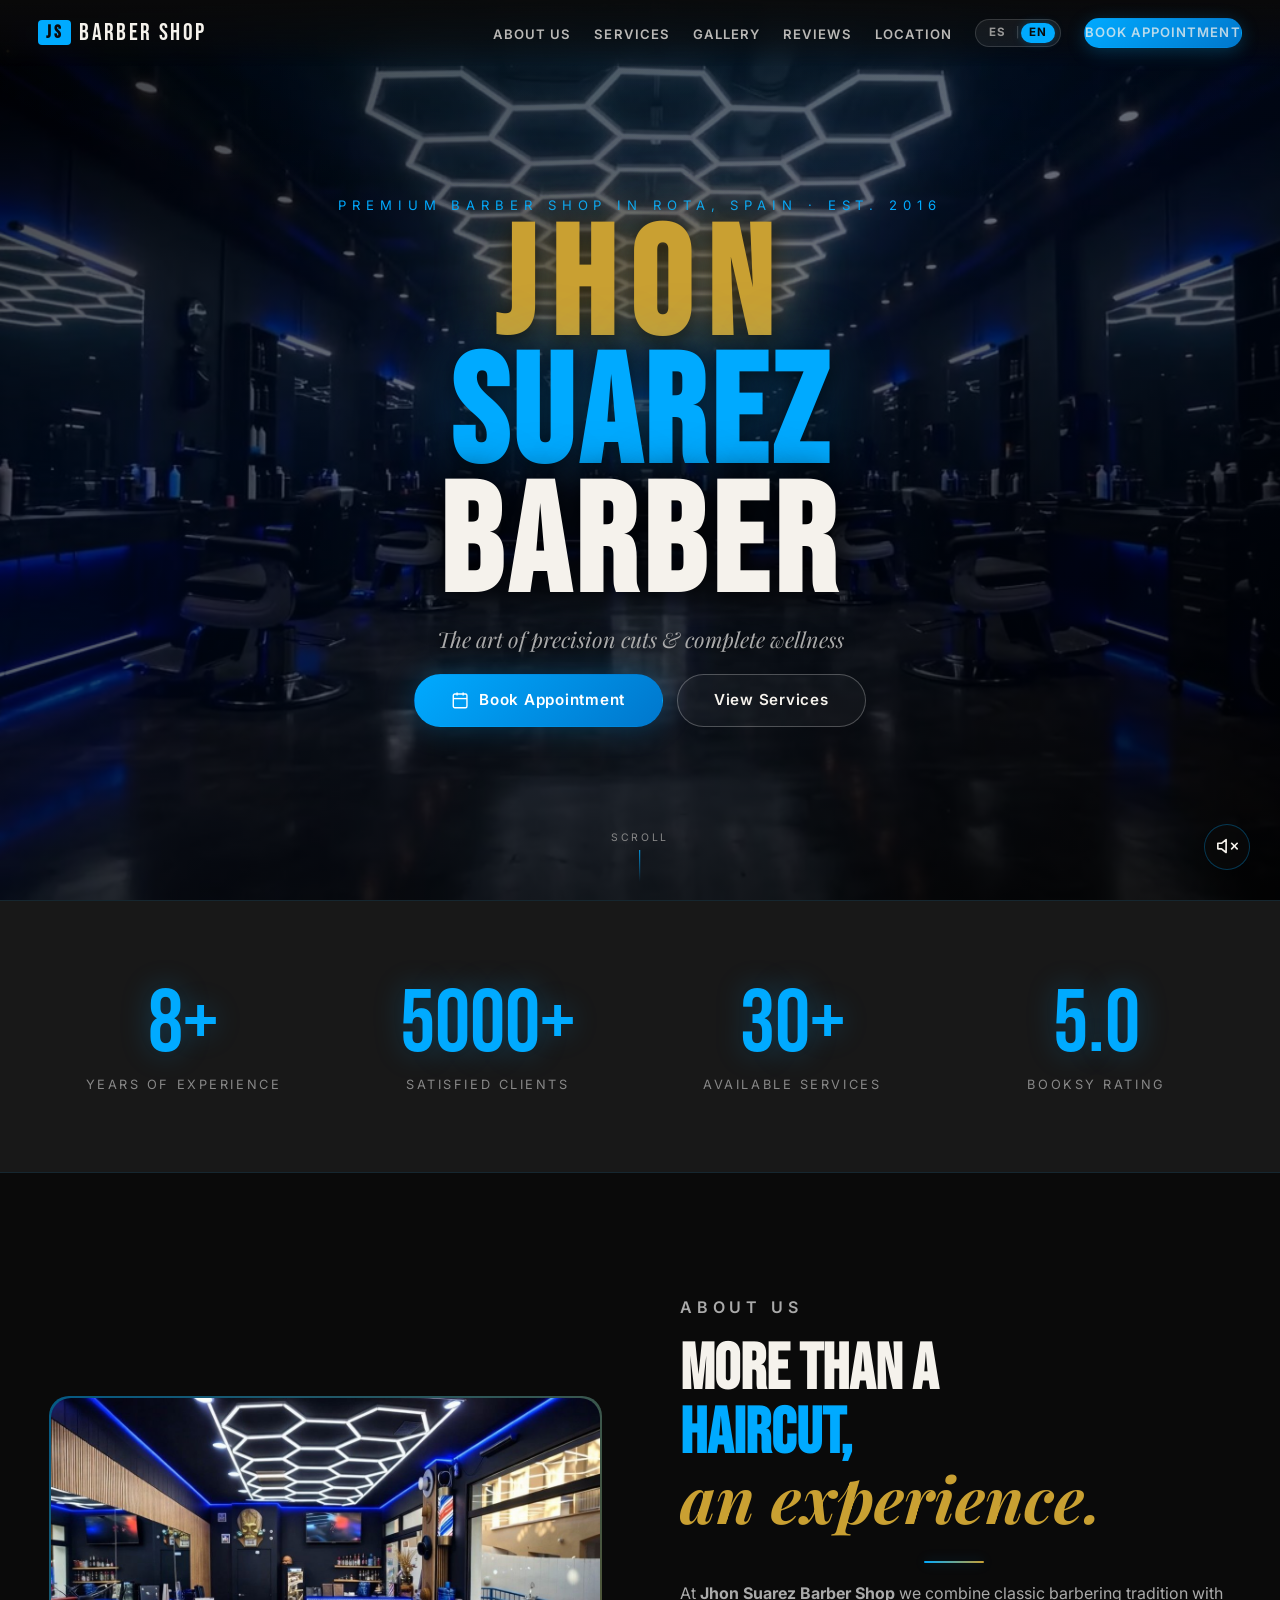
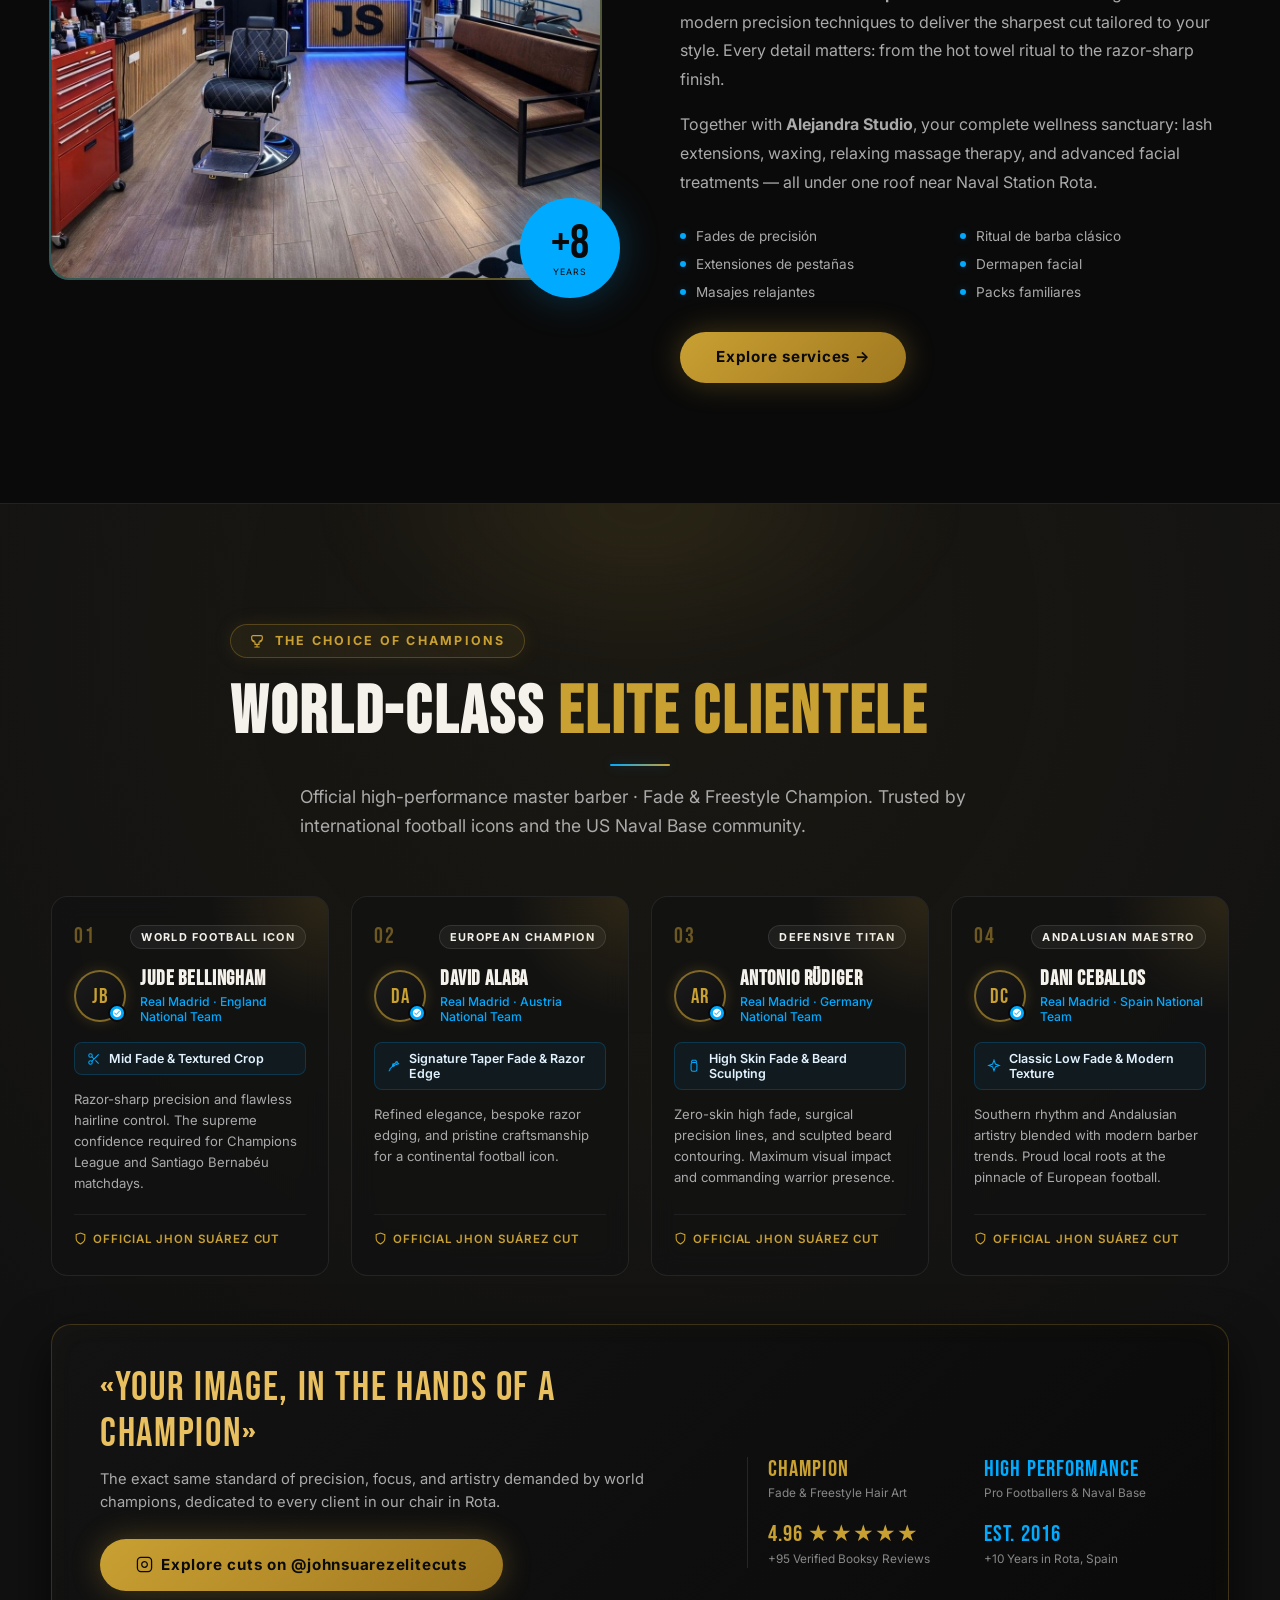
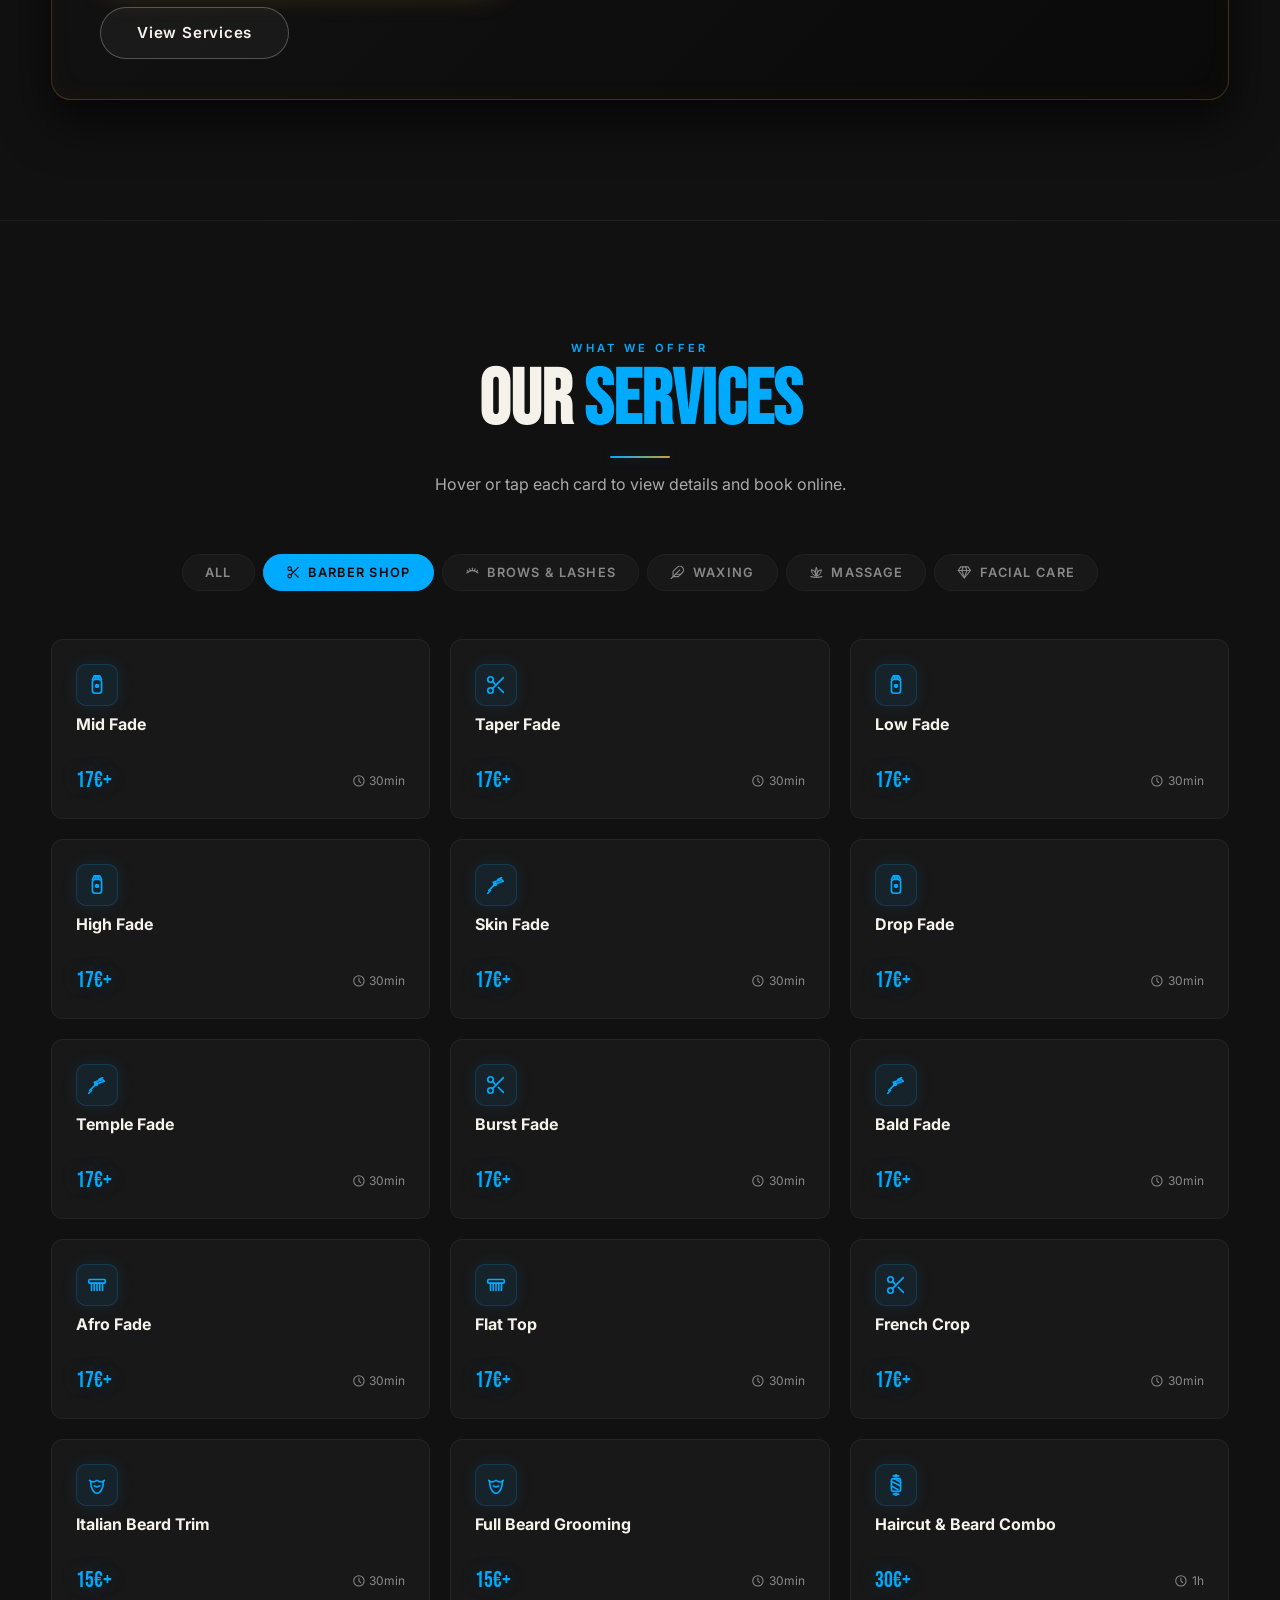
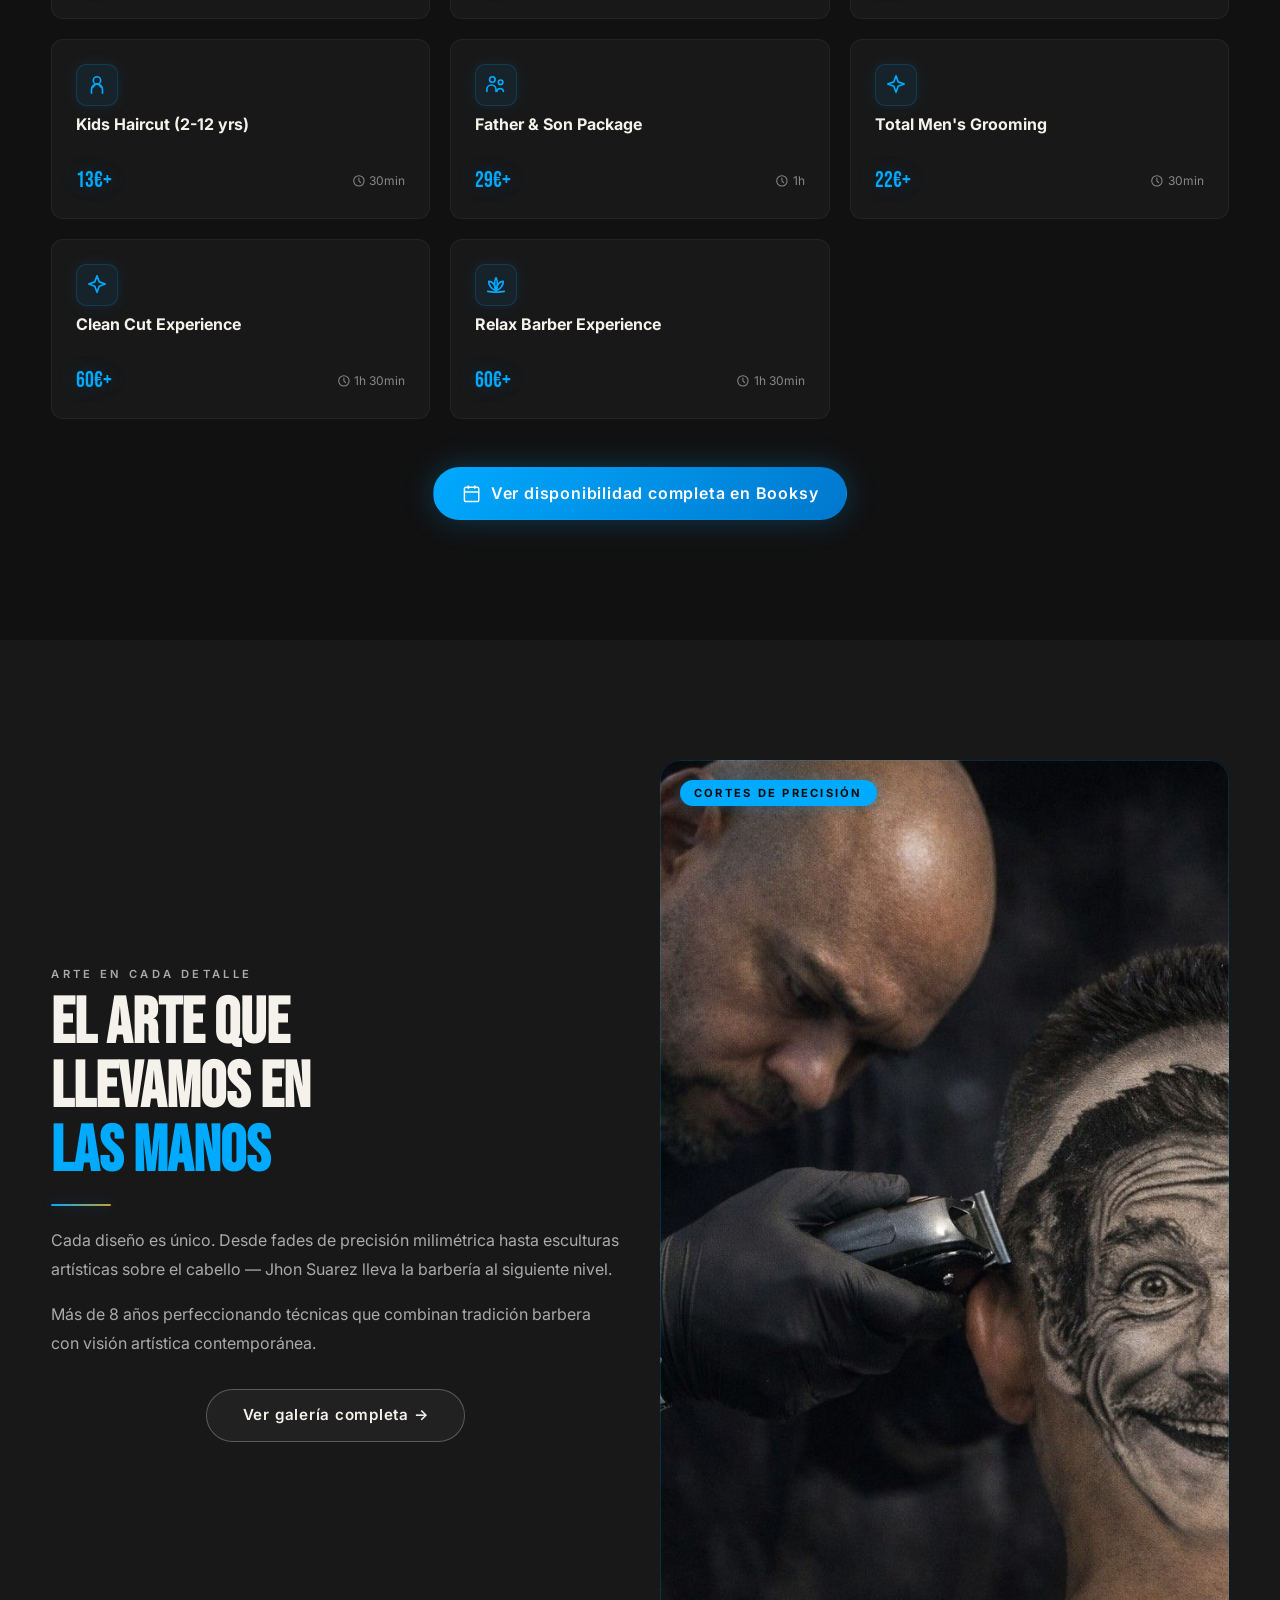
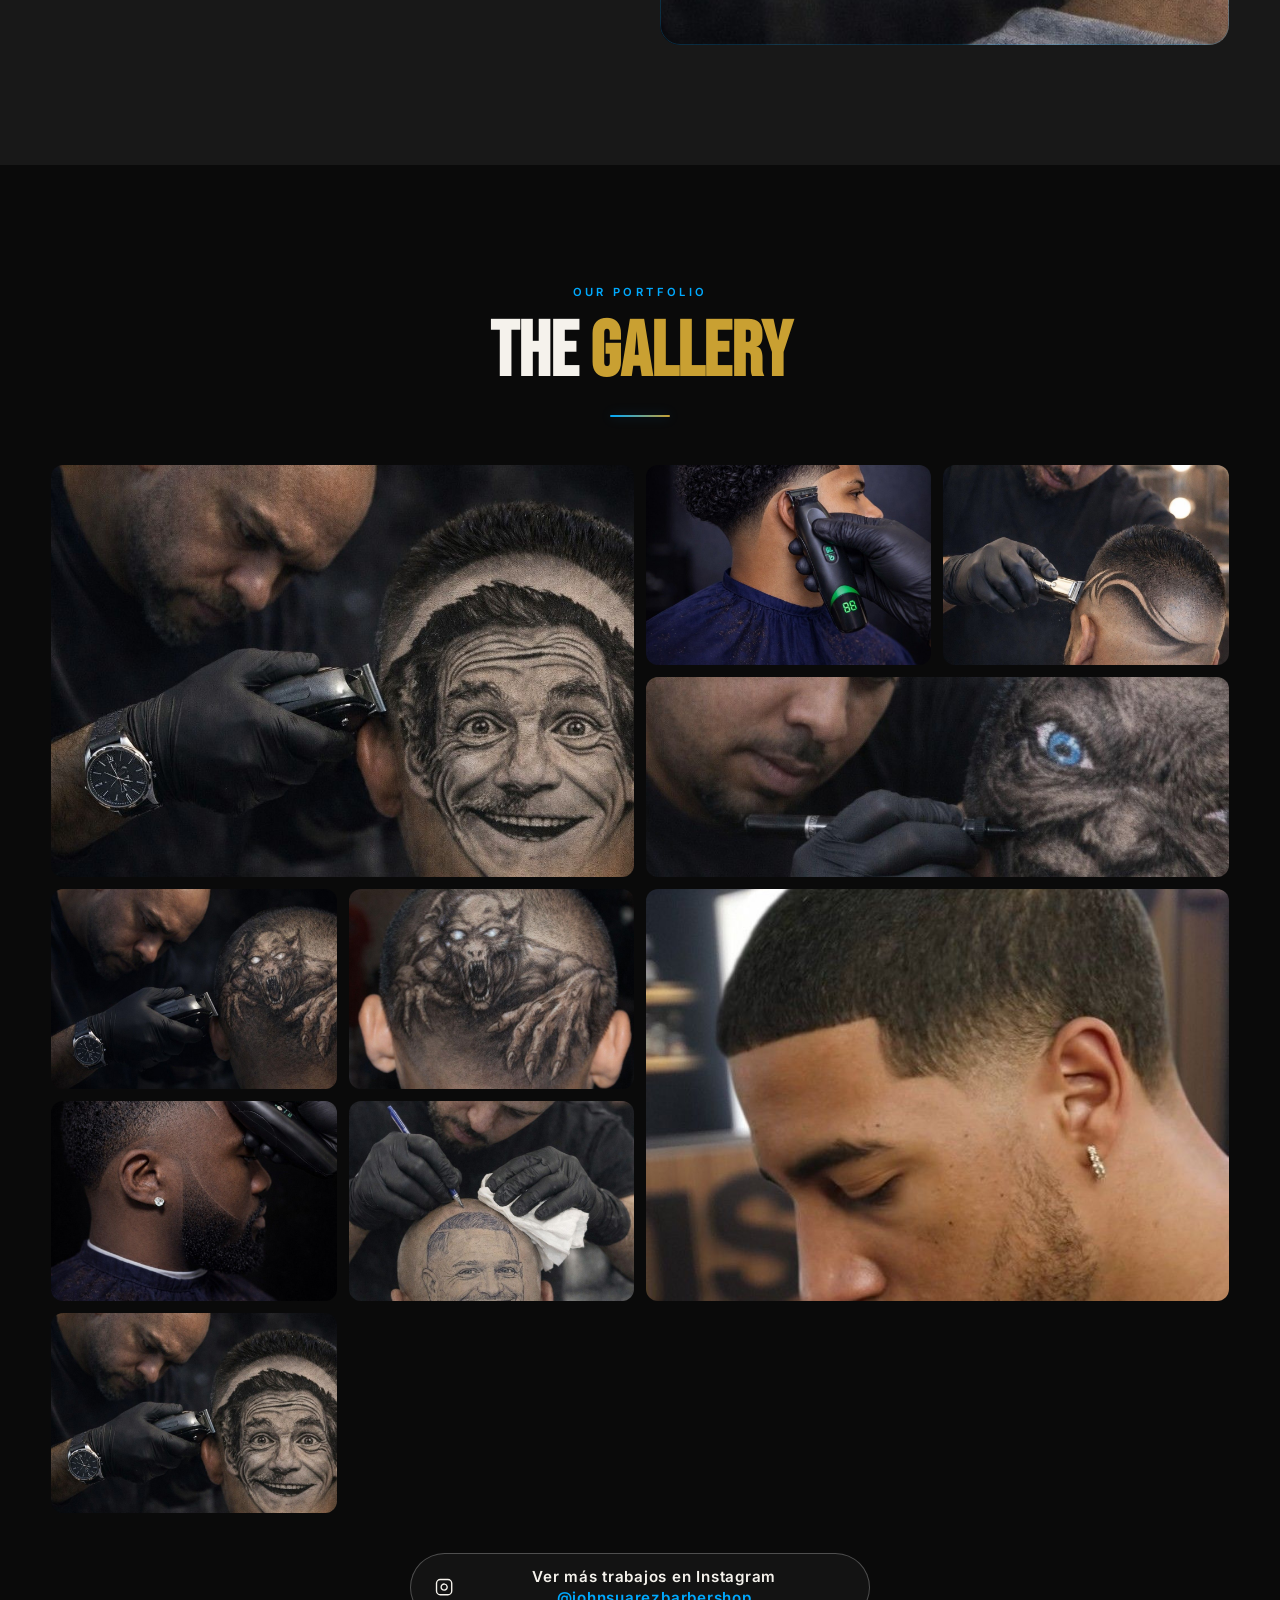
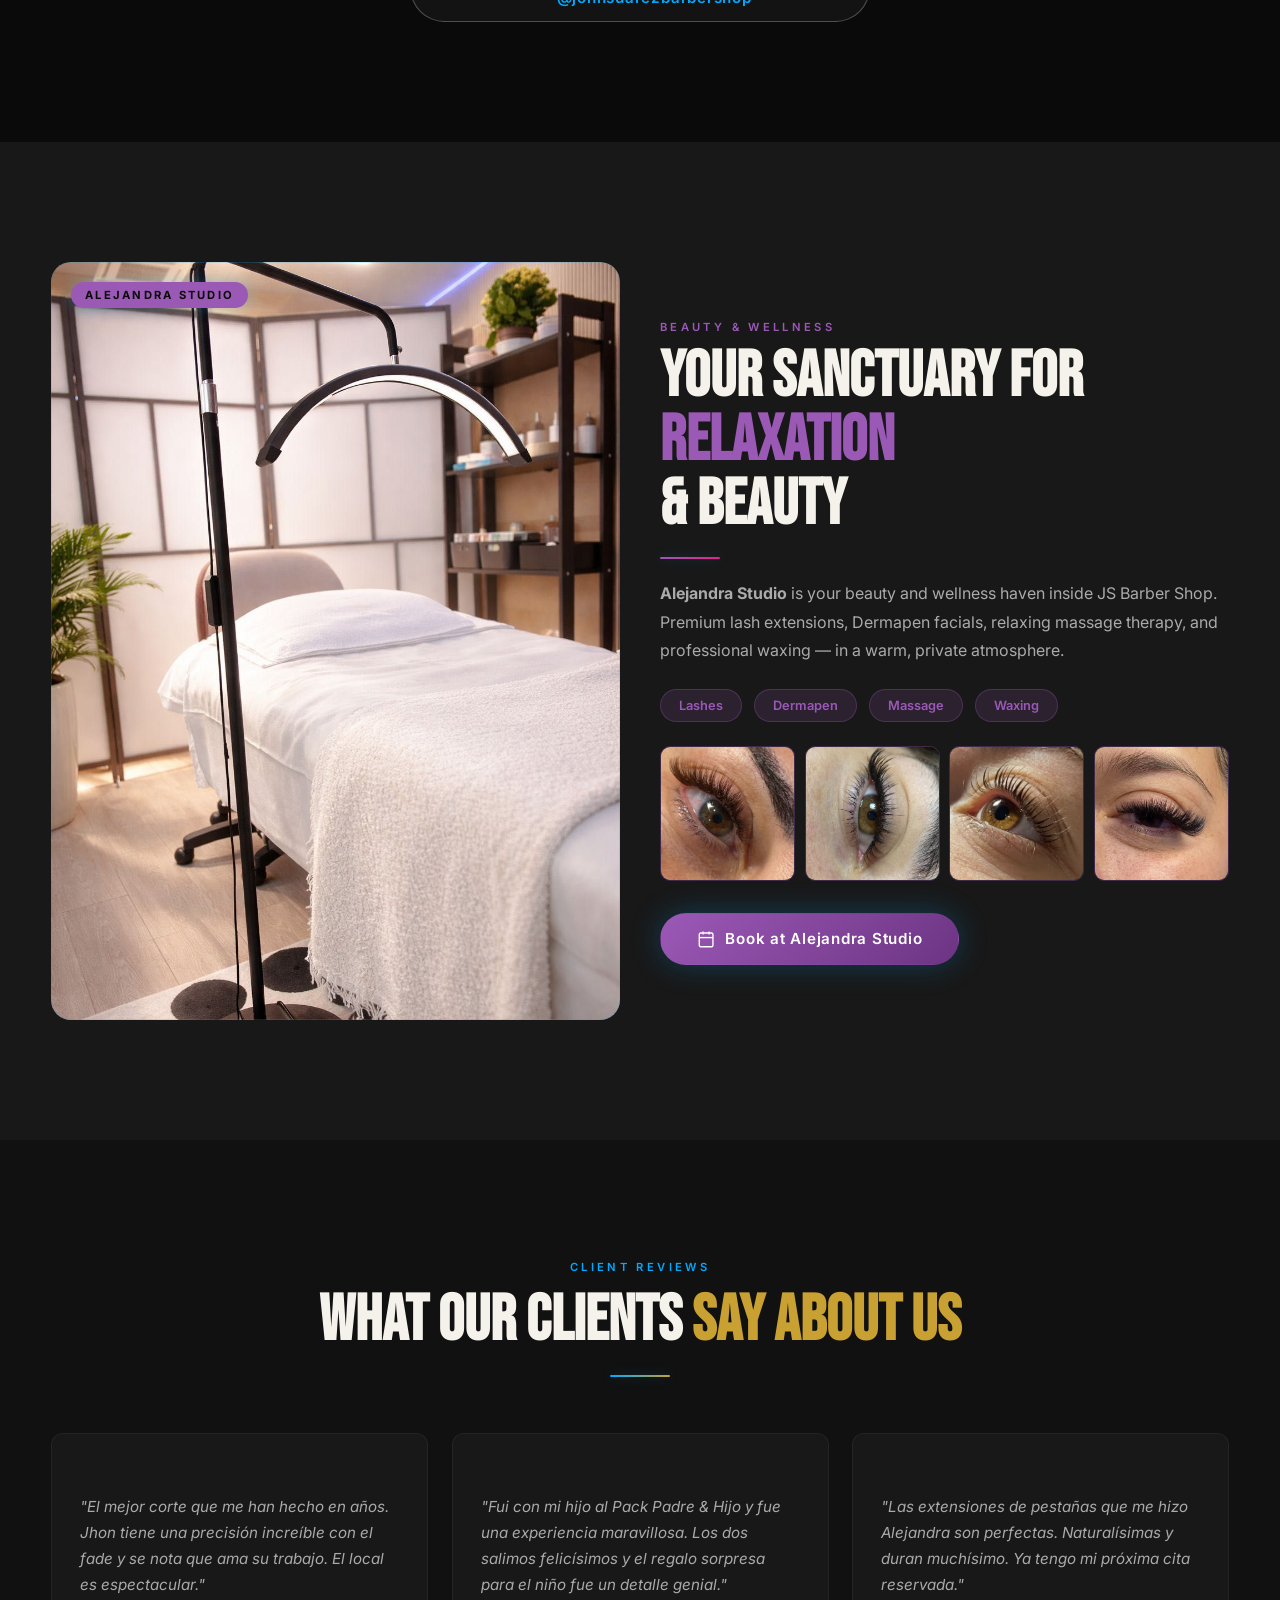
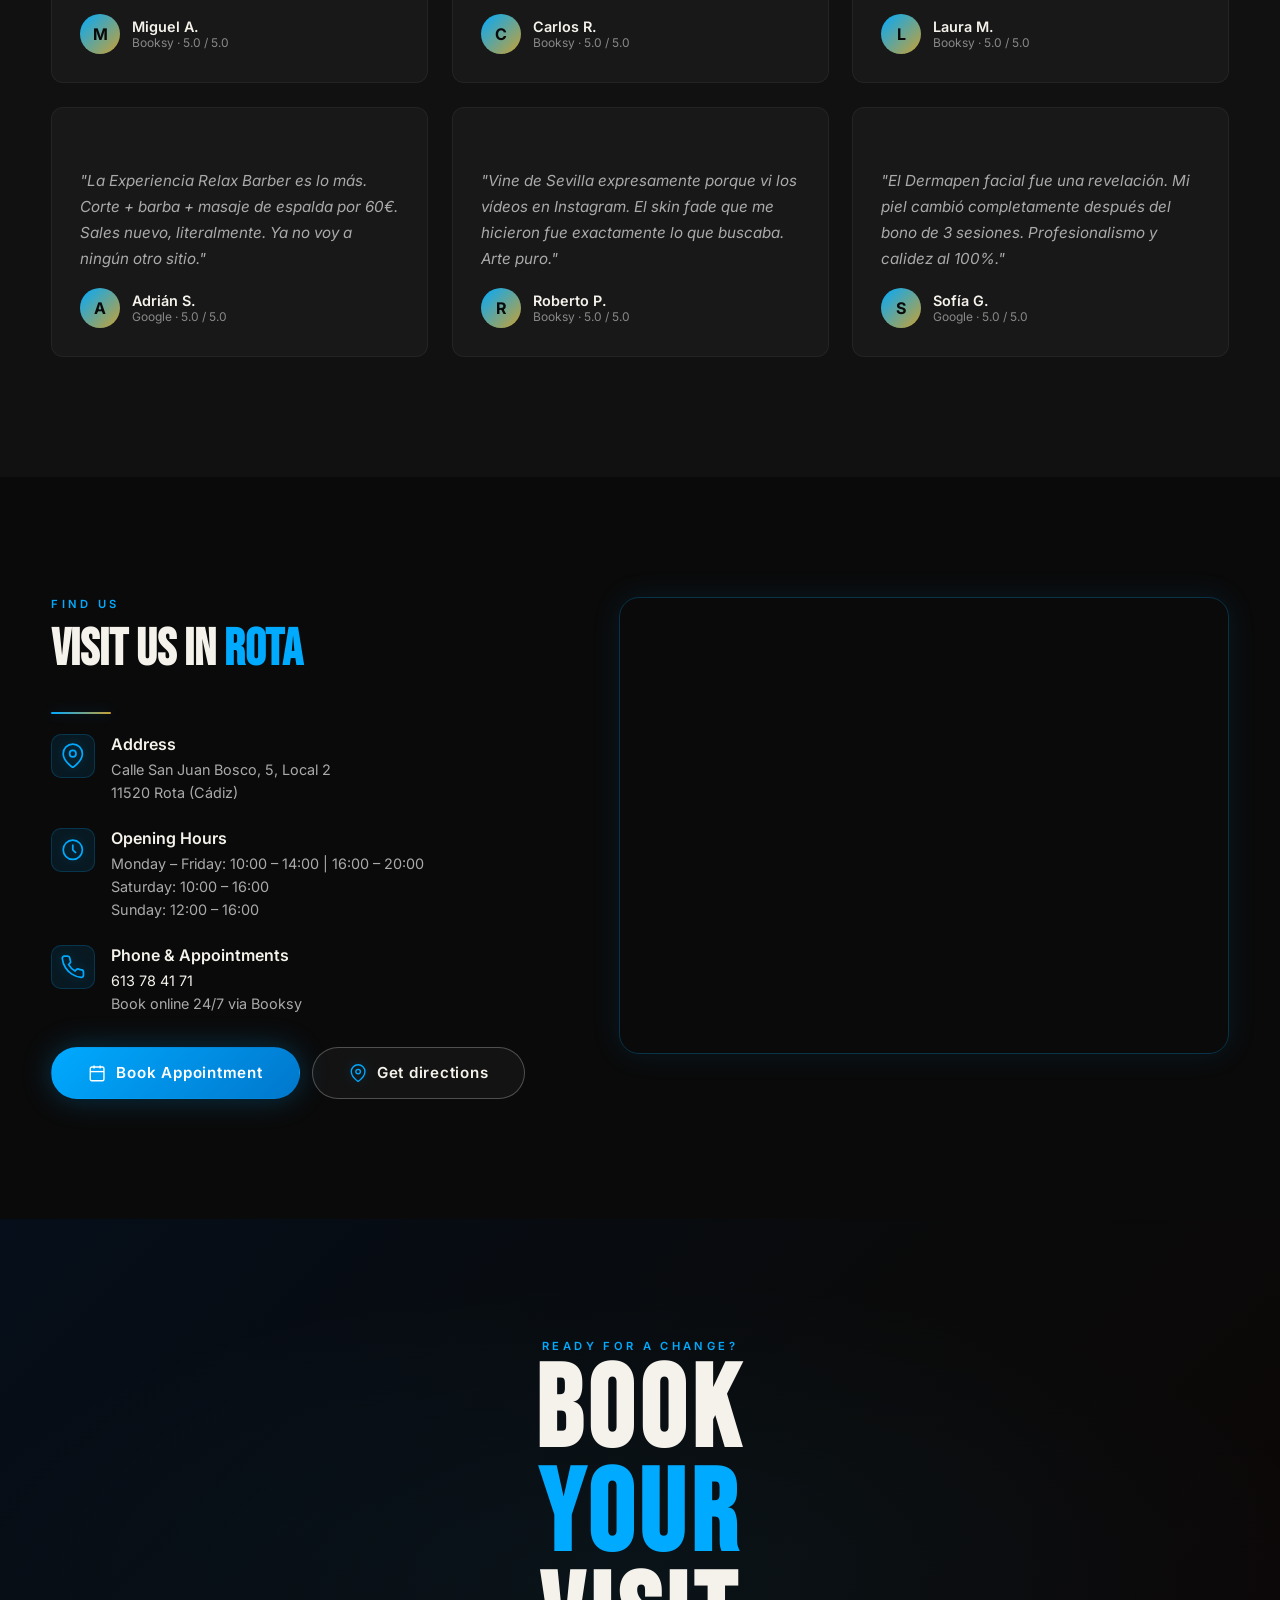
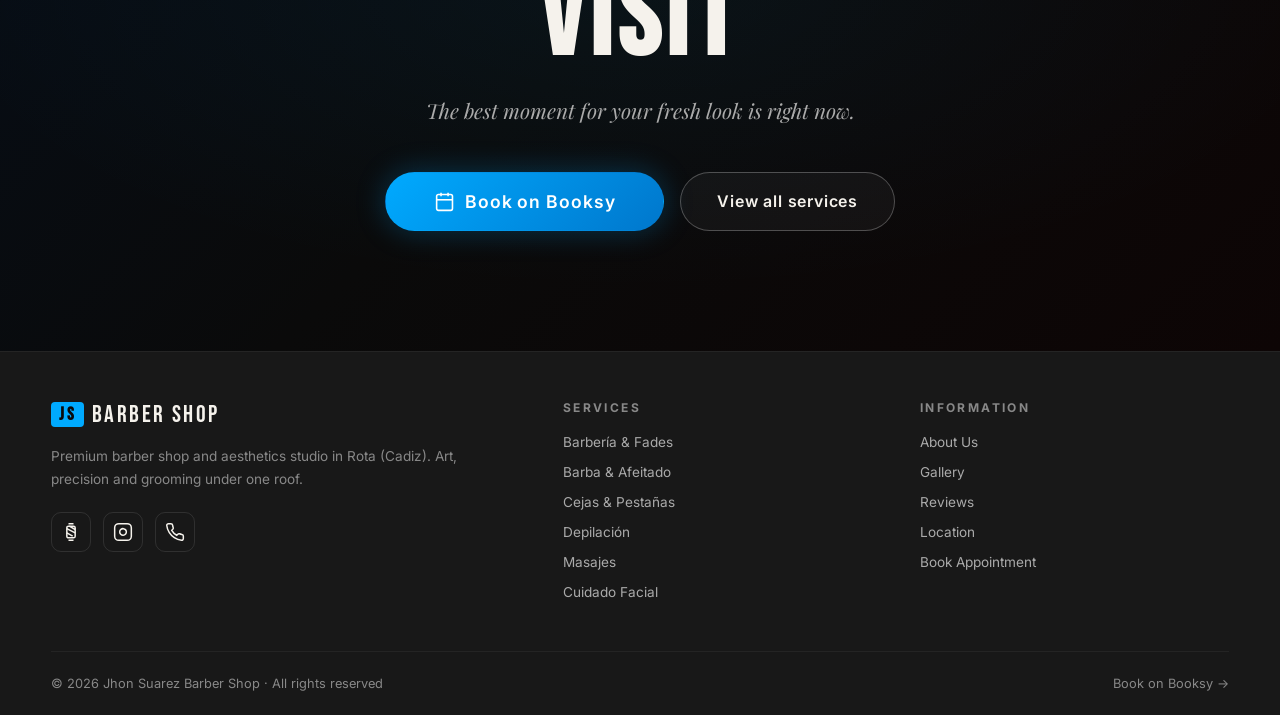
==== index.html @ 8c5631f6 "feat: anadir seccion de clientes de elite (Bellingham, Alaba, Rudiger, Ceballos), traduccion complet" ====
<!DOCTYPE html>
<html lang="es">
<head>
  <meta charset="UTF-8">
  <meta name="viewport" content="width=device-width, initial-scale=1.0">
  <title>Jhon Suarez Barber Shop — Barbería de Lujo en Rota</title>
  <meta name="description" content="Jhon Suarez Barber Shop en Rota. Barbería de lujo, estética, masajes y cuidado facial. Reserva tu cita online a través de Booksy.">
  <meta name="keywords" content="barberia rota, barbershop, fade, corte de pelo, barba, pestañas, estética, masajes, Jhon Suarez">
  <meta name="author" content="Jhon Suarez Barber Shop">

  <!-- Open Graph -->
  <meta property="og:title" content="Jhon Suarez Barber Shop — Barbería de Lujo">
  <meta property="og:description" content="Cortes profesionales, estética avanzada y experiencias de bienestar. Reserva en Booksy.">
  <meta property="og:image" content="assets/images/barberia-real.jpg">
  <meta property="og:type" content="website">
  <meta property="og:locale" content="es_ES">

  <!-- Twitter Card -->
  <meta name="twitter:card" content="summary_large_image">
  <meta name="twitter:title" content="Jhon Suarez Barber Shop">
  <meta name="twitter:image" content="assets/images/barberia-real.jpg">

  <link rel="canonical" href="https://jhonsuarez.com/">

  <!-- Schema.org Rich Snippet -->
  <script type="application/ld+json">
  {
    "@context": "https://schema.org",
    "@type": "HairSalon",
    "name": "Jhon Suarez Barber Shop",
    "image": "https://jhonsuarez.com/assets/images/barberia-real.jpg",
    "description": "Barbería de lujo en Rota con servicios de corte, barba, estética masculina y femenina, y masajes. Cerca de la Base Naval de Rota.",
    "url": "https://jhonsuarez.com",
    "telephone": "+34613784171",
    "priceRange": "€€",
    "currenciesAccepted": "EUR, USD",
    "paymentAccepted": "Cash, Credit Card, Bizum",
    "hasMap": "https://maps.google.com/?q=Calle+San+Juan+Bosco+5,+11520+Rota,+C%C3%A1diz",
    "geo": {
      "@type": "GeoCoordinates",
      "latitude": 36.6214,
      "longitude": -6.3575
    },
    "address": {
      "@type": "PostalAddress",
      "streetAddress": "Calle San Juan Bosco, 5, Local 2",
      "addressLocality": "Rota",
      "addressRegion": "Cádiz",
      "postalCode": "11520",
      "addressCountry": "ES"
    },
    "openingHoursSpecification": [
      {
        "@type": "OpeningHoursSpecification",
        "dayOfWeek": ["Monday", "Tuesday", "Wednesday", "Thursday", "Friday"],
        "opens": "10:00",
        "closes": "14:00"
      },
      {
        "@type": "OpeningHoursSpecification",
        "dayOfWeek": ["Monday", "Tuesday", "Wednesday", "Thursday", "Friday"],
        "opens": "16:00",
        "closes": "20:00"
      },
      {
        "@type": "OpeningHoursSpecification",
        "dayOfWeek": "Saturday",
        "opens": "10:00",
        "closes": "16:00"
      },
      {
        "@type": "OpeningHoursSpecification",
        "dayOfWeek": "Sunday",
        "opens": "12:00",
        "closes": "16:00"
      }
    ],
    "areaServed": [
      { "@type": "City", "name": "Rota" },
      { "@type": "AdministrativeArea", "name": "Base Naval de Rota / US Naval Station Rota" },
      { "@type": "AdministrativeArea", "name": "Costa Ballena" },
      { "@type": "City", "name": "El Puerto de Santa María" }
    ],
    "sameAs": [
      "https://booksy.com/es-es/140555_jhon-suarez-barber-shop_barberia_26736_rincones",
      "https://www.instagram.com/johnsuarezbarbershop/"
    ]
  }
  </script>

  <!-- Preconnect fonts -->
  <link rel="preconnect" href="https://fonts.googleapis.com">
  <link rel="preconnect" href="https://fonts.gstatic.com" crossorigin>
  <link href="https://fonts.googleapis.com/css2?family=Bebas+Neue&family=Playfair+Display:ital,wght@0,400;0,700;1,400&family=Inter:wght@300;400;500;600;700&display=swap" rel="stylesheet">

  <!-- Preload hero image -->
  <link rel="preload" as="image" href="assets/images/hero-bg.jpg" fetchpriority="high">

  <!-- CSS -->
  <link rel="stylesheet" href="assets/css/main.css">

  <!-- Icons Pack -->
  <script src="assets/js/icons.js"></script>

  <!-- Favicon -->
  <link rel="icon" type="image/svg+xml" href="data:image/svg+xml,<svg xmlns='http://www.w3.org/2000/svg' viewBox='0 0 100 100'><rect width='100' height='100' rx='25' fill='%23050505'/><circle cx='50' cy='50' r='42' stroke='%2300aaff' stroke-width='4' fill='none'/><text x='50' y='65' font-family='Arial,sans-serif' font-weight='900' font-size='42' fill='%23c9a032' text-anchor='middle'>JS</text></svg>">
</head>
<body>

<!-- ── GLOBAL AMBIENT PARTICLES ─────────────────────────────── -->
<canvas id="hero-canvas" class="global-particles" aria-hidden="true"></canvas>

<!-- ══════════════════════════════════════════════════════════
     LOADER
══════════════════════════════════════════════════════════ -->
<div id="loader" role="status" aria-label="Cargando">
  <div class="loader-logo">
    <span>JS</span><br>BARBER
  </div>
  <div class="loader-bar"></div>
</div>

<!-- ══════════════════════════════════════════════════════════
     NAVBAR
══════════════════════════════════════════════════════════ -->
<header>
  <nav id="navbar" aria-label="Navegación principal">
    <div class="nav-inner">
      <a href="#hero" class="nav-logo" aria-label="Jhon Suarez Barber Shop — inicio">
        <span class="js-badge">JS</span> BARBER SHOP
      </a>

      <ul class="nav-links" id="nav-links" role="list">
        <li><a href="#about" data-i18n="nav_about">Nosotros</a></li>
        <li><a href="#services" data-i18n="nav_services">Servicios</a></li>
        <li><a href="#gallery" data-i18n="nav_gallery">Galería</a></li>
        <li><a href="#reviews" data-i18n="nav_reviews">Reseñas</a></li>
        <li><a href="#location" data-i18n="nav_location">Ubicación</a></li>
        <li class="nav-lang-desktop">
          <div class="lang-switch" role="group" aria-label="Idioma / Language">
            <button type="button" class="lang-btn active" data-lang="es" aria-pressed="true">ES</button>
            <span class="lang-sep">|</span>
            <button type="button" class="lang-btn" data-lang="en" aria-pressed="false">EN</button>
          </div>
        </li>
        <li class="nav-cta-item">
          <a href="https://booksy.com/es-es/140555_jhon-suarez-barber-shop_barberia_26736_rincones"
             target="_blank" rel="noopener" class="btn btn-primary nav-cta" data-i18n="nav_cta">
            Reservar Cita
          </a>
        </li>
      </ul>

      <div class="nav-mobile-actions">
        <div class="lang-switch" role="group" aria-label="Idioma / Language">
          <button type="button" class="lang-btn active" data-lang="es" aria-pressed="true">ES</button>
          <span class="lang-sep">|</span>
          <button type="button" class="lang-btn" data-lang="en" aria-pressed="false">EN</button>
        </div>
        <button class="nav-hamburger" id="nav-hamburger" aria-label="Abrir menú" aria-expanded="false" aria-controls="nav-links">
          <span></span><span></span><span></span>
        </button>
      </div>
    </div>
  </nav>
</header>

<!-- ══════════════════════════════════════════════════════════
     HERO
══════════════════════════════════════════════════════════ -->
<main>
<section id="hero" aria-label="Bienvenida">
  <div class="hero-bg" role="img" aria-label="Interior de la barbería Jhon Suarez"></div>
  <video class="hero-video" autoplay muted loop playsinline poster="assets/images/hero-bg.jpg">
    <source src="assets/videos/hero.mp4" type="video/mp4">
  </video>
  <div class="hero-overlay"></div>
  <div class="hero-hexaglow"></div>

  <div class="hero-content">
    <p class="hero-eyebrow" data-i18n="hero_eyebrow">Barbería Premium en Rota, Cádiz · Est. 2016</p>
    <h1 class="hero-title display" aria-label="Jhon Suarez Barber — Barbería Premium en Rota, Cádiz">
      <span class="gold-word">JHON</span><br>
      <span class="blue-word">SUAREZ</span><br>
      BARBER
    </h1>
    <p class="hero-subtitle" data-i18n="hero_subtitle">El arte del corte perfecto &amp; bienestar total</p>
    <div class="hero-actions">
      <a href="https://booksy.com/es-es/140555_jhon-suarez-barber-shop_barberia_26736_rincones"
         target="_blank" rel="noopener"
         class="btn btn-primary" data-i18n="hero_btn_book">
        <svg class="js-icon" viewBox="0 0 24 24" fill="none" stroke="currentColor" stroke-width="1.8"><rect x="3" y="4" width="18" height="18" rx="2"/><line x1="16" y1="2" x2="16" y2="6"/><line x1="8" y1="2" x2="8" y2="6"/><line x1="3" y1="10" x2="21" y2="10"/></svg>
        Reservar Cita
      </a>
      <a href="#services" class="btn btn-outline" data-i18n="hero_btn_services">Ver Servicios</a>
    </div>
  </div>

  <div class="hero-scroll" aria-hidden="true">
    <span>Scroll</span>
    <div class="hero-scroll-line"></div>
  </div>

  <button id="hero-sound-toggle" class="hero-sound-btn" aria-label="Activar o silenciar sonido del video" title="Activar sonido">
    <span class="sound-icon"><svg class="js-icon" viewBox="0 0 24 24" fill="none" stroke="currentColor" stroke-width="1.8"><polygon points="11 5 6 9 2 9 2 15 6 15 11 19 11 5"/><line x1="23" y1="9" x2="17" y2="15"/><line x1="17" y1="9" x2="23" y2="15"/></svg></span>
  </button>
</section>

<!-- ══════════════════════════════════════════════════════════
     STATS
══════════════════════════════════════════════════════════ -->
<section id="stats" aria-label="Estadísticas">
  <div class="container">
    <div class="stats-grid">
      <div class="reveal">
        <div class="stat-number" data-target="8" data-suffix="+">0+</div>
        <div class="stat-label" data-i18n="stat_years">Años de experiencia</div>
      </div>
      <div class="reveal reveal-delay-1">
        <div class="stat-number" data-target="5000" data-suffix="+">0+</div>
        <div class="stat-label" data-i18n="stat_clients">Clientes satisfechos</div>
      </div>
      <div class="reveal reveal-delay-2">
        <div class="stat-number" data-target="30" data-suffix="+">0+</div>
        <div class="stat-label" data-i18n="stat_services">Servicios disponibles</div>
      </div>
      <div class="reveal reveal-delay-3">
        <div class="stat-number" data-target="5" data-suffix=".0">0.0</div>
        <div class="stat-label" data-i18n="stat_rating">Valoración Booksy</div>
      </div>
    </div>
  </div>
</section>

<!-- ══════════════════════════════════════════════════════════
     ABOUT
══════════════════════════════════════════════════════════ -->
<section id="about" aria-labelledby="about-title">
  <div class="container">
    <div class="about-grid">
      <div class="about-image-wrap tilt-card reveal">
        <img src="assets/images/barberia-real.jpg"
             alt="Interior real de Jhon Suarez Barber Shop: sillón clásico, mostrador JS iluminado y luces hexagonales en Rota"
             loading="lazy" width="640" height="480">
        <div class="about-badge">
          <span>+8</span>
          <small data-i18n="about_badge_years">AÑOS</small>
        </div>
      </div>

      <div class="about-text">
        <p class="section-label reveal" data-i18n="about_label">Sobre nosotros</p>
        <h2 id="about-title" class="reveal reveal-delay-1">
          <span data-i18n="about_title_1">Más que un</span><br><span class="text-blue" data-i18n="about_title_2">corte,</span><br>
          <span class="text-gold serif" style="font-style:italic" data-i18n="about_title_3">una experiencia.</span>
        </h2>
        <div class="divider reveal reveal-delay-2"></div>
        <p class="reveal reveal-delay-2" data-i18n-html="about_p1">
          En <strong>Jhon Suarez Barber Shop</strong> combinamos la tradición barbera con técnicas modernas
          para ofrecerte el corte perfecto que encaja con tu estilo y personalidad.
          Cada detalle importa: desde el primer apretón de manos hasta el acabado final.
        </p>
        <p class="reveal reveal-delay-3" data-i18n-html="about_p2">
          Junto a <strong>Alejandra Studio</strong>, tu espacio de bienestar completo:
          extensiones de pestañas, depilación, masajes relajantes y tratamientos faciales de última generación
          — todo bajo el mismo techo.
        </p>
        <div class="about-features reveal reveal-delay-4">
          <div class="about-feature">Fades de precisión</div>
          <div class="about-feature">Ritual de barba clásico</div>
          <div class="about-feature">Extensiones de pestañas</div>
          <div class="about-feature">Dermapen facial</div>
          <div class="about-feature">Masajes relajantes</div>
          <div class="about-feature">Packs familiares</div>
        </div>
        <div class="reveal reveal-delay-5" style="margin-top:32px">
          <a href="#services" class="btn btn-gold" data-i18n="about_btn">Explorar servicios →</a>
        </div>
      </div>
    </div>
  </div>
</section>

<!-- ══════════════════════════════════════════════════════════
     ELITE / THE CHOICE OF CHAMPIONS (FUTBOLISTAS & CELEBRIDADES)
══════════════════════════════════════════════════════════ -->
<section id="elite" class="elite-section" aria-labelledby="elite-title">
  <div class="container">
    <div class="elite-header text-center">
      <div class="elite-pill reveal">
        <svg class="js-icon" viewBox="0 0 24 24" fill="none" stroke="currentColor" stroke-width="1.8"><path d="M8 21h8m-4-4v4M6 4h12a2 2 0 012 2v2a6 6 0 01-5 5.91V17H9v-3.09A6 6 0 014 8V6a2 2 0 012-2zm-2 2v2a4 4 0 004 4h.5M20 6v2a4 4 0 01-4 4h-.5"/></svg>
        <span data-i18n="elite_badge">La Confianza de los Campeones</span>
      </div>
      <h2 id="elite-title" class="reveal reveal-delay-1">
        <span data-i18n="elite_title_1">CLIENTES DE</span> <span class="text-gold" data-i18n="elite_title_2">ÉLITE MUNDIAL</span>
      </h2>
      <div class="divider reveal reveal-delay-2"></div>
      <p class="elite-subtitle reveal reveal-delay-2" data-i18n="elite_subtitle">
        Barbero oficial de alto rendimiento · Campeón en Fade &amp; Freestyle. La máxima exigencia del fútbol mundial y la comunidad de la Base Naval de Rota.
      </p>
    </div>

    <!-- 4 Stars Cards Grid -->
    <div class="elite-grid" role="list">
      <!-- Card 1: Jude Bellingham -->
      <article class="elite-card reveal" role="listitem">
        <div class="elite-card-glow"></div>
        <div class="elite-card-top">
          <span class="elite-num">01</span>
          <span class="elite-tag" data-i18n="bellingham_tag">Estrella Mundial</span>
        </div>
        <div class="elite-player-header">
          <div class="elite-avatar-wrap">
            <span class="elite-initials">JB</span>
            <div class="elite-verified-dot" title="Cliente oficial verificado">
              <svg viewBox="0 0 24 24" fill="currentColor"><path d="M12 2C6.48 2 2 6.48 2 12s4.48 10 10 10 10-4.48 10-10S17.52 2 12 2zm-2 15l-5-5 1.41-1.41L10 14.17l7.59-7.59L19 8l-9 9z"/></svg>
            </div>
          </div>
          <div>
            <h3 class="elite-name" data-i18n="bellingham_name">JUDE BELLINGHAM</h3>
            <p class="elite-team" data-i18n="bellingham_team">Real Madrid · Selección de Inglaterra</p>
          </div>
        </div>
        <div class="elite-style-badge">
          <svg class="js-icon" viewBox="0 0 24 24" fill="none" stroke="currentColor" stroke-width="1.8"><circle cx="6" cy="6" r="3"/><circle cx="6" cy="18" r="3"/><line x1="20" y1="4" x2="8.12" y2="15.88"/><line x1="14.47" y1="14.48" x2="20" y2="20"/><line x1="8.12" y1="8.12" x2="12" y2="12"/></svg>
          <span data-i18n="bellingham_style">Mid Fade &amp; Textured Crop</span>
        </div>
        <p class="elite-desc" data-i18n="bellingham_desc">
          Precisión milimétrica y control en cada línea. La calma y seguridad requeridas para competir en el Bernabéu y la Champions League.
        </p>
        <div class="elite-card-footer">
          <span class="elite-cert"><svg viewBox="0 0 24 24" fill="none" stroke="currentColor" stroke-width="2"><path d="M12 22s8-4 8-10V5l-8-3-8 3v7c0 6 8 10 8 10z"/></svg> <span data-i18n="elite_verified_tag">Corte Oficial Jhon Suárez</span></span>
        </div>
      </article>

      <!-- Card 2: David Alaba -->
      <article class="elite-card reveal reveal-delay-1" role="listitem">
        <div class="elite-card-glow"></div>
        <div class="elite-card-top">
          <span class="elite-num">02</span>
          <span class="elite-tag" data-i18n="alaba_tag">Campeón de Europa</span>
        </div>
        <div class="elite-player-header">
          <div class="elite-avatar-wrap">
            <span class="elite-initials">DA</span>
            <div class="elite-verified-dot" title="Cliente oficial verificado">
              <svg viewBox="0 0 24 24" fill="currentColor"><path d="M12 2C6.48 2 2 6.48 2 12s4.48 10 10 10 10-4.48 10-10S17.52 2 12 2zm-2 15l-5-5 1.41-1.41L10 14.17l7.59-7.59L19 8l-9 9z"/></svg>
            </div>
          </div>
          <div>
            <h3 class="elite-name" data-i18n="alaba_name">DAVID ALABA</h3>
            <p class="elite-team" data-i18n="alaba_team">Real Madrid · Selección de Austria</p>
          </div>
        </div>
        <div class="elite-style-badge">
          <svg class="js-icon" viewBox="0 0 24 24" fill="none" stroke="currentColor" stroke-width="1.8"><path d="M4 18l7-7"/><path d="M11 11l9-3-2-2-9 3"/><path d="M3 21l3-3"/><circle cx="11" cy="11" r="1.5" fill="currentColor"/><path d="M14 6l4-2"/></svg>
          <span data-i18n="alaba_style">Signature Taper Fade &amp; Razor Edge</span>
        </div>
        <p class="elite-desc" data-i18n="alaba_desc">
          Elegancia refinada, perfilado artesanal y pulcritud absoluta para una figura legendaria del fútbol continental.
        </p>
        <div class="elite-card-footer">
          <span class="elite-cert"><svg viewBox="0 0 24 24" fill="none" stroke="currentColor" stroke-width="2"><path d="M12 22s8-4 8-10V5l-8-3-8 3v7c0 6 8 10 8 10z"/></svg> <span data-i18n="elite_verified_tag">Corte Oficial Jhon Suárez</span></span>
        </div>
      </article>

      <!-- Card 3: Antonio Rüdiger -->
      <article class="elite-card reveal reveal-delay-2" role="listitem">
        <div class="elite-card-glow"></div>
        <div class="elite-card-top">
          <span class="elite-num">03</span>
          <span class="elite-tag" data-i18n="rudiger_tag">Titán Defensivo</span>
        </div>
        <div class="elite-player-header">
          <div class="elite-avatar-wrap">
            <span class="elite-initials">AR</span>
            <div class="elite-verified-dot" title="Cliente oficial verificado">
              <svg viewBox="0 0 24 24" fill="currentColor"><path d="M12 2C6.48 2 2 6.48 2 12s4.48 10 10 10 10-4.48 10-10S17.52 2 12 2zm-2 15l-5-5 1.41-1.41L10 14.17l7.59-7.59L19 8l-9 9z"/></svg>
            </div>
          </div>
          <div>
            <h3 class="elite-name" data-i18n="rudiger_name">ANTONIO RÜDIGER</h3>
            <p class="elite-team" data-i18n="rudiger_team">Real Madrid · Selección de Alemania</p>
          </div>
        </div>
        <div class="elite-style-badge">
          <svg class="js-icon" viewBox="0 0 24 24" fill="none" stroke="currentColor" stroke-width="1.8"><rect x="7" y="6" width="10" height="15" rx="3"/><path d="M7 6l2-4h6l2 4"/></svg>
          <span data-i18n="rudiger_style">High Skin Fade &amp; Beard Sculpting</span>
        </div>
        <p class="elite-desc" data-i18n="rudiger_desc">
          Degradado radical al cero, definición quirúrgica y esculpido de barba milimétrico. Máximo impacto y carácter imponente.
        </p>
        <div class="elite-card-footer">
          <span class="elite-cert"><svg viewBox="0 0 24 24" fill="none" stroke="currentColor" stroke-width="2"><path d="M12 22s8-4 8-10V5l-8-3-8 3v7c0 6 8 10 8 10z"/></svg> <span data-i18n="elite_verified_tag">Corte Oficial Jhon Suárez</span></span>
        </div>
      </article>

      <!-- Card 4: Dani Ceballos -->
      <article class="elite-card reveal reveal-delay-3" role="listitem">
        <div class="elite-card-glow"></div>
        <div class="elite-card-top">
          <span class="elite-num">04</span>
          <span class="elite-tag" data-i18n="ceballos_tag">Talento Andaluz</span>
        </div>
        <div class="elite-player-header">
          <div class="elite-avatar-wrap">
            <span class="elite-initials">DC</span>
            <div class="elite-verified-dot" title="Cliente oficial verificado">
              <svg viewBox="0 0 24 24" fill="currentColor"><path d="M12 2C6.48 2 2 6.48 2 12s4.48 10 10 10 10-4.48 10-10S17.52 2 12 2zm-2 15l-5-5 1.41-1.41L10 14.17l7.59-7.59L19 8l-9 9z"/></svg>
            </div>
          </div>
          <div>
            <h3 class="elite-name" data-i18n="ceballos_name">DANI CEBALLOS</h3>
            <p class="elite-team" data-i18n="ceballos_team">Real Madrid · Selección Española</p>
          </div>
        </div>
        <div class="elite-style-badge">
          <svg class="js-icon" viewBox="0 0 24 24" fill="none" stroke="currentColor" stroke-width="1.8"><path d="M12 2l2.4 6.6L21 11l-6.6 2.4L12 20l-2.4-6.6L3 11l6.6-2.4z"/></svg>
          <span data-i18n="ceballos_style">Classic Low Fade &amp; Modern Texture</span>
        </div>
        <p class="elite-desc" data-i18n="ceballos_desc">
          El compás y el arte del sur fusionados con las tendencias más vanguardistas. Orgullo andaluz en la cúspide del fútbol mundial.
        </p>
        <div class="elite-card-footer">
          <span class="elite-cert"><svg viewBox="0 0 24 24" fill="none" stroke="currentColor" stroke-width="2"><path d="M12 22s8-4 8-10V5l-8-3-8 3v7c0 6 8 10 8 10z"/></svg> <span data-i18n="elite_verified_tag">Corte Oficial Jhon Suárez</span></span>
        </div>
      </article>
    </div>

    <!-- Official Credentials & Quote Banner -->
    <div class="elite-banner reveal">
      <div class="elite-banner-content">
        <blockquote class="elite-quote" data-i18n="elite_quote">«Tu imagen, en manos de un campeón»</blockquote>
        <p class="elite-quote-sub" data-i18n="elite_quote_sub">
          El mismo nivel de detalle, concentración y maestría que exigen las estrellas mundiales, dedicado a cada cliente en nuestro sillón de Rota.
        </p>
        <div class="elite-banner-actions">
          <a href="https://www.instagram.com/johnsuarezelitecuts/" target="_blank" rel="noopener" class="btn btn-gold elite-ig-btn">
            <svg class="js-icon" viewBox="0 0 24 24" fill="none" stroke="currentColor" stroke-width="1.8"><rect x="2" y="2" width="20" height="20" rx="5"/><path d="M16 11.37A4 4 0 1112.63 8 4 4 0 0116 11.37z"/><line x1="17.5" y1="6.5" x2="17.51" y2="6.5"/></svg>
            <span data-i18n="elite_ig_btn">Ver trabajos en @johnsuarezelitecuts</span>
          </a>
          <a href="#services" class="btn btn-outline">
            <span data-i18n="hero_btn_services">Ver Servicios</span>
          </a>
        </div>
      </div>
      <div class="elite-stats-strip">
        <div class="elite-stat-item">
          <span class="elite-stat-val text-gold" data-i18n="elite_stat_1_val">CAMPEÓN</span>
          <span class="elite-stat-lbl" data-i18n="elite_stat_1_lbl">Fade &amp; Freestyle Hair Art</span>
        </div>
        <div class="elite-stat-item">
          <span class="elite-stat-val text-blue" data-i18n="elite_stat_2_val">ALTO RENDIMIENTO</span>
          <span class="elite-stat-lbl" data-i18n="elite_stat_2_lbl">Futbolistas Élite &amp; Base Naval</span>
        </div>
        <div class="elite-stat-item">
          <span class="elite-stat-val text-gold" data-i18n="elite_stat_3_val">4.96 ★★★★★</span>
          <span class="elite-stat-lbl" data-i18n="elite_stat_3_lbl">+95 Reseñas Reales Booksy</span>
        </div>
        <div class="elite-stat-item">
          <span class="elite-stat-val text-blue" data-i18n="elite_stat_4_val">EST. 2016</span>
          <span class="elite-stat-lbl" data-i18n="elite_stat_4_lbl">+10 Años en Rota, Cádiz</span>
        </div>
      </div>
    </div>
  </div>
</section>

<!-- ══════════════════════════════════════════════════════════
     SERVICES
══════════════════════════════════════════════════════════ -->
<section id="services" aria-labelledby="services-title">
  <div class="container">
    <div class="services-header">
      <p class="section-label reveal" data-i18n="services_label">Lo que ofrecemos</p>
      <h2 id="services-title" class="reveal reveal-delay-1">
        <span data-i18n="services_title_1">Nuestros</span> <span class="text-blue" data-i18n="services_title_2">Servicios</span>
      </h2>
      <div class="divider reveal reveal-delay-2"></div>
      <p class="reveal reveal-delay-2" data-i18n="services_hint" style="color:var(--gray-light);max-width:520px;margin:0 auto">
        Pasa el cursor sobre cada tarjeta para ver la descripción y reservar.
      </p>
    </div>

    <div id="category-tabs" class="category-tabs reveal" role="tablist" aria-label="Categorías de servicios"></div>
    <div id="services-grid" class="services-grid" role="list"></div>

    <div style="text-align:center;margin-top:48px" class="reveal">
      <a href="https://booksy.com/es-es/140555_jhon-suarez-barber-shop_barberia_26736_rincones"
         target="_blank" rel="noopener"
         class="btn btn-primary" style="font-size:1rem;padding:16px 28px;max-width:100%;white-space:normal">
        <svg class="js-icon" viewBox="0 0 24 24" fill="none" stroke="currentColor" stroke-width="1.8"><rect x="3" y="4" width="18" height="18" rx="2"/><line x1="16" y1="2" x2="16" y2="6"/><line x1="8" y1="2" x2="8" y2="6"/><line x1="3" y1="10" x2="21" y2="10"/></svg>
        Ver disponibilidad completa en Booksy
      </a>
    </div>
  </div>
</section>

<!-- ══════════════════════════════════════════════════════════
     SHOWCASE / PORTFOLIO DESTACADO
══════════════════════════════════════════════════════════ -->
<section id="showcase" aria-labelledby="showcase-title">
  <div class="container">
    <div class="showcase-inner">
      <div class="showcase-text reveal">
        <p class="section-label">Arte en cada detalle</p>
        <h2 id="showcase-title">
          El arte que<br>llevamos en<br><span class="text-blue">las manos</span>
        </h2>
        <div class="divider" style="margin:20px 0"></div>
        <p class="reveal reveal-delay-1">
          Cada diseño es único. Desde fades de precisión milimétrica hasta esculturas artísticas
          sobre el cabello — Jhon Suarez lleva la barbería al siguiente nivel.
        </p>
        <p class="reveal reveal-delay-2" style="margin-top:16px">
          Más de 8 años perfeccionando técnicas que combinan tradición barbera con visión artística contemporánea.
        </p>
        <div class="reveal reveal-delay-3" style="margin-top:32px">
          <a href="#gallery" class="btn btn-outline">Ver galería completa →</a>
        </div>
      </div>
      <div class="showcase-visual tilt-card reveal reveal-delay-2">
        <video class="showcase-video" autoplay muted loop playsinline poster="assets/images/gallery-1.jpg">
          <source src="assets/videos/clips/clip_a_hands.mp4" type="video/mp4">
        </video>
        <span class="showcase-accent">CORTES DE PRECISIÓN</span>
      </div>
    </div>
  </div>
</section>

<!-- ══════════════════════════════════════════════════════════
     GALLERY
══════════════════════════════════════════════════════════ -->
<section id="gallery" aria-labelledby="gallery-title">
  <div class="container">
    <div class="gallery-header">
      <p class="section-label reveal" data-i18n="cinema_gallery_label">Nuestro trabajo</p>
      <h2 id="gallery-title" class="reveal reveal-delay-1" data-i18n-html="cinema_gallery_title_html">
        La <span class="text-gold">Galería</span>
      </h2>
      <div class="divider reveal reveal-delay-2"></div>
    </div>

    <div class="gallery-grid" role="list">
      <!-- Barber work photos -->
      <div class="gallery-item reveal" role="listitem" tabindex="0" aria-label="Ver foto de trabajo ampliada">
        <img src="assets/images/gallery-1.jpg" alt="Diseño artístico escultórico en cabello — Jhon Suarez" loading="lazy" width="600" height="600">
        <div class="gallery-overlay"><span class="gallery-label">Diseño Artístico</span></div>
      </div>
      <div class="gallery-item reveal reveal-delay-1" role="listitem" tabindex="0">
        <img src="assets/images/gallery-2.jpg" alt="Fade con diseño curly — Jhon Suarez Barber Shop" loading="lazy" width="600" height="600">
        <div class="gallery-overlay"><span class="gallery-label">Curly Fade</span></div>
      </div>
      <div class="gallery-item reveal reveal-delay-2" role="listitem" tabindex="0">
        <img src="assets/images/gallery-3.jpg" alt="Trabajo de precisión barbería" loading="lazy" width="600" height="600">
        <div class="gallery-overlay"><span class="gallery-label">Precisión</span></div>
      </div>
      <div class="gallery-item reveal reveal-delay-3" role="listitem" tabindex="0">
        <img src="assets/images/gallery-4.jpg" alt="Fade corte barbería Rota" loading="lazy" width="600" height="600">
        <div class="gallery-overlay"><span class="gallery-label">Fade Perfecto</span></div>
      </div>
      <div class="gallery-item reveal reveal-delay-1" role="listitem" tabindex="0">
        <img src="assets/images/gallery-5.jpg" alt="Diseño de lobezno en cabello — arte barbería" loading="lazy" width="600" height="600">
        <div class="gallery-overlay"><span class="gallery-label">Hair Art</span></div>
      </div>
      <div class="gallery-item reveal reveal-delay-2" role="listitem" tabindex="0">
        <img src="assets/images/gallery-6.jpg" alt="Corte moderno barbería" loading="lazy" width="600" height="600">
        <div class="gallery-overlay"><span class="gallery-label">Corte Moderno</span></div>
      </div>
      <div class="gallery-item reveal reveal-delay-3" role="listitem" tabindex="0">
        <img src="assets/images/gallery-7.jpg" alt="Acabado profesional barbería Jhon Suarez" loading="lazy" width="600" height="600">
        <div class="gallery-overlay"><span class="gallery-label">Acabado Pro</span></div>
      </div>
      <div class="gallery-item reveal reveal-delay-4" role="listitem" tabindex="0">
        <img src="assets/images/gallery-8.jpg" alt="Trabajo portafolio Jhon Suarez" loading="lazy" width="600" height="600">
        <div class="gallery-overlay"><span class="gallery-label">Portafolio</span></div>
      </div>
      <div class="gallery-item reveal reveal-delay-2" role="listitem" tabindex="0">
        <img src="assets/images/gallery-9.jpg" alt="Diseño fade detalle — barbería" loading="lazy" width="600" height="600">
        <div class="gallery-overlay"><span class="gallery-label">Skin Fade</span></div>
      </div>
      <div class="gallery-item reveal reveal-delay-3" role="listitem" tabindex="0">
        <img src="assets/images/gallery-10.jpg" alt="Corte clásico barbería Rota" loading="lazy" width="600" height="600">
        <div class="gallery-overlay"><span class="gallery-label">Clásico</span></div>
      </div>
    </div>

    <div style="text-align:center;margin-top:40px" class="reveal">
      <a href="https://www.instagram.com/johnsuarezbarbershop/" target="_blank" rel="noopener" class="btn btn-outline btn-instagram" style="font-size:0.95rem;padding:12px 24px;gap:10px">
        <svg class="js-icon" viewBox="0 0 24 24" fill="none" stroke="currentColor" stroke-width="1.8"><rect x="2" y="2" width="20" height="20" rx="5"/><path d="M16 11.37A4 4 0 1112.63 8 4 4 0 0116 11.37z"/><line x1="17.5" y1="6.5" x2="17.51" y2="6.5"/></svg>
        <span>Ver más trabajos en Instagram <span style="color:var(--blue)">@johnsuarezbarbershop</span></span>
      </a>
    </div>
  </div>
</section>

<!-- Lightbox -->
<div id="lightbox" role="dialog" aria-modal="true" aria-label="Imagen ampliada">
  <button id="lightbox-close" aria-label="Cerrar"><svg class="js-icon" viewBox="0 0 24 24" fill="none" stroke="currentColor" stroke-width="2"><line x1="18" y1="6" x2="6" y2="18"/><line x1="6" y1="6" x2="18" y2="18"/></svg></button>
  <button id="lightbox-prev" aria-label="Imagen anterior">‹</button>
  <img id="lightbox-img" src="" alt="Foto ampliada del portafolio">
  <button id="lightbox-next" aria-label="Imagen siguiente">›</button>
</div>

<!-- ══════════════════════════════════════════════════════════
     ESTETICA SECTION
══════════════════════════════════════════════════════════ -->
<section id="estetica" aria-labelledby="estetica-title"
         style="padding:var(--section-pad) 0; background:var(--dark-2)">
  <div class="container">
    <div class="showcase-inner">
      <div class="showcase-visual reveal" style="aspect-ratio:3/4">
        <img src="assets/images/estetica.jpg"
             alt="Sala de estética Alejandra Studio — camilla y equipamiento profesional"
             loading="lazy" width="500" height="667">
        <span class="showcase-accent" style="background:var(--purple)">ALEJANDRA STUDIO</span>
      </div>
      <div class="showcase-text reveal reveal-delay-2">
        <p class="section-label" style="color:var(--purple)" data-i18n="cinema_estetica_label">Belleza &amp; Bienestar</p>
        <h2 id="estetica-title" data-i18n-html="estetica_title_html">
          Tu espacio de<br><span style="color:var(--purple)">relajación</span><br>y belleza
        </h2>
        <div class="divider" style="margin:20px 0; background:linear-gradient(90deg,var(--purple),var(--pink))"></div>
        <p class="reveal reveal-delay-1" data-i18n-html="estetica_desc_html">
          <strong>Alejandra Studio</strong> es tu santuario de belleza y bienestar dentro de JS Barber Shop.
          Extensiones de pestañas premium, tratamientos faciales con Dermapen, masajes relajantes y
          depilación profesional — todo en un ambiente cálido y exclusivo.
        </p>
        <div style="display:flex;gap:12px;flex-wrap:wrap;margin-top:24px" class="reveal reveal-delay-2">
          <span style="background:rgba(155,89,182,0.15);border:1px solid rgba(155,89,182,0.3);color:var(--purple);padding:8px 18px;border-radius:50px;font-size:0.8rem;font-weight:600;display:inline-flex;align-items:center;gap:6px" data-i18n="estetica_tag_lashes">Pestañas</span>
          <span style="background:rgba(155,89,182,0.15);border:1px solid rgba(155,89,182,0.3);color:var(--purple);padding:8px 18px;border-radius:50px;font-size:0.8rem;font-weight:600;display:inline-flex;align-items:center;gap:6px">Dermapen</span>
          <span style="background:rgba(155,89,182,0.15);border:1px solid rgba(155,89,182,0.3);color:var(--purple);padding:8px 18px;border-radius:50px;font-size:0.8rem;font-weight:600;display:inline-flex;align-items:center;gap:6px" data-i18n="estetica_tag_massage">Masajes</span>
          <span style="background:rgba(155,89,182,0.15);border:1px solid rgba(155,89,182,0.3);color:var(--purple);padding:8px 18px;border-radius:50px;font-size:0.8rem;font-weight:600;display:inline-flex;align-items:center;gap:6px" data-i18n="estetica_tag_wax">Depilación</span>
        </div>
        <div class="estetica-gallery reveal reveal-delay-3" style="display:grid;grid-template-columns:repeat(4,1fr);gap:10px;margin-top:24px;">
          <div class="estetica-thumb tilt-card" style="border-radius:10px;overflow:hidden;border:1px solid rgba(155,89,182,0.3);aspect-ratio:1;"><img src="assets/images/pestanas-1.jpg" alt="Pestañas Alejandra Studio" style="object-fit:cover;width:100%;height:100%;" loading="lazy"></div>
          <div class="estetica-thumb tilt-card" style="border-radius:10px;overflow:hidden;border:1px solid rgba(155,89,182,0.3);aspect-ratio:1;"><img src="assets/images/pestanas-2.jpg" alt="Pestañas Alejandra Studio" style="object-fit:cover;width:100%;height:100%;" loading="lazy"></div>
          <div class="estetica-thumb tilt-card" style="border-radius:10px;overflow:hidden;border:1px solid rgba(155,89,182,0.3);aspect-ratio:1;"><img src="assets/images/pestanas-3.jpg" alt="Pestañas Alejandra Studio" style="object-fit:cover;width:100%;height:100%;" loading="lazy"></div>
          <div class="estetica-thumb tilt-card" style="border-radius:10px;overflow:hidden;border:1px solid rgba(155,89,182,0.3);aspect-ratio:1;"><img src="assets/images/pestanas-4.jpg" alt="Pestañas Alejandra Studio" style="object-fit:cover;width:100%;height:100%;" loading="lazy"></div>
        </div>

        <div style="margin-top:32px" class="reveal reveal-delay-3">
          <a href="https://booksy.com/es-es/140555_jhon-suarez-barber-shop_barberia_26736_rincones"
             target="_blank" rel="noopener"
             class="btn btn-primary" style="background:linear-gradient(135deg,var(--purple),#6c3483)" data-i18n="cinema_estetica_btn">
            <svg class="js-icon" viewBox="0 0 24 24" fill="none" stroke="currentColor" stroke-width="1.8"><rect x="3" y="4" width="18" height="18" rx="2"/><line x1="16" y1="2" x2="16" y2="6"/><line x1="8" y1="2" x2="8" y2="6"/><line x1="3" y1="10" x2="21" y2="10"/></svg>
            Reservar en Alejandra Studio
          </a>
        </div>
      </div>
    </div>
  </div>
</section>

<!-- ══════════════════════════════════════════════════════════
     REVIEWS
══════════════════════════════════════════════════════════ -->
<section id="reviews" aria-labelledby="reviews-title">
  <div class="container">
    <div class="reviews-header">
      <p class="section-label reveal" data-i18n="reviews_label">Lo que dicen nuestros clientes</p>
      <h2 id="reviews-title" class="reveal reveal-delay-1" data-i18n-html="reviews_title_html">
        Opiniones de <span class="text-gold">Clientes</span>
      </h2>
      <div class="divider reveal reveal-delay-2"></div>
    </div>

    <div class="reviews-grid">
      <article class="review-card tilt-card reveal">
        <div class="review-stars"><svg class="js-icon js-icon-star" viewBox="0 0 24 24"><polygon points="12 2 15.09 8.26 22 9.27 17 14.14 18.18 21.02 12 17.77 5.82 21.02 7 14.14 2 9.27 8.91 8.26 12 2"/></svg><svg class="js-icon js-icon-star" viewBox="0 0 24 24"><polygon points="12 2 15.09 8.26 22 9.27 17 14.14 18.18 21.02 12 17.77 5.82 21.02 7 14.14 2 9.27 8.91 8.26 12 2"/></svg><svg class="js-icon js-icon-star" viewBox="0 0 24 24"><polygon points="12 2 15.09 8.26 22 9.27 17 14.14 18.18 21.02 12 17.77 5.82 21.02 7 14.14 2 9.27 8.91 8.26 12 2"/></svg><svg class="js-icon js-icon-star" viewBox="0 0 24 24"><polygon points="12 2 15.09 8.26 22 9.27 17 14.14 18.18 21.02 12 17.77 5.82 21.02 7 14.14 2 9.27 8.91 8.26 12 2"/></svg><svg class="js-icon js-icon-star" viewBox="0 0 24 24"><polygon points="12 2 15.09 8.26 22 9.27 17 14.14 18.18 21.02 12 17.77 5.82 21.02 7 14.14 2 9.27 8.91 8.26 12 2"/></svg></div>
        <p class="review-text">"El mejor corte que me han hecho en años. Jhon tiene una precisión increíble con el fade y se nota que ama su trabajo. El local es espectacular."</p>
        <div class="review-author">
          <div class="review-avatar">M</div>
          <div>
            <div class="review-name">Miguel A.</div>
            <div class="review-platform">Booksy · 5.0 / 5.0</div>
          </div>
        </div>
      </article>

      <article class="review-card tilt-card reveal reveal-delay-1">
        <div class="review-stars"><svg class="js-icon js-icon-star" viewBox="0 0 24 24"><polygon points="12 2 15.09 8.26 22 9.27 17 14.14 18.18 21.02 12 17.77 5.82 21.02 7 14.14 2 9.27 8.91 8.26 12 2"/></svg><svg class="js-icon js-icon-star" viewBox="0 0 24 24"><polygon points="12 2 15.09 8.26 22 9.27 17 14.14 18.18 21.02 12 17.77 5.82 21.02 7 14.14 2 9.27 8.91 8.26 12 2"/></svg><svg class="js-icon js-icon-star" viewBox="0 0 24 24"><polygon points="12 2 15.09 8.26 22 9.27 17 14.14 18.18 21.02 12 17.77 5.82 21.02 7 14.14 2 9.27 8.91 8.26 12 2"/></svg><svg class="js-icon js-icon-star" viewBox="0 0 24 24"><polygon points="12 2 15.09 8.26 22 9.27 17 14.14 18.18 21.02 12 17.77 5.82 21.02 7 14.14 2 9.27 8.91 8.26 12 2"/></svg><svg class="js-icon js-icon-star" viewBox="0 0 24 24"><polygon points="12 2 15.09 8.26 22 9.27 17 14.14 18.18 21.02 12 17.77 5.82 21.02 7 14.14 2 9.27 8.91 8.26 12 2"/></svg></div>
        <p class="review-text">"Fui con mi hijo al Pack Padre &amp; Hijo y fue una experiencia maravillosa. Los dos salimos felicísimos y el regalo sorpresa para el niño fue un detalle genial."</p>
        <div class="review-author">
          <div class="review-avatar">C</div>
          <div>
            <div class="review-name">Carlos R.</div>
            <div class="review-platform">Booksy · 5.0 / 5.0</div>
          </div>
        </div>
      </article>

      <article class="review-card tilt-card reveal reveal-delay-2">
        <div class="review-stars"><svg class="js-icon js-icon-star" viewBox="0 0 24 24"><polygon points="12 2 15.09 8.26 22 9.27 17 14.14 18.18 21.02 12 17.77 5.82 21.02 7 14.14 2 9.27 8.91 8.26 12 2"/></svg><svg class="js-icon js-icon-star" viewBox="0 0 24 24"><polygon points="12 2 15.09 8.26 22 9.27 17 14.14 18.18 21.02 12 17.77 5.82 21.02 7 14.14 2 9.27 8.91 8.26 12 2"/></svg><svg class="js-icon js-icon-star" viewBox="0 0 24 24"><polygon points="12 2 15.09 8.26 22 9.27 17 14.14 18.18 21.02 12 17.77 5.82 21.02 7 14.14 2 9.27 8.91 8.26 12 2"/></svg><svg class="js-icon js-icon-star" viewBox="0 0 24 24"><polygon points="12 2 15.09 8.26 22 9.27 17 14.14 18.18 21.02 12 17.77 5.82 21.02 7 14.14 2 9.27 8.91 8.26 12 2"/></svg><svg class="js-icon js-icon-star" viewBox="0 0 24 24"><polygon points="12 2 15.09 8.26 22 9.27 17 14.14 18.18 21.02 12 17.77 5.82 21.02 7 14.14 2 9.27 8.91 8.26 12 2"/></svg></div>
        <p class="review-text">"Las extensiones de pestañas que me hizo Alejandra son perfectas. Naturalísimas y duran muchísimo. Ya tengo mi próxima cita reservada."</p>
        <div class="review-author">
          <div class="review-avatar">L</div>
          <div>
            <div class="review-name">Laura M.</div>
            <div class="review-platform">Booksy · 5.0 / 5.0</div>
          </div>
        </div>
      </article>

      <article class="review-card tilt-card reveal reveal-delay-1">
        <div class="review-stars"><svg class="js-icon js-icon-star" viewBox="0 0 24 24"><polygon points="12 2 15.09 8.26 22 9.27 17 14.14 18.18 21.02 12 17.77 5.82 21.02 7 14.14 2 9.27 8.91 8.26 12 2"/></svg><svg class="js-icon js-icon-star" viewBox="0 0 24 24"><polygon points="12 2 15.09 8.26 22 9.27 17 14.14 18.18 21.02 12 17.77 5.82 21.02 7 14.14 2 9.27 8.91 8.26 12 2"/></svg><svg class="js-icon js-icon-star" viewBox="0 0 24 24"><polygon points="12 2 15.09 8.26 22 9.27 17 14.14 18.18 21.02 12 17.77 5.82 21.02 7 14.14 2 9.27 8.91 8.26 12 2"/></svg><svg class="js-icon js-icon-star" viewBox="0 0 24 24"><polygon points="12 2 15.09 8.26 22 9.27 17 14.14 18.18 21.02 12 17.77 5.82 21.02 7 14.14 2 9.27 8.91 8.26 12 2"/></svg><svg class="js-icon js-icon-star" viewBox="0 0 24 24"><polygon points="12 2 15.09 8.26 22 9.27 17 14.14 18.18 21.02 12 17.77 5.82 21.02 7 14.14 2 9.27 8.91 8.26 12 2"/></svg></div>
        <p class="review-text">"La Experiencia Relax Barber es lo más. Corte + barba + masaje de espalda por 60€. Sales nuevo, literalmente. Ya no voy a ningún otro sitio."</p>
        <div class="review-author">
          <div class="review-avatar">A</div>
          <div>
            <div class="review-name">Adrián S.</div>
            <div class="review-platform">Google · 5.0 / 5.0</div>
          </div>
        </div>
      </article>

      <article class="review-card tilt-card reveal reveal-delay-2">
        <div class="review-stars"><svg class="js-icon js-icon-star" viewBox="0 0 24 24"><polygon points="12 2 15.09 8.26 22 9.27 17 14.14 18.18 21.02 12 17.77 5.82 21.02 7 14.14 2 9.27 8.91 8.26 12 2"/></svg><svg class="js-icon js-icon-star" viewBox="0 0 24 24"><polygon points="12 2 15.09 8.26 22 9.27 17 14.14 18.18 21.02 12 17.77 5.82 21.02 7 14.14 2 9.27 8.91 8.26 12 2"/></svg><svg class="js-icon js-icon-star" viewBox="0 0 24 24"><polygon points="12 2 15.09 8.26 22 9.27 17 14.14 18.18 21.02 12 17.77 5.82 21.02 7 14.14 2 9.27 8.91 8.26 12 2"/></svg><svg class="js-icon js-icon-star" viewBox="0 0 24 24"><polygon points="12 2 15.09 8.26 22 9.27 17 14.14 18.18 21.02 12 17.77 5.82 21.02 7 14.14 2 9.27 8.91 8.26 12 2"/></svg><svg class="js-icon js-icon-star" viewBox="0 0 24 24"><polygon points="12 2 15.09 8.26 22 9.27 17 14.14 18.18 21.02 12 17.77 5.82 21.02 7 14.14 2 9.27 8.91 8.26 12 2"/></svg></div>
        <p class="review-text">"Vine de Sevilla expresamente porque vi los vídeos en Instagram. El skin fade que me hicieron fue exactamente lo que buscaba. Arte puro."</p>
        <div class="review-author">
          <div class="review-avatar">R</div>
          <div>
            <div class="review-name">Roberto P.</div>
            <div class="review-platform">Booksy · 5.0 / 5.0</div>
          </div>
        </div>
      </article>

      <article class="review-card tilt-card reveal reveal-delay-3">
        <div class="review-stars"><svg class="js-icon js-icon-star" viewBox="0 0 24 24"><polygon points="12 2 15.09 8.26 22 9.27 17 14.14 18.18 21.02 12 17.77 5.82 21.02 7 14.14 2 9.27 8.91 8.26 12 2"/></svg><svg class="js-icon js-icon-star" viewBox="0 0 24 24"><polygon points="12 2 15.09 8.26 22 9.27 17 14.14 18.18 21.02 12 17.77 5.82 21.02 7 14.14 2 9.27 8.91 8.26 12 2"/></svg><svg class="js-icon js-icon-star" viewBox="0 0 24 24"><polygon points="12 2 15.09 8.26 22 9.27 17 14.14 18.18 21.02 12 17.77 5.82 21.02 7 14.14 2 9.27 8.91 8.26 12 2"/></svg><svg class="js-icon js-icon-star" viewBox="0 0 24 24"><polygon points="12 2 15.09 8.26 22 9.27 17 14.14 18.18 21.02 12 17.77 5.82 21.02 7 14.14 2 9.27 8.91 8.26 12 2"/></svg><svg class="js-icon js-icon-star" viewBox="0 0 24 24"><polygon points="12 2 15.09 8.26 22 9.27 17 14.14 18.18 21.02 12 17.77 5.82 21.02 7 14.14 2 9.27 8.91 8.26 12 2"/></svg></div>
        <p class="review-text">"El Dermapen facial fue una revelación. Mi piel cambió completamente después del bono de 3 sesiones. Profesionalismo y calidez al 100%."</p>
        <div class="review-author">
          <div class="review-avatar">S</div>
          <div>
            <div class="review-name">Sofía G.</div>
            <div class="review-platform">Google · 5.0 / 5.0</div>
          </div>
        </div>
      </article>
    </div>
  </div>
</section>

<!-- ══════════════════════════════════════════════════════════
     LOCATION
══════════════════════════════════════════════════════════ -->
<section id="location" aria-labelledby="location-title">
  <div class="container">
    <div class="location-grid">
      <div class="location-info">
        <p class="section-label reveal" data-i18n="location_label">Encuéntranos</p>
        <h2 id="location-title" class="reveal reveal-delay-1" data-i18n-html="location_title_html">Visítanos en <span class="text-blue">Rota</span></h2>
        <div class="divider reveal reveal-delay-2" style="margin:20px 0"></div>

        <div class="info-item reveal reveal-delay-2">
          <div class="info-icon"><svg class="js-icon js-icon-blue js-icon-lg" viewBox="0 0 24 24" fill="none" stroke="currentColor" stroke-width="1.8"><path d="M21 10c0 7-9 13-9 13s-9-6-9-13a9 9 0 0118 0z"/><circle cx="12" cy="10" r="3"/></svg></div>
          <div class="info-content">
            <p data-i18n="loc_address_title">Dirección</p>
            <p>Calle San Juan Bosco, 5, Local 2<br>11520 Rota (Cádiz)</p>
          </div>
        </div>

        <div class="info-item reveal reveal-delay-3">
          <div class="info-icon"><svg class="js-icon js-icon-blue js-icon-lg" viewBox="0 0 24 24" fill="none" stroke="currentColor" stroke-width="1.8"><circle cx="12" cy="12" r="9"/><polyline points="12 7 12 12 15 15"/></svg></div>
          <div class="info-content">
            <p data-i18n="loc_hours_title">Horario</p>
            <p data-i18n-html="loc_hours_val">Lunes – Viernes: 10:00 – 14:00 | 16:00 – 20:00<br>Sábados: 10:00 – 16:00<br>Domingos: 12:00 – 16:00</p>
          </div>
        </div>

        <div class="info-item reveal reveal-delay-4">
          <div class="info-icon"><svg class="js-icon js-icon-blue js-icon-lg" viewBox="0 0 24 24" fill="none" stroke="currentColor" stroke-width="1.8"><path d="M22 16.92v3a2 2 0 01-2.18 2 19.79 19.79 0 01-8.63-3.07 19.5 19.5 0 01-6-6 19.79 19.79 0 01-3.07-8.67A2 2 0 014.11 2h3a2 2 0 012 1.72 12.84 12.84 0 00.7 2.81 2 2 0 01-.45 2.11L8.09 9.91a16 16 0 006 6l1.27-1.27a2 2 0 012.11-.45 12.84 12.84 0 002.81.7A2 2 0 0122 16.92z"/></svg></div>
          <div class="info-content">
            <p data-i18n="loc_contact_title">Teléfono &amp; Citas</p>
            <p><a href="tel:+34613784171" style="color:var(--white);text-decoration:none">613 78 41 71</a><br><span data-i18n="loc_subtext">Reserva online 24/7 vía Booksy</span></p>
          </div>
        </div>

        <div class="reveal reveal-delay-5" style="margin-top:32px;display:flex;gap:12px;flex-wrap:wrap">
          <a href="https://booksy.com/es-es/140555_jhon-suarez-barber-shop_barberia_26736_rincones"
             target="_blank" rel="noopener" class="btn btn-primary" data-i18n="hero_btn_book">
            <svg class="js-icon" viewBox="0 0 24 24" fill="none" stroke="currentColor" stroke-width="1.8"><rect x="3" y="4" width="18" height="18" rx="2"/><line x1="16" y1="2" x2="16" y2="6"/><line x1="8" y1="2" x2="8" y2="6"/><line x1="3" y1="10" x2="21" y2="10"/></svg>
            Reservar Cita
          </a>
          <a href="https://maps.google.com/?q=Calle+San+Juan+Bosco+5,+11520+Rota,+C%C3%A1diz"
             target="_blank" rel="noopener" class="btn btn-outline" data-i18n="loc_directions_btn">
            <svg class="js-icon js-icon-blue" viewBox="0 0 24 24" fill="none" stroke="currentColor" stroke-width="1.8"><path d="M21 10c0 7-9 13-9 13s-9-6-9-13a9 9 0 0118 0z"/><circle cx="12" cy="10" r="3"/></svg>
            Cómo llegar
          </a>
        </div>
      </div>

      <div class="location-map reveal reveal-delay-2">
        <iframe
          title="Ubicación de Jhon Suarez Barber Shop en Calle San Juan Bosco 5, Rota"
          src="https://maps.google.com/maps?q=Calle%20San%20Juan%20Bosco%205%2C%2011520%20Rota%2C%20C%C3%A1diz&amp;t=&amp;z=17&amp;ie=UTF8&amp;iwloc=B&amp;output=embed"
          allowfullscreen loading="lazy"
          referrerpolicy="no-referrer-when-downgrade">
        </iframe>
      </div>
    </div>
  </div>
</section>

<!-- ══════════════════════════════════════════════════════════
     CTA FINAL
══════════════════════════════════════════════════════════ -->
<section id="cta-final" aria-labelledby="cta-title">
  <div class="container" style="position:relative;z-index:1">
    <p class="section-label reveal" style="text-align:center" data-i18n="cta_final_label">¿Listo para el cambio?</p>
    <h2 id="cta-title" class="cta-final-title display reveal reveal-delay-1" data-i18n-html="cta_final_title_html">
      RESERVA<br><span class="text-blue">TU</span><br>CITA
    </h2>
    <p class="cta-final-sub reveal reveal-delay-2" data-i18n="cta_final_sub">
      El mejor momento para tu nuevo look es ahora.
    </p>
    <div class="cta-final-actions reveal reveal-delay-3">
      <a href="https://booksy.com/es-es/140555_jhon-suarez-barber-shop_barberia_26736_rincones"
         target="_blank" rel="noopener"
         class="btn btn-primary" style="font-size:1.1rem;padding:18px 48px" data-i18n="booking_btn">
        <svg class="js-icon" viewBox="0 0 24 24" fill="none" stroke="currentColor" stroke-width="1.8"><rect x="3" y="4" width="18" height="18" rx="2"/><line x1="16" y1="2" x2="16" y2="6"/><line x1="8" y1="2" x2="8" y2="6"/><line x1="3" y1="10" x2="21" y2="10"/></svg>
        Reservar en Booksy
      </a>
      <a href="#services" class="btn btn-outline" style="font-size:1rem" data-i18n="cta_final_all_services">Ver todos los servicios</a>
    </div>
  </div>
</section>
</main>

<!-- ══════════════════════════════════════════════════════════
     FOOTER
══════════════════════════════════════════════════════════ -->
<footer>
  <div class="container">
    <div class="footer-grid">
      <div class="footer-brand">
        <a href="#hero" class="nav-logo">
          <span class="js-badge">JS</span> BARBER SHOP
        </a>
        <p data-i18n="footer_desc">Barbería premium y centro de belleza en Rota (Cádiz). Arte, precisión y bienestar en un mismo espacio.</p>
        <div class="social-links">
          <a href="https://booksy.com/es-es/140555_jhon-suarez-barber-shop_barberia_26736_rincones"
             target="_blank" rel="noopener" class="social-link" aria-label="Booksy"><svg class="js-icon" viewBox="0 0 24 24" fill="none" stroke="currentColor" stroke-width="1.8"><rect x="7" y="5" width="10" height="14" rx="2"/><path d="M9 2h6M9 22h6"/><path d="M7 8l10 5M7 13l7 4M10 5l7 4"/></svg></a>
          <a href="https://www.instagram.com/johnsuarezbarbershop/" target="_blank" rel="noopener" class="social-link" aria-label="Instagram de Jhon Suarez (@johnsuarezbarbershop)"><svg class="js-icon" viewBox="0 0 24 24" fill="none" stroke="currentColor" stroke-width="1.8"><rect x="2" y="2" width="20" height="20" rx="5"/><path d="M16 11.37A4 4 0 1112.63 8 4 4 0 0116 11.37z"/><line x1="17.5" y1="6.5" x2="17.51" y2="6.5"/></svg></a>
          <a href="tel:+34613784171" class="social-link" aria-label="Teléfono"><svg class="js-icon" viewBox="0 0 24 24" fill="none" stroke="currentColor" stroke-width="1.8"><path d="M22 16.92v3a2 2 0 01-2.18 2 19.79 19.79 0 01-8.63-3.07 19.5 19.5 0 01-6-6 19.79 19.79 0 01-3.07-8.67A2 2 0 014.11 2h3a2 2 0 012 1.72 12.84 12.84 0 00.7 2.81 2 2 0 01-.45 2.11L8.09 9.91a16 16 0 006 6l1.27-1.27a2 2 0 012.11-.45 12.84 12.84 0 002.81.7A2 2 0 0122 16.92z"/></svg></a>
        </div>
      </div>

      <div class="footer-col">
        <h4 data-i18n="footer_col_services">Servicios</h4>
        <ul>
          <li><a href="#services">Barbería &amp; Fades</a></li>
          <li><a href="#services">Barba &amp; Afeitado</a></li>
          <li><a href="#services">Cejas &amp; Pestañas</a></li>
          <li><a href="#services">Depilación</a></li>
          <li><a href="#services">Masajes</a></li>
          <li><a href="#services">Cuidado Facial</a></li>
        </ul>
      </div>

      <div class="footer-col">
        <h4 data-i18n="footer_col_info">Información</h4>
        <ul>
          <li><a href="#about" data-i18n="nav_about">Sobre nosotros</a></li>
          <li><a href="#gallery" data-i18n="nav_gallery">Galería</a></li>
          <li><a href="#reviews" data-i18n="nav_reviews">Reseñas</a></li>
          <li><a href="#location" data-i18n="nav_location">Ubicación</a></li>
          <li>
            <a href="https://booksy.com/es-es/140555_jhon-suarez-barber-shop_barberia_26736_rincones"
               target="_blank" rel="noopener" data-i18n="nav_cta">Reservar cita</a>
          </li>
        </ul>
      </div>
    </div>

    <div class="footer-bottom">
      <p data-i18n="footer_copy">© 2026 Jhon Suarez Barber Shop · Todos los derechos reservados</p>
      <a href="https://booksy.com/es-es/140555_jhon-suarez-barber-shop_barberia_26736_rincones"
         target="_blank" rel="noopener" class="footer-booksy" data-i18n="footer_booksy">
        Reservas en Booksy →
      </a>
    </div>
  </div>
</footer>

<!-- ══════════════════════════════════════════════════════════
     SCRIPTS
══════════════════════════════════════════════════════════ -->
<script src="assets/js/i18n.js" defer></script>
<script src="assets/js/particles.js" defer></script>
<script src="assets/js/main.js" defer></script>

</body>
</html>
---- assets/css/main.css ----
/* ============================================================
   JHON SUAREZ BARBER SHOP — Main CSS
   Paleta: Negro #0a0a0a · Azul eléctrico #00aaff · Dorado #c9a032
   ============================================================ */

/* ── Custom Properties ── */
:root {
  --black:      #0a0a0a;
  --dark:       #111111;
  --dark-2:     #181818;
  --dark-3:     #222222;
  --blue:       #00aaff;
  --blue-dim:   #0066aa;
  --blue-glow:  #00aaff44;
  --gold:       #c9a032;
  --gold-light: #e8c060;
  --white:      #f5f2ec;
  --gray:       #888888;
  --gray-light: #aaaaaa;
  --purple:     #9b59b6;
  --green:      #2ecc71;
  --pink:       #e91e8c;
  --orange:     #f39c12;

  --font-display: 'Bebas Neue', 'Arial Black', sans-serif;
  --font-title:   'Playfair Display', Georgia, serif;
  --font-body:    'Inter', system-ui, sans-serif;

  --radius:   12px;
  --radius-lg: 20px;
  --transition: 0.4s cubic-bezier(0.4, 0, 0.2, 1);
  --transition-slow: 0.7s cubic-bezier(0.4, 0, 0.2, 1);

  --section-pad: clamp(60px, 10vw, 120px);
  --container:   min(1280px, 92vw);
}

/* ── Reset ── */
*, *::before, *::after { box-sizing: border-box; margin: 0; padding: 0; }
html { scroll-behavior: smooth; overflow-x: hidden; }
body {
  font-family: var(--font-body);
  background: var(--black);
  color: var(--white);
  overflow-x: hidden;
  -webkit-font-smoothing: antialiased;
}
img { max-width: 100%; display: block; }
a { text-decoration: none; color: inherit; }
button { cursor: pointer; border: none; background: none; font: inherit; }

/* ── Loading Screen ── */
#loader {
  position: fixed; inset: 0; z-index: 9999;
  background: var(--black);
  display: flex; align-items: center; justify-content: center;
  flex-direction: column; gap: 24px;
  transition: opacity 0.6s ease, visibility 0.6s ease;
}
#loader.hidden { opacity: 0; visibility: hidden; pointer-events: none; }
.loader-logo {
  font-family: var(--font-display);
  font-size: clamp(2.5rem, 6vw, 5rem);
  color: var(--white);
  letter-spacing: 0.1em;
  text-align: center;
  line-height: 1;
}
.loader-logo span { color: var(--blue); }
.loader-bar {
  width: 200px; height: 2px;
  background: var(--dark-3);
  border-radius: 2px;
  overflow: hidden;
}
.loader-bar::after {
  content: '';
  display: block; height: 100%;
  background: linear-gradient(90deg, var(--blue), var(--gold));
  animation: loader-fill 1.8s ease-in-out forwards;
}
@keyframes loader-fill { from { width: 0; } to { width: 100%; } }

/* ── Scrollbar ── */
::-webkit-scrollbar { width: 4px; }
::-webkit-scrollbar-track { background: var(--dark); }
::-webkit-scrollbar-thumb { background: var(--blue-dim); border-radius: 4px; }

/* ── Typography ── */
.display { font-family: var(--font-display); letter-spacing: 0.05em; line-height: 0.95; }
.serif   { font-family: var(--font-title); }

/* ── Utility ── */
.container { width: var(--container); margin: 0 auto; }
.text-blue  { color: var(--blue); }
.text-gold  { color: var(--gold); }
.text-gray  { color: var(--gray); }

/* ── Glowing divider ── */
.divider {
  width: 60px; height: 2px;
  background: linear-gradient(90deg, var(--blue), var(--gold));
  border-radius: 2px;
  box-shadow: 0 0 12px var(--blue-glow);
  margin: 16px auto;
}

/* ── Section label ── */
.section-label {
  font-size: 0.7rem;
  font-weight: 600;
  letter-spacing: 0.3em;
  text-transform: uppercase;
  color: var(--blue);
  margin-bottom: 8px;
}

/* ── CTA Button ── */
.btn {
  display: inline-flex; align-items: center; justify-content: center; gap: 10px;
  padding: 16px 36px;
  border-radius: 50px;
  font-weight: 600;
  font-size: 0.95rem;
  letter-spacing: 0.05em;
  line-height: 1.2;
  transition: var(--transition);
  white-space: nowrap;
  box-sizing: border-box;
}
.btn-primary {
  background: linear-gradient(135deg, var(--blue), #0077cc);
  color: #fff;
  border: 1px solid transparent;
  box-shadow: 0 0 30px var(--blue-glow);
}
.btn-primary:hover {
  transform: translateY(-3px);
  box-shadow: 0 0 50px var(--blue-glow), 0 12px 30px rgba(0,170,255,0.3);
}
.btn-outline {
  border: 1px solid rgba(255,255,255,0.25);
  color: var(--white);
  background: rgba(255,255,255,0.04);
}
.btn-outline:hover {
  border-color: var(--blue);
  color: var(--blue);
  background: rgba(0,170,255,0.08);
  box-shadow: 0 0 20px var(--blue-glow);
  transform: translateY(-3px);
}
.btn-instagram {
  white-space: normal !important;
  max-width: min(100%, 460px);
  text-align: center;
  line-height: 1.4;
  margin: 0 auto;
}

/* ── Language Switcher ── */
.lang-switch {
  display: inline-flex;
  align-items: center;
  background: rgba(255, 255, 255, 0.06);
  border: 1px solid rgba(255, 255, 255, 0.14);
  border-radius: 30px;
  padding: 3px 5px;
  gap: 2px;
}
.lang-btn {
  background: none;
  border: none;
  color: rgba(240, 237, 232, 0.6);
  padding: 4px 8px;
  border-radius: 20px;
  cursor: pointer;
  font-family: var(--font-body);
  font-size: 0.72rem;
  font-weight: 700;
  letter-spacing: 0.08em;
  line-height: 1;
  transition: all 0.2s ease;
}
.lang-btn:hover {
  color: var(--white);
}
.lang-btn.active {
  background: var(--blue);
  color: var(--black);
  box-shadow: 0 0 10px var(--blue-glow);
}
.lang-sep {
  color: rgba(255, 255, 255, 0.25);
  font-size: 0.65rem;
  user-select: none;
}

/* ── Vector Icons Pack ── */
.js-icon {
  display: inline-block;
  width: 1.15em;
  height: 1.15em;
  vertical-align: -0.15em;
  stroke: currentColor;
  fill: none;
  stroke-width: 1.8;
  flex-shrink: 0;
  transition: transform 0.25s ease, filter 0.25s ease;
}
.btn .js-icon {
  width: 1.2em;
  height: 1.2em;
  vertical-align: middle;
}
.js-icon-lg {
  width: 1.6rem;
  height: 1.6rem;
  stroke-width: 1.6;
}
.js-icon-blue {
  stroke: var(--blue);
  filter: drop-shadow(0 0 6px var(--blue-glow));
}
.js-icon-gold {
  stroke: var(--gold);
  filter: drop-shadow(0 0 6px rgba(201,160,50,0.4));
}
.js-icon-purple {
  stroke: var(--purple);
  filter: drop-shadow(0 0 6px rgba(155,89,182,0.4));
}
.js-icon-star {
  width: 1rem;
  height: 1rem;
  fill: var(--gold);
  stroke: none;
  filter: drop-shadow(0 0 4px rgba(201,160,50,0.4));
}
.social-link .js-icon {
  width: 1.25rem;
  height: 1.25rem;
  color: var(--white);
}

.btn-gold {
  background: linear-gradient(135deg, var(--gold), #a07820);
  color: var(--black);
  font-weight: 700;
  box-shadow: 0 0 30px rgba(201,160,50,0.3);
}
.btn-gold:hover {
  transform: translateY(-3px);
  box-shadow: 0 0 50px rgba(201,160,50,0.5);
}

/* ── Reveal animations ── */
.reveal {
  opacity: 0;
  transform: translateY(40px);
  transition: opacity 0.8s ease, transform 0.8s ease;
}
.reveal.visible {
  opacity: 1;
  transform: translateY(0);
}
.reveal-delay-1 { transition-delay: 0.1s; }
.reveal-delay-2 { transition-delay: 0.2s; }
.reveal-delay-3 { transition-delay: 0.3s; }
.reveal-delay-4 { transition-delay: 0.4s; }
.reveal-delay-5 { transition-delay: 0.5s; }

/* ── NAV ── */
#navbar {
  position: fixed; top: 0; left: 0; right: 0; z-index: 1000;
  padding: 18px 0;
  transition: background 0.4s ease, padding 0.4s ease, backdrop-filter 0.4s ease;
  background: linear-gradient(to bottom, rgba(10,10,10,0.92) 0%, rgba(10,10,10,0.55) 60%, transparent 100%);
  backdrop-filter: blur(8px);
  -webkit-backdrop-filter: blur(8px);
}
#navbar.scrolled {
  padding: 12px 0;
  background: rgba(10,10,10,0.95);
  backdrop-filter: blur(20px);
  -webkit-backdrop-filter: blur(20px);
  border-bottom: 1px solid rgba(0,170,255,0.15);
  box-shadow: 0 10px 30px rgba(0,0,0,0.5);
}
.nav-inner {
  display: flex; align-items: center; justify-content: space-between;
  width: min(1380px, 94vw); margin: 0 auto;
  position: relative;
}
.nav-logo {
  font-family: var(--font-display);
  font-size: 1.5rem;
  letter-spacing: 0.1em;
  color: var(--white);
  display: flex; align-items: center; gap: 8px;
  z-index: 1005;
  flex-shrink: 0;
}
.nav-logo .js-badge {
  background: var(--blue);
  color: var(--black);
  font-weight: 900;
  padding: 2px 8px;
  border-radius: 4px;
  font-size: 1.1rem;
}
.nav-links {
  display: flex; align-items: center; gap: clamp(14px, 1.8vw, 28px);
  list-style: none;
}
.nav-links a {
  font-size: 0.82rem;
  font-weight: 600;
  letter-spacing: 0.08em;
  text-transform: uppercase;
  color: rgba(245, 242, 236, 0.75);
  transition: color 0.3s ease;
  position: relative;
  padding: 6px 0;
  white-space: nowrap;
}
.nav-links a:hover { color: var(--white); }
.nav-links a:not(.nav-cta)::after {
  content: '';
  position: absolute;
  bottom: 0;
  left: 0;
  width: 0;
  height: 2px;
  background: var(--blue);
  transition: width 0.3s ease;
  border-radius: 1px;
}
.nav-links a:not(.nav-cta):hover::after {
  width: 100%;
}
.nav-cta {
  font-size: 0.82rem !important;
  font-weight: 600;
  letter-spacing: 0.06em;
  padding: 10px 22px;
  border-radius: 50px;
  white-space: nowrap;
  box-shadow: 0 4px 18px rgba(0, 170, 255, 0.25);
  transition: all 0.3s ease;
}
.nav-cta:hover {
  transform: translateY(-2px);
  box-shadow: 0 6px 24px rgba(0, 170, 255, 0.45);
}
.nav-mobile-actions {
  display: none;
  align-items: center;
  gap: 12px;
  z-index: 1005;
}
.nav-hamburger {
  display: none;
  flex-direction: column;
  justify-content: center;
  align-items: center;
  gap: 5px;
  width: 42px;
  height: 42px;
  padding: 8px;
  background: rgba(255, 255, 255, 0.05);
  border: 1px solid rgba(255, 255, 255, 0.12);
  border-radius: 10px;
  cursor: pointer;
  z-index: 1005;
  transition: background 0.3s ease, border-color 0.3s ease;
}
.nav-hamburger:hover {
  background: rgba(255, 255, 255, 0.1);
  border-color: rgba(0, 170, 255, 0.4);
}
.nav-hamburger span {
  display: block; width: 22px; height: 2px;
  background: var(--white);
  border-radius: 2px;
  transition: transform 0.3s cubic-bezier(0.4, 0, 0.2, 1), opacity 0.3s ease;
  transform-origin: center;
}
.nav-hamburger.active span:nth-child(1) { transform: translateY(7px) rotate(45deg); }
.nav-hamburger.active span:nth-child(2) { opacity: 0; transform: scaleX(0); }
.nav-hamburger.active span:nth-child(3) { transform: translateY(-7px) rotate(-45deg); }

/* Mobile & Tablet Nav */
@media (max-width: 1080px) {
  #navbar { padding: 14px 0; }
  .nav-inner {
    width: 100%;
    padding: 0 clamp(14px, 4vw, 28px);
    box-sizing: border-box;
  }
  .nav-logo {
    font-size: clamp(1.15rem, 3.8vw, 1.35rem);
    letter-spacing: 0.08em;
  }
  .nav-mobile-actions {
    display: flex;
    align-items: center;
    gap: clamp(6px, 2vw, 12px);
    flex-shrink: 0;
  }
  .nav-mobile-actions .lang-switch {
    padding: 2px 6px;
    gap: 2px;
  }
  .nav-mobile-actions .lang-btn {
    padding: 3px 5px;
    font-size: 0.7rem;
  }
  .nav-hamburger {
    display: flex;
    width: 40px;
    height: 40px;
    padding: 7px;
  }
  .nav-lang-desktop { display: none; }
  .nav-links {
    position: fixed; inset: 0;
    width: 100%; height: 100vh; height: 100dvh;
    background: rgba(8, 8, 8, 0.98);
    backdrop-filter: blur(28px);
    -webkit-backdrop-filter: blur(28px);
    flex-direction: column;
    justify-content: center;
    align-items: center;
    gap: 22px;
    padding: 80px 24px 40px;
    z-index: 1001;
    visibility: hidden;
    opacity: 0;
    pointer-events: none;
    transform: translateY(-12px);
    transition: opacity 0.35s cubic-bezier(0.4, 0, 0.2, 1),
                transform 0.35s cubic-bezier(0.4, 0, 0.2, 1),
                visibility 0.35s ease;
    overflow-y: auto;
    -webkit-overflow-scrolling: touch;
  }
  .nav-links.open {
    visibility: visible;
    opacity: 1;
    pointer-events: auto;
    transform: translateY(0);
  }
  .nav-links a:not(.nav-cta) {
    font-family: var(--font-display);
    font-size: clamp(1.6rem, 5vw, 2.2rem);
    letter-spacing: 0.12em;
    color: var(--white);
    padding: 6px 16px;
  }
  .nav-links a:not(.nav-cta):hover {
    color: var(--blue);
  }
  .nav-links .nav-cta {
    font-size: 1rem !important;
    padding: 14px 36px;
    width: min(280px, 85vw);
    text-align: center;
    margin-top: 10px;
  }
  body.nav-open {
    overflow: hidden;
    touch-action: none;
  }
}

/* ── HERO ── */
#hero {
  position: relative;
  height: 100svh; min-height: 540px;
  display: flex; flex-direction: column;
  align-items: center; justify-content: center;
  box-sizing: border-box;
  padding-top: 76px;
  padding-bottom: 52px;
  overflow: hidden;
}
.hero-bg {
  position: absolute; inset: 0;
  background-image: url('../images/hero-bg.jpg');
  background-size: cover;
  background-position: center 30%;
  transform: scale(1.05);
  transition: transform 8s ease;
}
.hero-video {
  position: absolute; inset: 0;
  width: 100%; height: 100%;
  object-fit: cover;
  z-index: 0;
}
#hero:hover .hero-bg { transform: scale(1.08); }
.hero-overlay {
  position: absolute; inset: 0;
  background: linear-gradient(
    160deg,
    rgba(0,0,0,0.75) 0%,
    rgba(0,10,30,0.6) 40%,
    rgba(0,0,0,0.85) 100%
  );
}
.hero-hexaglow {
  position: absolute; top: 0; left: 0; right: 0; bottom: 40%;
  background: radial-gradient(ellipse 80% 60% at 50% 0%, rgba(0,170,255,0.08) 0%, transparent 70%);
  pointer-events: none;
}
.global-particles,
#hero-canvas {
  position: fixed;
  top: 0;
  left: 0;
  width: 100%;
  height: 100%;
  pointer-events: none;
  z-index: 10;
}
.hero-content {
  position: relative; z-index: 2;
  text-align: center;
  padding: 0 20px;
  max-width: 1200px;
  width: 100%;
  margin: 0 auto;
  display: flex;
  flex-direction: column;
  align-items: center;
  justify-content: center;
}
.hero-eyebrow {
  font-size: clamp(0.68rem, 1.2vw, 0.82rem);
  letter-spacing: 0.45em;
  text-transform: uppercase;
  color: var(--blue);
  margin-bottom: clamp(6px, 1.3vh, 12px);
  opacity: 0;
  animation: fadeUp 0.8s 0.3s ease forwards;
}
.hero-title {
  font-family: var(--font-display);
  font-size: clamp(4.2rem, min(14vw, 17vh), 10.5rem);
  line-height: 0.84;
  letter-spacing: 0.04em;
  text-transform: uppercase;
  color: var(--white);
  text-shadow: 0 4px 30px rgba(0,0,0,0.9), 0 0 50px rgba(0,0,0,0.6);
  opacity: 0;
  animation: fadeUp 0.8s 0.5s ease forwards;
}
.hero-title .gold-word {
  color: var(--gold);
  letter-spacing: 0.10em;
  text-shadow: 0 0 70px rgba(201,160,50,0.45), 0 4px 20px rgba(0,0,0,0.9);
}
.hero-title .blue-word {
  color: var(--blue);
  letter-spacing: 0.03em;
  text-shadow: 0 0 70px var(--blue-glow), 0 4px 20px rgba(0,0,0,0.9);
}
.hero-subtitle {
  font-family: var(--font-title);
  font-size: clamp(0.95rem, 1.8vw, 1.35rem);
  color: var(--gray-light);
  margin: clamp(10px, 1.6vh, 18px) 0 clamp(16px, 2.4vh, 26px);
  font-style: italic;
  opacity: 0;
  animation: fadeUp 0.8s 0.7s ease forwards;
  text-shadow: 0 2px 12px rgba(0,0,0,0.8);
}
.hero-actions {
  display: flex; align-items: center; justify-content: center;
  gap: 14px; flex-wrap: wrap;
  opacity: 0;
  animation: fadeUp 0.8s 0.9s ease forwards;
}
.hero-scroll {
  position: absolute; bottom: 18px; left: 50%; transform: translateX(-50%);
  display: flex; flex-direction: column; align-items: center; gap: 6px;
  color: var(--gray); font-size: 0.65rem; letter-spacing: 0.25em; text-transform: uppercase;
  animation: bounce 2s infinite;
  z-index: 2;
}
.hero-scroll-line {
  width: 1px; height: 32px;
  background: linear-gradient(to bottom, var(--blue), transparent);
}
@keyframes fadeUp {
  from { opacity: 0; transform: translateY(30px); }
  to   { opacity: 1; transform: translateY(0); }
}
@keyframes bounce {
  0%, 100% { transform: translateX(-50%) translateY(0); }
  50%       { transform: translateX(-50%) translateY(8px); }
}

/* ── STATS ── */
#stats {
  padding: 80px 0;
  background: var(--dark-2);
  border-top: 1px solid rgba(0,170,255,0.1);
  border-bottom: 1px solid rgba(0,170,255,0.1);
}
.stats-grid {
  display: grid;
  grid-template-columns: repeat(auto-fit, minmax(160px, 1fr));
  gap: 40px;
  text-align: center;
}
.stat-number {
  font-family: var(--font-display);
  font-size: clamp(3rem, 7vw, 5.5rem);
  color: var(--blue);
  line-height: 1;
  text-shadow: 0 0 30px var(--blue-glow);
}
.stat-label {
  font-size: 0.8rem;
  letter-spacing: 0.2em;
  text-transform: uppercase;
  color: var(--gray);
  margin-top: 8px;
}

/* ── ABOUT ── */
#about {
  padding: var(--section-pad) 0;
}
.about-grid {
  display: grid;
  grid-template-columns: 1fr 1fr;
  gap: 80px;
  align-items: center;
}
.about-image-wrap {
  position: relative;
}
.about-image-wrap::before {
  content: '';
  position: absolute;
  inset: -2px;
  background: linear-gradient(135deg, var(--blue), var(--gold));
  border-radius: var(--radius-lg);
  z-index: -1;
  opacity: 0.5;
}
.about-image-wrap img {
  width: 100%;
  aspect-ratio: 4/3;
  object-fit: cover;
  border-radius: var(--radius-lg);
}
.about-badge {
  position: absolute;
  bottom: -20px; right: -20px;
  background: var(--blue);
  color: var(--black);
  font-family: var(--font-display);
  font-size: 3rem;
  width: 100px; height: 100px;
  border-radius: 50%;
  display: flex; flex-direction: column;
  align-items: center; justify-content: center;
  line-height: 1;
  box-shadow: 0 0 40px var(--blue-glow);
}
.about-badge small { font-size: 0.55rem; letter-spacing: 0.1em; font-family: var(--font-body); }
.about-text h2 {
  font-family: var(--font-display);
  font-size: clamp(2.5rem, 5vw, 4rem);
  line-height: 1;
  margin-bottom: 24px;
}
.about-text p {
  color: var(--gray-light);
  line-height: 1.8;
  margin-bottom: 16px;
  font-size: 1rem;
}
.about-features {
  display: grid; grid-template-columns: 1fr 1fr;
  gap: 12px; margin-top: 32px;
}
.about-feature {
  display: flex; align-items: center; gap: 10px;
  font-size: 0.85rem; color: var(--gray-light);
}
.about-feature::before {
  content: '';
  width: 6px;
  height: 6px;
  border-radius: 50%;
  background: var(--blue);
  box-shadow: 0 0 8px var(--blue-glow);
  flex-shrink: 0;
}

/* ── ELITE CHAMPIONS & CELEBRITIES SECTION ── */
.elite-section {
  padding: var(--section-pad) 0;
  background: radial-gradient(circle at 50% 10%, rgba(201, 160, 50, 0.05), transparent 70%), var(--dark);
  position: relative;
  overflow: hidden;
  border-top: 1px solid rgba(201, 160, 50, 0.12);
  border-bottom: 1px solid rgba(0, 170, 255, 0.08);
}
.elite-section::before {
  content: '';
  position: absolute;
  top: -150px; left: 50%;
  transform: translateX(-50%);
  width: 600px; height: 300px;
  background: radial-gradient(ellipse at center, rgba(201, 160, 50, 0.12), transparent 70%);
  filter: blur(40px);
  pointer-events: none;
  z-index: 0;
}
.elite-header {
  max-width: 820px;
  margin: 0 auto 56px;
  position: relative;
  z-index: 1;
}
.elite-pill {
  display: inline-flex;
  align-items: center;
  gap: 10px;
  padding: 8px 18px;
  background: rgba(201, 160, 50, 0.08);
  border: 1px solid rgba(201, 160, 50, 0.3);
  border-radius: 50px;
  color: var(--gold);
  font-size: 0.78rem;
  font-weight: 700;
  letter-spacing: 0.18em;
  text-transform: uppercase;
  margin-bottom: 20px;
  box-shadow: 0 0 20px rgba(201, 160, 50, 0.1);
}
.elite-pill .js-icon {
  width: 16px;
  height: 16px;
  color: var(--gold);
}
.elite-header h2 {
  font-family: var(--font-display);
  font-size: clamp(2.4rem, 5.5vw, 4.2rem);
  line-height: 1.05;
  letter-spacing: 0.04em;
  color: var(--white);
  margin-bottom: 16px;
}
.elite-subtitle {
  font-size: clamp(0.95rem, 1.8vw, 1.1rem);
  color: var(--gray-light);
  line-height: 1.65;
  max-width: 680px;
  margin: 0 auto;
}

/* Grid of 4 stars */
.elite-grid {
  display: grid;
  grid-template-columns: repeat(4, 1fr);
  gap: 22px;
  margin-bottom: 48px;
  position: relative;
  z-index: 1;
}
.elite-card {
  position: relative;
  background: rgba(18, 18, 18, 0.85);
  backdrop-filter: blur(12px);
  -webkit-backdrop-filter: blur(12px);
  border: 1px solid rgba(255, 255, 255, 0.08);
  border-radius: 16px;
  padding: 26px 22px;
  display: flex;
  flex-direction: column;
  justify-content: space-between;
  transition: transform 0.4s cubic-bezier(0.16, 1, 0.3, 1), border-color 0.4s ease, box-shadow 0.4s ease;
  overflow: hidden;
}
.elite-card:hover {
  transform: translateY(-6px);
  border-color: rgba(201, 160, 50, 0.45);
  box-shadow: 0 16px 36px rgba(0, 0, 0, 0.6), 0 0 24px rgba(201, 160, 50, 0.15);
}
.elite-card-glow {
  position: absolute;
  top: 0; right: 0;
  width: 120px; height: 120px;
  background: radial-gradient(circle at top right, rgba(201, 160, 50, 0.15), transparent 70%);
  pointer-events: none;
}
.elite-card-top {
  display: flex;
  align-items: center;
  justify-content: space-between;
  margin-bottom: 18px;
}
.elite-num {
  font-family: var(--font-display);
  font-size: 1.4rem;
  color: rgba(201, 160, 50, 0.5);
  letter-spacing: 0.08em;
}
.elite-tag {
  font-size: 0.68rem;
  font-weight: 700;
  text-transform: uppercase;
  letter-spacing: 0.12em;
  padding: 4px 10px;
  background: rgba(255, 255, 255, 0.05);
  border: 1px solid rgba(255, 255, 255, 0.1);
  border-radius: 20px;
  color: var(--white);
}
.elite-player-header {
  display: flex;
  align-items: center;
  gap: 14px;
  margin-bottom: 18px;
}
.elite-avatar-wrap {
  position: relative;
  width: 52px;
  height: 52px;
  border-radius: 50%;
  background: linear-gradient(135deg, #1c1c1c, #0d0d0d);
  border: 2px solid rgba(201, 160, 50, 0.6);
  display: flex;
  align-items: center;
  justify-content: center;
  flex-shrink: 0;
  box-shadow: 0 0 14px rgba(201, 160, 50, 0.2);
}
.elite-initials {
  font-family: var(--font-display);
  font-size: 1.3rem;
  letter-spacing: 0.05em;
  color: var(--gold);
}
.elite-verified-dot {
  position: absolute;
  bottom: -2px;
  right: -2px;
  width: 18px;
  height: 18px;
  background: #00aaff;
  border: 2px solid #080808;
  border-radius: 50%;
  display: flex;
  align-items: center;
  justify-content: center;
  color: #fff;
}
.elite-verified-dot svg {
  width: 10px;
  height: 10px;
}
.elite-name {
  font-family: var(--font-display);
  font-size: 1.3rem;
  line-height: 1.1;
  letter-spacing: 0.04em;
  color: var(--white);
  margin-bottom: 3px;
}
.elite-team {
  font-size: 0.76rem;
  color: var(--blue);
  font-weight: 500;
  line-height: 1.25;
}
.elite-style-badge {
  display: flex;
  align-items: center;
  gap: 8px;
  padding: 8px 12px;
  background: rgba(0, 170, 255, 0.06);
  border: 1px solid rgba(0, 170, 255, 0.2);
  border-radius: 8px;
  font-size: 0.78rem;
  font-weight: 600;
  color: #e1f2fe;
  margin-bottom: 14px;
}
.elite-style-badge .js-icon {
  width: 14px;
  height: 14px;
  color: var(--blue);
  flex-shrink: 0;
}
.elite-desc {
  font-size: 0.82rem;
  line-height: 1.6;
  color: var(--gray-light);
  margin-bottom: 20px;
  flex: 1;
}
.elite-card-footer {
  padding-top: 14px;
  border-top: 1px solid rgba(255, 255, 255, 0.06);
}
.elite-cert {
  display: inline-flex;
  align-items: center;
  gap: 6px;
  font-size: 0.72rem;
  font-weight: 600;
  letter-spacing: 0.08em;
  text-transform: uppercase;
  color: var(--gold);
}
.elite-cert svg {
  width: 13px;
  height: 13px;
  stroke: var(--gold);
}

/* Banner section */
.elite-banner {
  background: linear-gradient(135deg, rgba(20, 20, 20, 0.95), rgba(10, 10, 10, 0.98));
  border: 1px solid rgba(201, 160, 50, 0.25);
  border-radius: 20px;
  padding: 40px 48px;
  display: grid;
  grid-template-columns: minmax(0, 1.4fr) minmax(0, 1fr);
  gap: 40px;
  align-items: center;
  box-shadow: 0 20px 50px rgba(0, 0, 0, 0.7), inset 0 0 30px rgba(201, 160, 50, 0.03);
  position: relative;
  z-index: 1;
  min-width: 0;
  box-sizing: border-box;
}
.elite-banner-content,
.elite-stats-strip {
  min-width: 0;
}
.elite-quote {
  font-family: var(--font-display);
  font-size: clamp(1.8rem, 3.2vw, 2.8rem);
  line-height: 1.1;
  letter-spacing: 0.04em;
  color: var(--gold-light);
  margin-bottom: 12px;
  word-break: break-word;
}
.elite-quote-sub {
  font-size: 0.92rem;
  line-height: 1.6;
  color: var(--gray-light);
  max-width: 560px;
  margin-bottom: 24px;
}
.elite-banner-actions {
  display: flex;
  flex-wrap: wrap;
  gap: 16px;
  align-items: center;
}
.elite-ig-btn {
  display: inline-flex;
  align-items: center;
  gap: 8px;
  white-space: normal !important;
  text-align: center;
  line-height: 1.35;
  max-width: 100%;
}
.elite-ig-btn .js-icon {
  width: 17px;
  height: 17px;
  flex-shrink: 0;
}
.elite-stats-strip {
  display: grid;
  grid-template-columns: repeat(2, minmax(0, 1fr));
  gap: 20px;
  padding-left: 20px;
  border-left: 1px solid rgba(255, 255, 255, 0.1);
}
.elite-stat-item {
  display: flex;
  flex-direction: column;
  gap: 4px;
  min-width: 0;
}
.elite-stat-val {
  font-family: var(--font-display);
  font-size: 1.45rem;
  letter-spacing: 0.05em;
  line-height: 1.1;
  word-break: break-word;
}
.elite-stat-lbl {
  font-size: 0.74rem;
  color: var(--gray);
  line-height: 1.35;
}

/* Responsive */
@media (max-width: 1024px) {
  .elite-grid {
    grid-template-columns: repeat(2, minmax(0, 1fr));
    gap: 18px;
  }
  .elite-banner {
    grid-template-columns: minmax(0, 1fr);
    gap: 30px;
    padding: 32px 24px;
  }
  .elite-stats-strip {
    border-left: none;
    border-top: 1px solid rgba(255, 255, 255, 0.1);
    padding-left: 0;
    padding-top: 24px;
  }
}
@media (max-width: 640px) {
  .about-badge {
    right: 12px;
    bottom: 12px;
  }
  .elite-grid {
    grid-template-columns: minmax(0, 1fr);
    gap: 16px;
  }
  .elite-banner {
    padding: 24px 16px;
  }
  .elite-stats-strip {
    grid-template-columns: minmax(0, 1fr);
    gap: 16px;
  }
  .elite-banner-actions {
    flex-direction: column;
    width: 100%;
  }
  .elite-banner-actions .btn,
  .elite-banner-actions a {
    width: 100%;
    justify-content: center;
    box-sizing: border-box;
  }
  .btn {
    max-width: 100%;
    box-sizing: border-box;
  }
}

/* ── SERVICES ── */
#services {
  padding: var(--section-pad) 0;
  background: var(--dark);
}
.services-header { text-align: center; margin-bottom: 60px; }
.services-header h2 {
  font-family: var(--font-display);
  font-size: clamp(2.5rem, 6vw, 5rem);
  line-height: 1;
}

/* Category tabs */
.category-tabs {
  display: flex; gap: 8px; flex-wrap: wrap; justify-content: center;
  margin-bottom: 48px;
}
.tab-btn {
  display: inline-flex;
  align-items: center;
  gap: 8px;
  padding: 10px 22px;
  border-radius: 50px;
  font-size: 0.8rem;
  font-weight: 600;
  letter-spacing: 0.1em;
  text-transform: uppercase;
  border: 1px solid var(--dark-3);
  color: var(--gray);
  background: var(--dark-2);
  transition: var(--transition);
}
.tab-btn .js-icon {
  width: 1.15em;
  height: 1.15em;
}
.tab-btn:hover { border-color: var(--blue); color: var(--white); }
.tab-btn.active { background: var(--blue); border-color: var(--blue); color: var(--black); }

/* Services grid */
.services-grid {
  display: grid;
  grid-template-columns: repeat(auto-fill, minmax(280px, 1fr));
  gap: 20px;
}

/* Service card — 3D flip */
.service-card {
  perspective: 1000px;
  height: 180px;
}
.service-card-inner {
  position: relative;
  width: 100%; height: 100%;
  transform-style: preserve-3d;
  transition: transform 0.65s cubic-bezier(0.4, 0, 0.2, 1);
  border-radius: var(--radius);
}
.service-card:hover .service-card-inner,
.service-card:focus-within .service-card-inner { transform: rotateY(180deg); }

.service-front, .service-back {
  position: absolute; inset: 0;
  border-radius: var(--radius);
  backface-visibility: hidden;
  -webkit-backface-visibility: hidden;
  padding: 24px;
  display: flex; flex-direction: column;
}
.service-front {
  background: var(--dark-2);
  border: 1px solid rgba(255,255,255,0.05);
  justify-content: space-between;
  transition: border-color 0.3s ease;
}
.service-card:hover .service-front { border-color: rgba(0,170,255,0.2); }
.service-icon-wrap {
  width: 42px;
  height: 42px;
  border-radius: 10px;
  background: rgba(0,170,255,0.08);
  border: 1px solid rgba(0,170,255,0.2);
  display: flex;
  align-items: center;
  justify-content: center;
  margin-bottom: 8px;
  color: var(--blue);
  box-shadow: 0 0 16px rgba(0,170,255,0.1);
  transition: all 0.3s ease;
}
.service-icon-wrap .js-icon {
  width: 22px;
  height: 22px;
}
.service-card:hover .service-icon-wrap {
  background: rgba(0,170,255,0.2);
  border-color: var(--blue);
  box-shadow: 0 0 20px var(--blue-glow);
  transform: scale(1.06);
}
.service-name {
  font-size: 1rem;
  font-weight: 700;
  color: var(--white);
  flex: 1;
}
.service-meta {
  display: flex; align-items: center; justify-content: space-between;
  margin-top: 12px;
}
.service-price {
  font-family: var(--font-display);
  font-size: 1.4rem;
  color: var(--blue);
  text-shadow: 0 0 20px var(--blue-glow);
}
.service-duration {
  font-size: 0.75rem;
  color: var(--gray);
  display: flex; align-items: center; gap: 4px;
}
.service-back {
  background: linear-gradient(135deg, var(--blue-dim), #004488);
  transform: rotateY(180deg);
  justify-content: space-between;
}
.service-back .service-desc {
  font-size: 0.85rem;
  color: rgba(255,255,255,0.9);
  line-height: 1.6;
  flex: 1;
}
.service-back .service-price-lg {
  font-family: var(--font-display);
  font-size: 2rem;
  color: var(--gold-light);
}
.book-chip {
  display: inline-flex; align-items: center; gap: 6px;
  background: rgba(255,255,255,0.15);
  border: 1px solid rgba(255,255,255,0.3);
  border-radius: 50px;
  padding: 6px 14px;
  font-size: 0.75rem;
  font-weight: 600;
  letter-spacing: 0.1em;
  text-transform: uppercase;
  color: var(--white);
  margin-top: 12px;
  transition: background 0.3s;
}
.book-chip:hover { background: rgba(255,255,255,0.25); }

/* ── GALLERY ── */
#gallery {
  padding: var(--section-pad) 0;
}
.gallery-header { text-align: center; margin-bottom: 48px; }
.gallery-header h2 {
  font-family: var(--font-display);
  font-size: clamp(2.5rem, 6vw, 5rem);
}

/* Masonry-style grid */
.gallery-grid {
  display: grid;
  grid-template-columns: repeat(4, 1fr);
  grid-auto-rows: 200px;
  gap: 12px;
}
.gallery-item {
  position: relative;
  border-radius: var(--radius);
  overflow: hidden;
  cursor: pointer;
}
.gallery-item:nth-child(1) { grid-column: span 2; grid-row: span 2; }
.gallery-item:nth-child(4) { grid-column: span 2; }
.gallery-item:nth-child(7) { grid-column: span 2; grid-row: span 2; }

.gallery-item img {
  width: 100%; height: 100%;
  object-fit: cover;
  transition: transform 0.6s ease;
}
.gallery-item:hover img { transform: scale(1.08); }
.gallery-overlay {
  position: absolute; inset: 0;
  background: linear-gradient(to top, rgba(0,0,0,0.7) 0%, transparent 60%);
  opacity: 0;
  transition: opacity 0.4s ease;
  display: flex; align-items: flex-end; padding: 20px;
}
.gallery-item:hover .gallery-overlay { opacity: 1; }
.gallery-label {
  font-size: 0.8rem;
  font-weight: 600;
  letter-spacing: 0.1em;
  text-transform: uppercase;
  color: var(--white);
}

/* ── VIDEO / SHOWCASE ── */
#showcase {
  padding: var(--section-pad) 0;
  background: var(--dark-2);
  text-align: center;
}
.showcase-inner {
  display: grid; grid-template-columns: 1fr 1fr;
  gap: 40px; align-items: center;
}
.showcase-text h2 {
  font-family: var(--font-display);
  font-size: clamp(2.5rem, 5vw, 4rem);
  line-height: 1; margin-bottom: 20px; text-align: left;
}
.showcase-text p { color: var(--gray-light); line-height: 1.8; text-align: left; }
.showcase-visual {
  position: relative;
  border-radius: var(--radius-lg);
  overflow: hidden;
  aspect-ratio: 9/14;
  transform-style: preserve-3d;
}
.showcase-visual img,
.showcase-visual video {
  width: 100%; height: 100%; object-fit: cover; display: block;
}
.showcase-visual::after {
  content: '';
  position: absolute; inset: 0;
  border: 1px solid rgba(0,170,255,0.2);
  border-radius: var(--radius-lg);
  pointer-events: none;
}
.showcase-accent {
  position: absolute; top: 20px; left: 20px;
  background: var(--blue);
  color: var(--black);
  font-size: 0.7rem;
  font-weight: 700;
  letter-spacing: 0.2em;
  text-transform: uppercase;
  padding: 6px 14px;
  border-radius: 50px;
  box-shadow: 0 0 15px var(--blue-glow);
}

/* Hero sound toggle button */
.hero-sound-btn {
  position: absolute;
  bottom: 30px;
  right: 30px;
  z-index: 10;
  width: 46px;
  height: 46px;
  border-radius: 50%;
  background: rgba(10, 10, 10, 0.7);
  border: 1px solid rgba(0, 170, 255, 0.3);
  color: var(--white);
  display: flex;
  align-items: center;
  justify-content: center;
  font-size: 1.2rem;
  backdrop-filter: blur(10px);
  -webkit-backdrop-filter: blur(10px);
  transition: var(--transition);
}
.hero-sound-btn:hover {
  background: rgba(0, 170, 255, 0.25);
  border-color: var(--blue);
  transform: scale(1.08);
  box-shadow: 0 0 25px var(--blue-glow);
}

/* 3D Depth Card Classes */
.tilt-card {
  transform-style: preserve-3d;
  transition: transform 0.25s cubic-bezier(0.2, 0, 0.2, 1), box-shadow 0.3s ease;
  will-change: transform;
}

/* ── REVIEWS ── */
#reviews {
  padding: var(--section-pad) 0;
  background: var(--dark);
}
.reviews-header { text-align: center; margin-bottom: 56px; }
.reviews-header h2 {
  font-family: var(--font-display);
  font-size: clamp(2.5rem, 5vw, 4rem);
}
.reviews-grid {
  display: grid;
  grid-template-columns: repeat(auto-fill, minmax(300px, 1fr));
  gap: 24px;
}
.review-card {
  background: var(--dark-2);
  border: 1px solid rgba(255,255,255,0.05);
  border-radius: var(--radius);
  padding: 28px;
  transition: border-color var(--transition), transform var(--transition);
}
.review-card:hover {
  border-color: rgba(201,160,50,0.3);
  transform: translateY(-4px);
}
.review-stars {
  display: flex;
  align-items: center;
  gap: 4px;
  color: var(--gold);
  margin-bottom: 14px;
}
.review-stars .js-icon-star {
  width: 1.15rem;
  height: 1.15rem;
}
.review-text {
  color: var(--gray-light);
  font-style: italic;
  line-height: 1.7;
  font-size: 0.95rem;
  margin-bottom: 16px;
}
.review-author {
  display: flex; align-items: center; gap: 12px;
}
.review-avatar {
  width: 40px; height: 40px;
  border-radius: 50%;
  background: linear-gradient(135deg, var(--blue), var(--gold));
  display: flex; align-items: center; justify-content: center;
  font-weight: 700; font-size: 1rem; color: var(--black);
  flex-shrink: 0;
}
.review-name { font-weight: 600; font-size: 0.9rem; }
.review-platform { font-size: 0.75rem; color: var(--gray); }

/* ── LOCATION ── */
#location {
  padding: var(--section-pad) 0;
}
.location-grid {
  display: grid; grid-template-columns: 1fr 1.2fr;
  gap: 60px; align-items: start;
}
.location-info h2 {
  font-family: var(--font-display);
  font-size: clamp(2rem, 4vw, 3.5rem);
  margin-bottom: 32px;
}
.info-item {
  display: flex; gap: 16px;
  margin-bottom: 24px;
}
.info-icon {
  width: 44px; height: 44px;
  border-radius: 10px;
  background: rgba(0,170,255,0.1);
  border: 1px solid rgba(0,170,255,0.2);
  display: flex; align-items: center; justify-content: center;
  font-size: 1.2rem; flex-shrink: 0;
}
.info-content p:first-child { font-weight: 600; margin-bottom: 4px; }
.info-content p:last-child { color: var(--gray-light); font-size: 0.9rem; line-height: 1.6; }
.location-map {
  border-radius: var(--radius-lg);
  overflow: hidden;
  aspect-ratio: 4/3;
  border: 1px solid rgba(0,170,255,0.25);
  box-shadow: 0 0 30px rgba(0,170,255,0.1);
}
.location-map iframe {
  width: 100%;
  height: 100%;
  border: none;
  filter: contrast(1.05) brightness(0.95);
}

/* ── CTA FINAL ── */
#cta-final {
  padding: var(--section-pad) 0;
  background: linear-gradient(135deg, #050e1a 0%, #0a0a0a 50%, #0d0505 100%);
  text-align: center;
  position: relative;
  overflow: hidden;
}
#cta-final::before {
  content: '';
  position: absolute; inset: 0;
  background: radial-gradient(ellipse 80% 60% at 50% 50%, rgba(0,170,255,0.06) 0%, transparent 70%);
  pointer-events: none;
}
.cta-final-title {
  font-family: var(--font-display);
  font-size: clamp(3rem, 9vw, 8rem);
  line-height: 0.9;
  margin-bottom: 24px;
}
.cta-final-sub {
  font-family: var(--font-title);
  font-size: clamp(1rem, 2vw, 1.3rem);
  color: var(--gray-light);
  font-style: italic;
  margin-bottom: 48px;
}
.cta-final-actions {
  display: flex; gap: 16px; justify-content: center; flex-wrap: wrap;
}

/* ── FOOTER ── */
footer {
  background: var(--dark-2);
  border-top: 1px solid rgba(255,255,255,0.05);
  padding: 48px 0 24px;
}
.footer-grid {
  display: grid; grid-template-columns: 1.5fr 1fr 1fr;
  gap: 48px; margin-bottom: 40px;
}
.footer-brand .nav-logo { margin-bottom: 16px; }
.footer-brand p { color: var(--gray); font-size: 0.85rem; line-height: 1.7; }
.footer-col h4 {
  font-size: 0.75rem; font-weight: 700;
  letter-spacing: 0.2em; text-transform: uppercase;
  color: var(--gray); margin-bottom: 16px;
}
.footer-col ul { list-style: none; }
.footer-col li { margin-bottom: 10px; }
.footer-col a { color: var(--gray-light); font-size: 0.85rem; transition: color 0.3s; }
.footer-col a:hover { color: var(--blue); }
.social-links {
  display: flex; gap: 12px; margin-top: 20px;
}
.social-link {
  width: 40px; height: 40px;
  border-radius: 10px;
  border: 1px solid rgba(255,255,255,0.1);
  display: flex; align-items: center; justify-content: center;
  font-size: 1rem;
  transition: var(--transition);
  color: var(--gray-light);
}
.social-link:hover {
  border-color: var(--blue);
  color: var(--blue);
  box-shadow: 0 0 20px var(--blue-glow);
}
.footer-bottom {
  border-top: 1px solid rgba(255,255,255,0.05);
  padding-top: 24px;
  display: flex; justify-content: space-between; align-items: center;
  flex-wrap: wrap; gap: 12px;
}
.footer-bottom p { color: var(--gray); font-size: 0.8rem; }
.footer-booksy {
  display: inline-flex; align-items: center; gap: 6px;
  font-size: 0.8rem; color: var(--gray);
}
.footer-booksy:hover { color: var(--blue); }

/* Lightbox */
#lightbox {
  display: none;
  position: fixed; inset: 0; z-index: 9000;
  background: rgba(0,0,0,0.95);
  align-items: center; justify-content: center;
  backdrop-filter: blur(10px);
}
#lightbox.open { display: flex; }
#lightbox img { max-width: 90vw; max-height: 85vh; border-radius: var(--radius); object-fit: contain; }
#lightbox-close {
  position: absolute; top: 24px; right: 24px;
  font-size: 2rem; color: var(--white); cursor: pointer; opacity: 0.7;
  transition: opacity 0.3s;
}
#lightbox-close:hover { opacity: 1; }
#lightbox-prev, #lightbox-next {
  position: absolute; top: 50%; transform: translateY(-50%);
  font-size: 2rem; color: var(--white); cursor: pointer; opacity: 0.6;
  background: rgba(0,170,255,0.1); border: 1px solid rgba(0,170,255,0.2);
  border-radius: 50%; width: 50px; height: 50px;
  display: flex; align-items: center; justify-content: center;
  transition: all 0.3s;
}
#lightbox-prev:hover, #lightbox-next:hover { opacity: 1; background: rgba(0,170,255,0.2); }
#lightbox-prev { left: 24px; }
#lightbox-next { right: 24px; }

/* ── Responsive ── */
@media (max-width: 1024px) {
  .about-grid { grid-template-columns: 1fr; gap: 40px; }
  .about-image-wrap { order: -1; }
  .showcase-inner { grid-template-columns: 1fr; }
  .showcase-visual { aspect-ratio: 16/9; max-width: 500px; margin: 0 auto; }
  .footer-grid { grid-template-columns: 1fr 1fr; }
  .location-grid { grid-template-columns: 1fr; }
}
@media (max-width: 768px) {
  .gallery-grid {
    grid-template-columns: repeat(2, 1fr);
    grid-auto-rows: 160px;
  }
  .gallery-item:nth-child(1) { grid-column: span 2; grid-row: span 1; }
  .gallery-item:nth-child(4) { grid-column: span 1; }
  .gallery-item:nth-child(7) { grid-column: span 2; grid-row: span 1; }
  .footer-grid { grid-template-columns: 1fr; }
  .footer-bottom { flex-direction: column; text-align: center; }
  .about-features { grid-template-columns: 1fr; }
}
@media (max-width: 480px) {
  .gallery-grid { grid-template-columns: 1fr; grid-auto-rows: 220px; }
  .gallery-item { grid-column: span 1 !important; grid-row: span 1 !important; }
  .hero-actions { flex-direction: column; }
}

/* ── Reduced motion ── */
@media (prefers-reduced-motion: reduce) {
  *, *::before, *::after { animation-duration: 0.01ms !important; transition-duration: 0.01ms !important; }
}
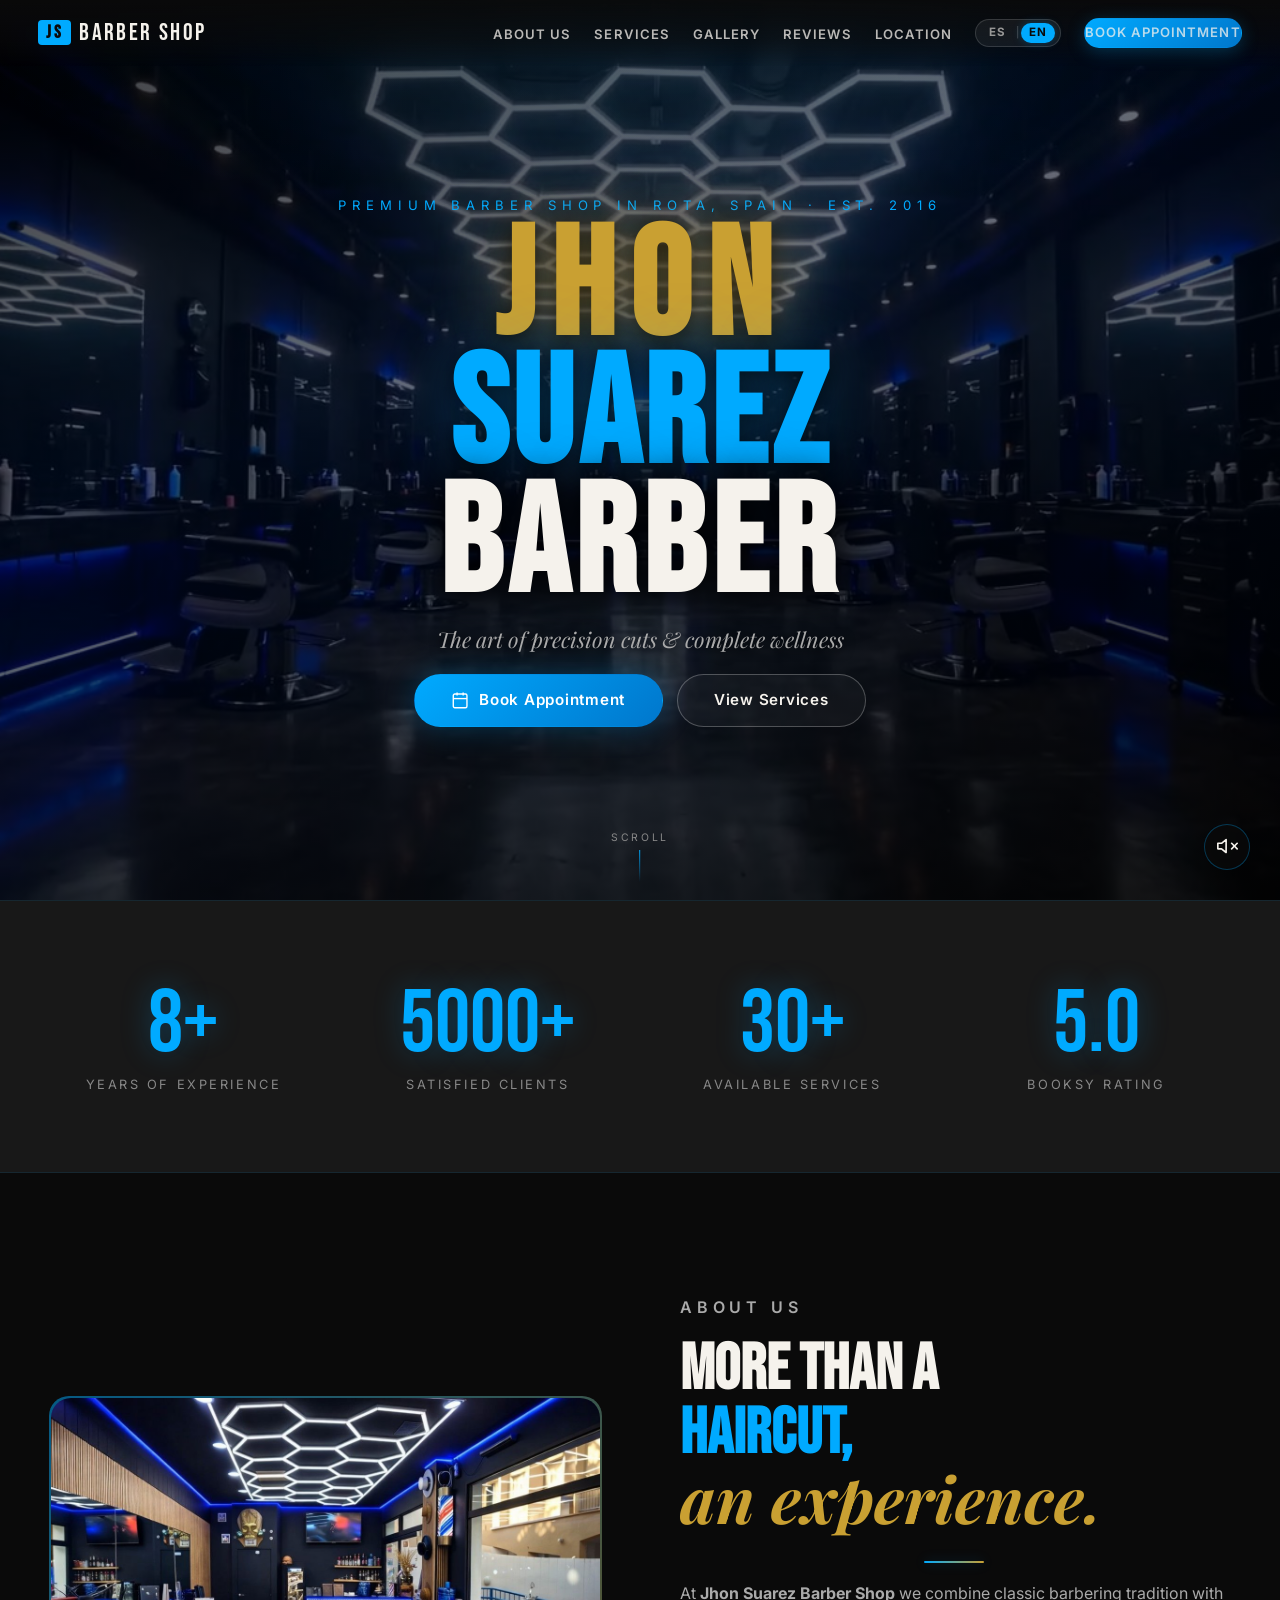
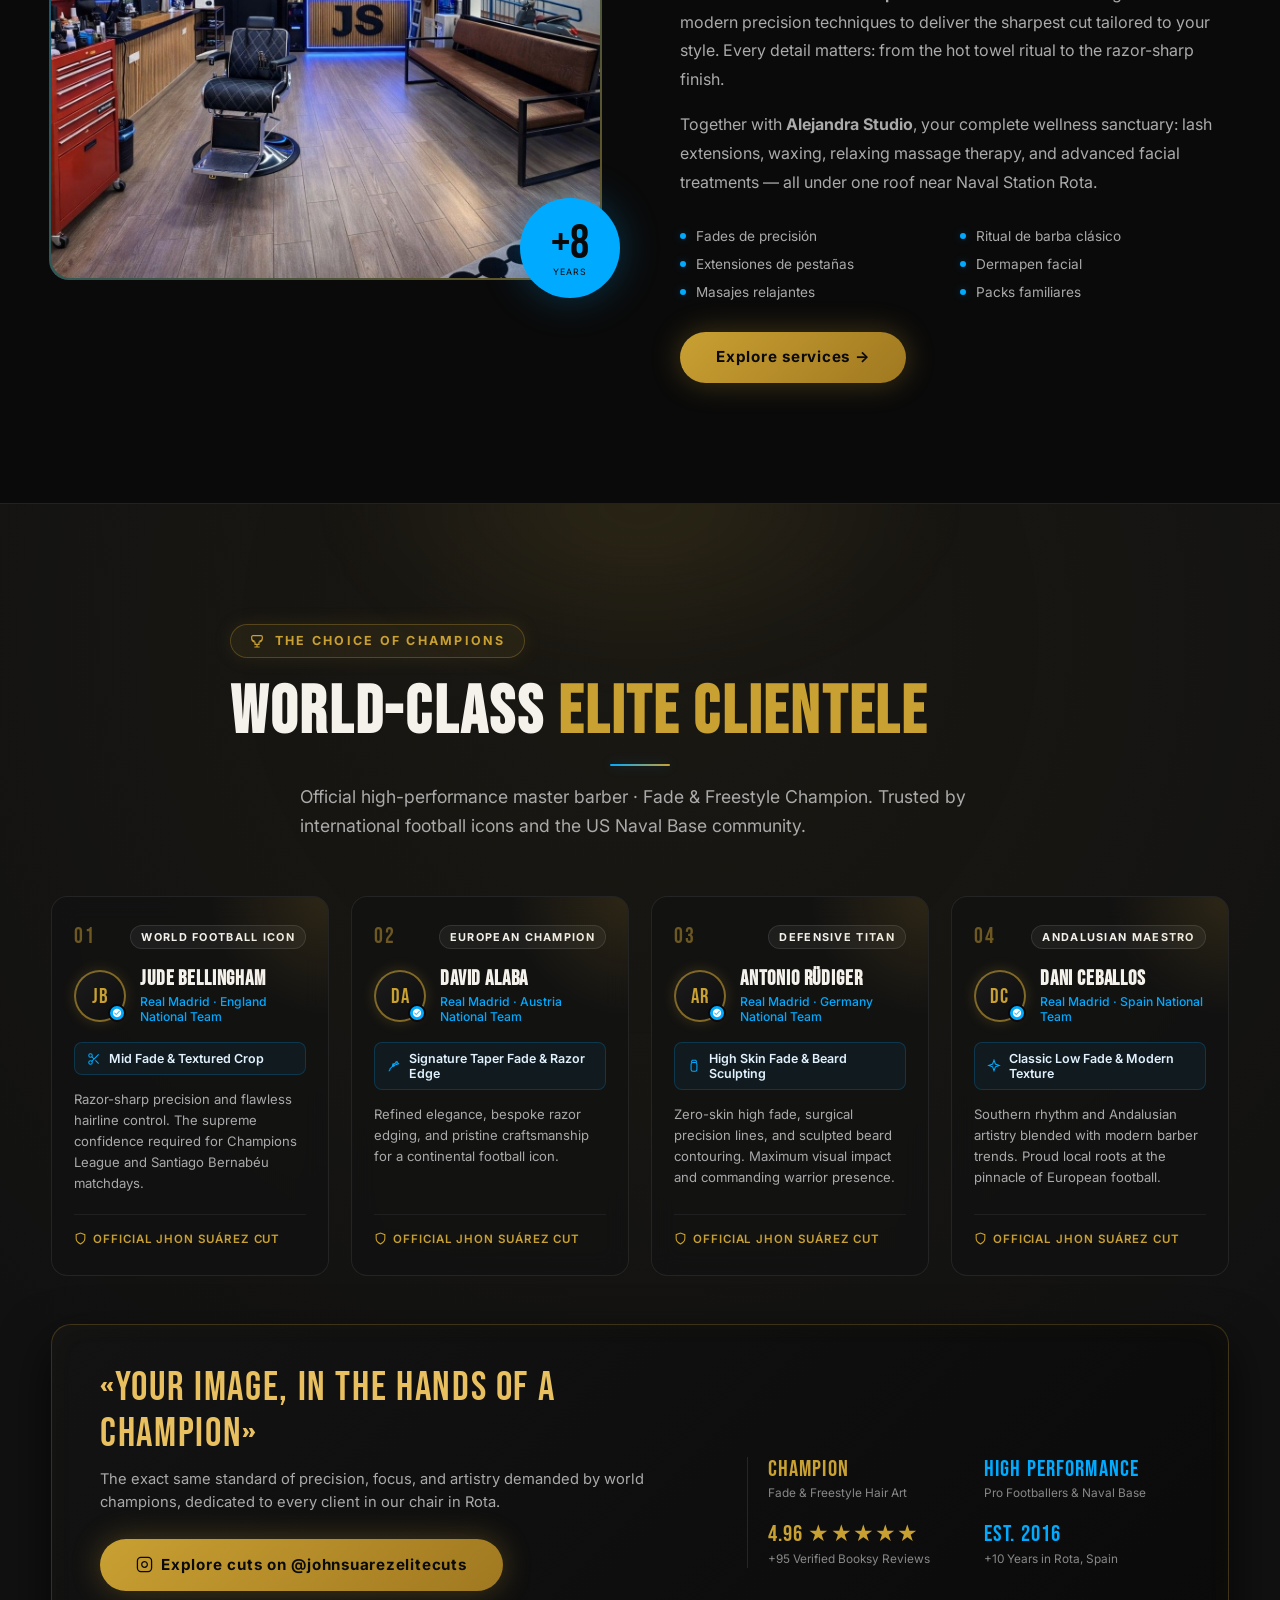
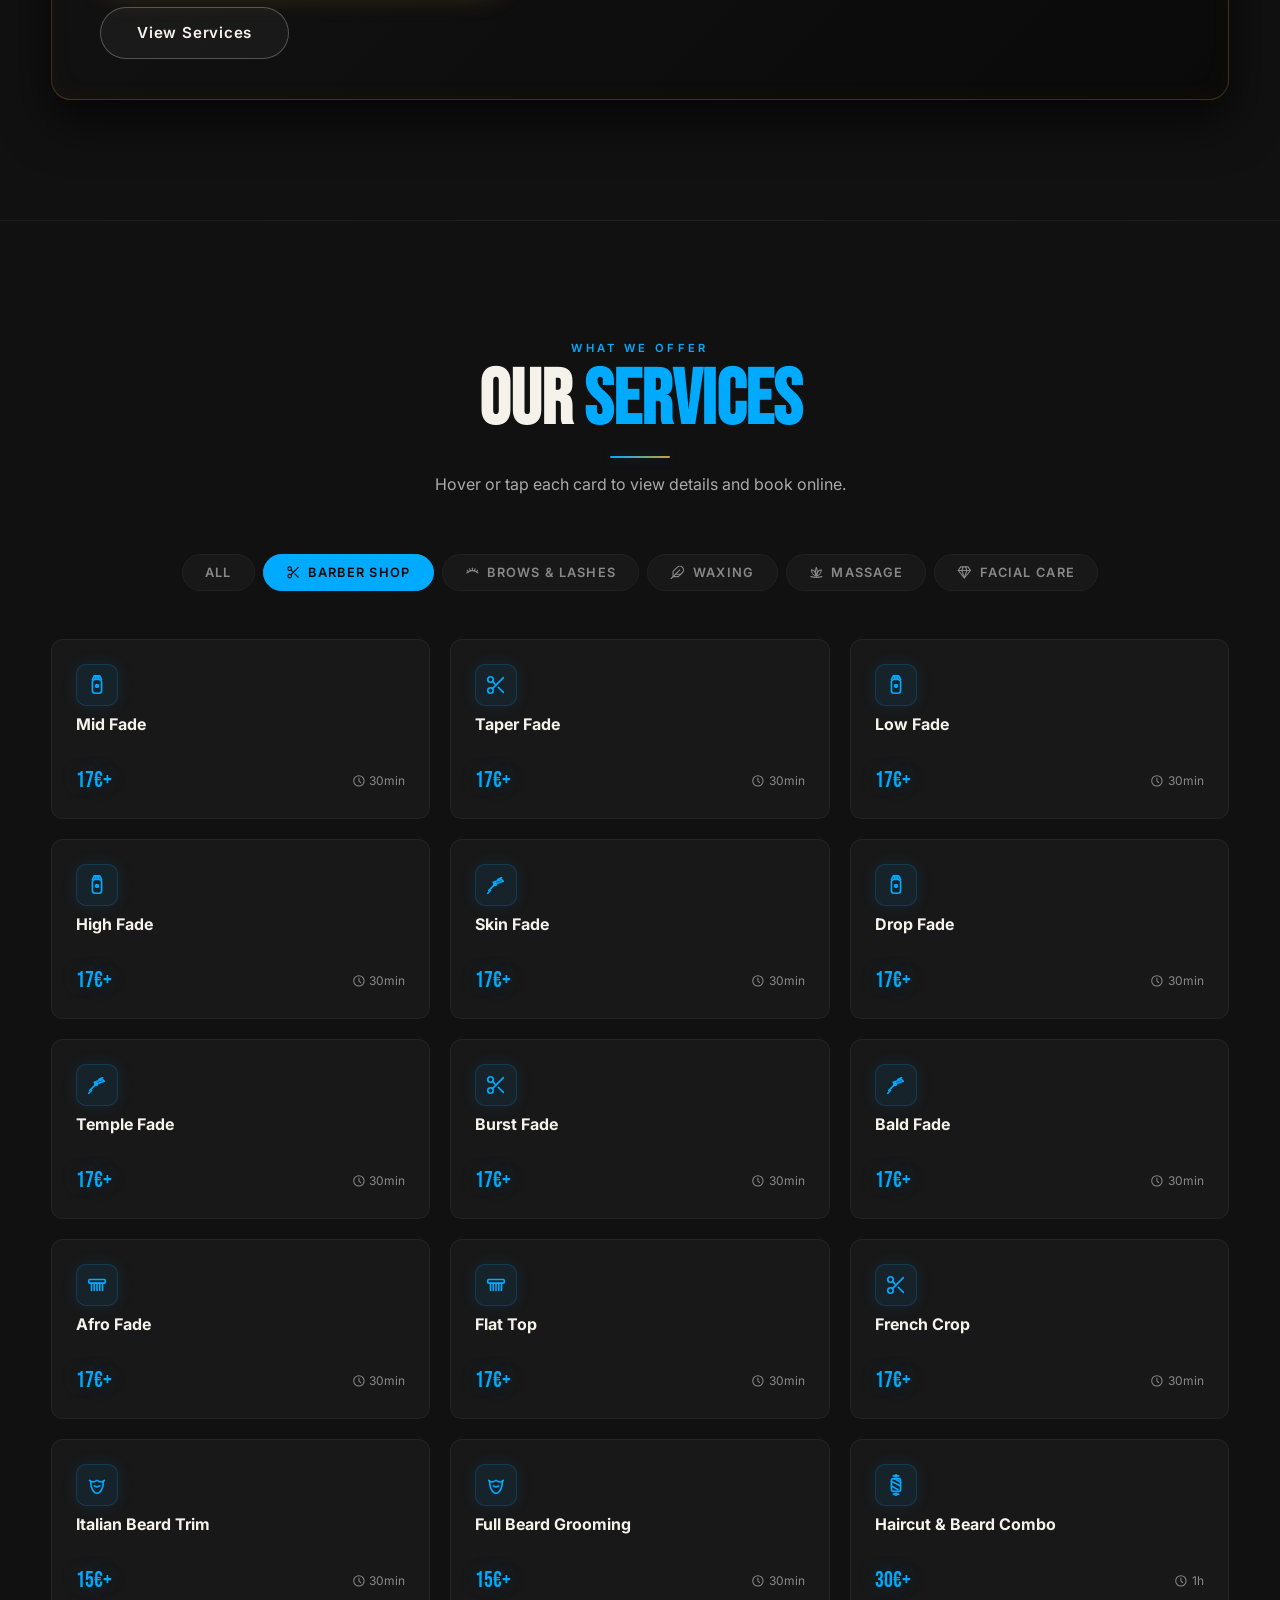
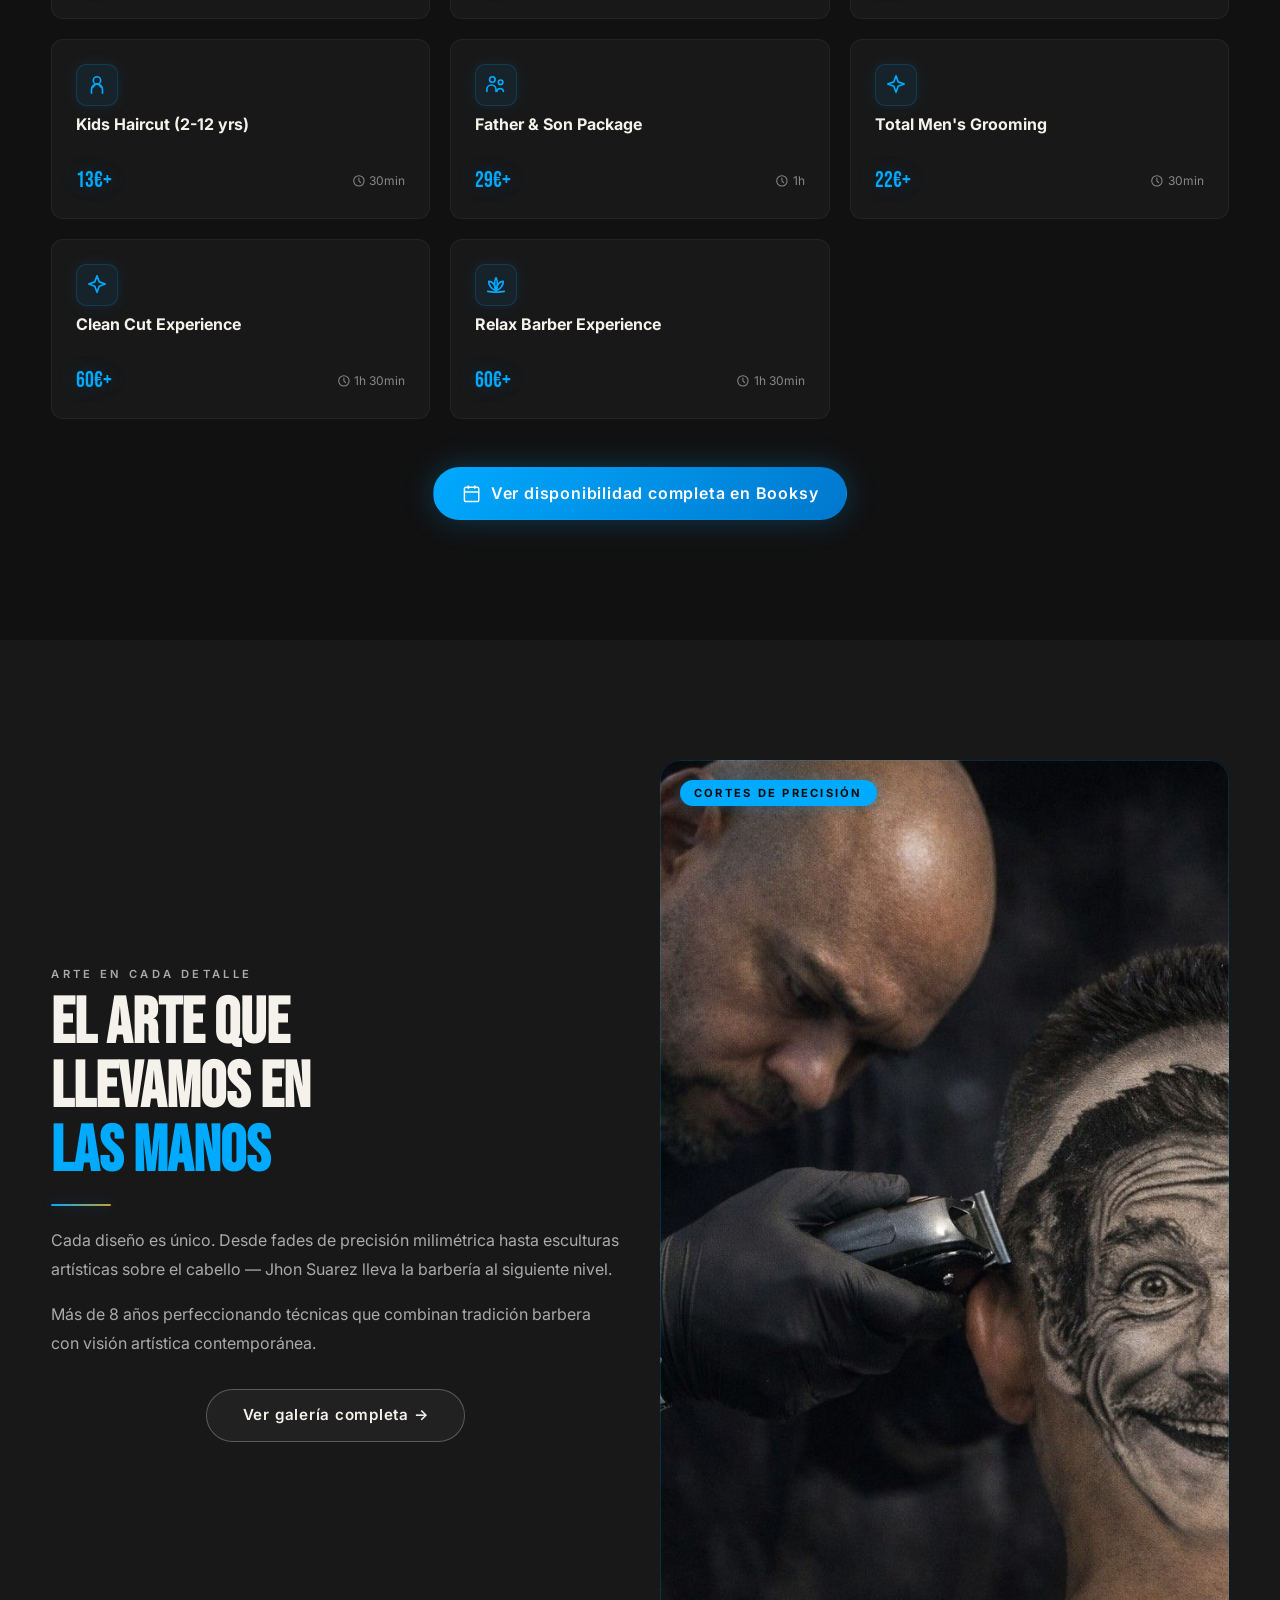
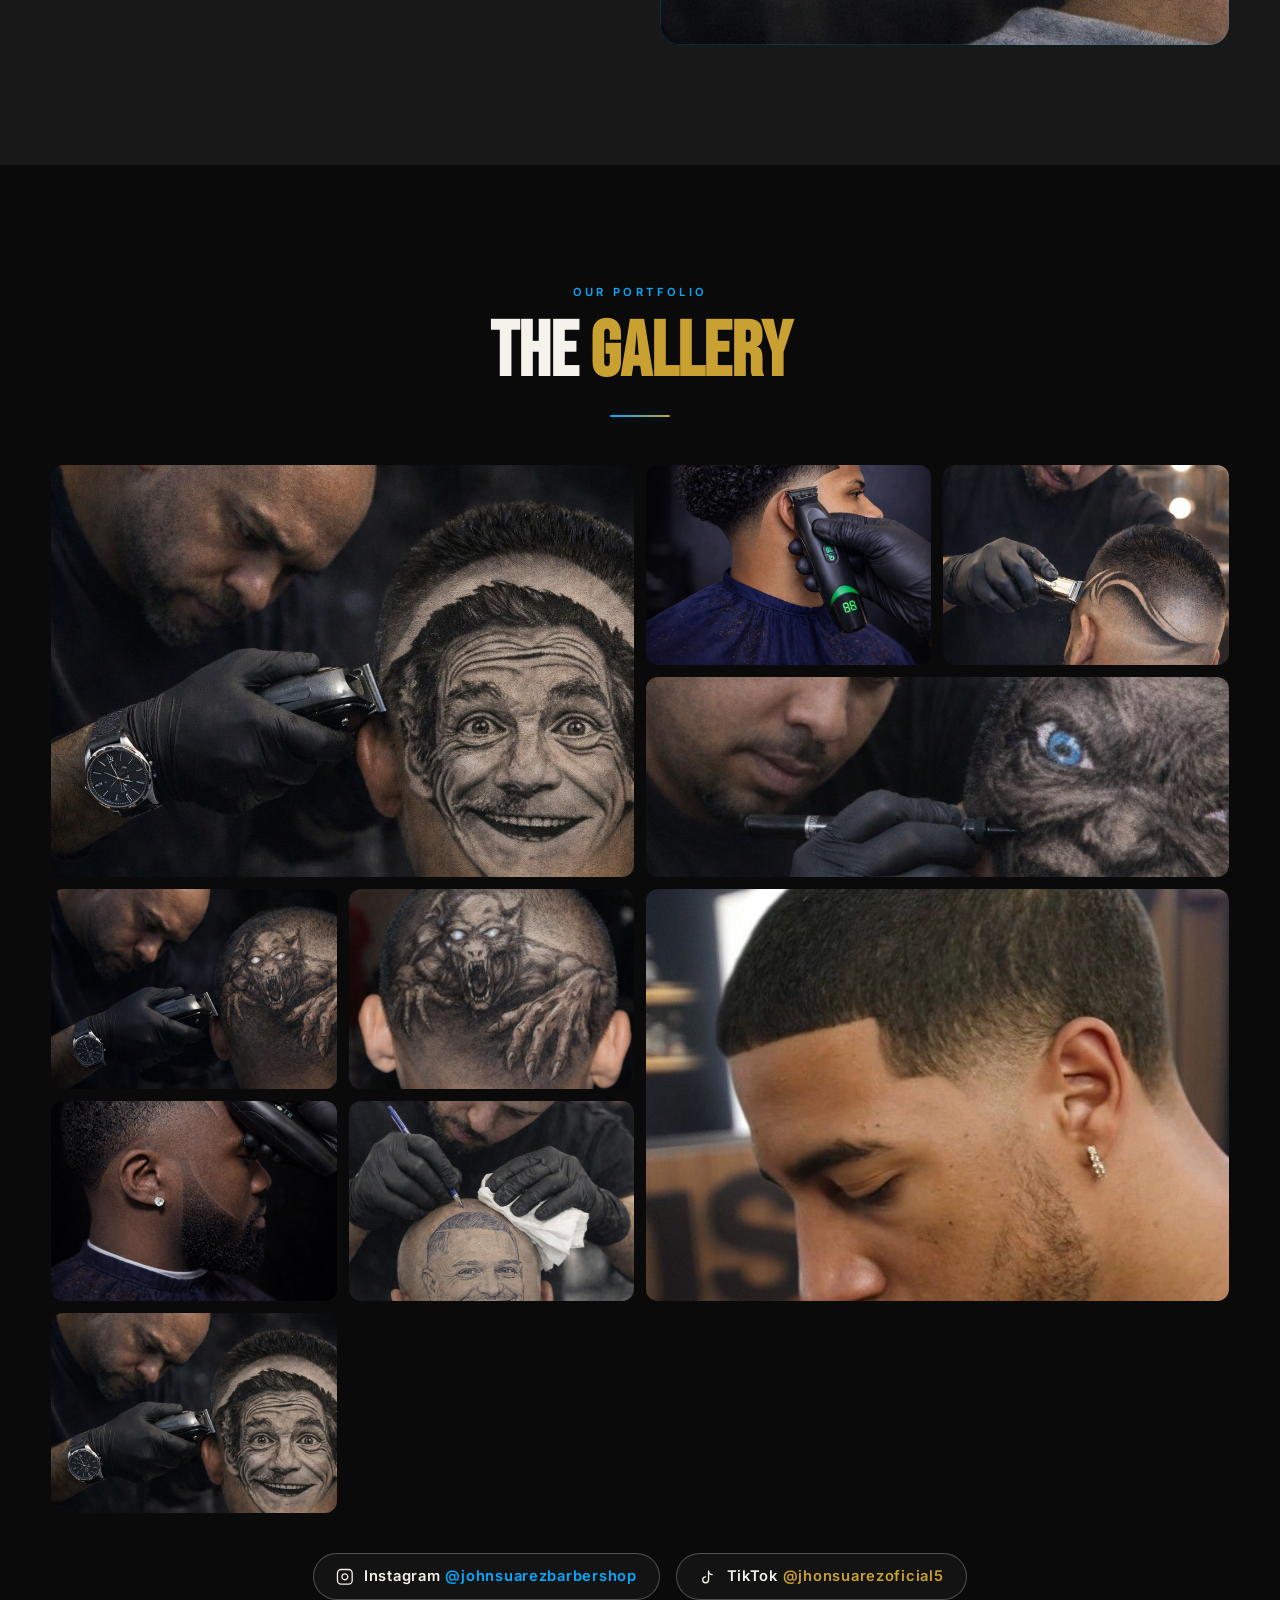
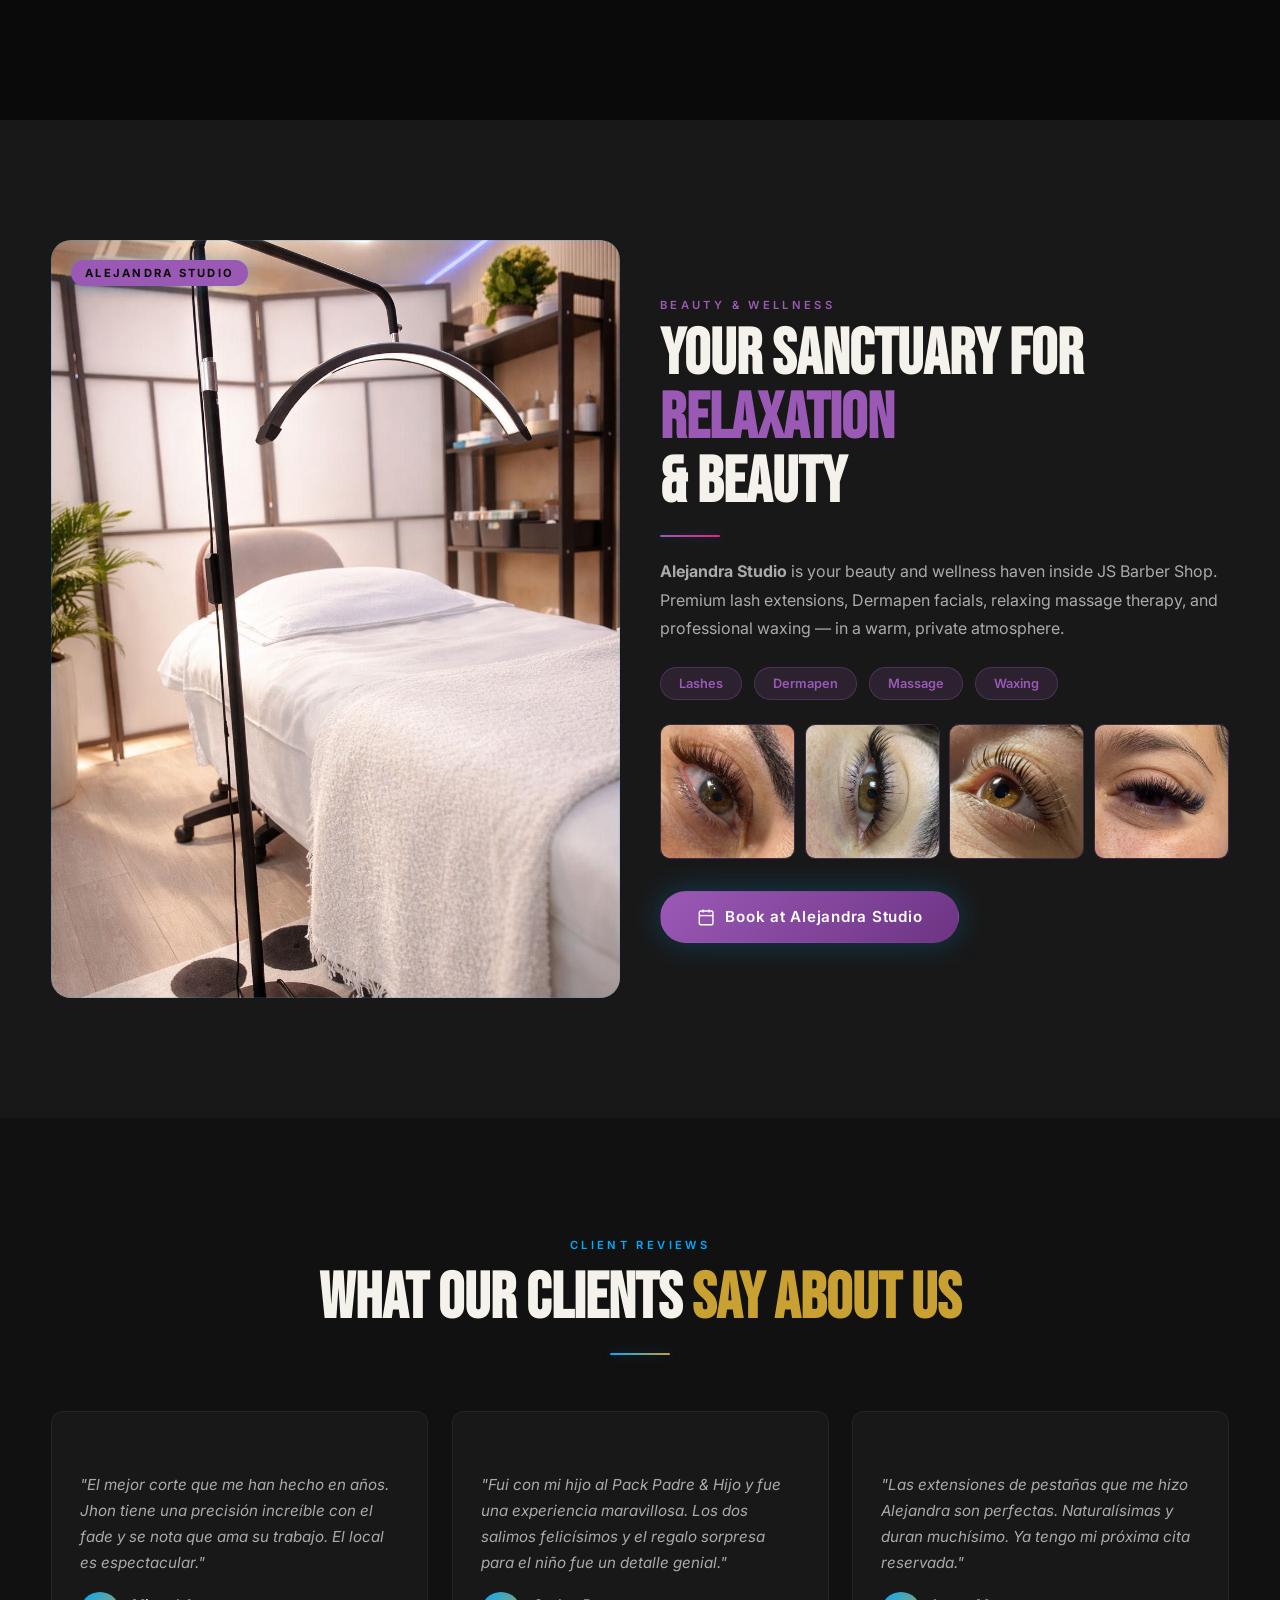
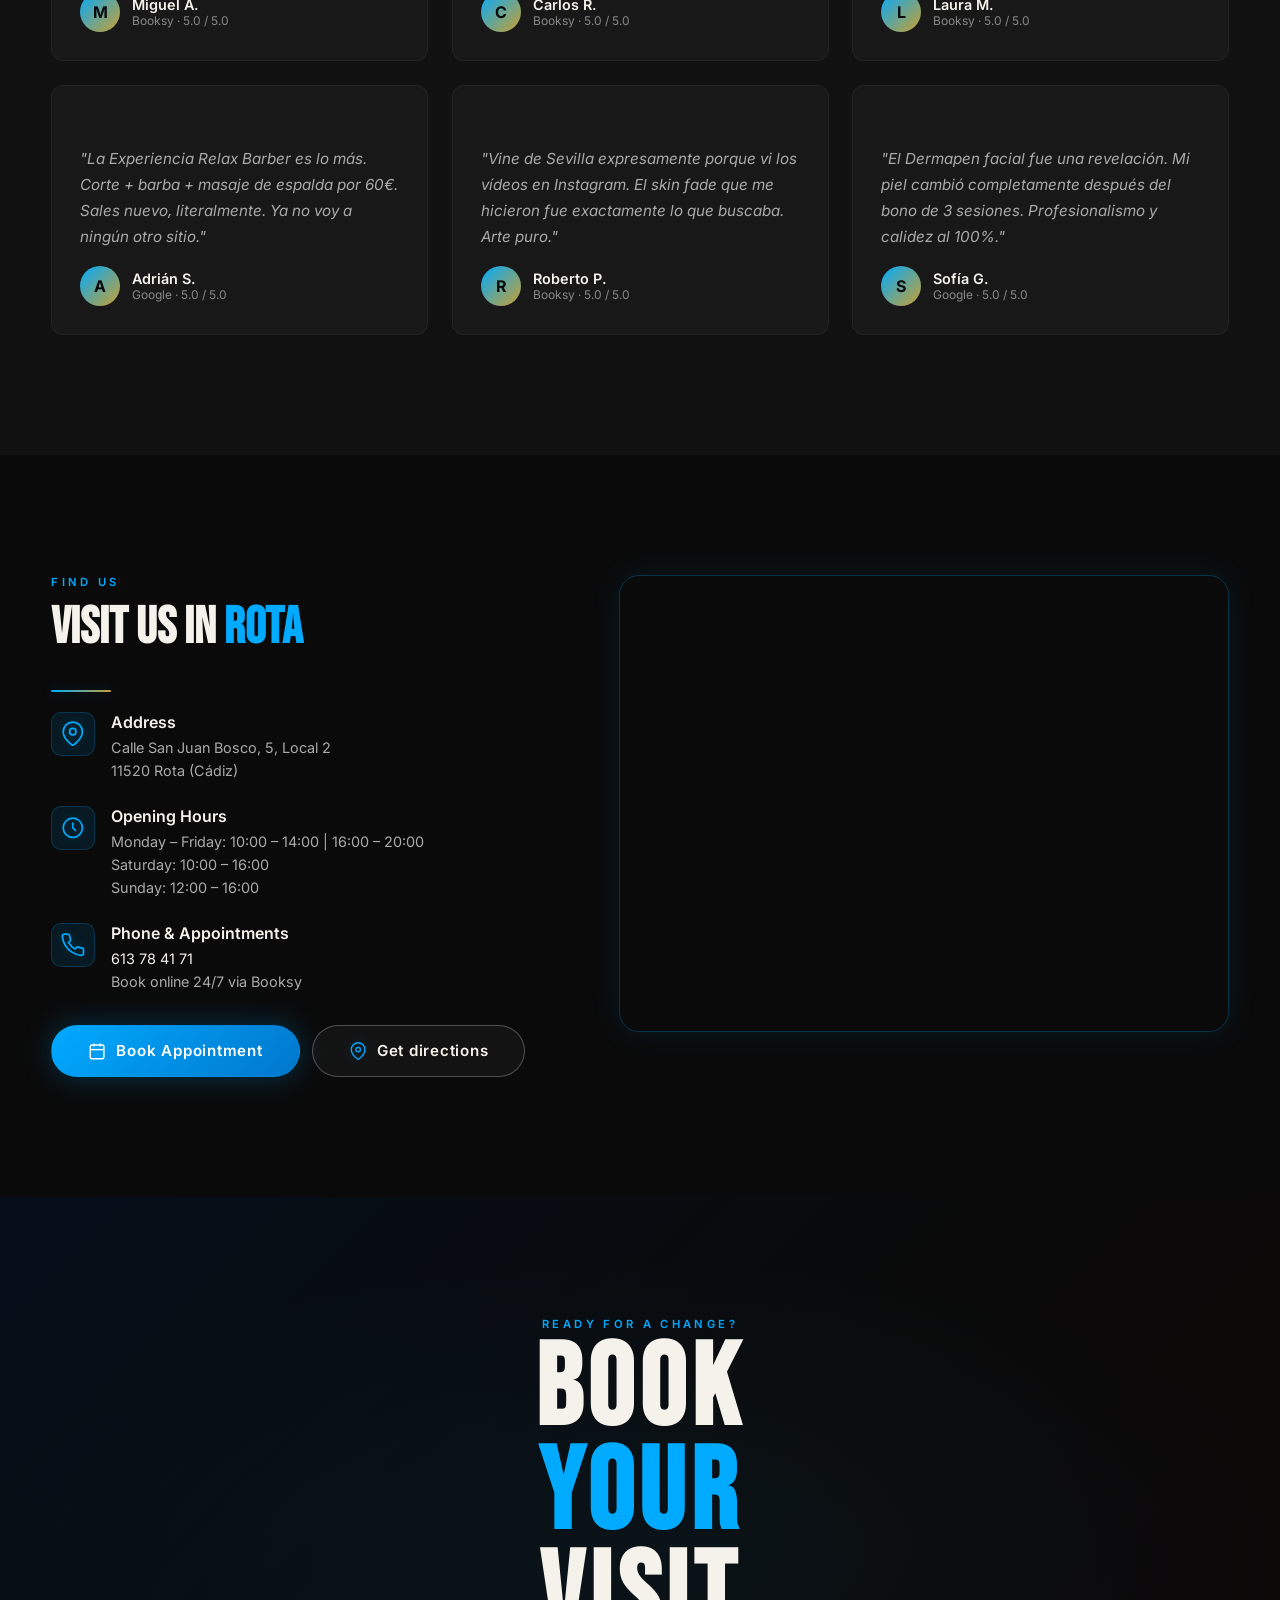
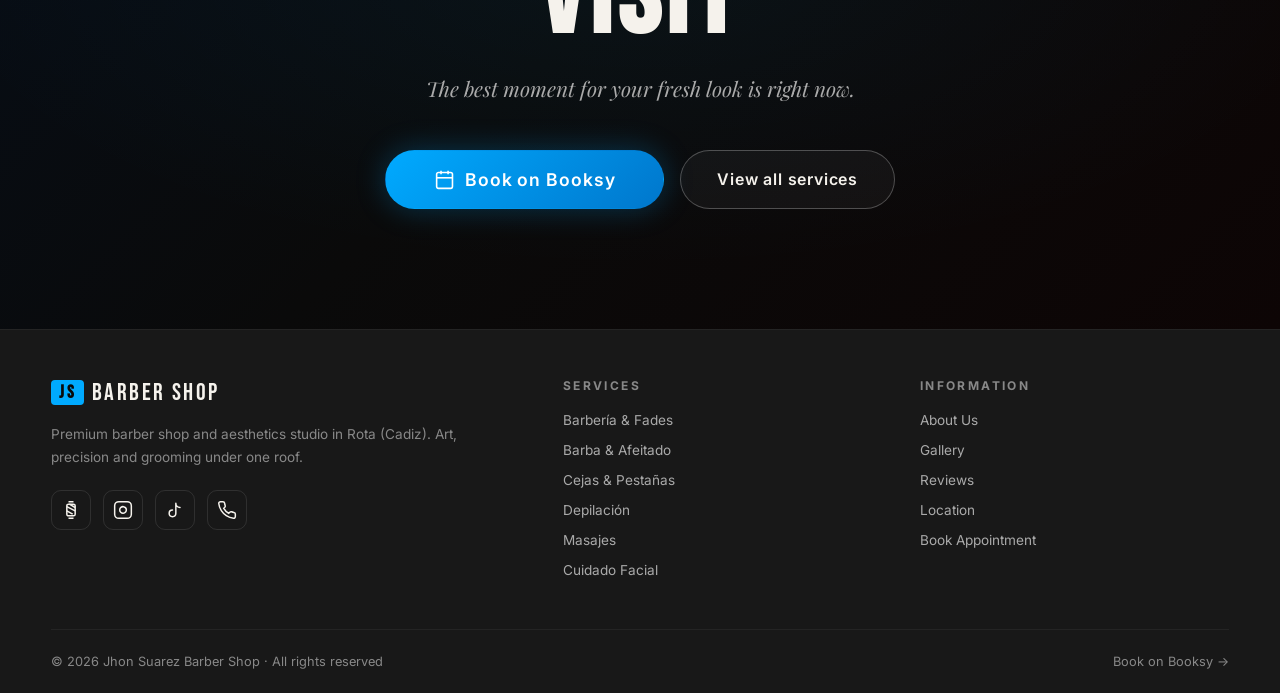
==== commit 61512c27: "feat: integrar canal oficial de TikTok (@jhonsuarezoficial5) en Schema SEO, galeria y pie de pagina" ====
--- a/index.html
+++ b/index.html
@@ -83,7 +83,8 @@
     ],
     "sameAs": [
       "https://booksy.com/es-es/140555_jhon-suarez-barber-shop_barberia_26736_rincones",
-      "https://www.instagram.com/johnsuarezbarbershop/"
+      "https://www.instagram.com/johnsuarezbarbershop/",
+      "https://www.tiktok.com/@jhonsuarezoficial5"
     ]
   }
   </script>
@@ -586,10 +587,14 @@
       </div>
     </div>
 
-    <div style="text-align:center;margin-top:40px" class="reveal">
-      <a href="https://www.instagram.com/johnsuarezbarbershop/" target="_blank" rel="noopener" class="btn btn-outline btn-instagram" style="font-size:0.95rem;padding:12px 24px;gap:10px">
+    <div class="gallery-social-actions reveal" style="display:flex;justify-content:center;gap:16px;flex-wrap:wrap;margin-top:40px">
+      <a href="https://www.instagram.com/johnsuarezbarbershop/" target="_blank" rel="noopener" class="btn btn-outline btn-instagram" style="font-size:0.92rem;padding:12px 22px;gap:10px">
         <svg class="js-icon" viewBox="0 0 24 24" fill="none" stroke="currentColor" stroke-width="1.8"><rect x="2" y="2" width="20" height="20" rx="5"/><path d="M16 11.37A4 4 0 1112.63 8 4 4 0 0116 11.37z"/><line x1="17.5" y1="6.5" x2="17.51" y2="6.5"/></svg>
-        <span>Ver más trabajos en Instagram <span style="color:var(--blue)">@johnsuarezbarbershop</span></span>
+        <span>Instagram <span style="color:var(--blue)">@johnsuarezbarbershop</span></span>
+      </a>
+      <a href="https://www.tiktok.com/@jhonsuarezoficial5" target="_blank" rel="noopener" class="btn btn-outline btn-tiktok" style="font-size:0.92rem;padding:12px 22px;gap:10px">
+        <svg class="js-icon" viewBox="0 0 24 24" fill="none" stroke="currentColor" stroke-width="1.8" stroke-linecap="round" stroke-linejoin="round"><path d="M9 12a4 4 0 1 0 4 4V4a5 5 0 0 0 5 5"/></svg>
+        <span>TikTok <span style="color:var(--gold)">@jhonsuarezoficial5</span></span>
       </a>
     </div>
   </div>
@@ -843,6 +848,7 @@
           <a href="https://booksy.com/es-es/140555_jhon-suarez-barber-shop_barberia_26736_rincones"
              target="_blank" rel="noopener" class="social-link" aria-label="Booksy"><svg class="js-icon" viewBox="0 0 24 24" fill="none" stroke="currentColor" stroke-width="1.8"><rect x="7" y="5" width="10" height="14" rx="2"/><path d="M9 2h6M9 22h6"/><path d="M7 8l10 5M7 13l7 4M10 5l7 4"/></svg></a>
           <a href="https://www.instagram.com/johnsuarezbarbershop/" target="_blank" rel="noopener" class="social-link" aria-label="Instagram de Jhon Suarez (@johnsuarezbarbershop)"><svg class="js-icon" viewBox="0 0 24 24" fill="none" stroke="currentColor" stroke-width="1.8"><rect x="2" y="2" width="20" height="20" rx="5"/><path d="M16 11.37A4 4 0 1112.63 8 4 4 0 0116 11.37z"/><line x1="17.5" y1="6.5" x2="17.51" y2="6.5"/></svg></a>
+          <a href="https://www.tiktok.com/@jhonsuarezoficial5" target="_blank" rel="noopener" class="social-link" aria-label="TikTok oficial de Jhon Suarez (@jhonsuarezoficial5)"><svg class="js-icon" viewBox="0 0 24 24" fill="none" stroke="currentColor" stroke-width="1.8" stroke-linecap="round" stroke-linejoin="round"><path d="M9 12a4 4 0 1 0 4 4V4a5 5 0 0 0 5 5"/></svg></a>
           <a href="tel:+34613784171" class="social-link" aria-label="Teléfono"><svg class="js-icon" viewBox="0 0 24 24" fill="none" stroke="currentColor" stroke-width="1.8"><path d="M22 16.92v3a2 2 0 01-2.18 2 19.79 19.79 0 01-8.63-3.07 19.5 19.5 0 01-6-6 19.79 19.79 0 01-3.07-8.67A2 2 0 014.11 2h3a2 2 0 012 1.72 12.84 12.84 0 00.7 2.81 2 2 0 01-.45 2.11L8.09 9.91a16 16 0 006 6l1.27-1.27a2 2 0 012.11-.45 12.84 12.84 0 002.81.7A2 2 0 0122 16.92z"/></svg></a>
         </div>
       </div>
--- a/assets/css/main.css
+++ b/assets/css/main.css
@@ -150,12 +150,16 @@
   box-shadow: 0 0 20px var(--blue-glow);
   transform: translateY(-3px);
 }
-.btn-instagram {
+.btn-instagram, .btn-tiktok {
   white-space: normal !important;
   max-width: min(100%, 460px);
   text-align: center;
   line-height: 1.4;
-  margin: 0 auto;
+}
+.btn-tiktok:hover {
+  border-color: #00f2fe;
+  color: var(--white);
+  box-shadow: 0 0 20px rgba(0, 242, 254, 0.25), 0 0 20px rgba(254, 44, 85, 0.25);
 }
 
 /* ── Language Switcher ── */
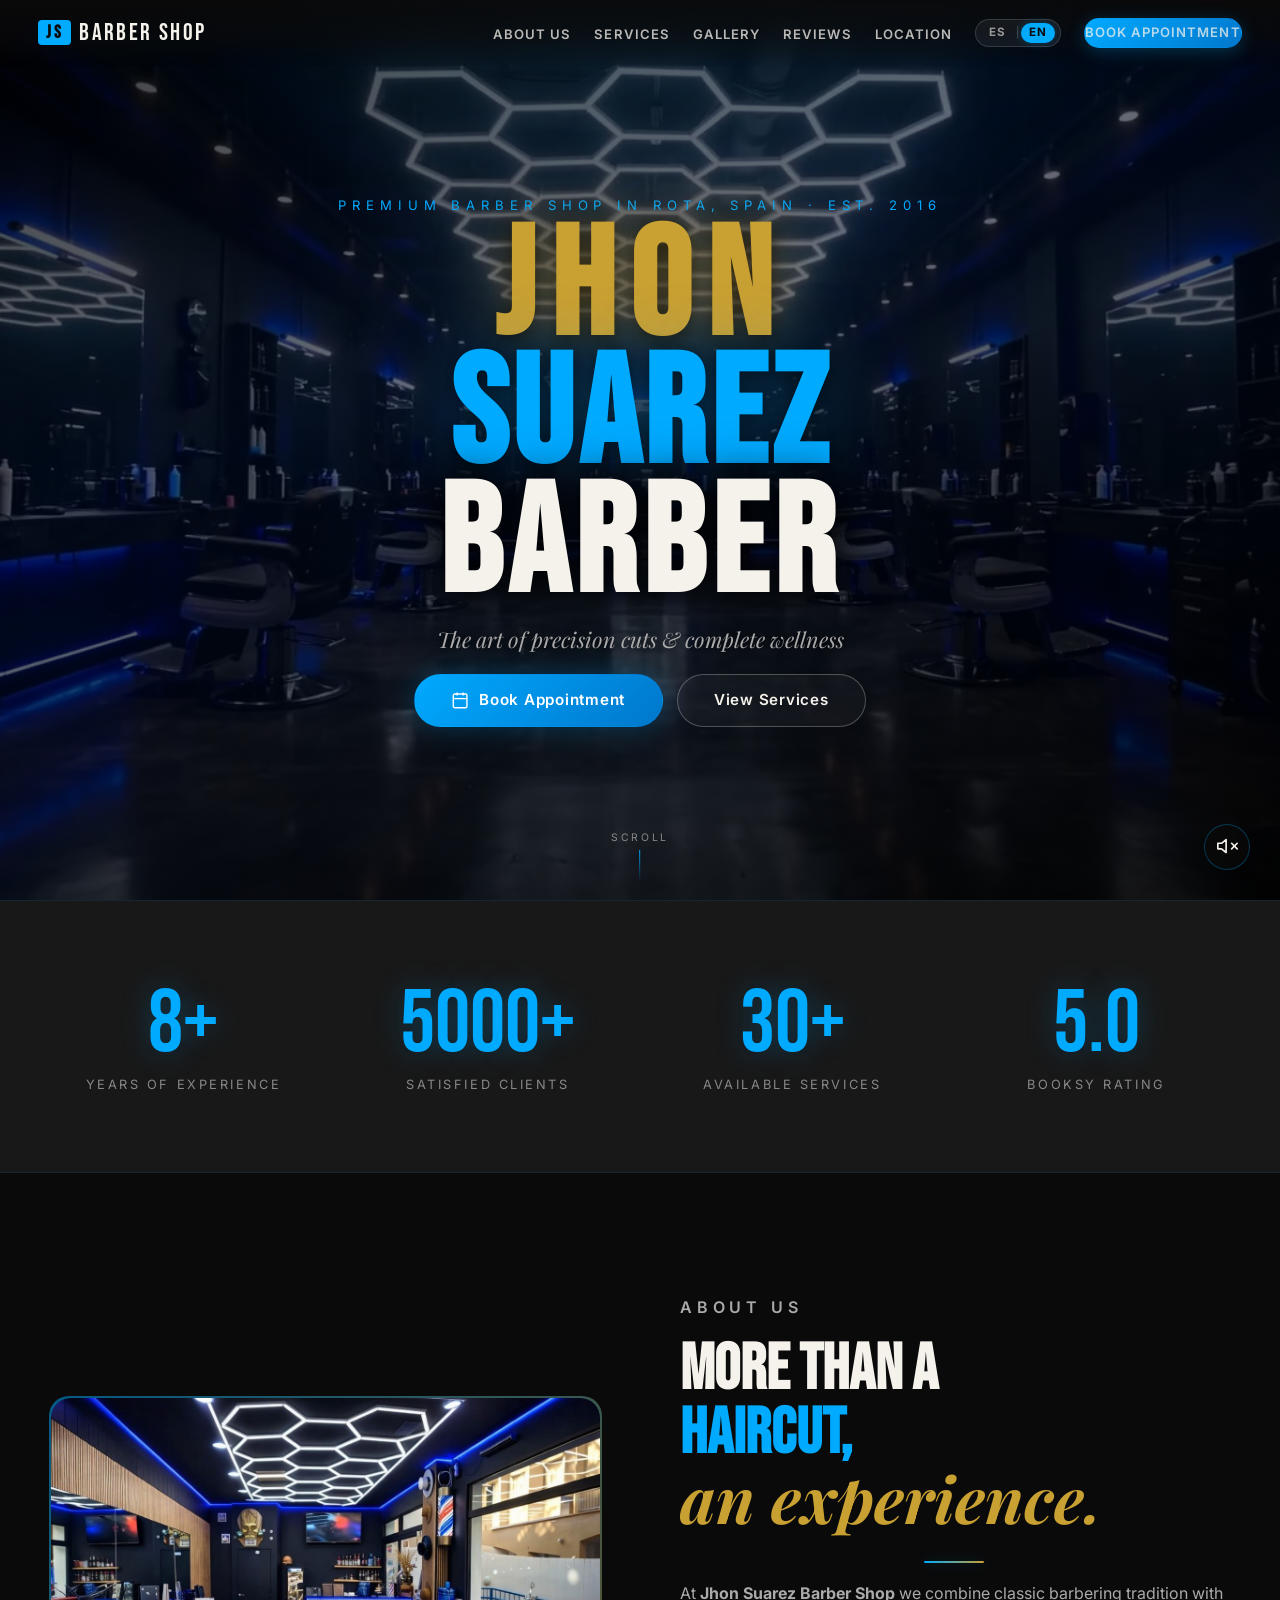
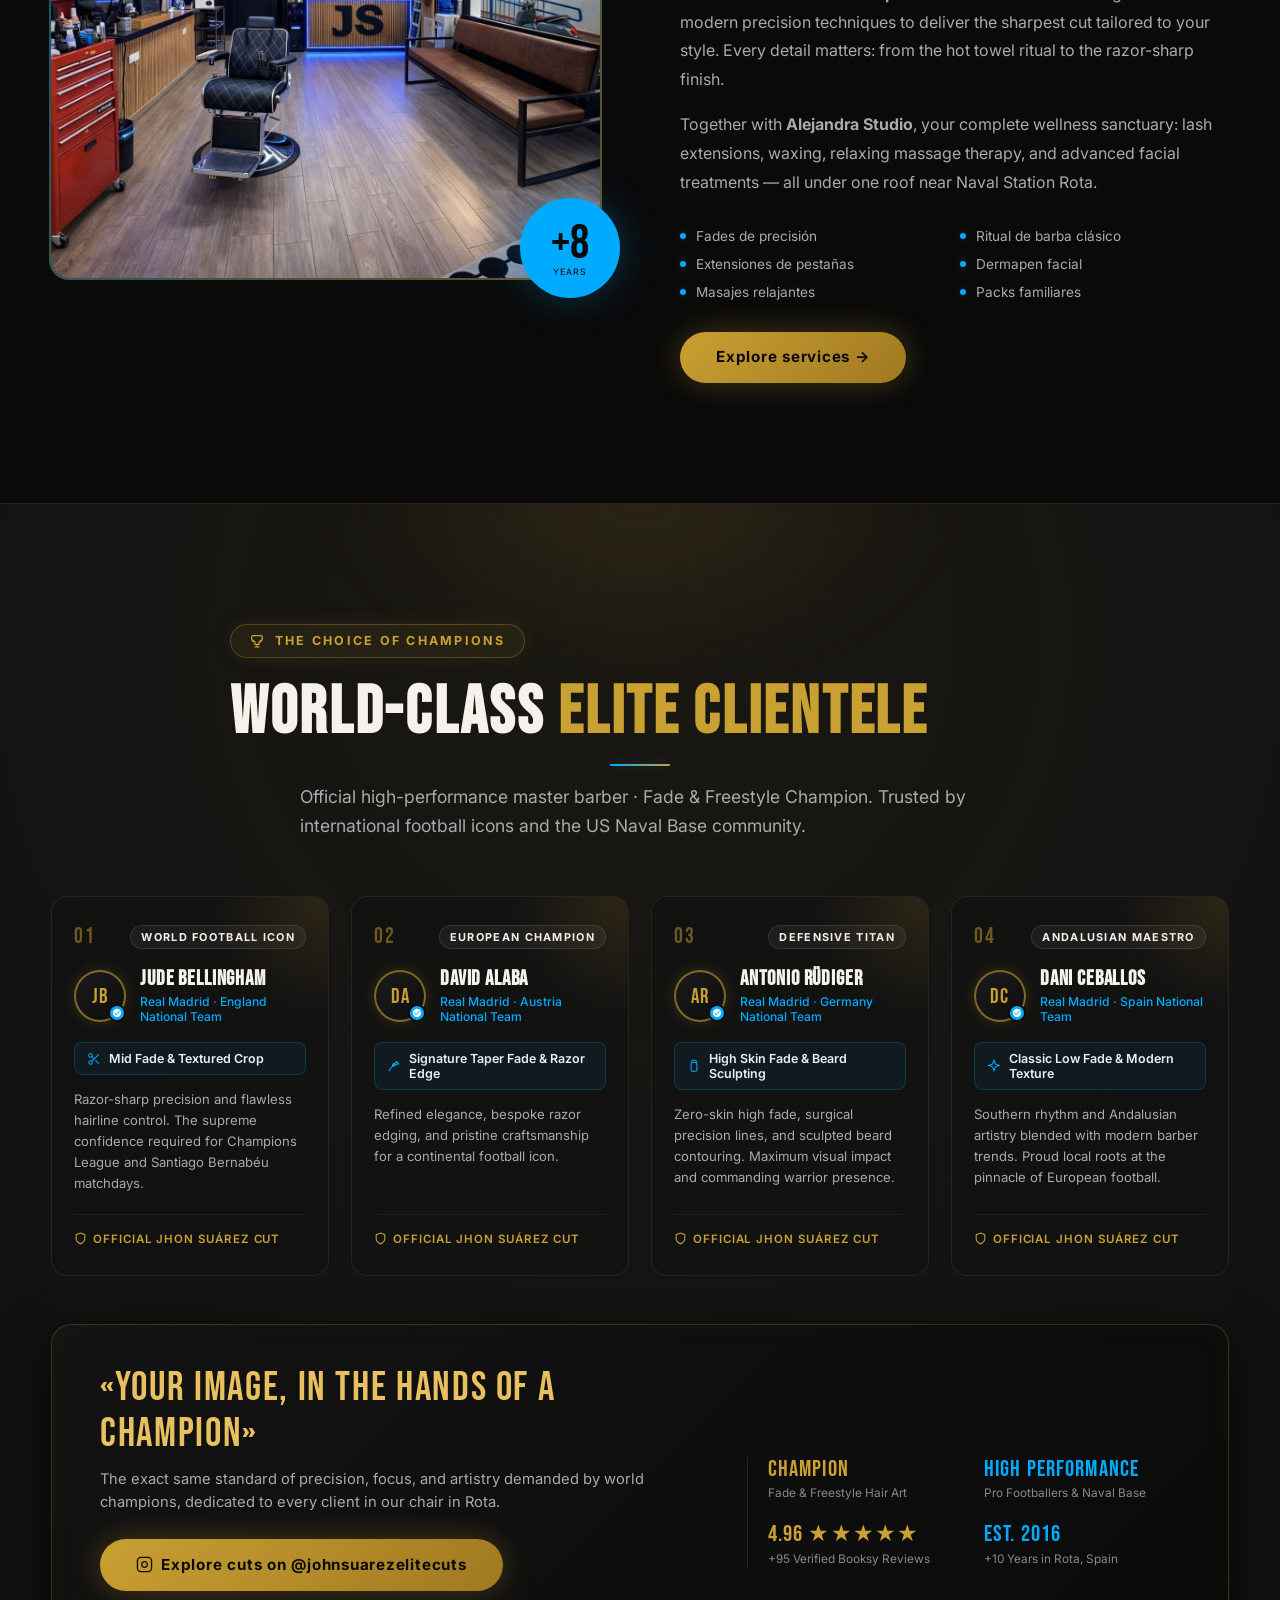
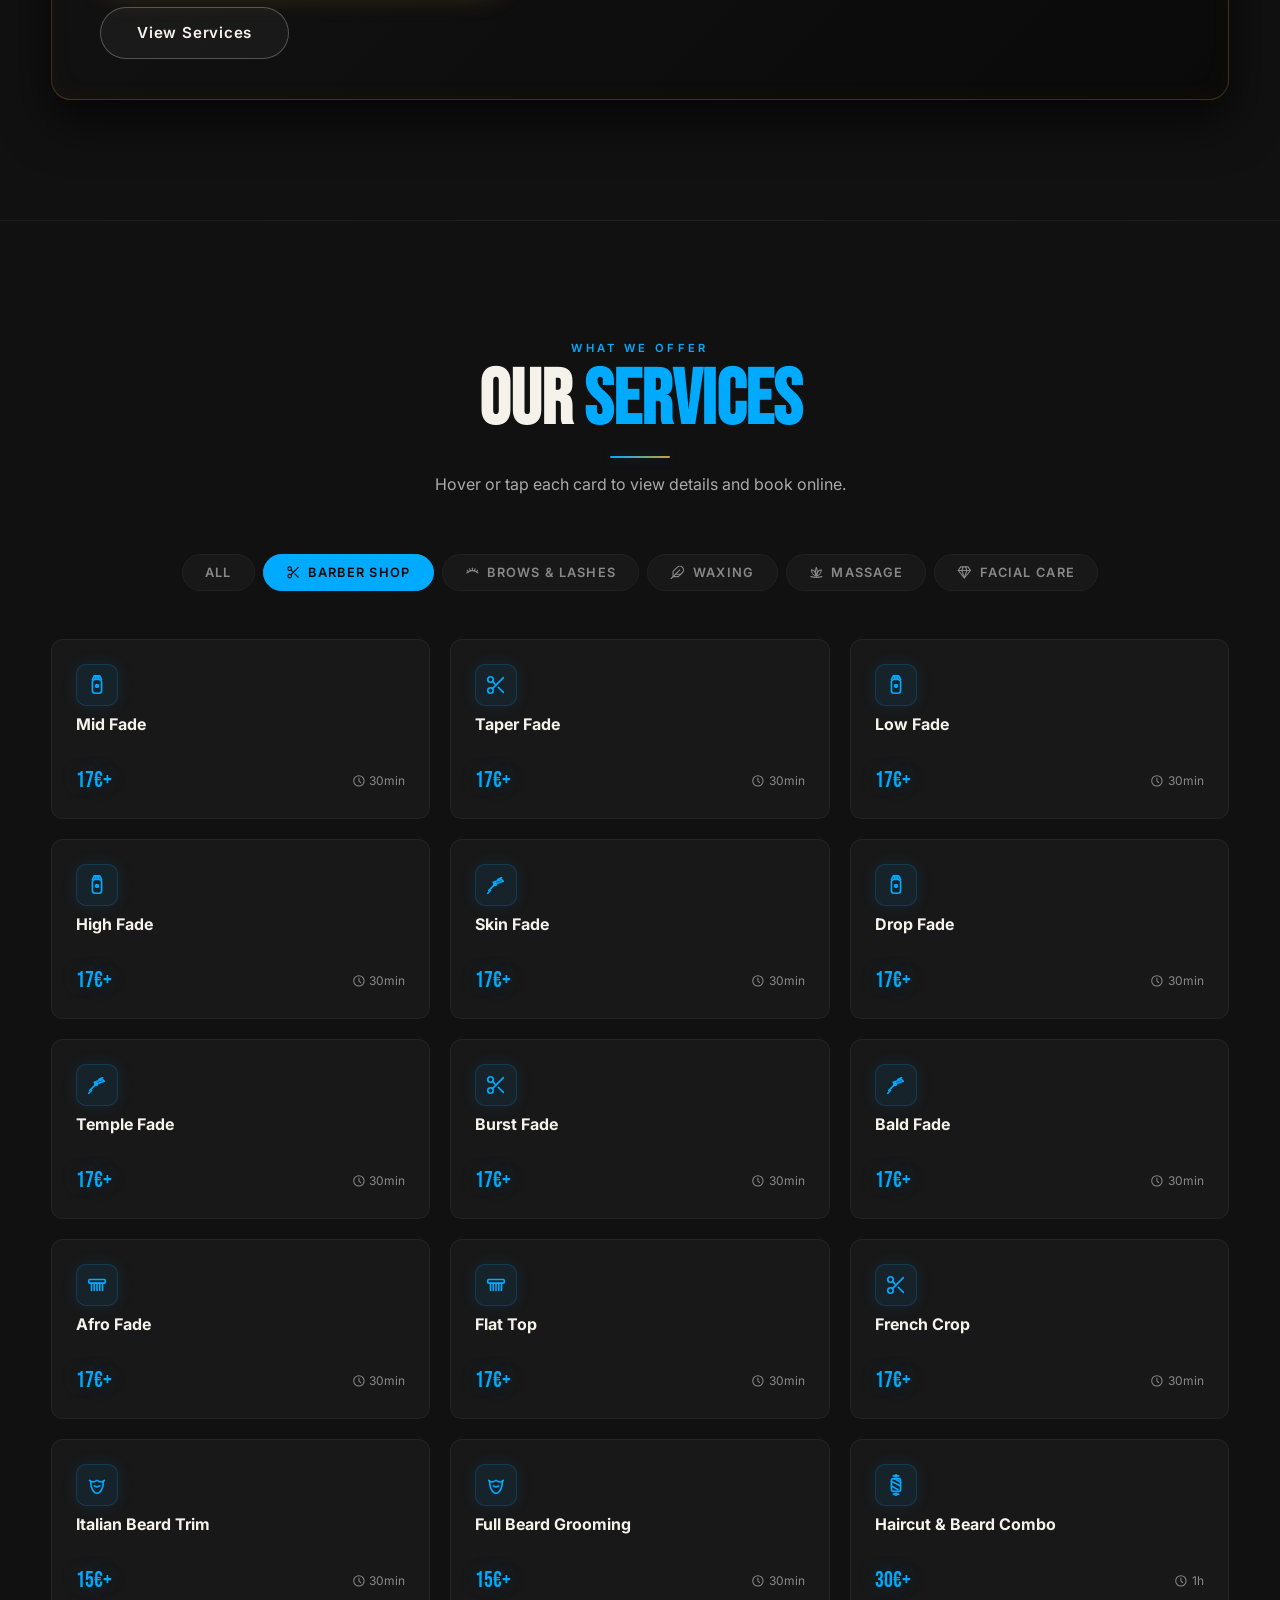
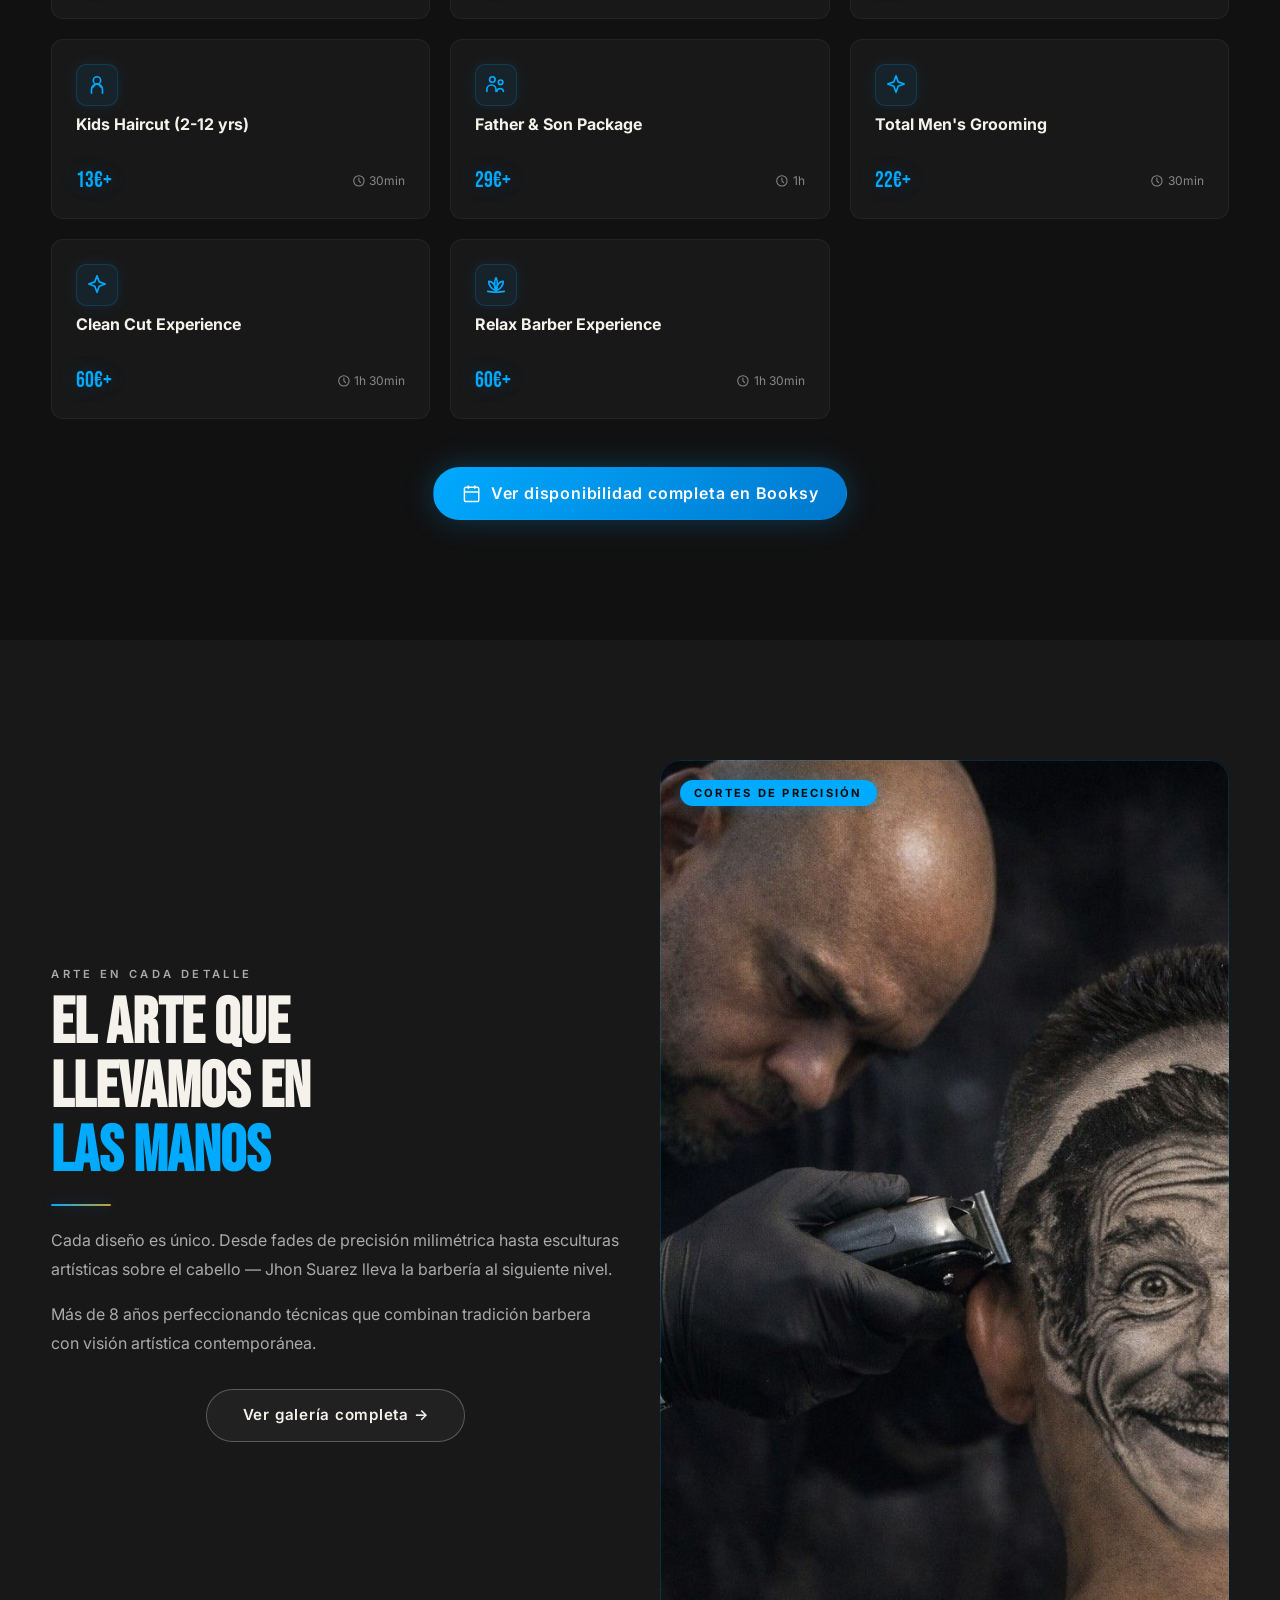
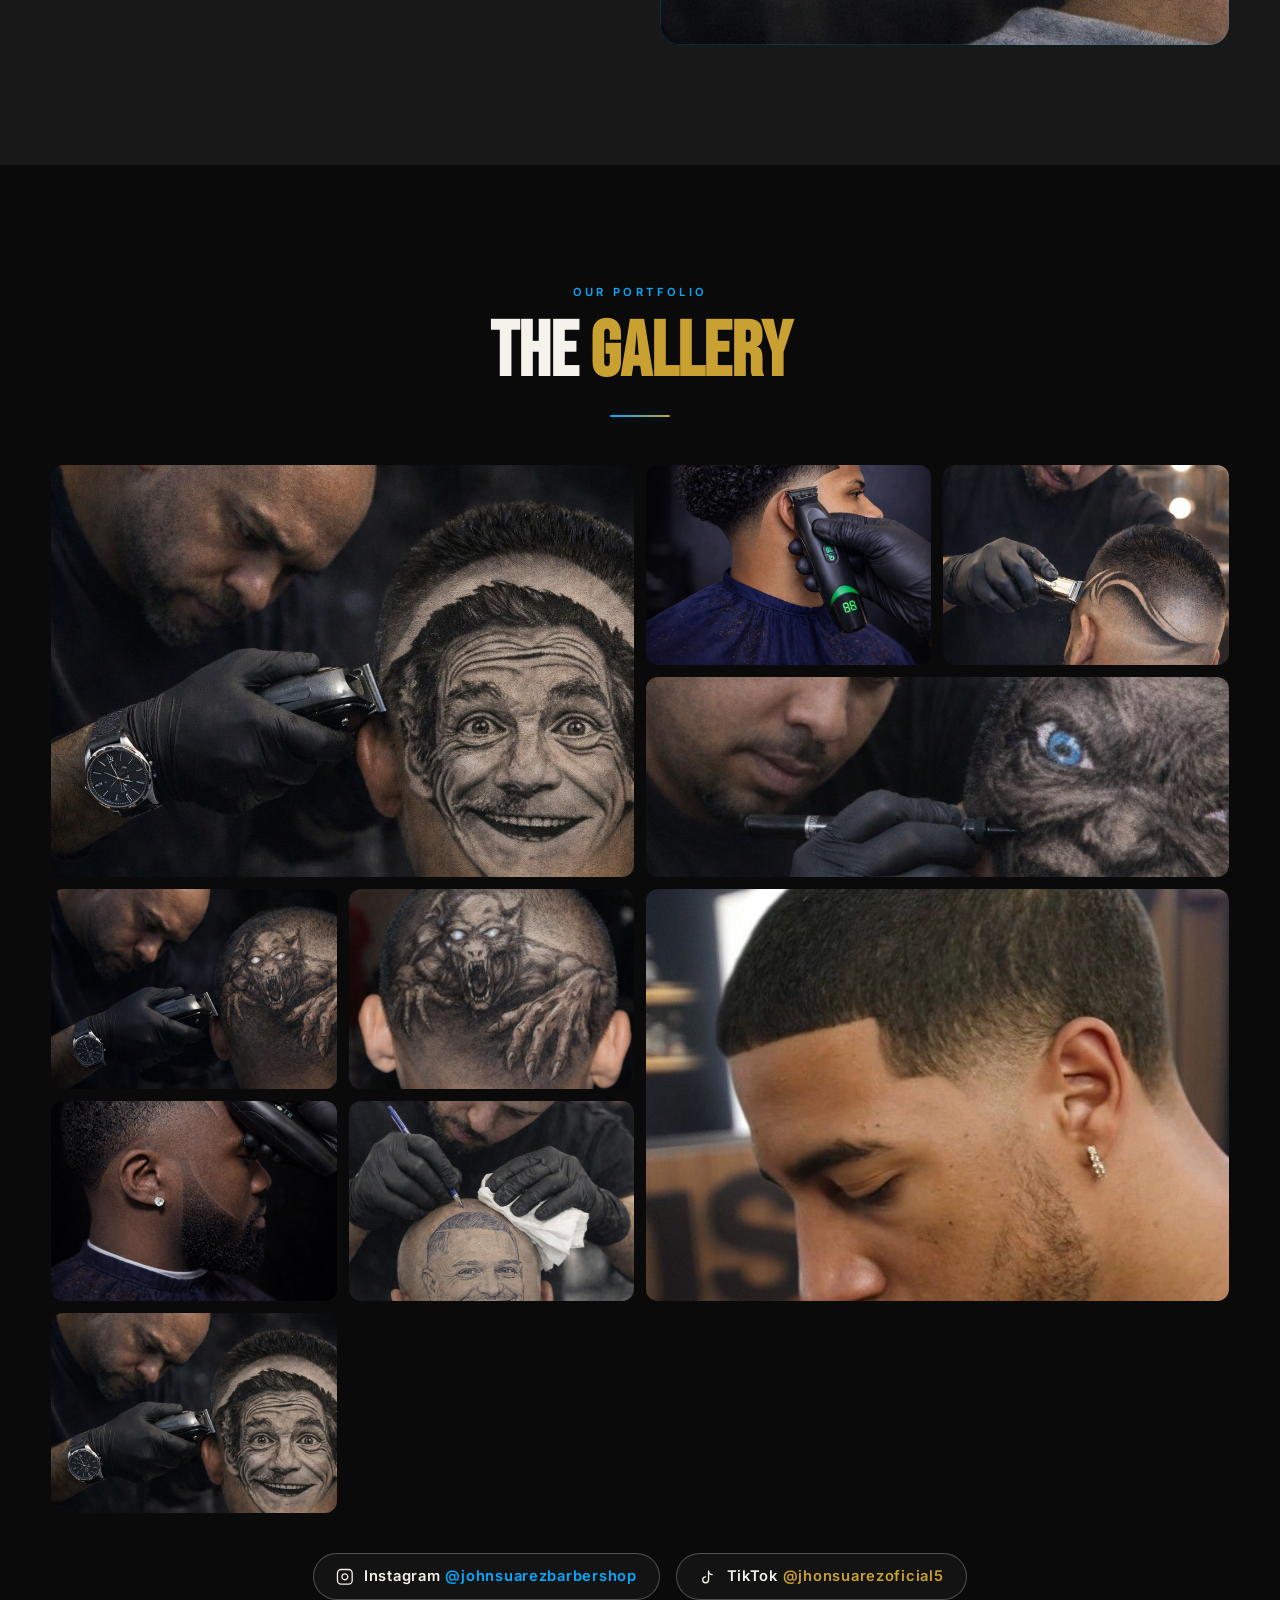
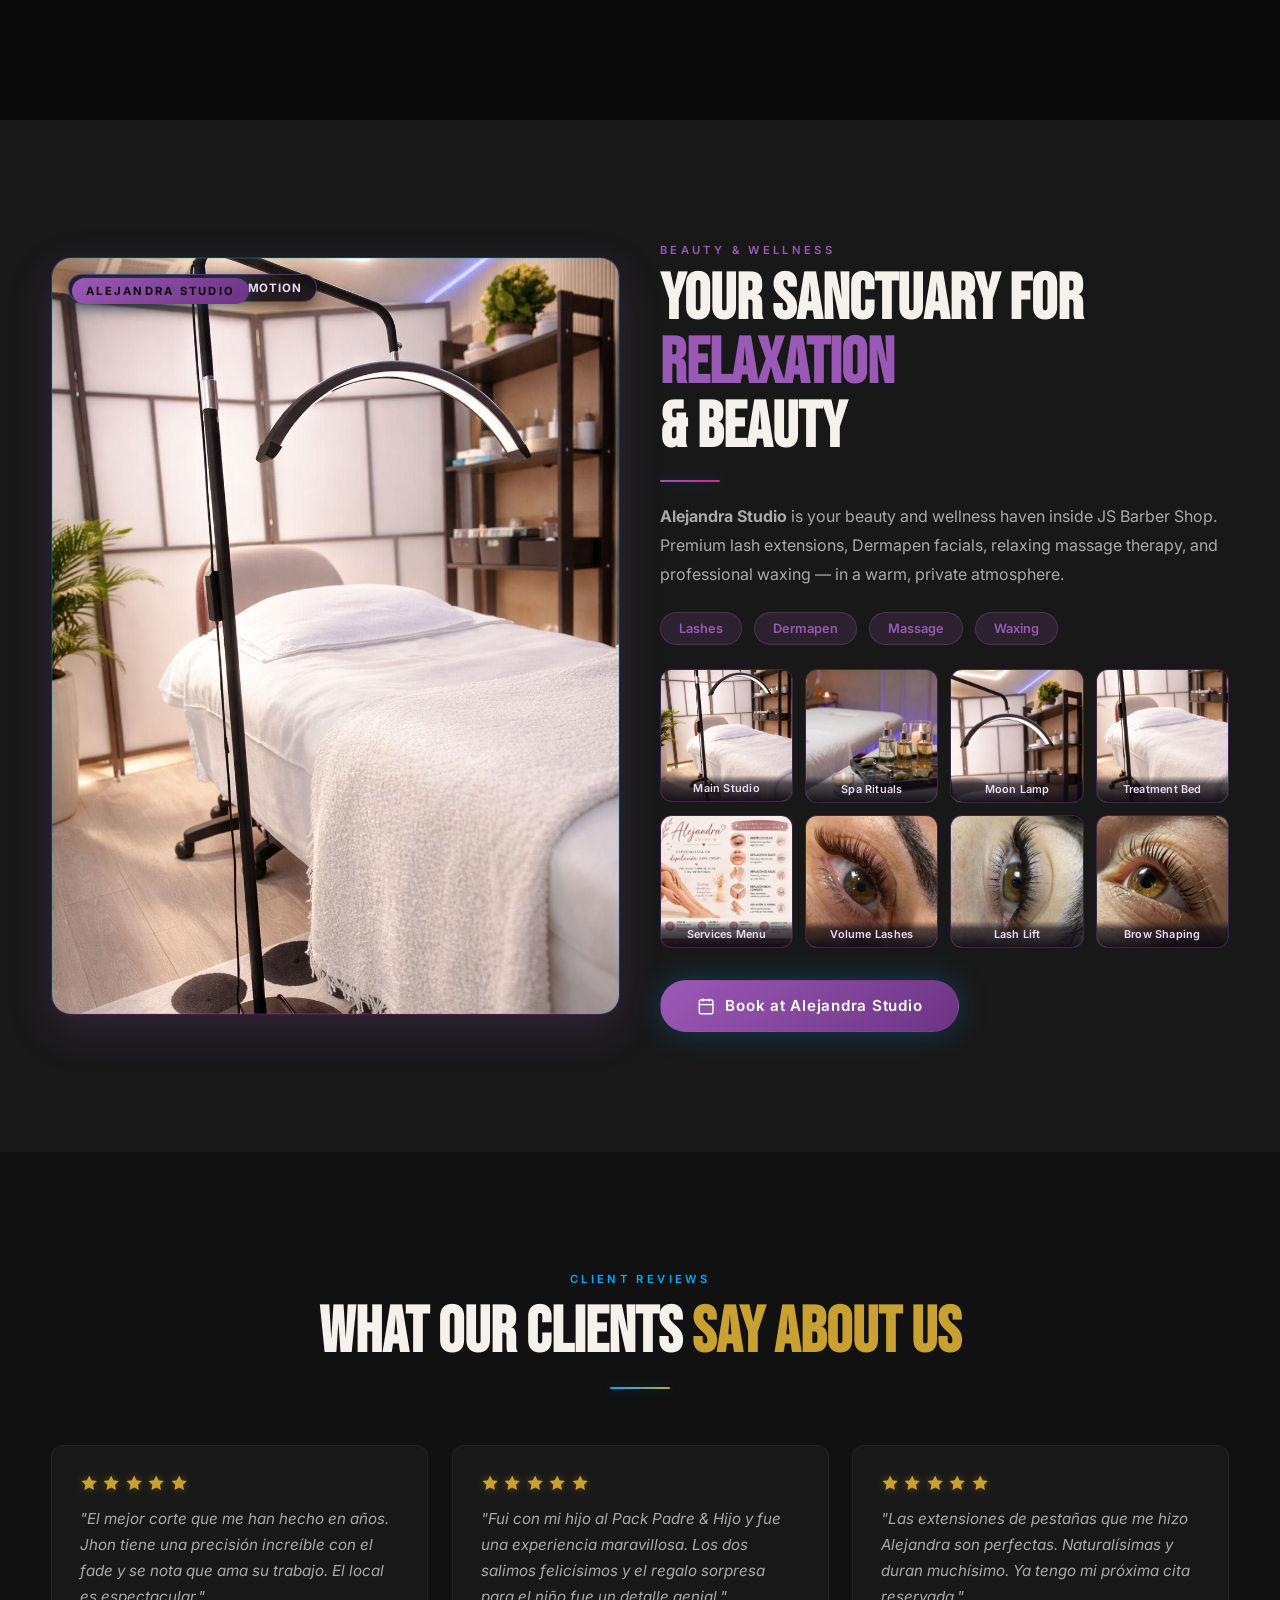
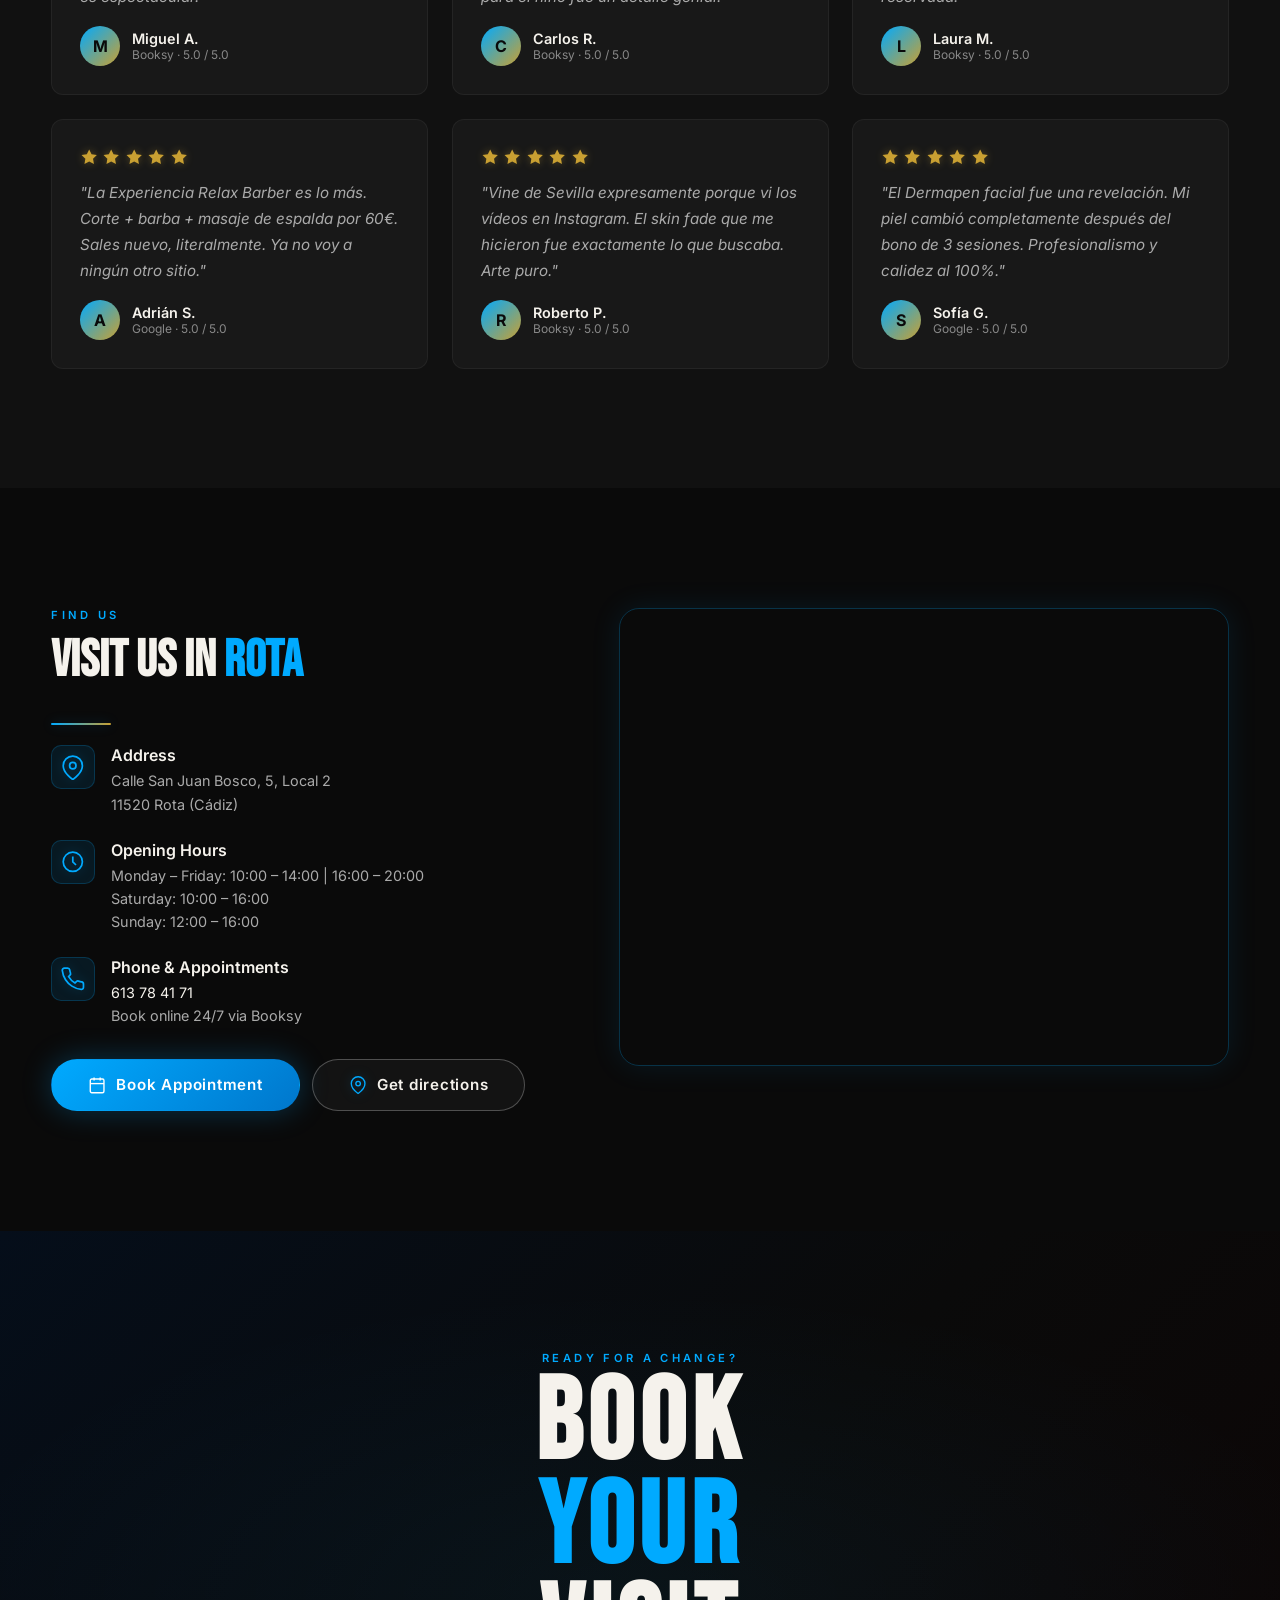
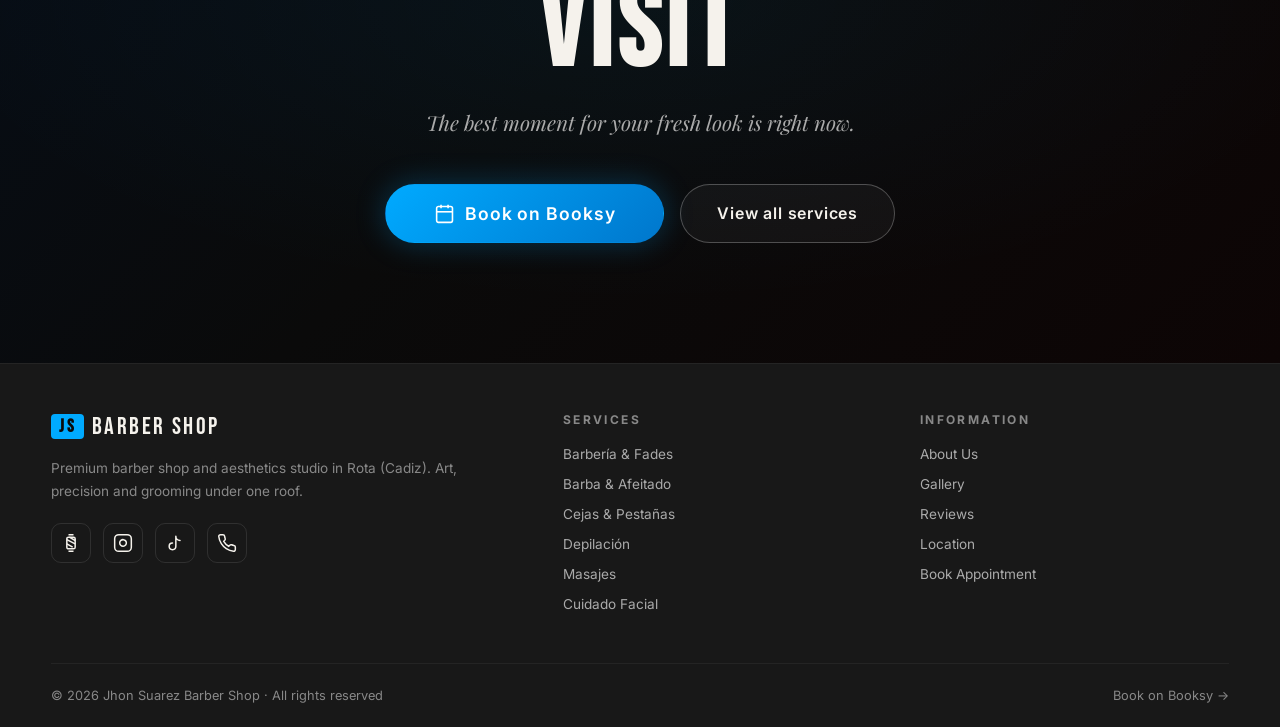
==== commit 8efef8e0: "feat: enhance Alejandra Studio with room video, authentic gallery and lightbox" ====
--- a/index.html
+++ b/index.html
@@ -615,11 +615,17 @@
          style="padding:var(--section-pad) 0; background:var(--dark-2)">
   <div class="container">
     <div class="showcase-inner">
-      <div class="showcase-visual reveal" style="aspect-ratio:3/4">
-        <img src="assets/images/estetica.jpg"
-             alt="Sala de estética Alejandra Studio — camilla y equipamiento profesional"
-             loading="lazy" width="500" height="667">
-        <span class="showcase-accent" style="background:var(--purple)">ALEJANDRA STUDIO</span>
+      <div class="showcase-visual reveal estetica-video-card" style="aspect-ratio:3/4">
+        <video id="estetica-hero-video" autoplay muted loop playsinline poster="assets/images/estetica.jpg">
+          <source src="assets/videos/estetica-studio.mp4" type="video/mp4">
+          <source src="assets/videos/clips/clip5_studio.mp4" type="video/mp4">
+          <img src="assets/images/estetica.jpg" alt="Sala de estética Alejandra Studio — camilla y equipamiento profesional" loading="lazy" width="500" height="667">
+        </video>
+        <div class="estetica-video-badge">
+          <span class="estetica-live-dot"></span>
+          <span data-i18n="estetica_badge_video">SALA ORIGINAL · EN VIVO</span>
+        </div>
+        <span class="showcase-accent" style="background:linear-gradient(135deg,var(--purple),#6c3483);z-index:2">ALEJANDRA STUDIO</span>
       </div>
       <div class="showcase-text reveal reveal-delay-2">
         <p class="section-label" style="color:var(--purple)" data-i18n="cinema_estetica_label">Belleza &amp; Bienestar</p>
@@ -638,11 +644,39 @@
           <span style="background:rgba(155,89,182,0.15);border:1px solid rgba(155,89,182,0.3);color:var(--purple);padding:8px 18px;border-radius:50px;font-size:0.8rem;font-weight:600;display:inline-flex;align-items:center;gap:6px" data-i18n="estetica_tag_massage">Masajes</span>
           <span style="background:rgba(155,89,182,0.15);border:1px solid rgba(155,89,182,0.3);color:var(--purple);padding:8px 18px;border-radius:50px;font-size:0.8rem;font-weight:600;display:inline-flex;align-items:center;gap:6px" data-i18n="estetica_tag_wax">Depilación</span>
         </div>
-        <div class="estetica-gallery reveal reveal-delay-3" style="display:grid;grid-template-columns:repeat(4,1fr);gap:10px;margin-top:24px;">
-          <div class="estetica-thumb tilt-card" style="border-radius:10px;overflow:hidden;border:1px solid rgba(155,89,182,0.3);aspect-ratio:1;"><img src="assets/images/pestanas-1.jpg" alt="Pestañas Alejandra Studio" style="object-fit:cover;width:100%;height:100%;" loading="lazy"></div>
-          <div class="estetica-thumb tilt-card" style="border-radius:10px;overflow:hidden;border:1px solid rgba(155,89,182,0.3);aspect-ratio:1;"><img src="assets/images/pestanas-2.jpg" alt="Pestañas Alejandra Studio" style="object-fit:cover;width:100%;height:100%;" loading="lazy"></div>
-          <div class="estetica-thumb tilt-card" style="border-radius:10px;overflow:hidden;border:1px solid rgba(155,89,182,0.3);aspect-ratio:1;"><img src="assets/images/pestanas-3.jpg" alt="Pestañas Alejandra Studio" style="object-fit:cover;width:100%;height:100%;" loading="lazy"></div>
-          <div class="estetica-thumb tilt-card" style="border-radius:10px;overflow:hidden;border:1px solid rgba(155,89,182,0.3);aspect-ratio:1;"><img src="assets/images/pestanas-4.jpg" alt="Pestañas Alejandra Studio" style="object-fit:cover;width:100%;height:100%;" loading="lazy"></div>
+        <div class="estetica-gallery-grid-main reveal reveal-delay-3">
+          <div class="estetica-tile" title="Sala Principal Alejandra Studio">
+            <img src="assets/images/estetica.jpg" alt="Sala de estética original Alejandra Studio" loading="lazy">
+            <span class="estetica-tile-label" data-i18n="estetica_photo_room">Sala Principal</span>
+          </div>
+          <div class="estetica-tile" title="Rincón Spa & Cuidados">
+            <img src="assets/images/hud_scene5.jpg" alt="Rincón Spa Alejandra Studio" loading="lazy">
+            <span class="estetica-tile-label" data-i18n="estetica_photo_spa">Rincón Spa</span>
+          </div>
+          <div class="estetica-tile" title="Lámpara Moon & Cabina">
+            <img src="assets/images/estetica-lampara.jpg" alt="Equipamiento e iluminación profesional" loading="lazy">
+            <span class="estetica-tile-label" data-i18n="estetica_photo_lamp">Lámpara Moon</span>
+          </div>
+          <div class="estetica-tile" title="Camilla y Confort">
+            <img src="assets/images/estetica-camilla.jpg" alt="Camilla de tratamiento y bienestar" loading="lazy">
+            <span class="estetica-tile-label" data-i18n="estetica_photo_camilla">Camilla &amp; Confort</span>
+          </div>
+          <div class="estetica-tile" title="Carta Oficial de Depilación & Servicios">
+            <img src="assets/images/servicios-estetica.jpg" alt="Servicios oficiales Alejandra Estudio" loading="lazy">
+            <span class="estetica-tile-label" data-i18n="estetica_photo_menu">Carta de Servicios</span>
+          </div>
+          <div class="estetica-tile" title="Extensiones de Pestañas">
+            <img src="assets/images/pestanas-1.jpg" alt="Pestañas Alejandra Studio" loading="lazy">
+            <span class="estetica-tile-label" data-i18n="estetica_photo_lash1">Pestañas Volumen</span>
+          </div>
+          <div class="estetica-tile" title="Lifting de Pestañas">
+            <img src="assets/images/pestanas-2.jpg" alt="Lifting de pestañas natural" loading="lazy">
+            <span class="estetica-tile-label" data-i18n="estetica_photo_lash2">Lifting Pestañas</span>
+          </div>
+          <div class="estetica-tile" title="Diseño de Mirada">
+            <img src="assets/images/pestanas-3.jpg" alt="Diseño de cejas y mirada" loading="lazy">
+            <span class="estetica-tile-label" data-i18n="estetica_photo_lash3">Diseño Mirada</span>
+          </div>
         </div>
 
         <div style="margin-top:32px" class="reveal reveal-delay-3">
--- a/assets/css/main.css
+++ b/assets/css/main.css
@@ -1555,6 +1555,109 @@
 #lightbox-prev { left: 24px; }
 #lightbox-next { right: 24px; }
 
+/* ── ALEJANDRA STUDIO ENHANCED ── */
+.estetica-video-card {
+  position: relative;
+  overflow: hidden;
+  border-radius: var(--radius-lg);
+  border: 1px solid rgba(155, 89, 182, 0.35);
+  box-shadow: 0 15px 45px rgba(155, 89, 182, 0.2);
+  background: #0d0a12;
+}
+.estetica-video-card video {
+  width: 100%;
+  height: 100%;
+  object-fit: cover;
+  display: block;
+}
+.estetica-video-badge {
+  position: absolute;
+  top: 16px;
+  left: 16px;
+  background: rgba(15, 12, 20, 0.88);
+  backdrop-filter: blur(10px);
+  -webkit-backdrop-filter: blur(10px);
+  border: 1px solid rgba(155, 89, 182, 0.45);
+  border-radius: 50px;
+  padding: 6px 14px;
+  font-size: 0.72rem;
+  font-weight: 700;
+  letter-spacing: 0.08em;
+  color: #eeddf8;
+  display: inline-flex;
+  align-items: center;
+  gap: 8px;
+  z-index: 2;
+  box-shadow: 0 4px 15px rgba(0,0,0,0.5);
+}
+.estetica-live-dot {
+  width: 8px;
+  height: 8px;
+  border-radius: 50%;
+  background: #a855f7;
+  box-shadow: 0 0 10px #c084fc;
+  animation: pulse-purple 2s infinite;
+}
+@keyframes pulse-purple {
+  0% { transform: scale(0.95); box-shadow: 0 0 0 0 rgba(168, 85, 247, 0.7); }
+  70% { transform: scale(1.1); box-shadow: 0 0 0 8px rgba(168, 85, 247, 0); }
+  100% { transform: scale(0.95); box-shadow: 0 0 0 0 rgba(168, 85, 247, 0); }
+}
+
+.estetica-gallery-grid-main {
+  display: grid;
+  grid-template-columns: repeat(4, 1fr);
+  gap: 12px;
+  margin-top: 24px;
+}
+.estetica-tile {
+  position: relative;
+  border-radius: 12px;
+  overflow: hidden;
+  border: 1px solid rgba(155, 89, 182, 0.3);
+  aspect-ratio: 1;
+  background: #14101a;
+  cursor: pointer;
+  transition: transform 0.3s ease, border-color 0.3s ease, box-shadow 0.3s ease;
+}
+.estetica-tile img {
+  width: 100%;
+  height: 100%;
+  object-fit: cover;
+  transition: transform 0.4s ease;
+  display: block;
+}
+.estetica-tile:hover {
+  transform: translateY(-3px);
+  border-color: rgba(168, 85, 247, 0.7);
+  box-shadow: 0 8px 25px rgba(155, 89, 182, 0.3);
+}
+.estetica-tile:hover img {
+  transform: scale(1.08);
+}
+.estetica-tile-label {
+  position: absolute;
+  bottom: 0;
+  inset-inline: 0;
+  padding: 6px 6px;
+  background: linear-gradient(to top, rgba(12,9,18,0.95) 0%, rgba(12,9,18,0.65) 70%, transparent 100%);
+  font-size: 0.68rem;
+  font-weight: 600;
+  color: #eeddf8;
+  text-align: center;
+  letter-spacing: 0.02em;
+  white-space: nowrap;
+  overflow: hidden;
+  text-overflow: ellipsis;
+  pointer-events: none;
+}
+@media (max-width: 600px) {
+  .estetica-gallery-grid-main {
+    grid-template-columns: repeat(3, 1fr);
+    gap: 8px;
+  }
+}
+
 /* ── Responsive ── */
 @media (max-width: 1024px) {
   .about-grid { grid-template-columns: 1fr; gap: 40px; }
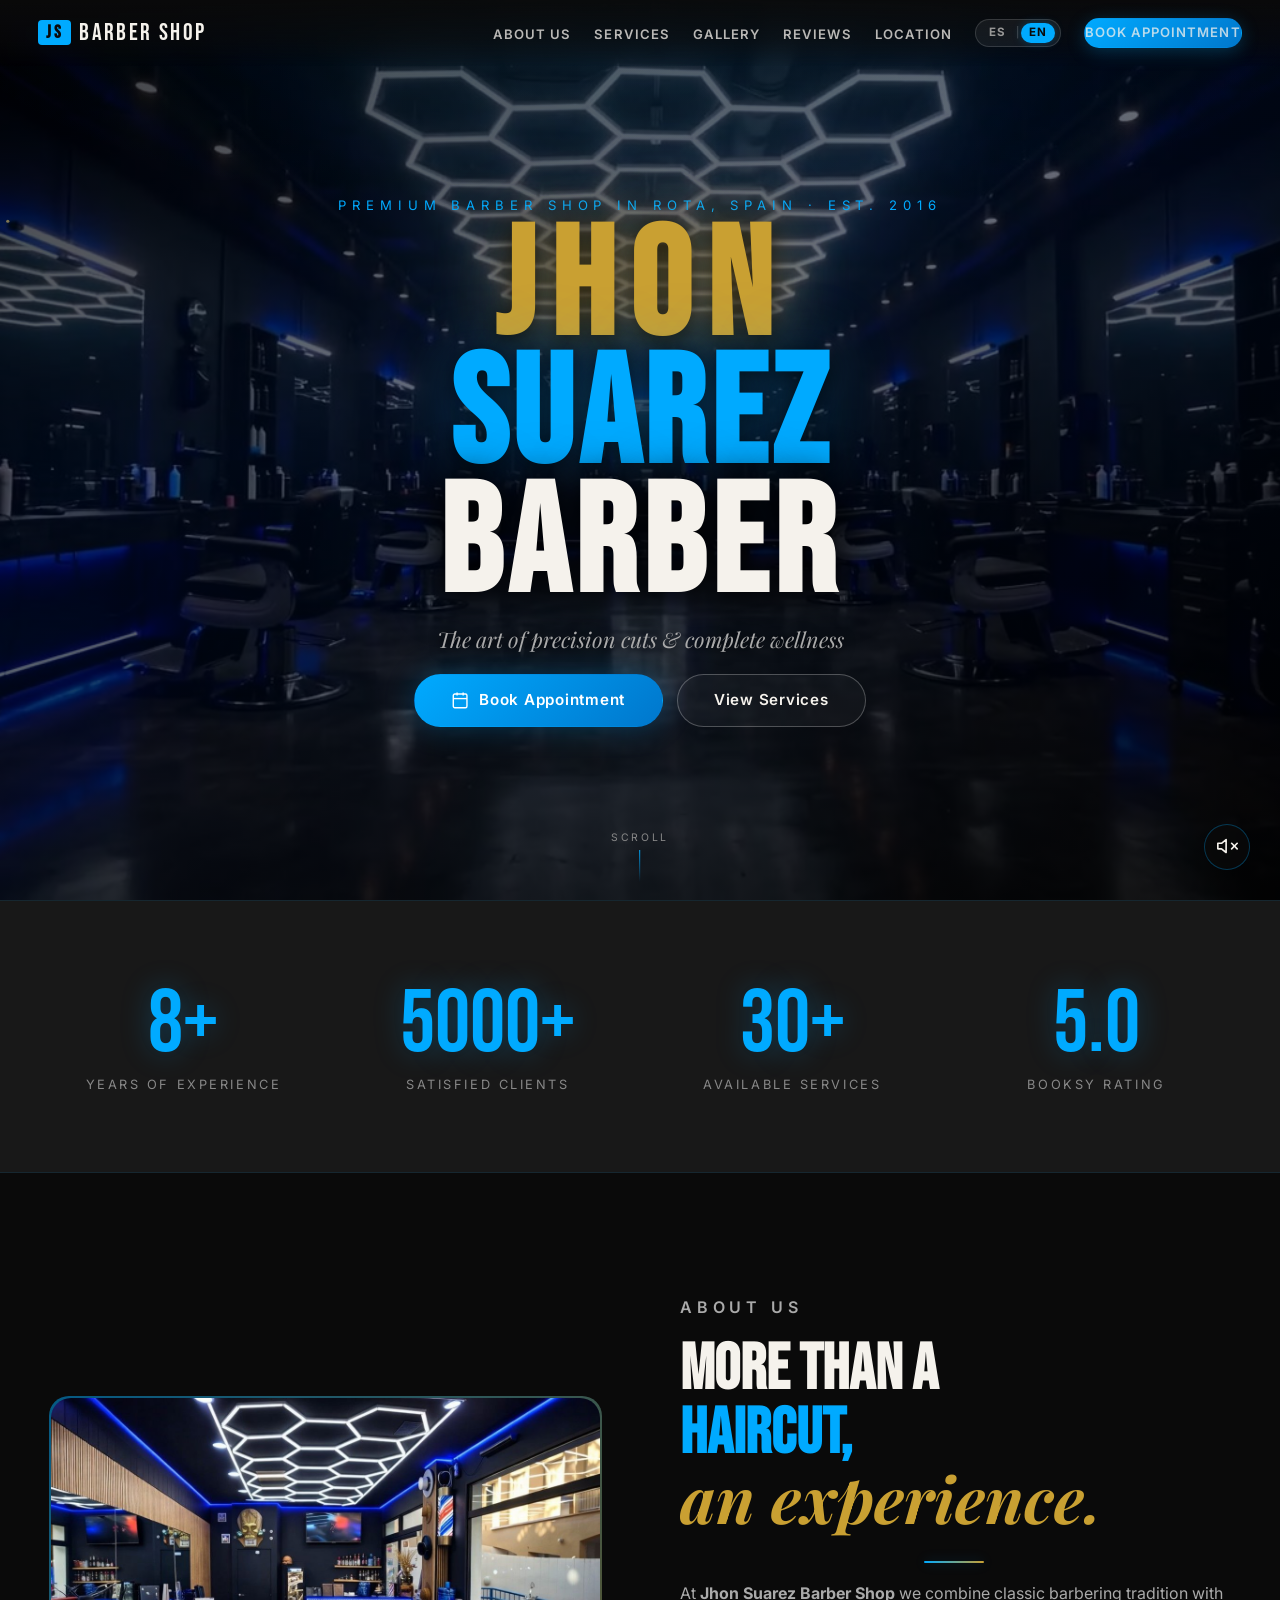
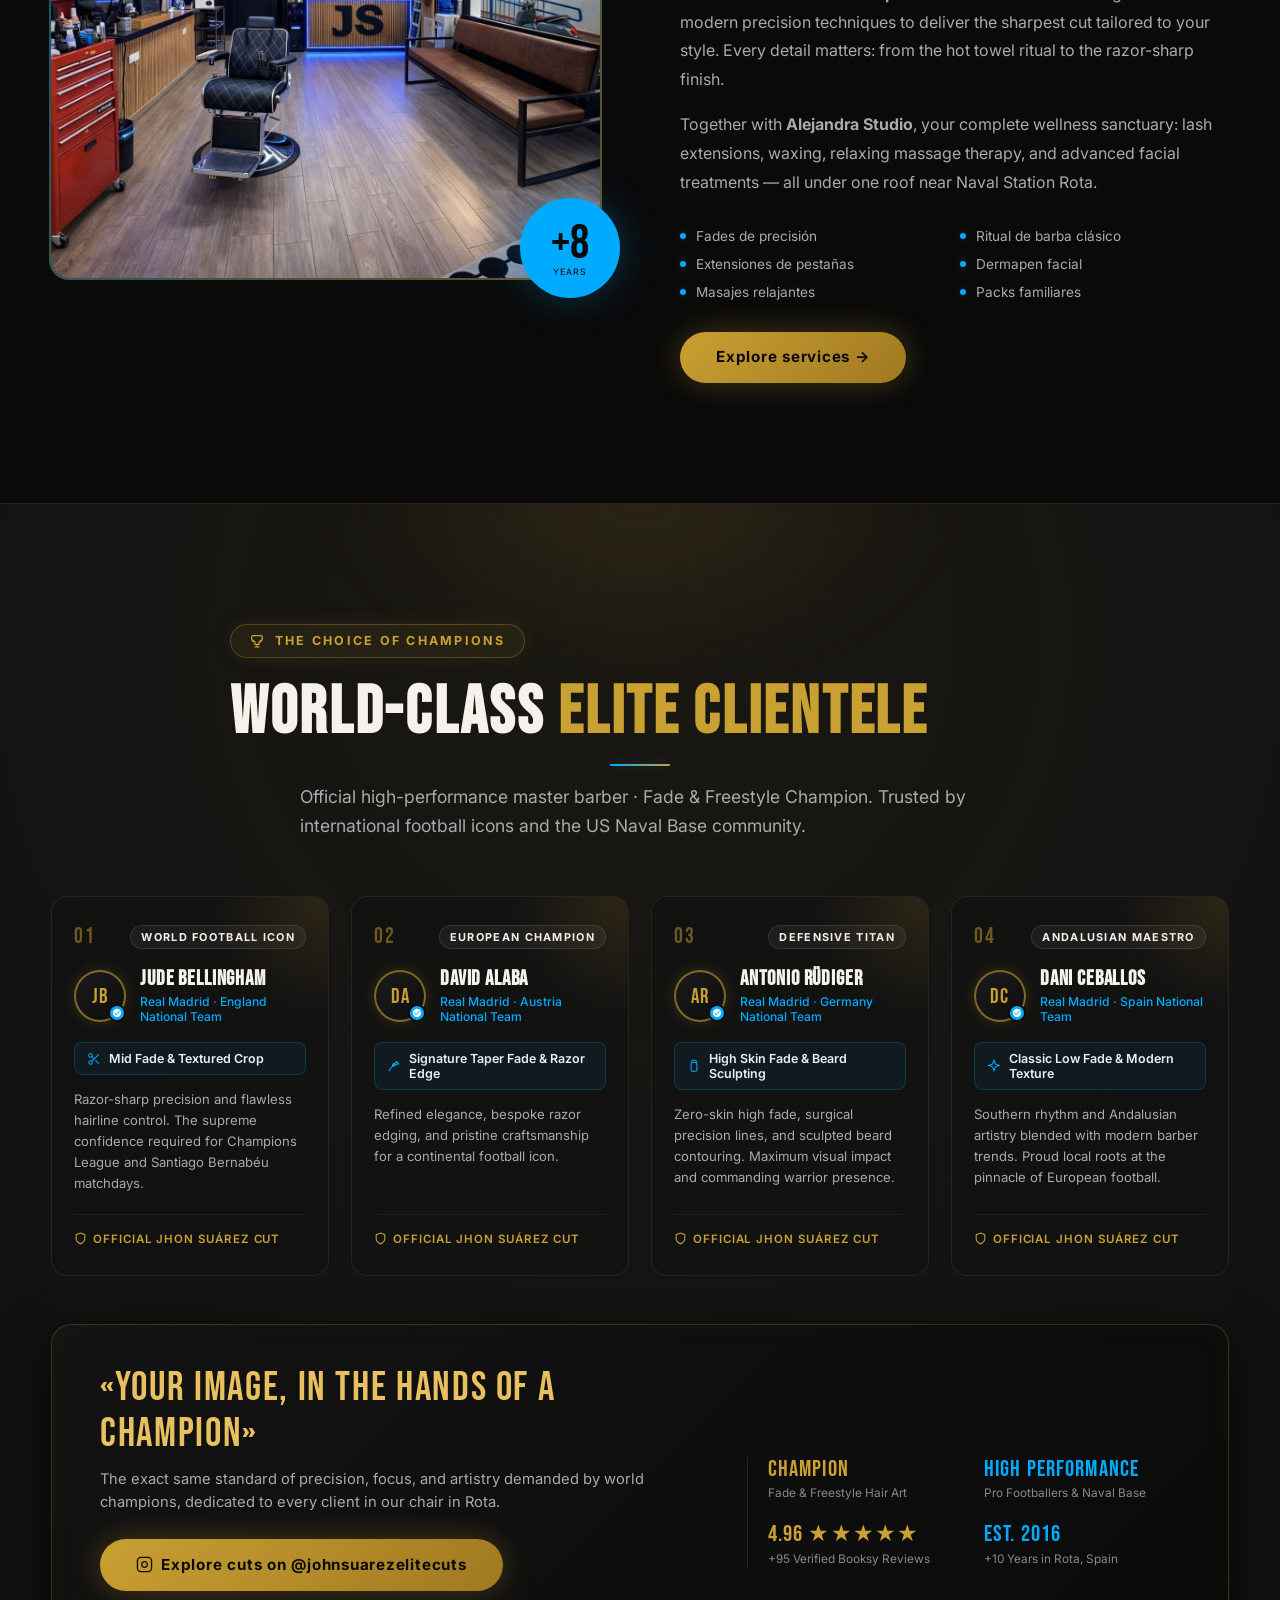
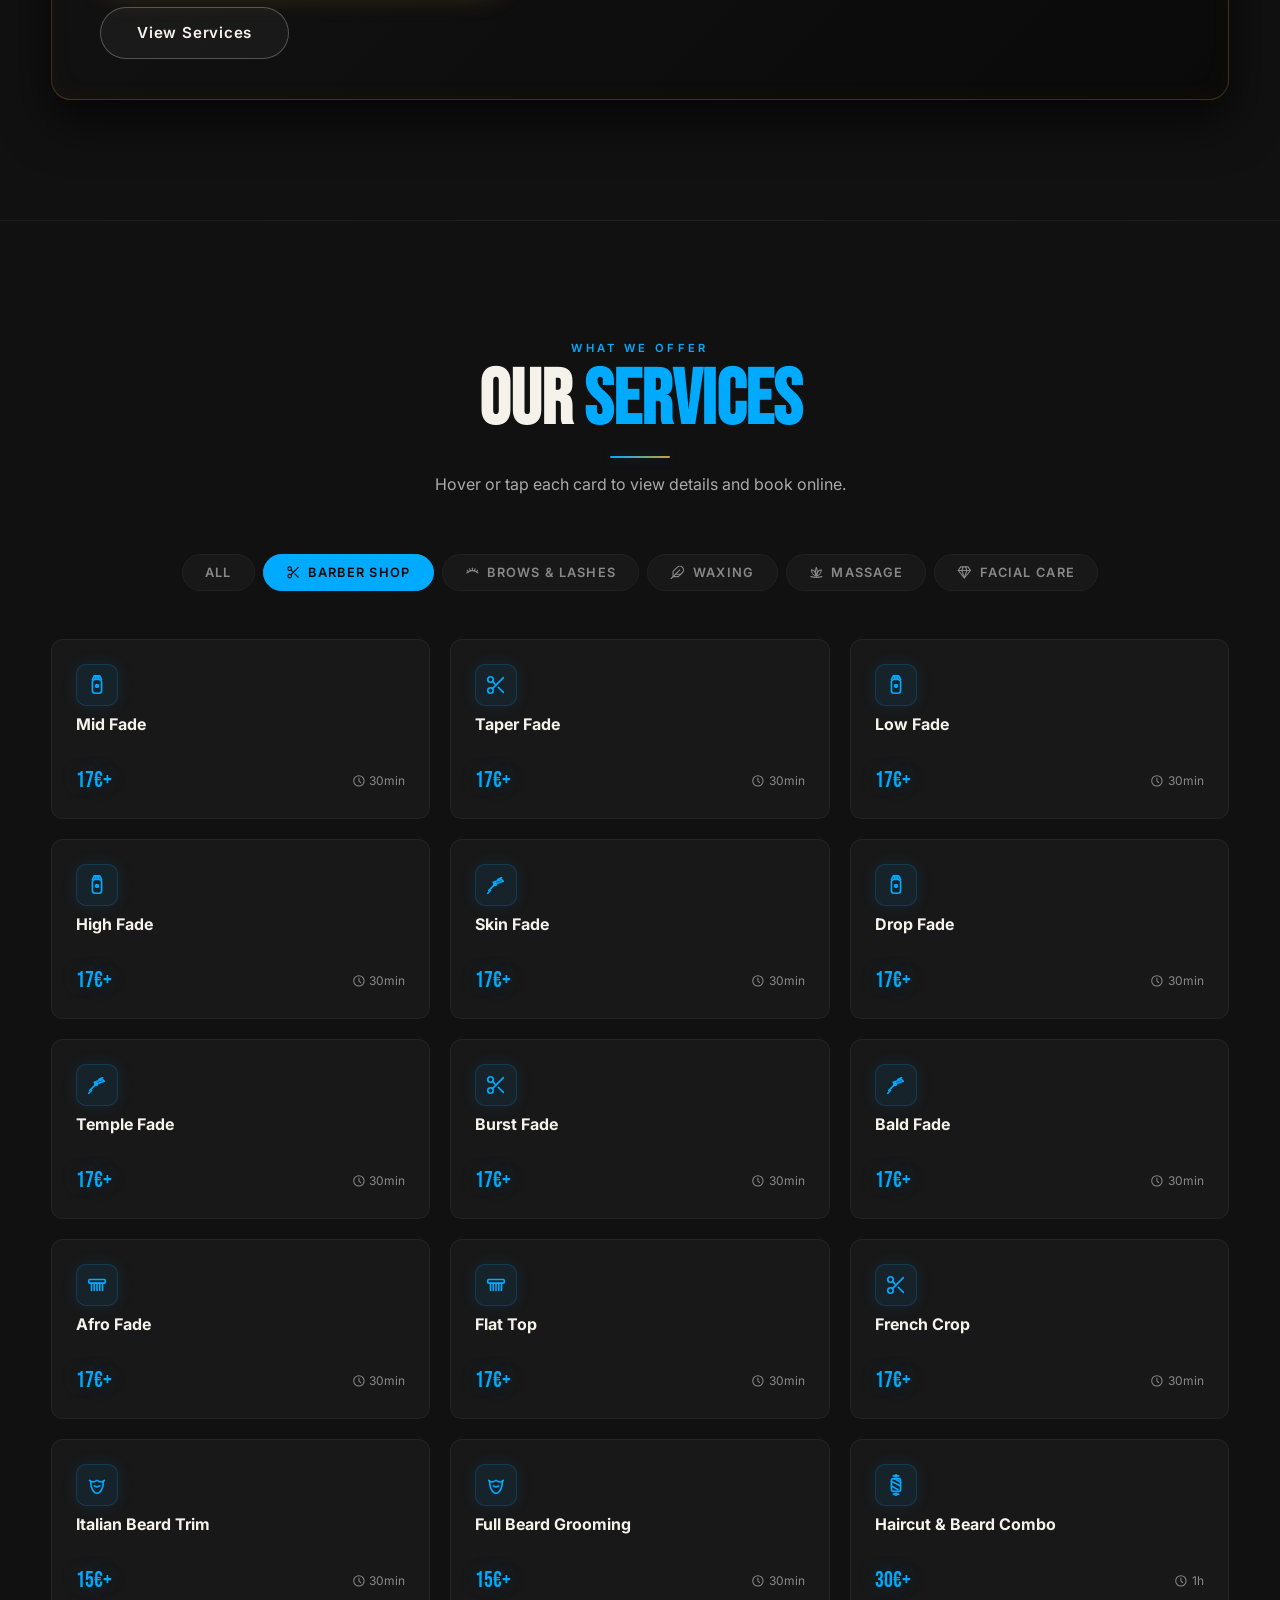
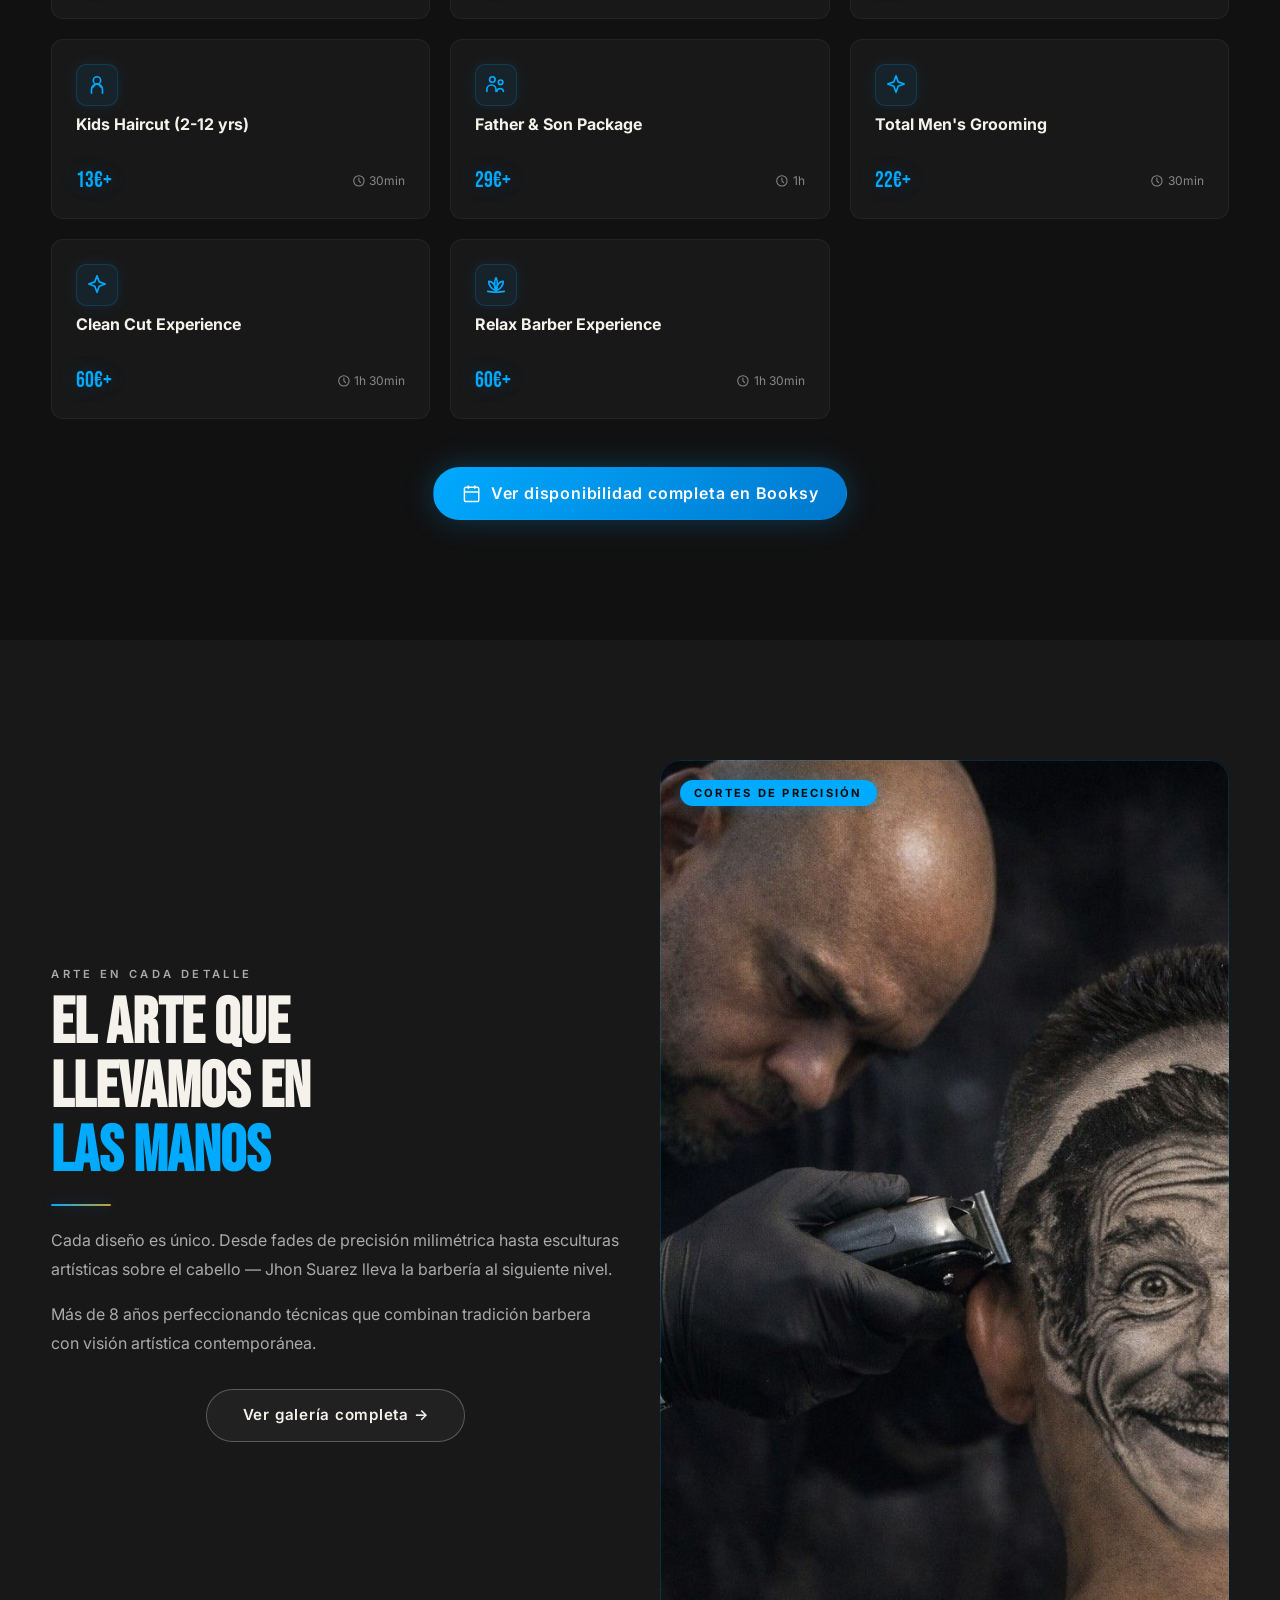
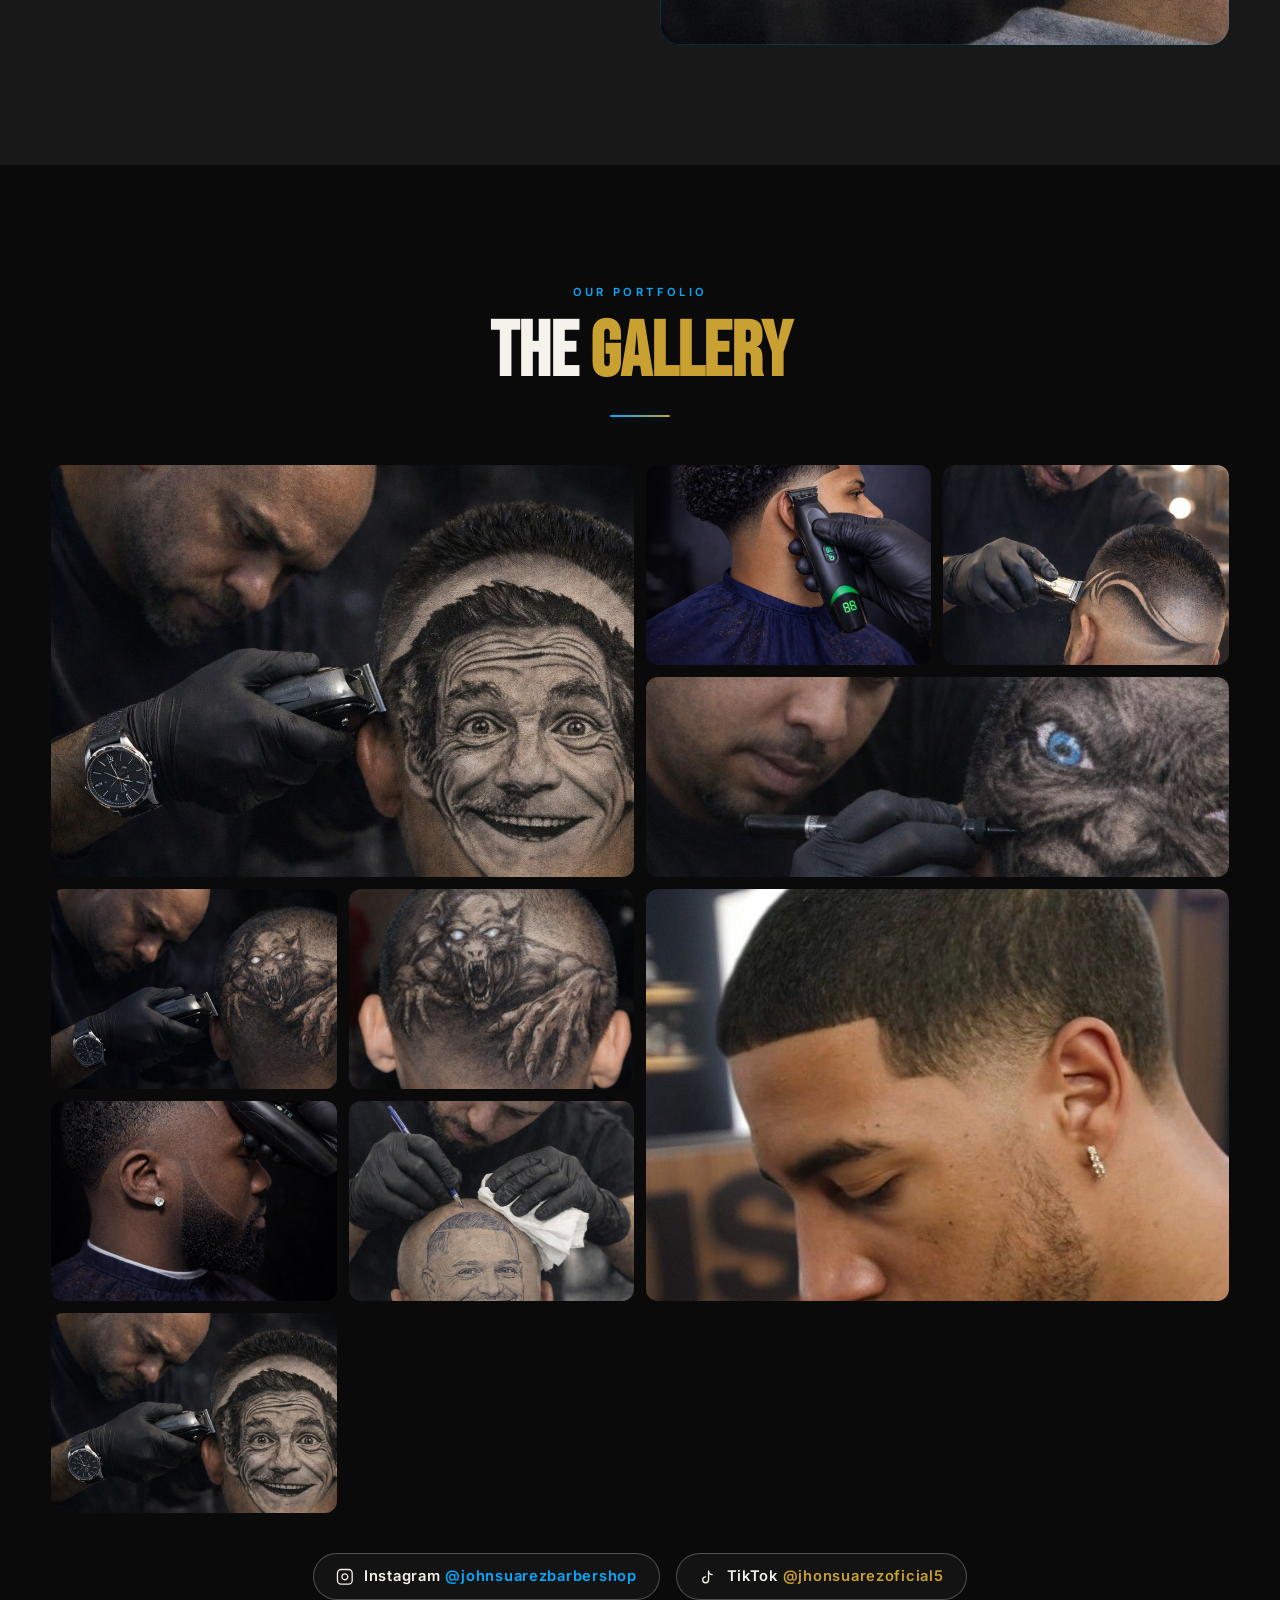
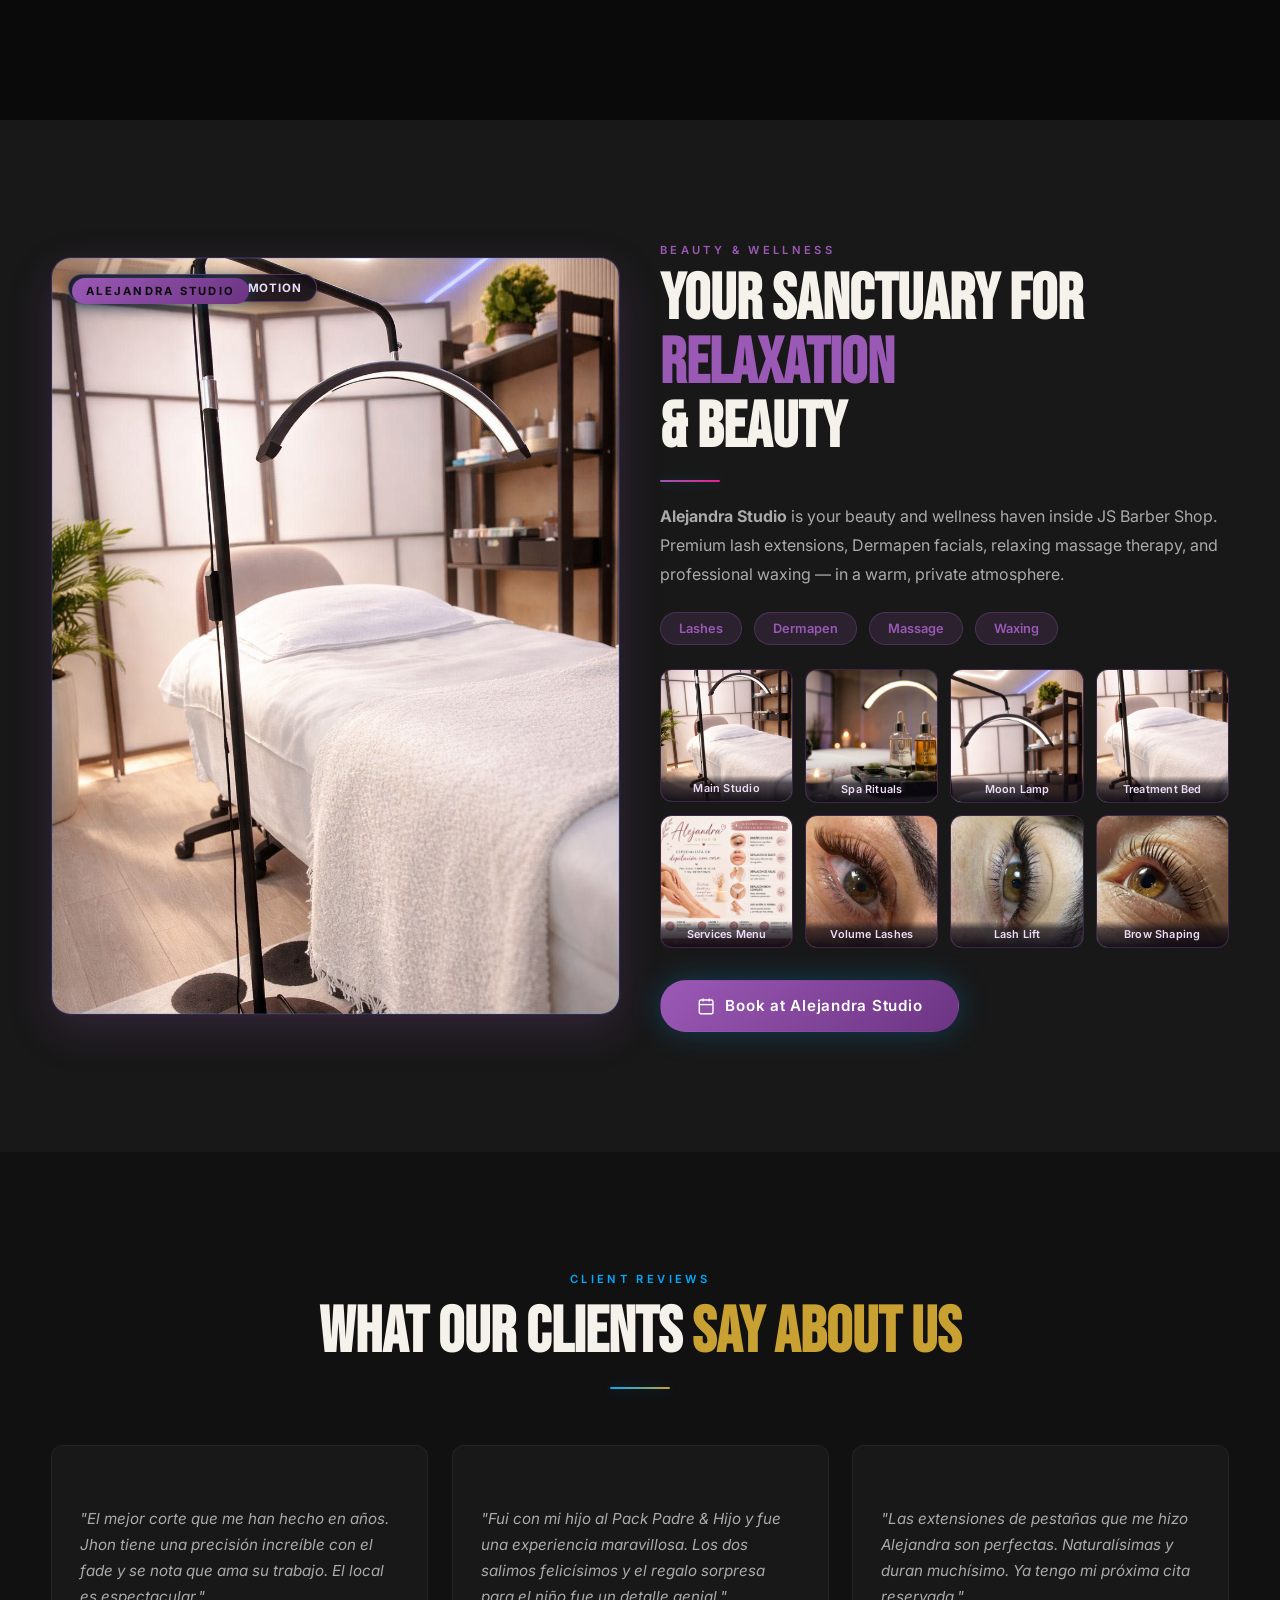
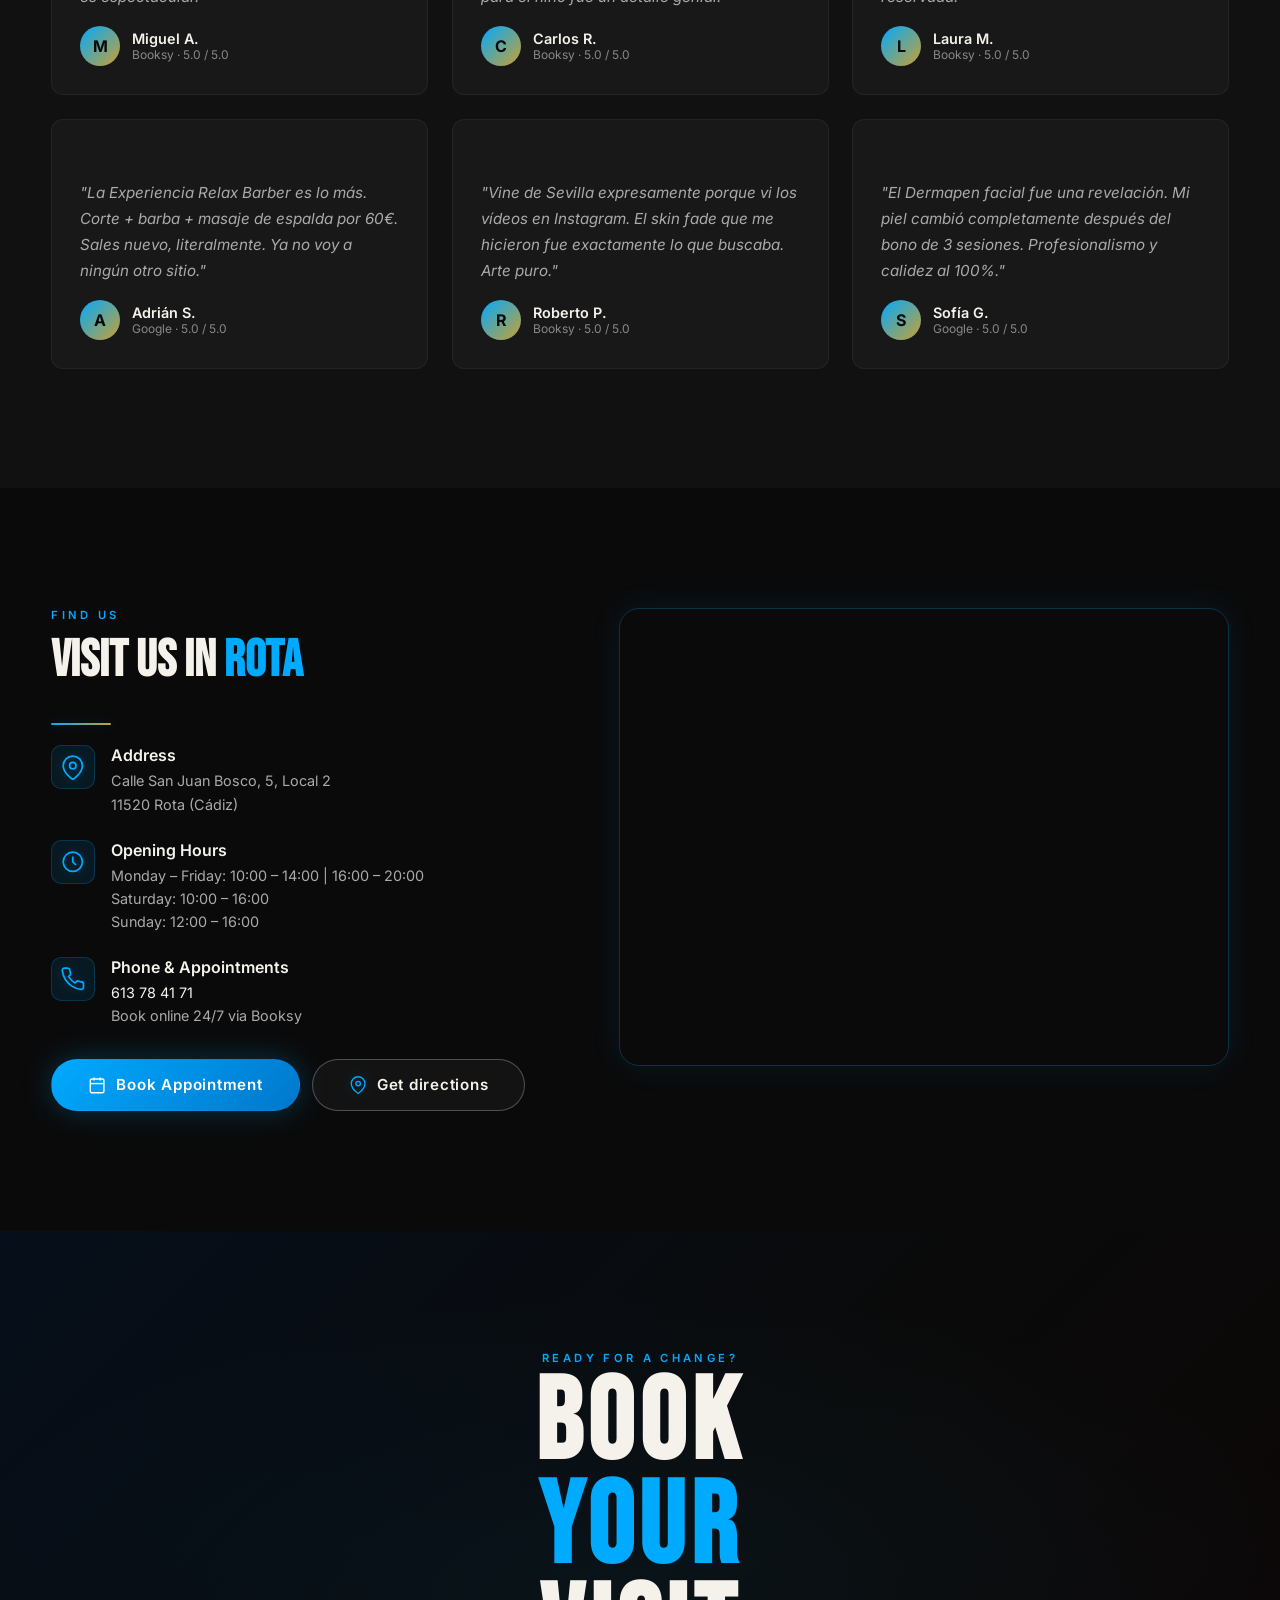
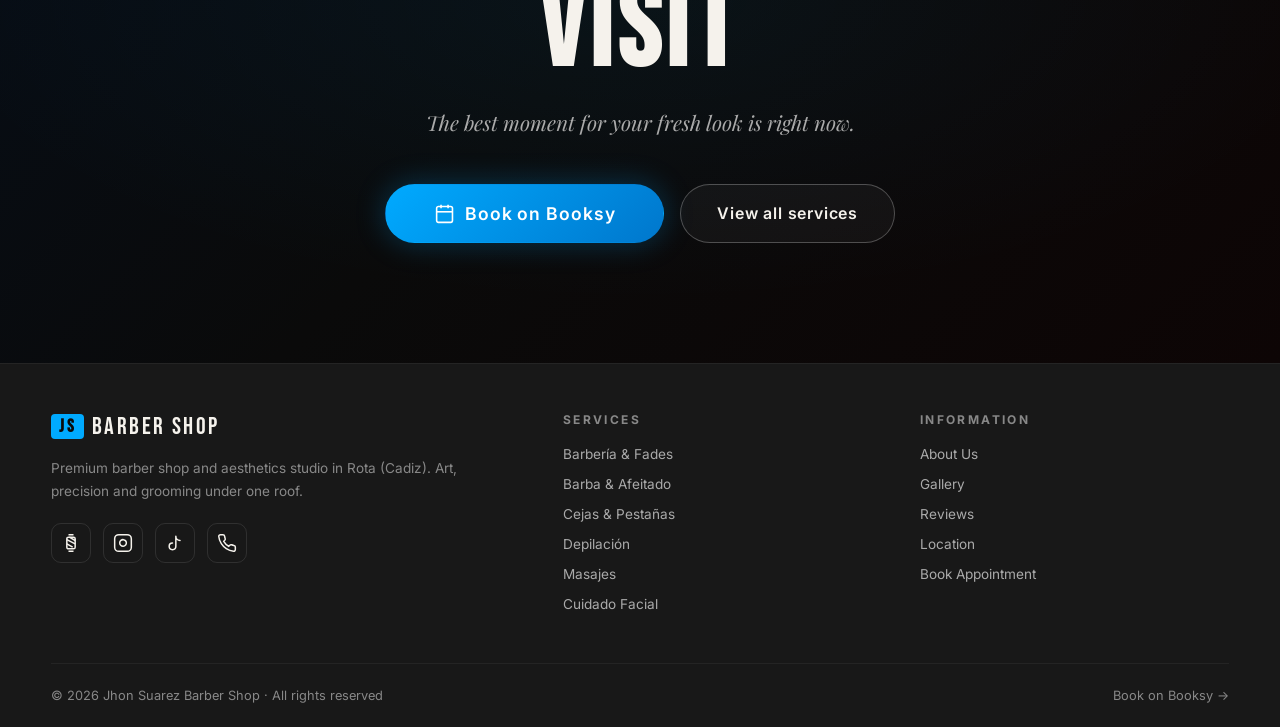
==== commit 4c0700eb: "feat: add 16:9 cinematic spa still to Alejandra Studio gallery" ====
--- a/index.html
+++ b/index.html
@@ -650,7 +650,7 @@
             <span class="estetica-tile-label" data-i18n="estetica_photo_room">Sala Principal</span>
           </div>
           <div class="estetica-tile" title="Rincón Spa & Cuidados">
-            <img src="assets/images/hud_scene5.jpg" alt="Rincón Spa Alejandra Studio" loading="lazy">
+            <img src="assets/images/estetica-cine-productos.jpg" alt="Rincón Spa Alejandra Studio" loading="lazy">
             <span class="estetica-tile-label" data-i18n="estetica_photo_spa">Rincón Spa</span>
           </div>
           <div class="estetica-tile" title="Lámpara Moon & Cabina">
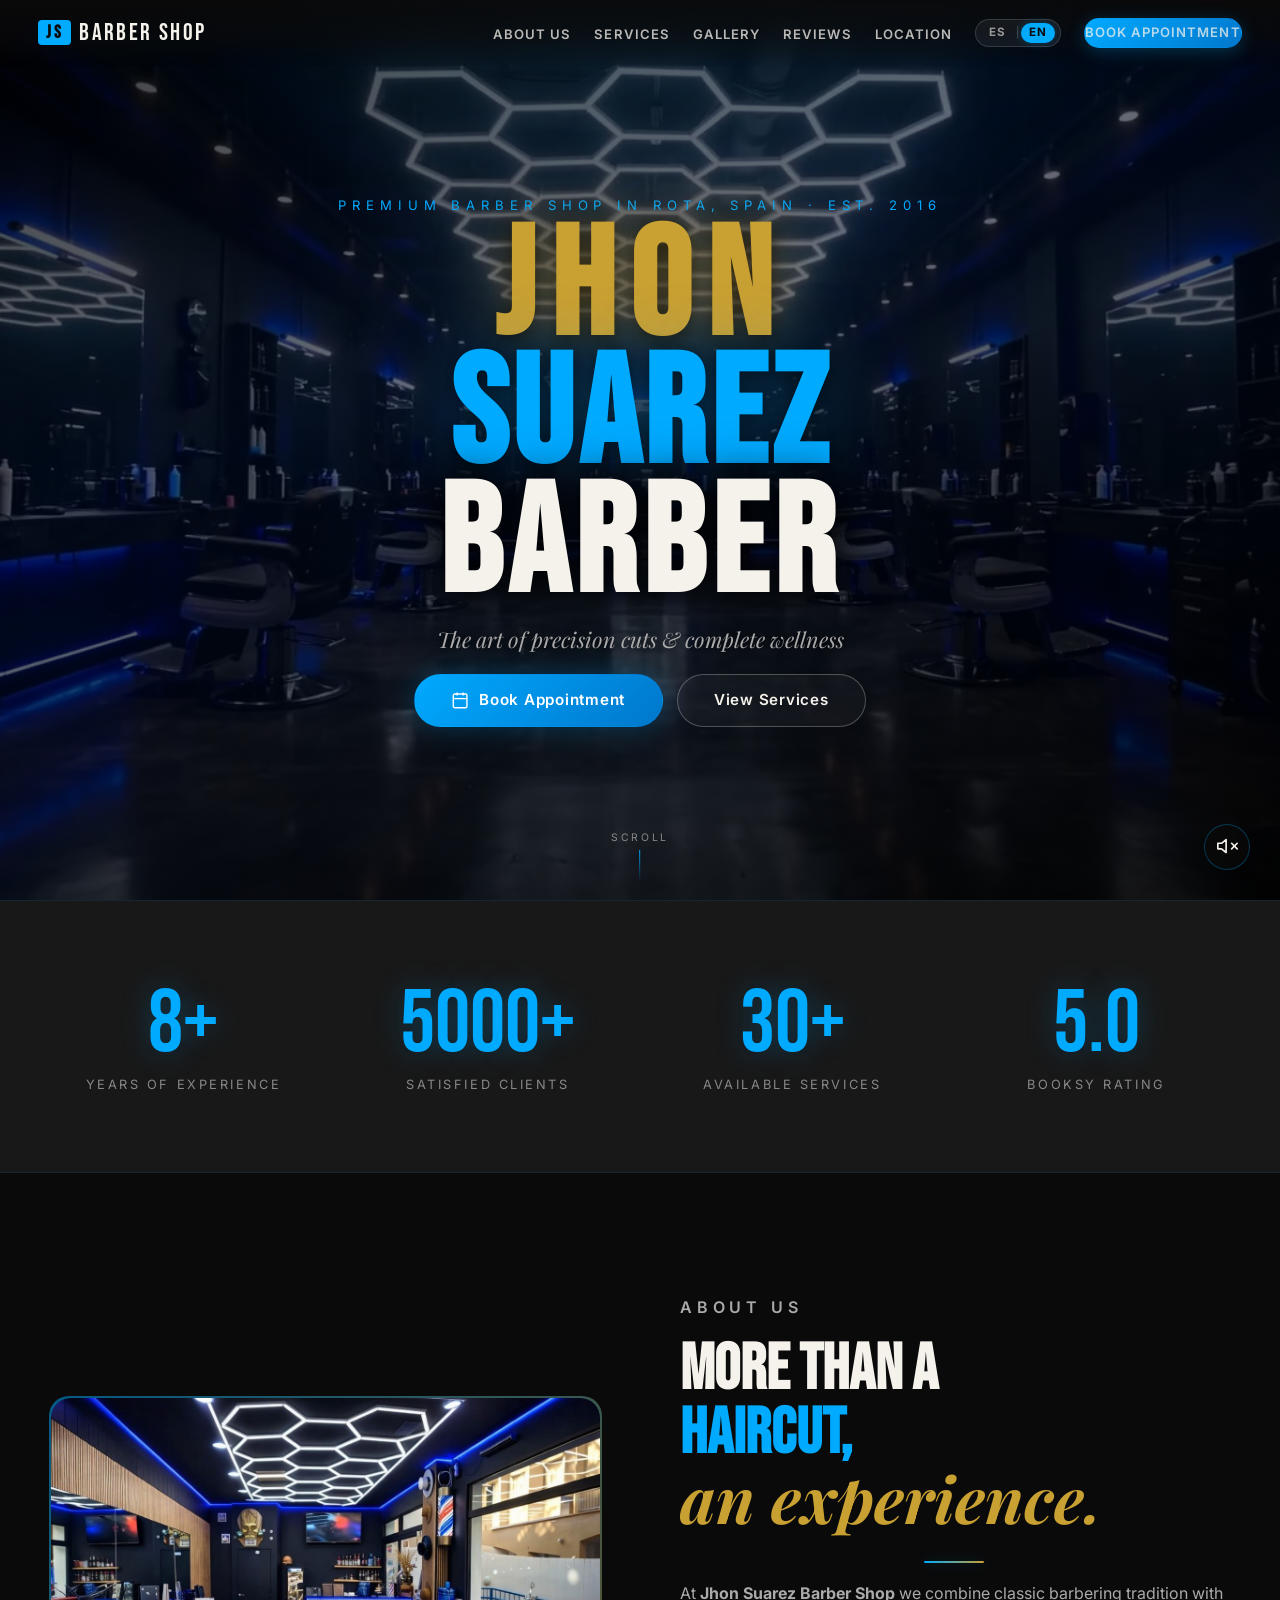
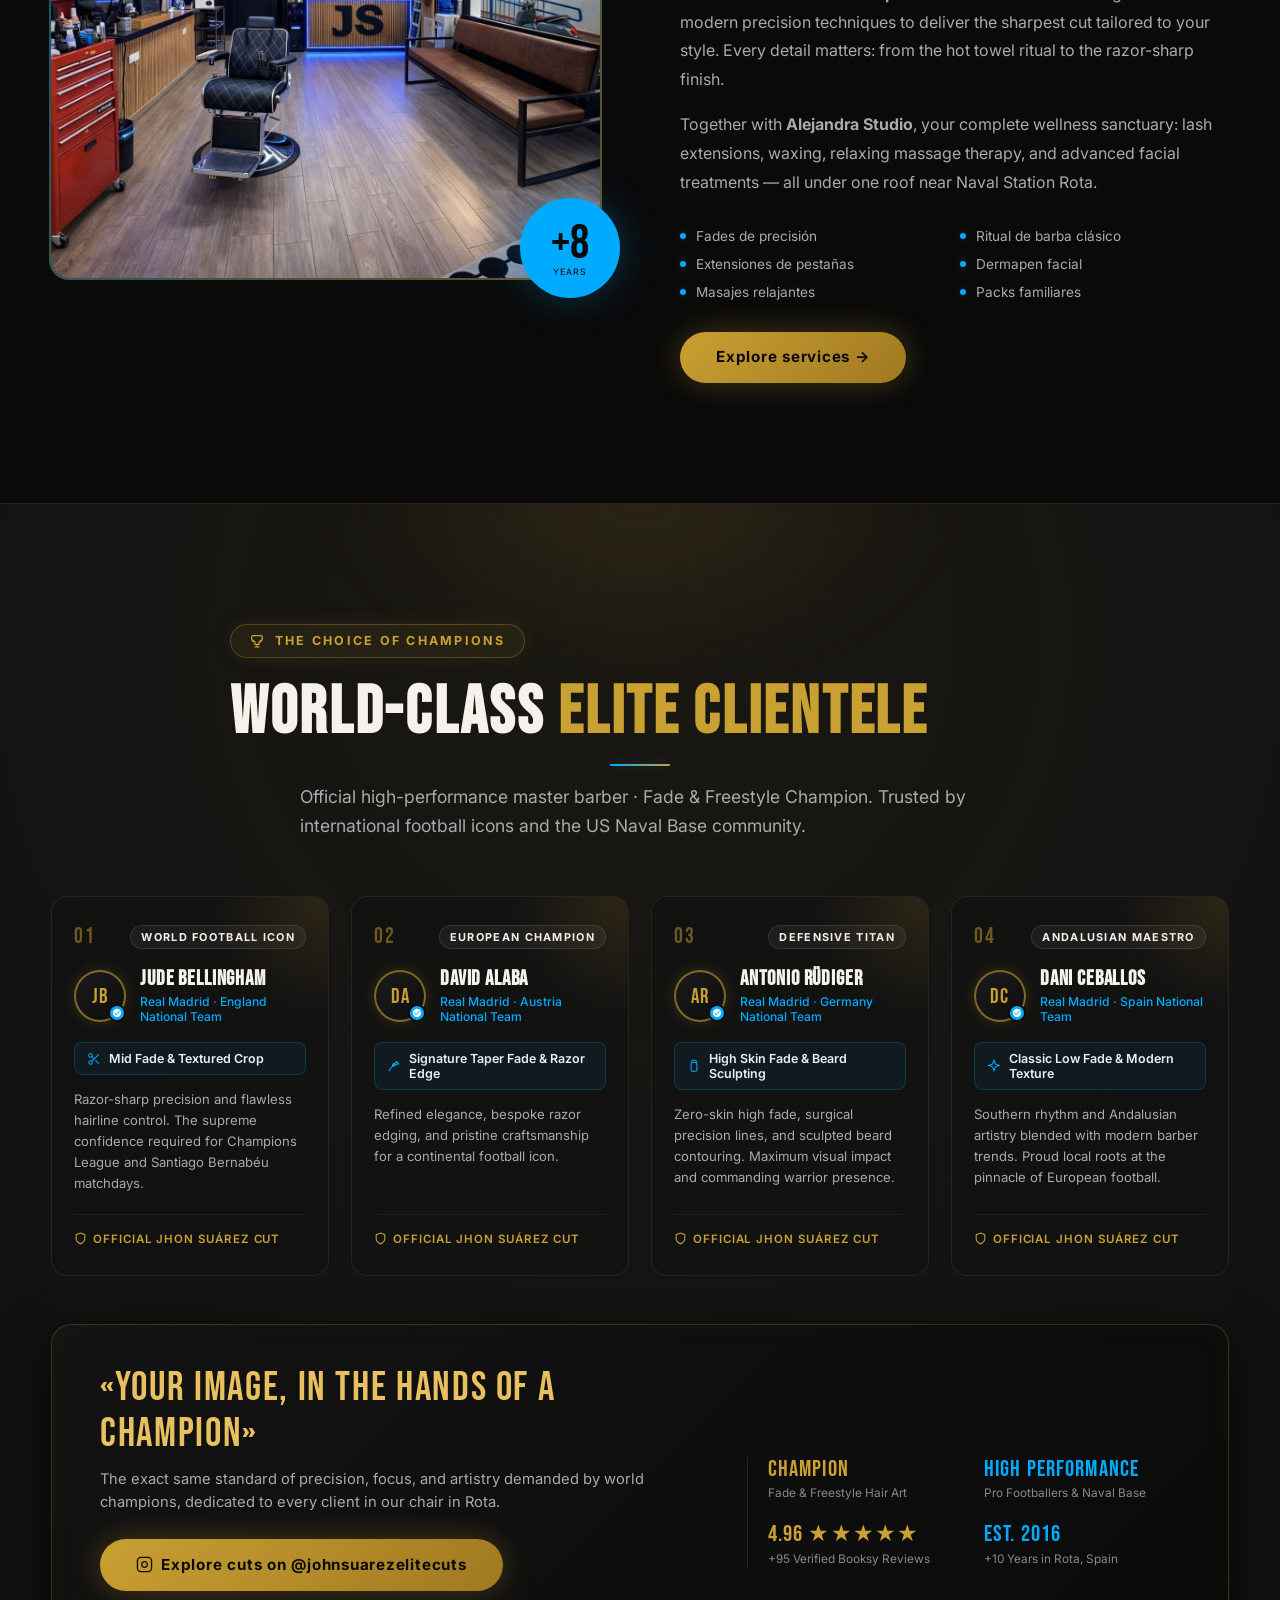
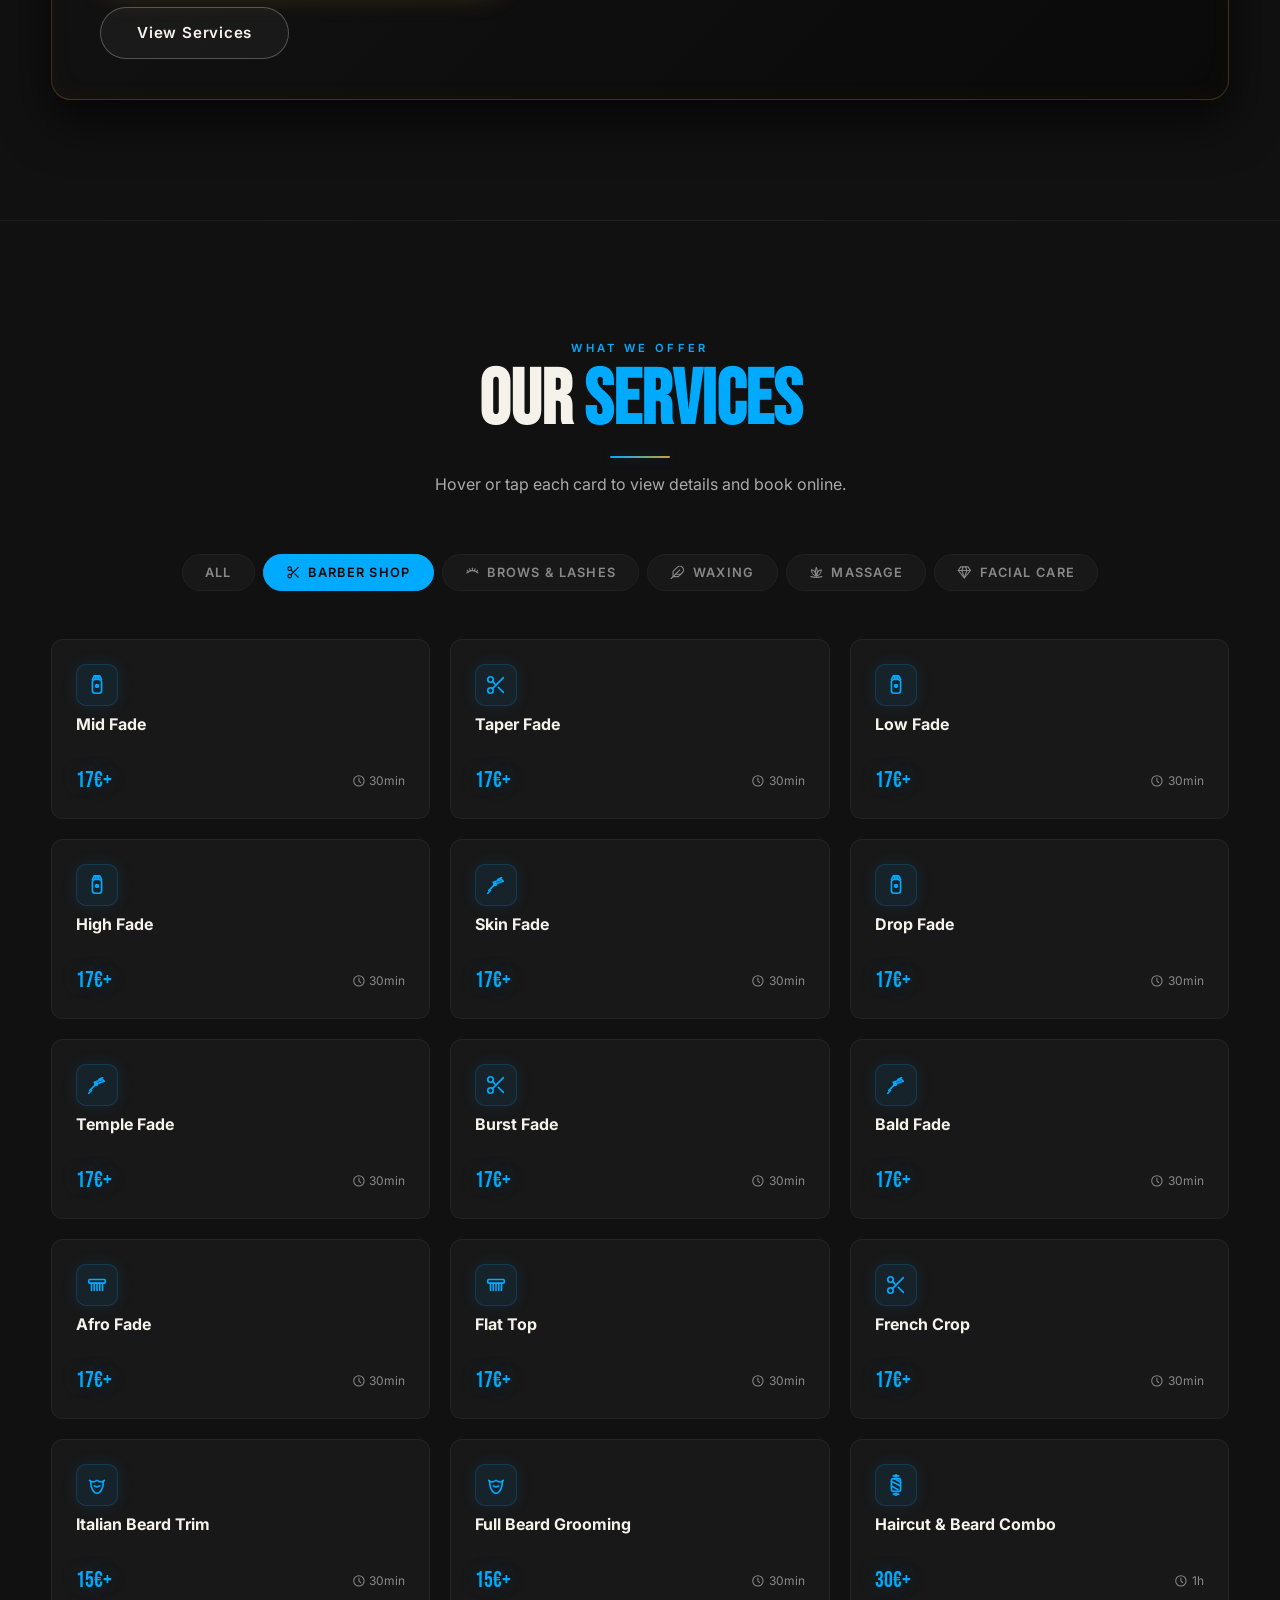
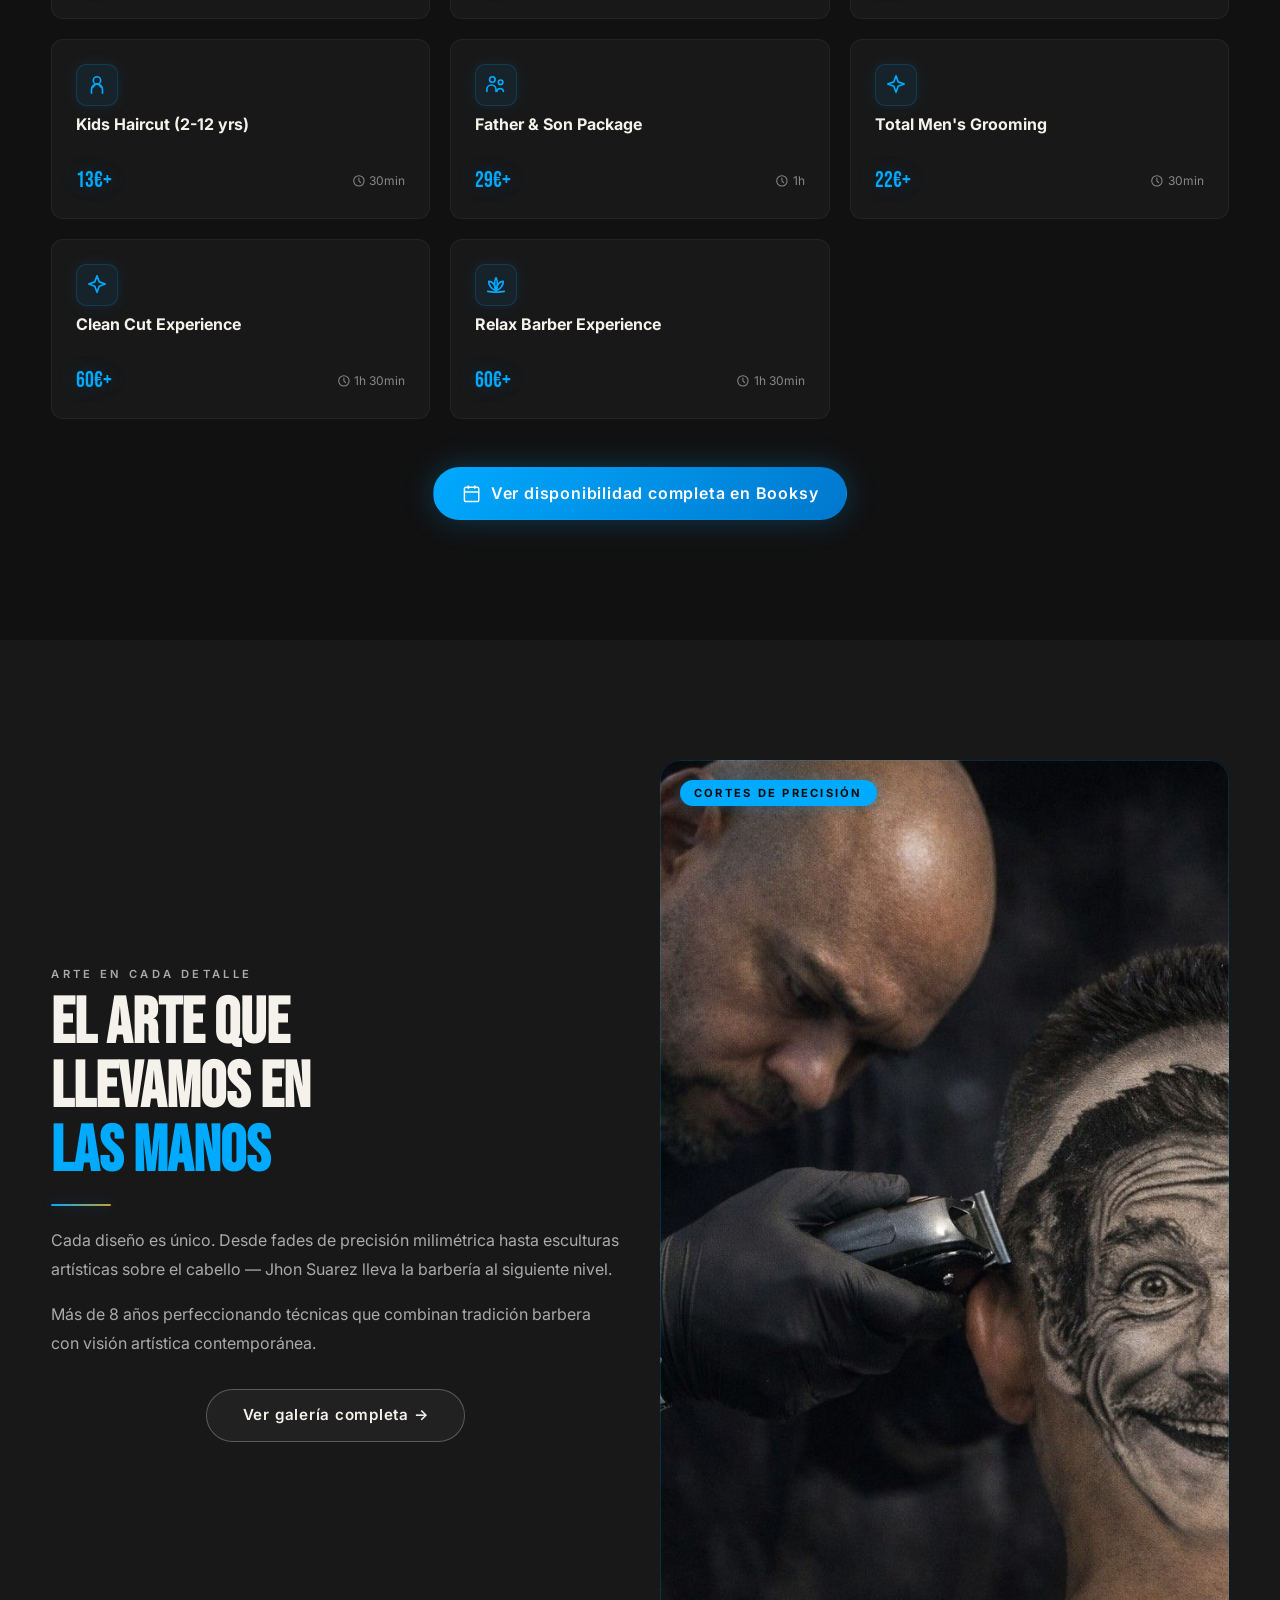
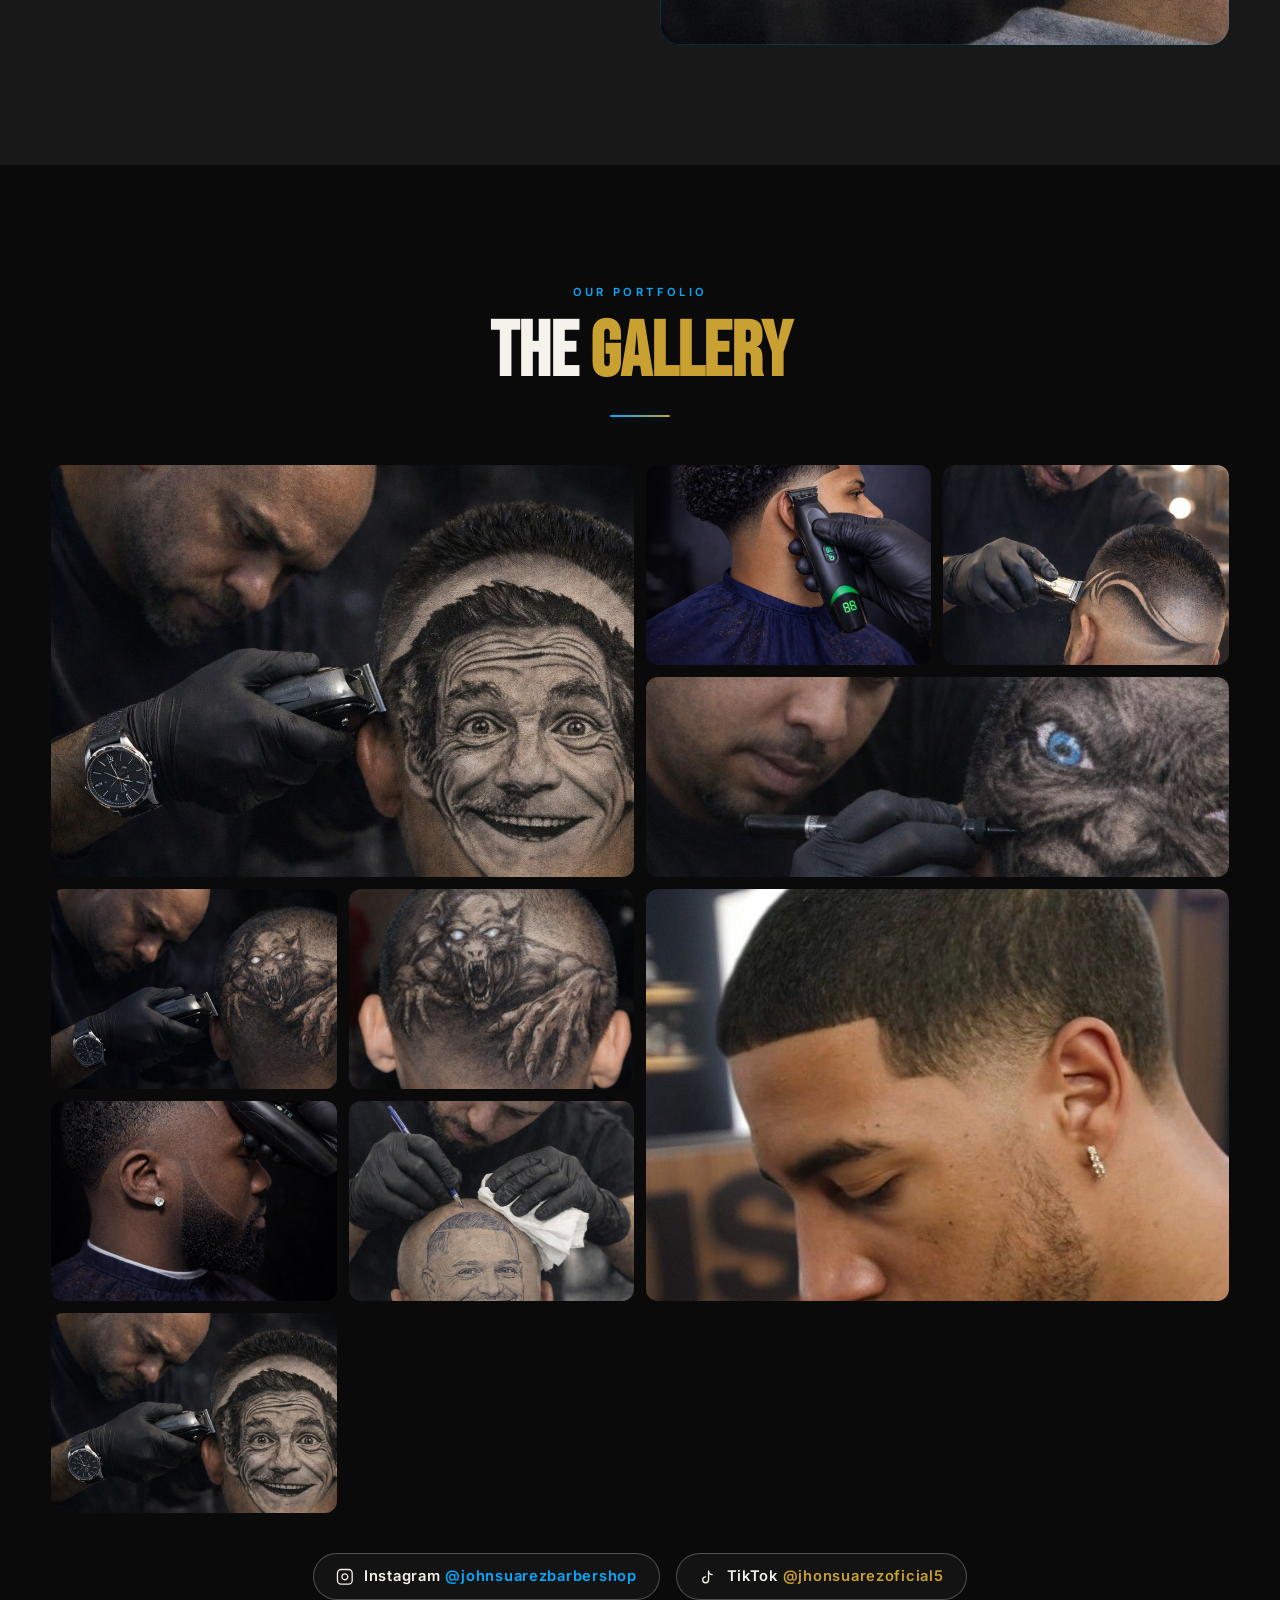
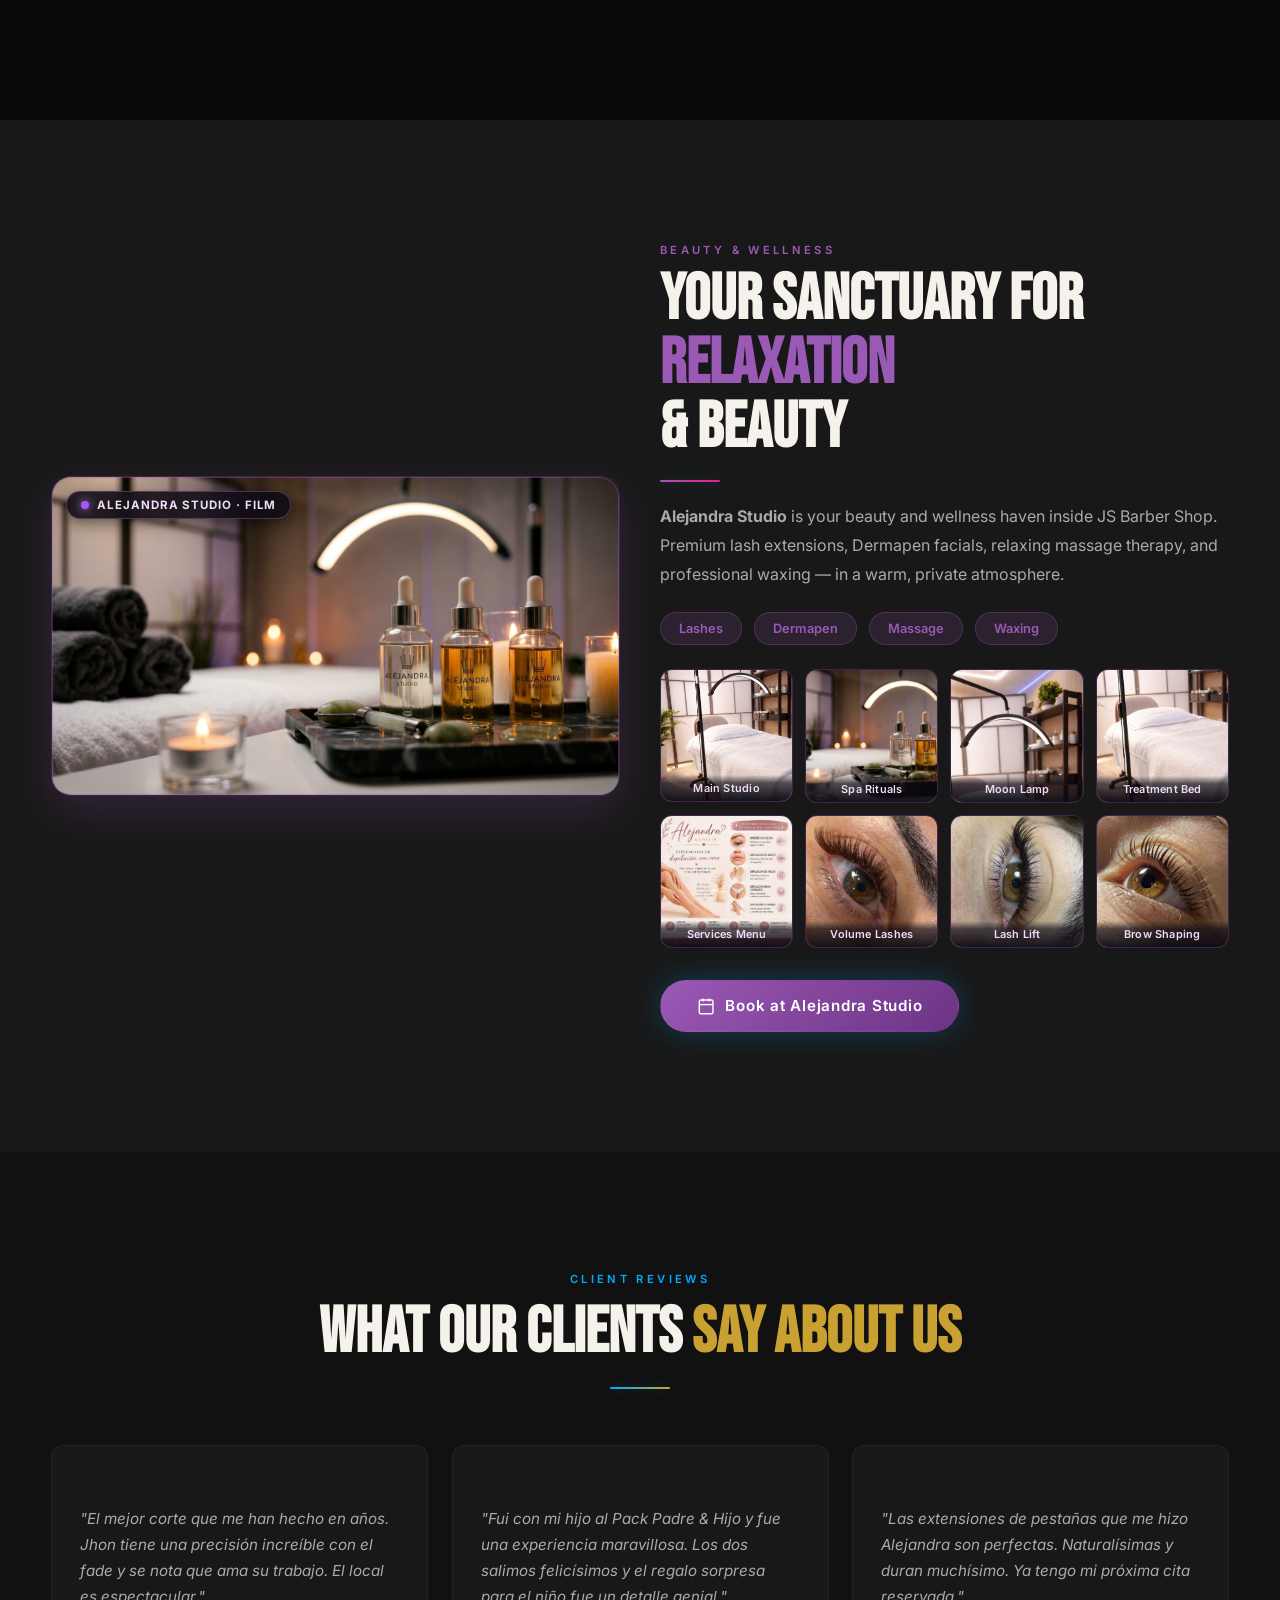
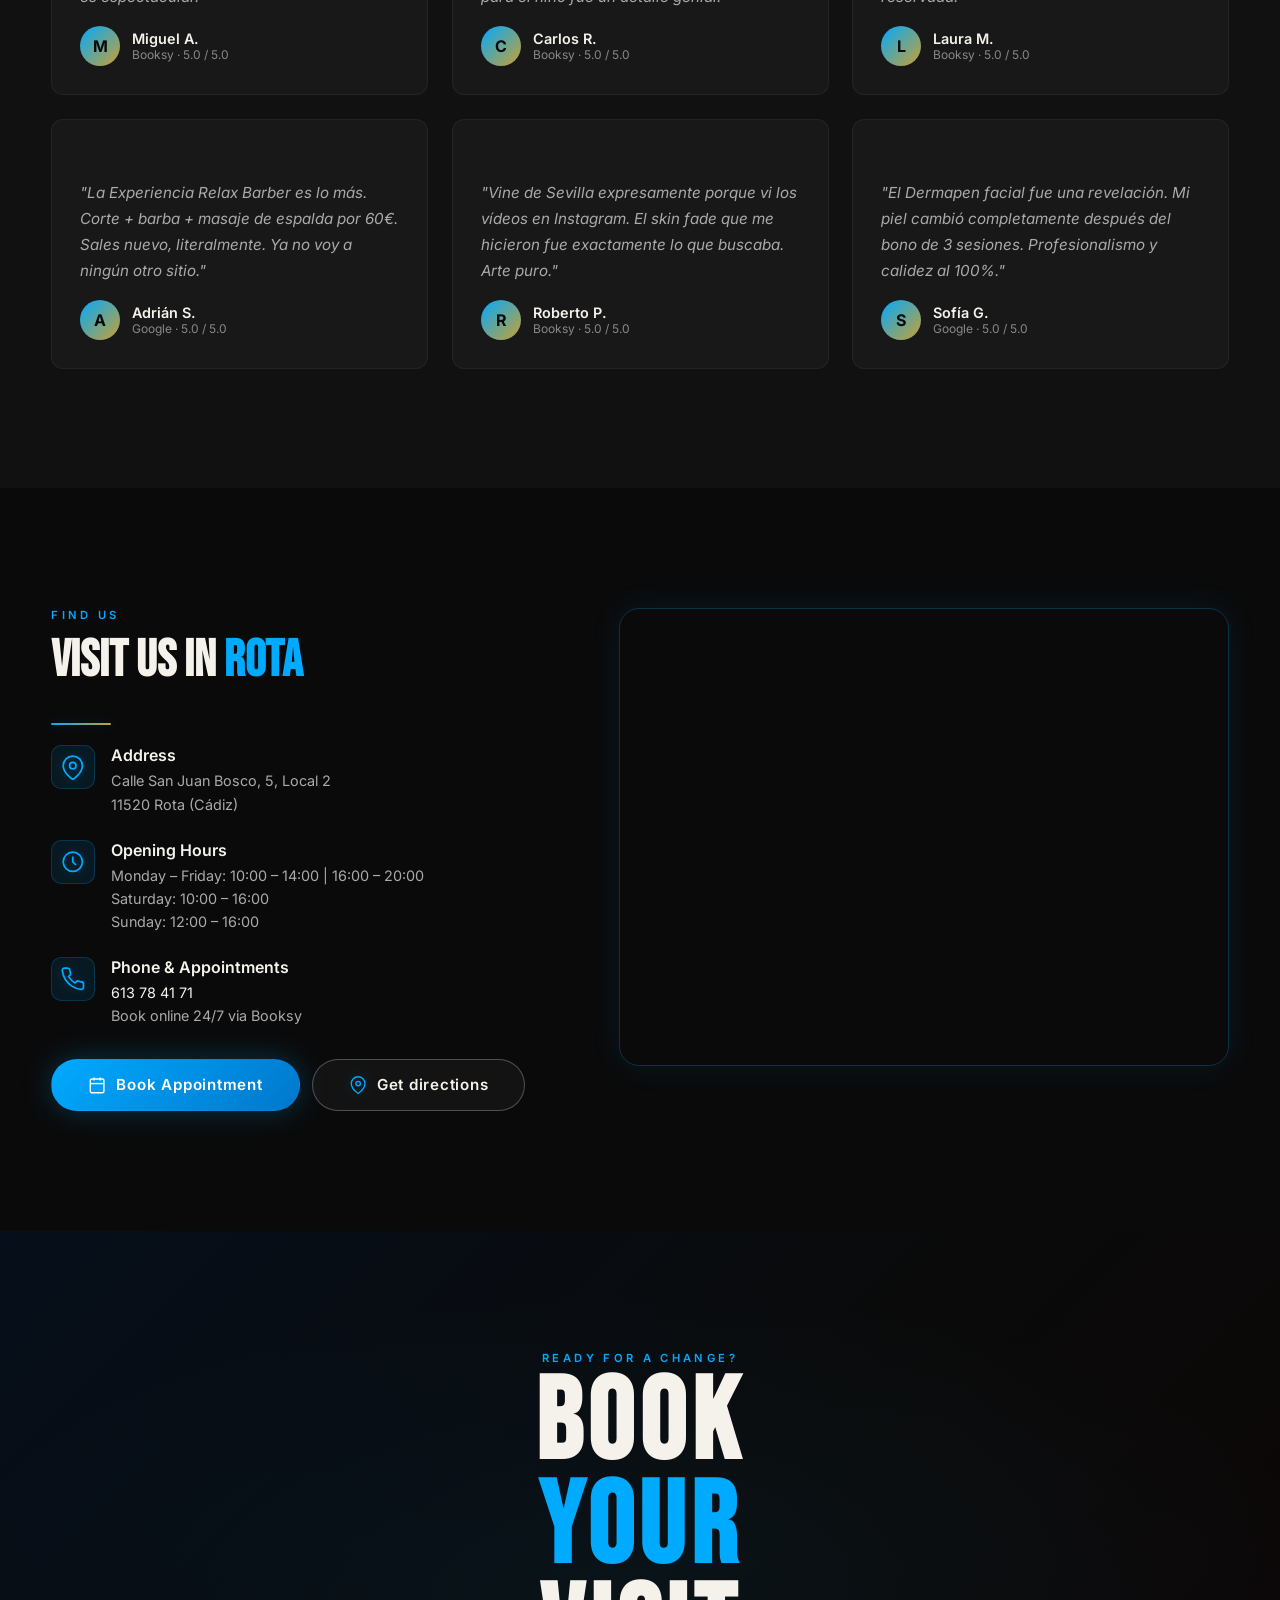
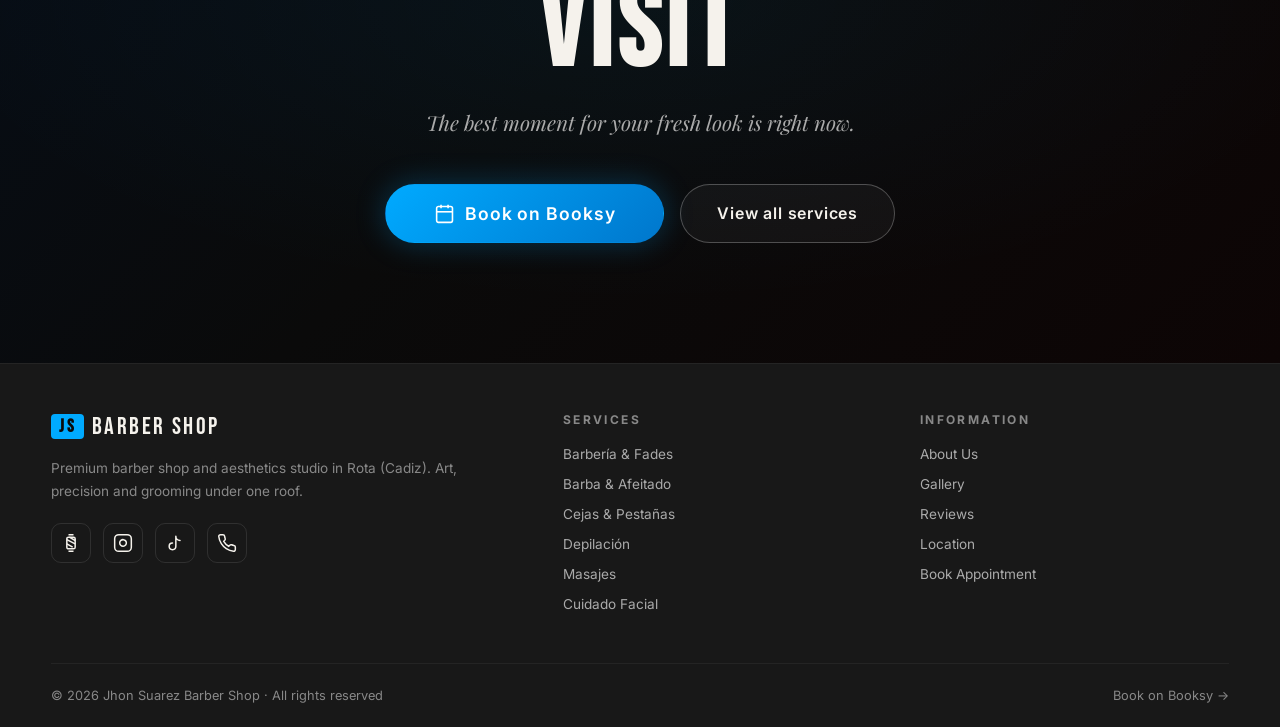
==== commit 88f6530d: "fix: adjust Alejandra Studio video aspect ratio to 16/9, cap height, and eliminate overlapping badge" ====
--- a/index.html
+++ b/index.html
@@ -615,17 +615,16 @@
          style="padding:var(--section-pad) 0; background:var(--dark-2)">
   <div class="container">
     <div class="showcase-inner">
-      <div class="showcase-visual reveal estetica-video-card" style="aspect-ratio:3/4">
-        <video id="estetica-hero-video" autoplay muted loop playsinline poster="assets/images/estetica.jpg">
+      <div class="showcase-visual reveal estetica-video-card">
+        <video id="estetica-hero-video" autoplay muted loop playsinline poster="assets/images/estetica-cine-productos.jpg">
           <source src="assets/videos/estetica-studio.mp4" type="video/mp4">
           <source src="assets/videos/clips/clip5_studio.mp4" type="video/mp4">
-          <img src="assets/images/estetica.jpg" alt="Sala de estética Alejandra Studio — camilla y equipamiento profesional" loading="lazy" width="500" height="667">
+          <img src="assets/images/estetica-cine-productos.jpg" alt="Sala de estética Alejandra Studio" loading="lazy">
         </video>
         <div class="estetica-video-badge">
           <span class="estetica-live-dot"></span>
-          <span data-i18n="estetica_badge_video">SALA ORIGINAL · EN VIVO</span>
-        </div>
-        <span class="showcase-accent" style="background:linear-gradient(135deg,var(--purple),#6c3483);z-index:2">ALEJANDRA STUDIO</span>
+          <span data-i18n="estetica_badge_video">ALEJANDRA STUDIO · FILM</span>
+        </div>
       </div>
       <div class="showcase-text reveal reveal-delay-2">
         <p class="section-label" style="color:var(--purple)" data-i18n="cinema_estetica_label">Belleza &amp; Bienestar</p>
--- a/assets/css/main.css
+++ b/assets/css/main.css
@@ -1563,6 +1563,18 @@
   border: 1px solid rgba(155, 89, 182, 0.35);
   box-shadow: 0 15px 45px rgba(155, 89, 182, 0.2);
   background: #0d0a12;
+  aspect-ratio: 16/9;
+  max-height: 420px;
+  width: 100%;
+  align-self: center;
+}
+.estetica-video-card::after {
+  content: '';
+  position: absolute;
+  inset: 0;
+  border: 1px solid rgba(155, 89, 182, 0.4) !important;
+  border-radius: var(--radius-lg);
+  pointer-events: none;
 }
 .estetica-video-card video {
   width: 100%;
@@ -1572,8 +1584,8 @@
 }
 .estetica-video-badge {
   position: absolute;
-  top: 16px;
-  left: 16px;
+  top: 14px;
+  left: 14px;
   background: rgba(15, 12, 20, 0.88);
   backdrop-filter: blur(10px);
   -webkit-backdrop-filter: blur(10px);
@@ -1587,8 +1599,9 @@
   display: inline-flex;
   align-items: center;
   gap: 8px;
-  z-index: 2;
+  z-index: 5;
   box-shadow: 0 4px 15px rgba(0,0,0,0.5);
+  pointer-events: none;
 }
 .estetica-live-dot {
   width: 8px;
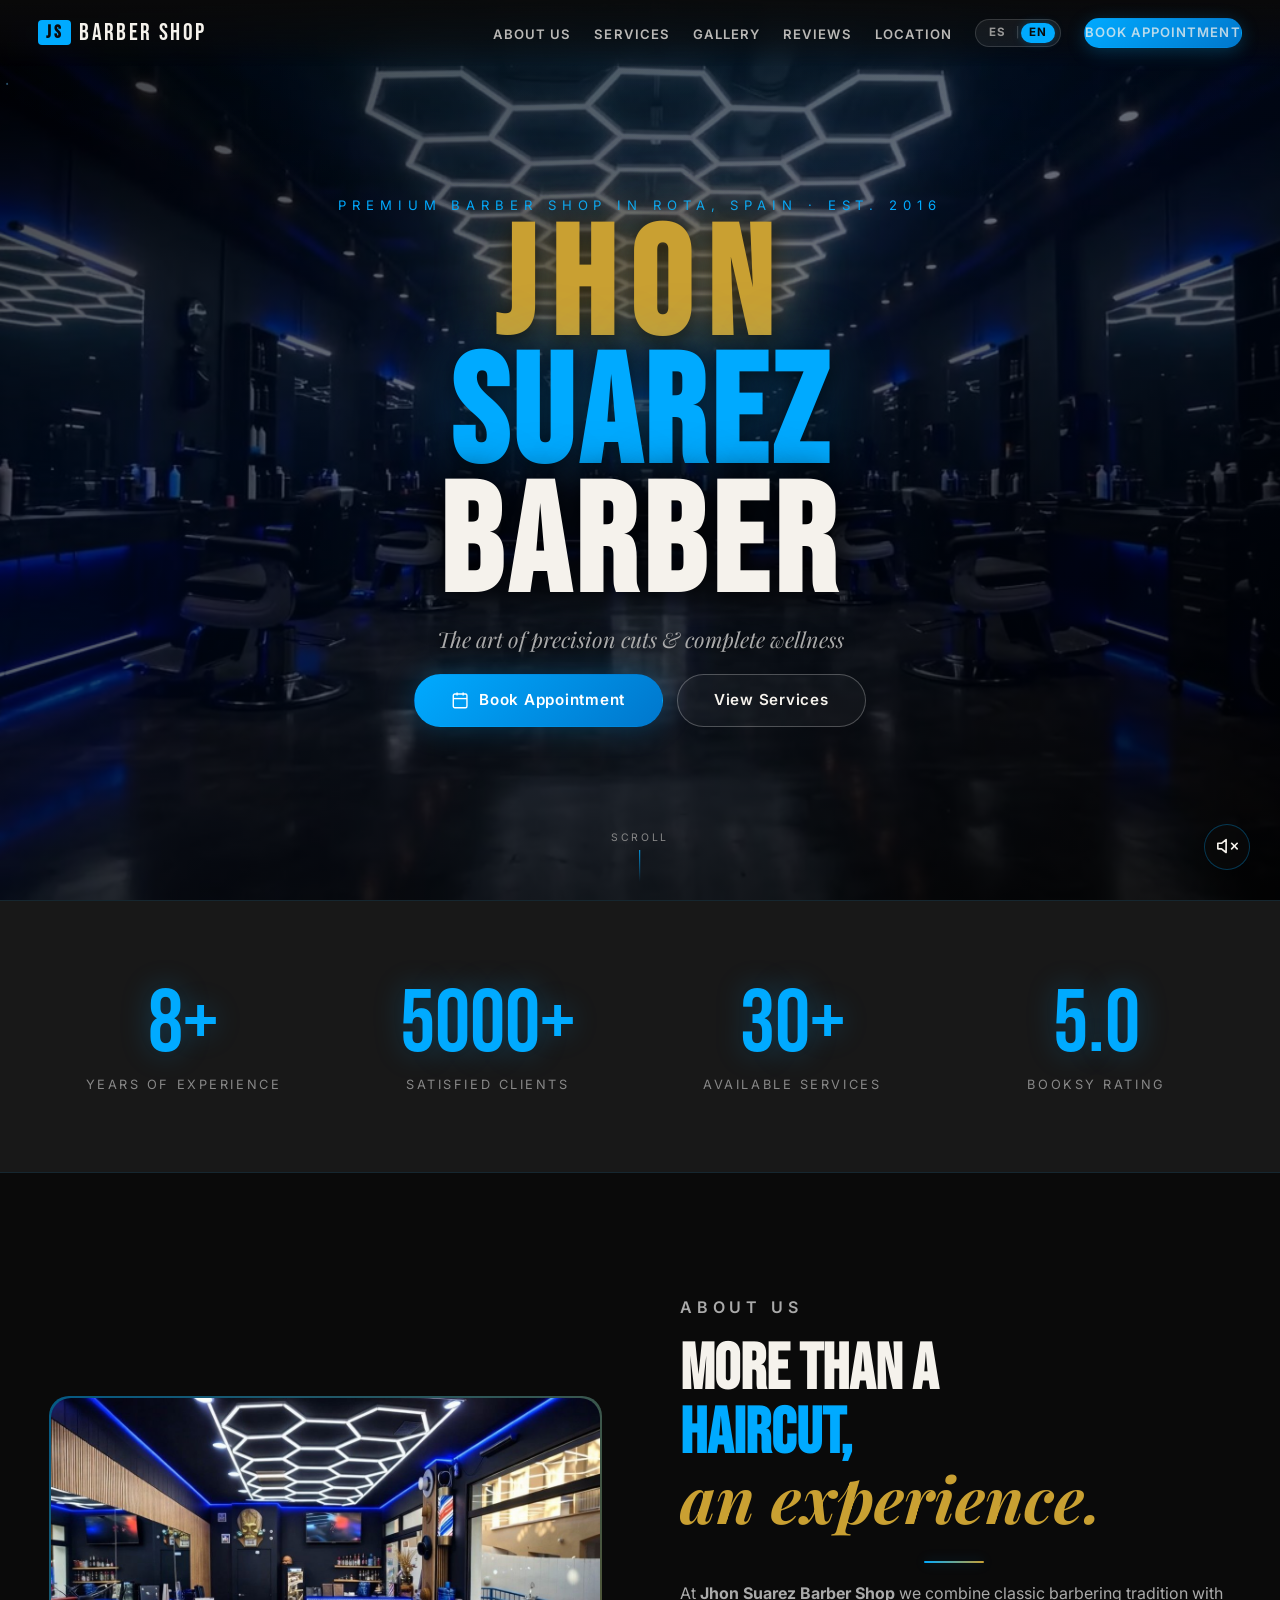
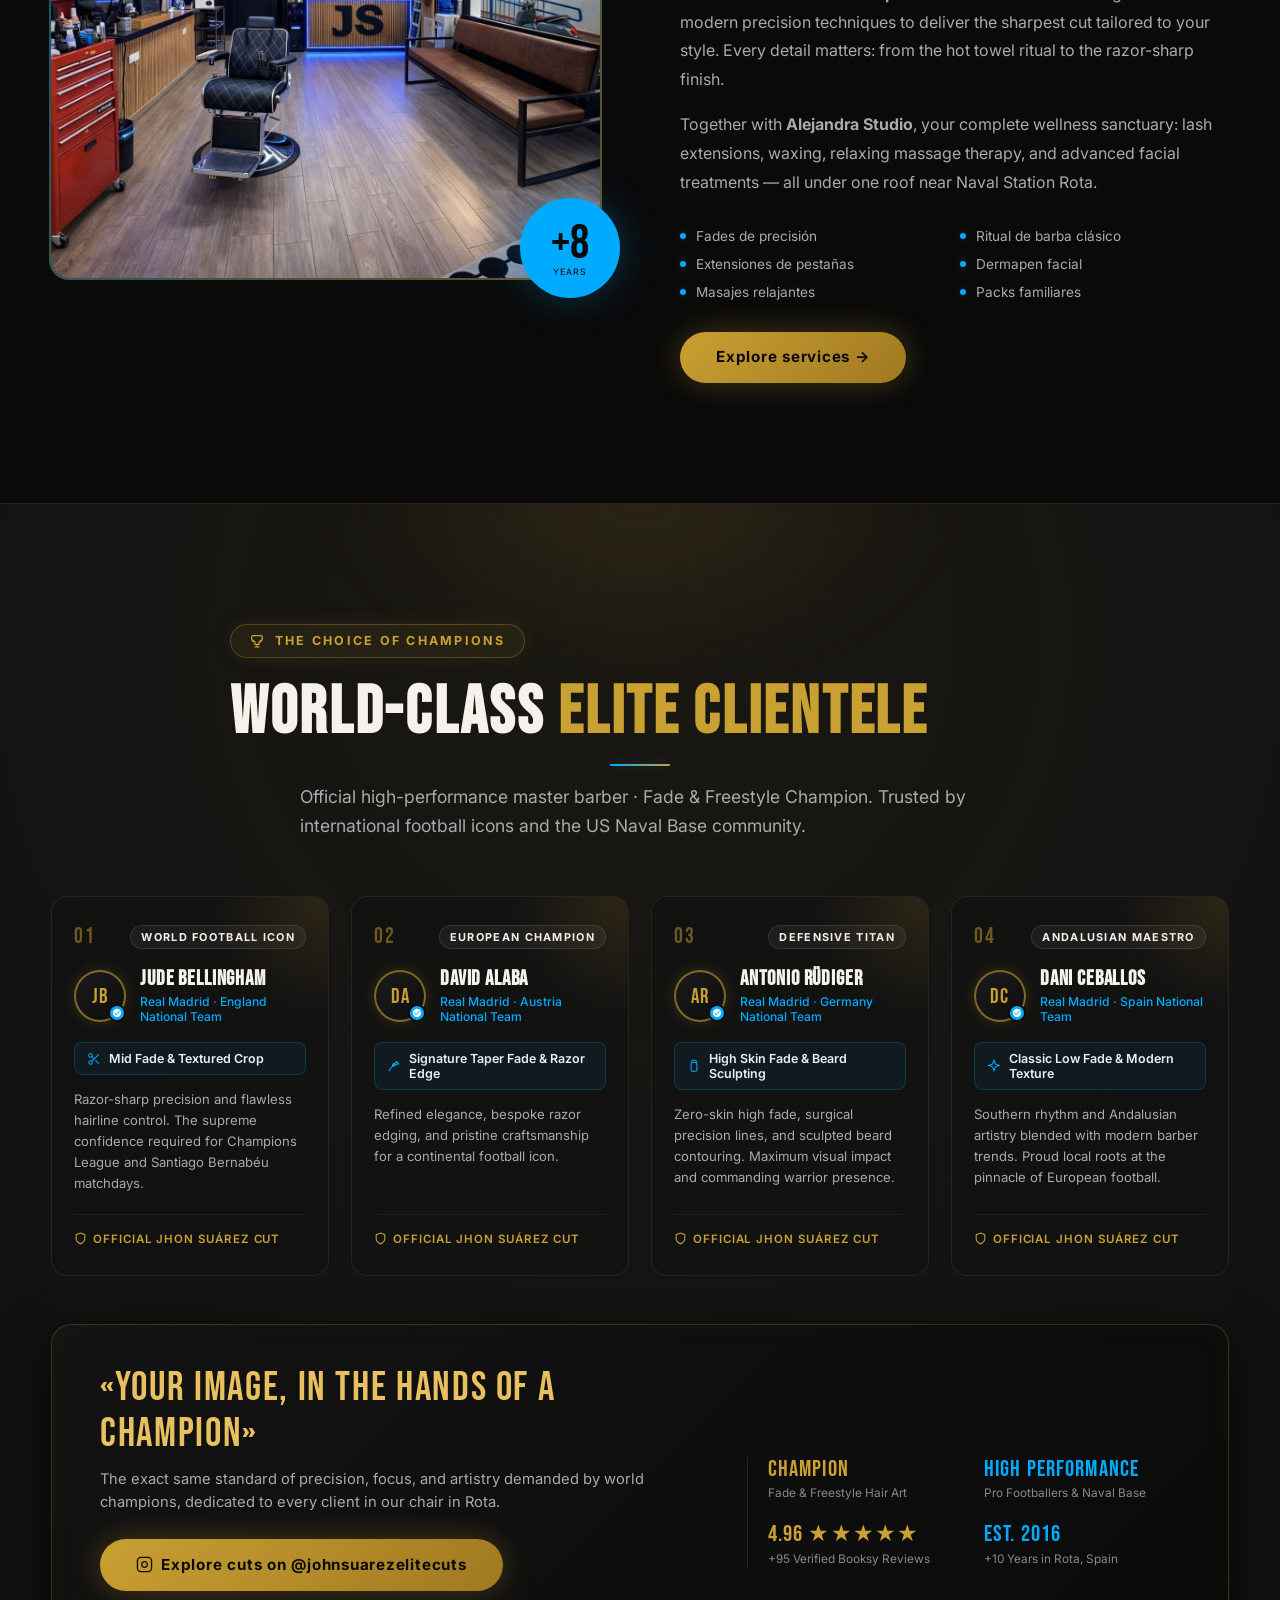
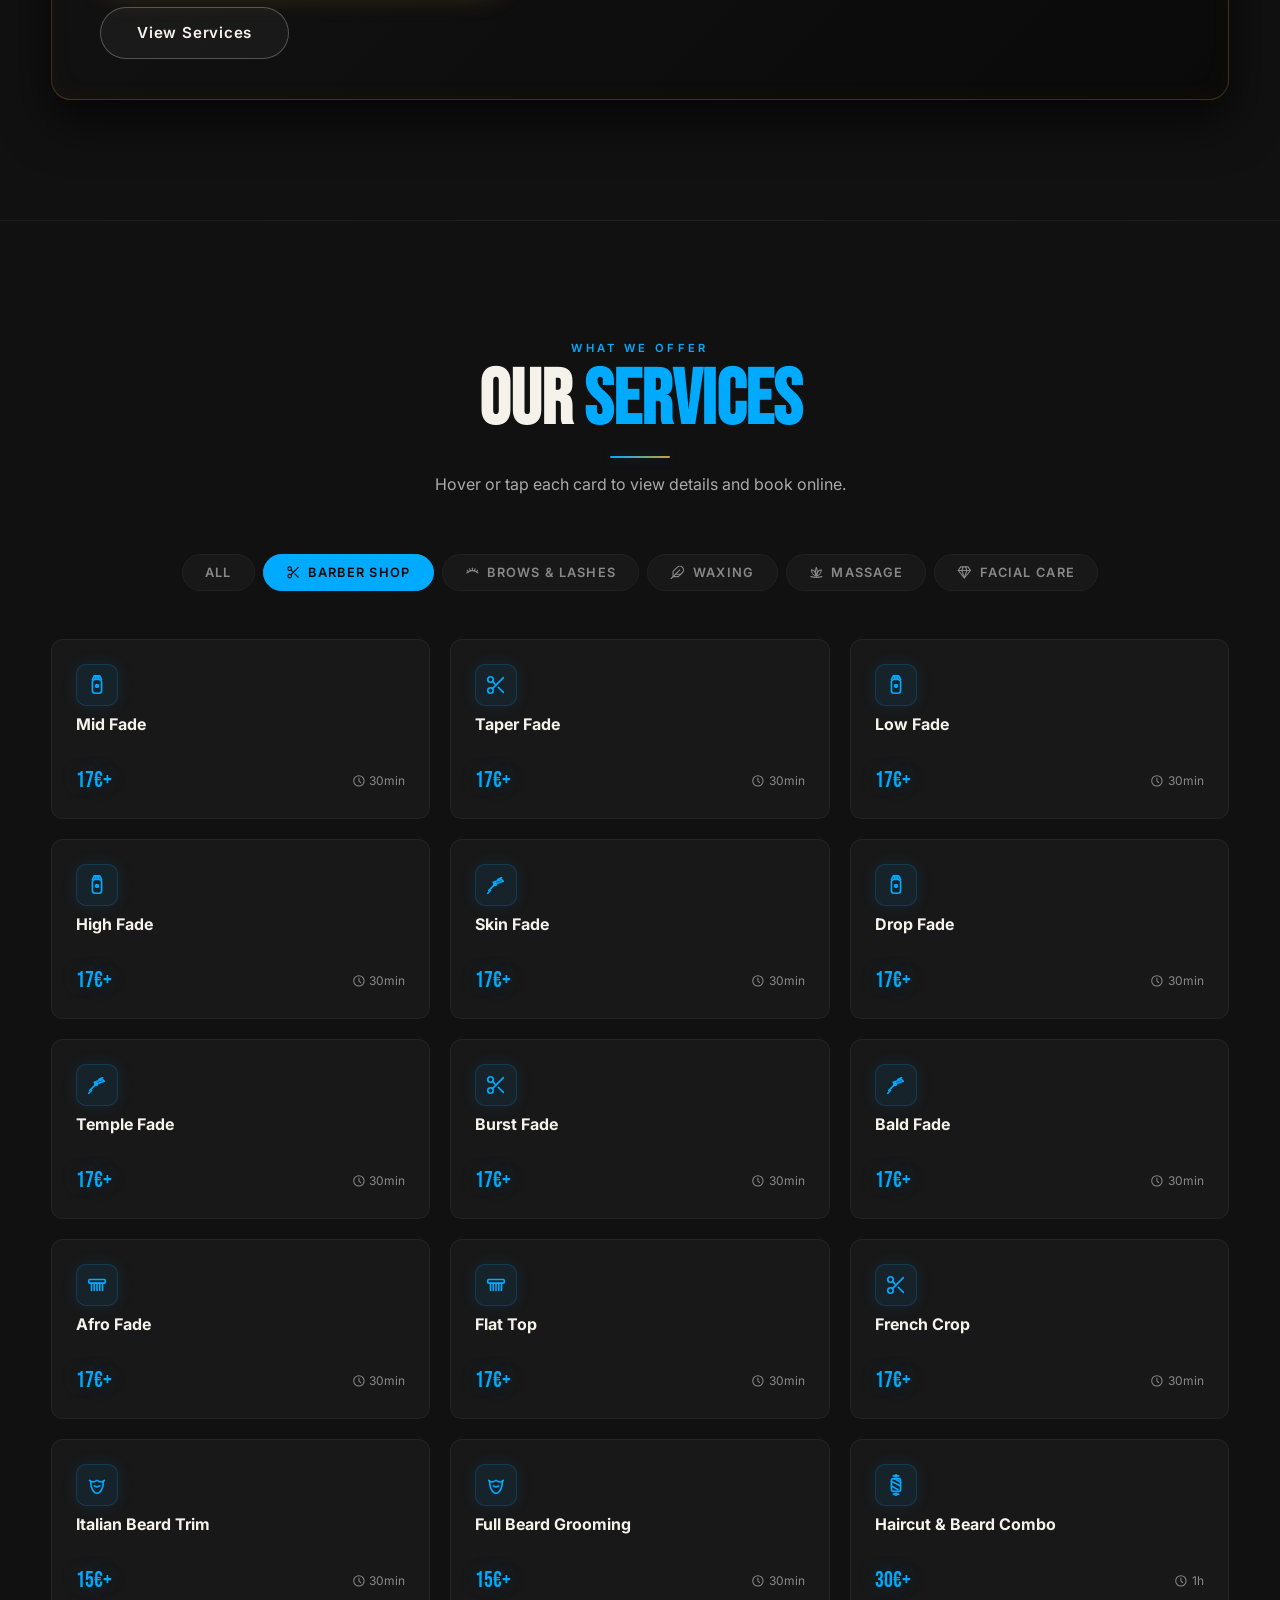
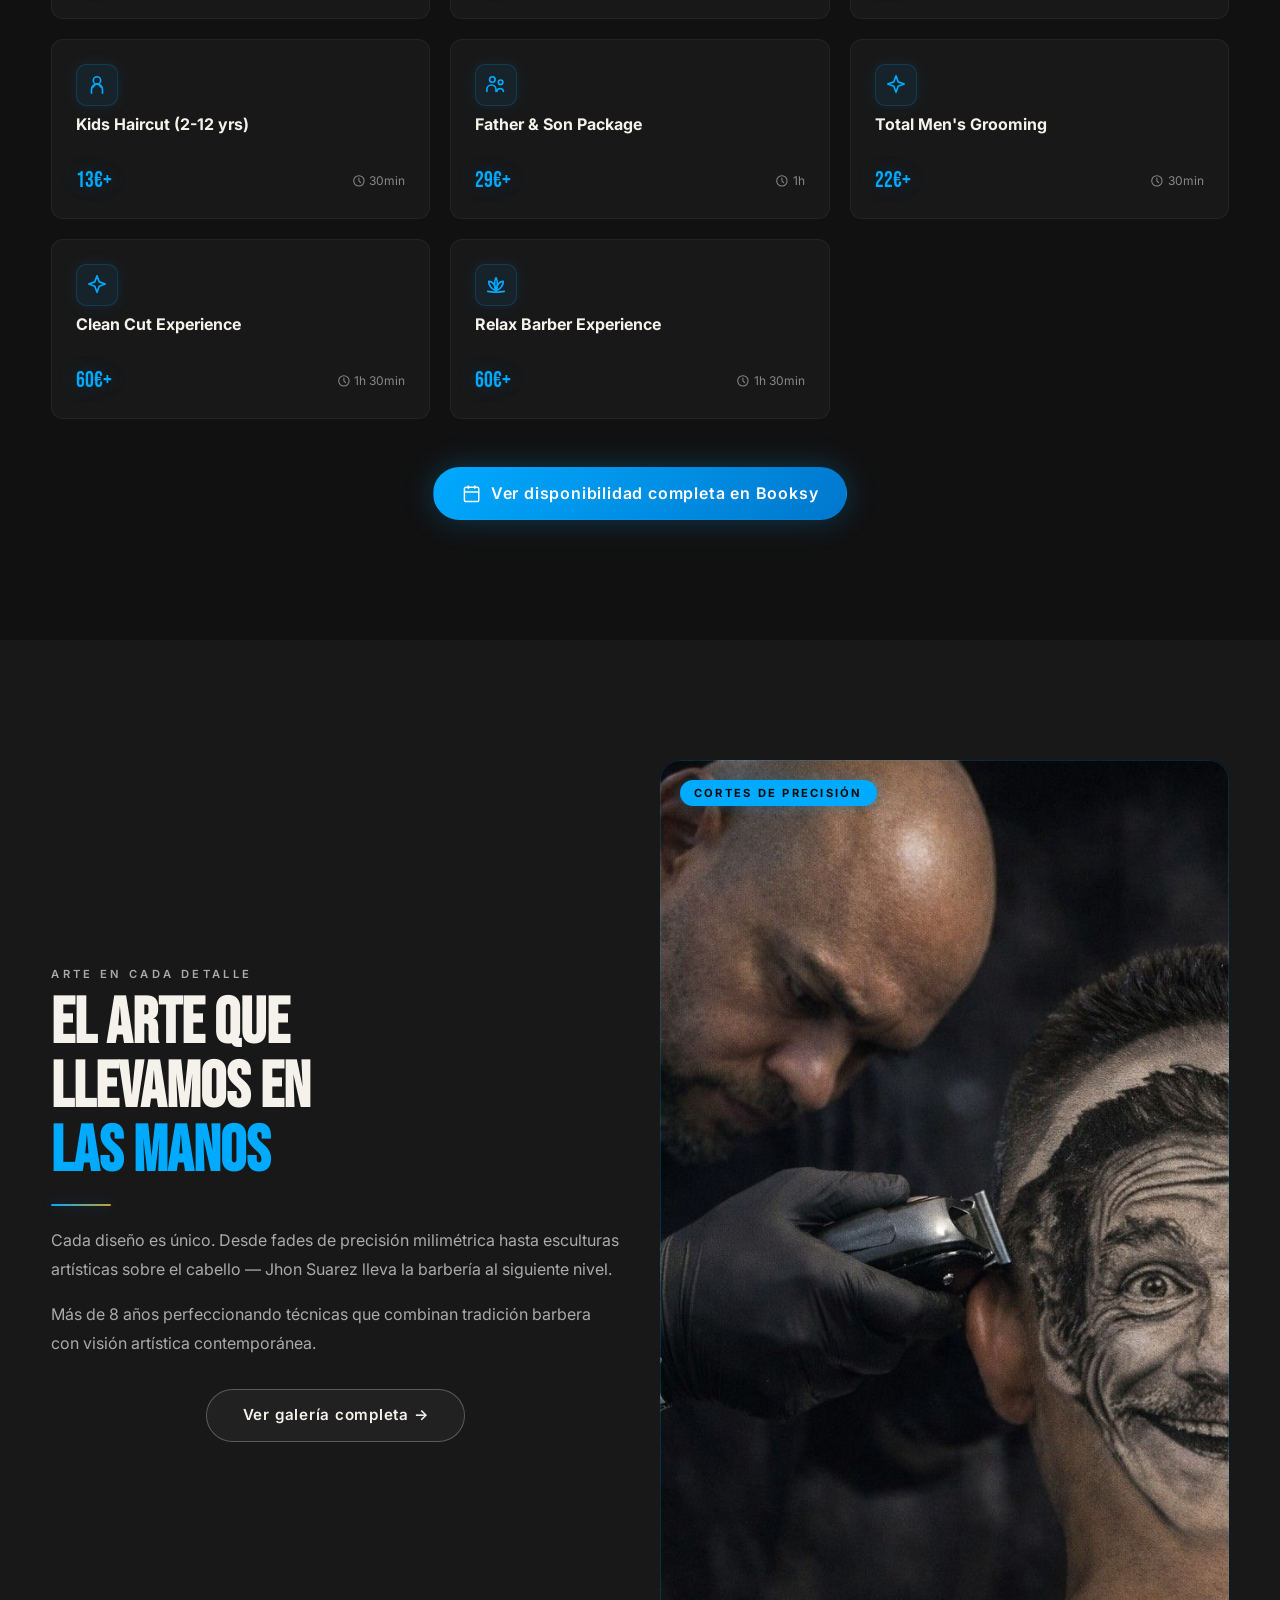
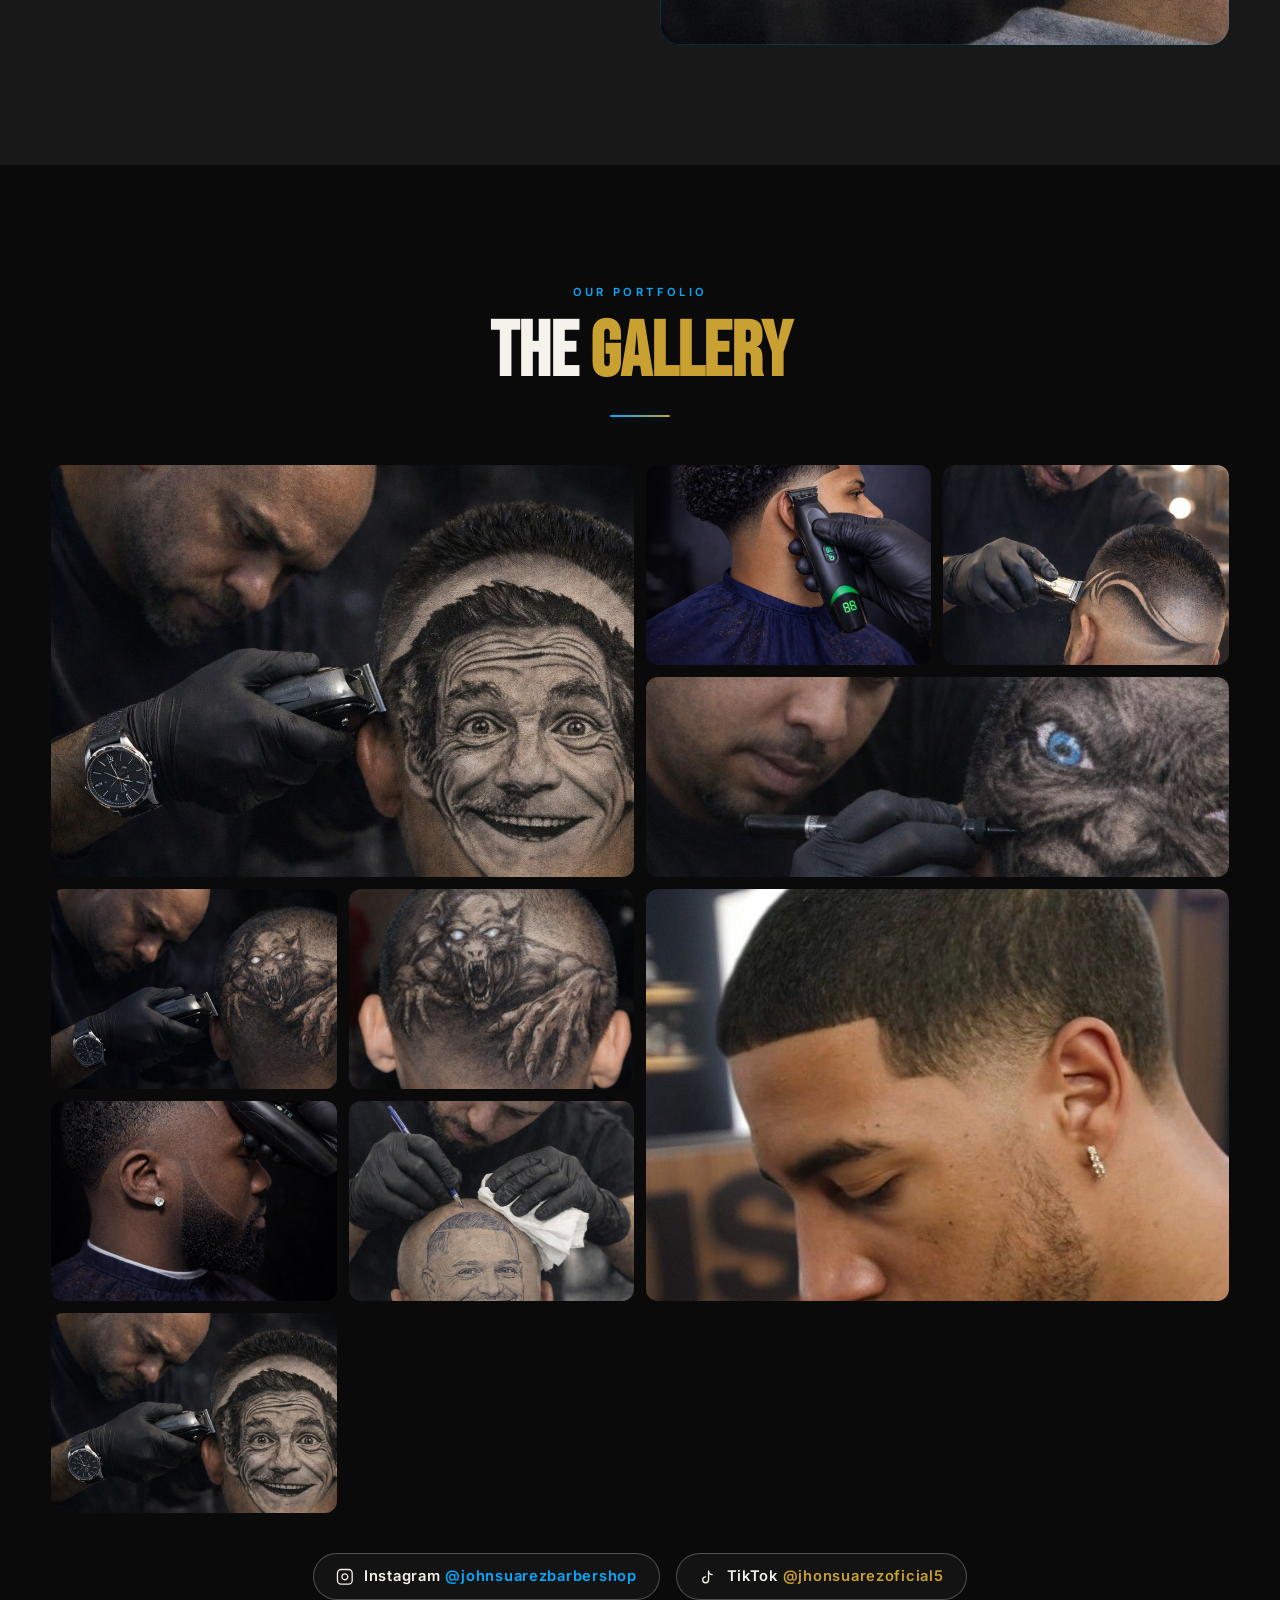
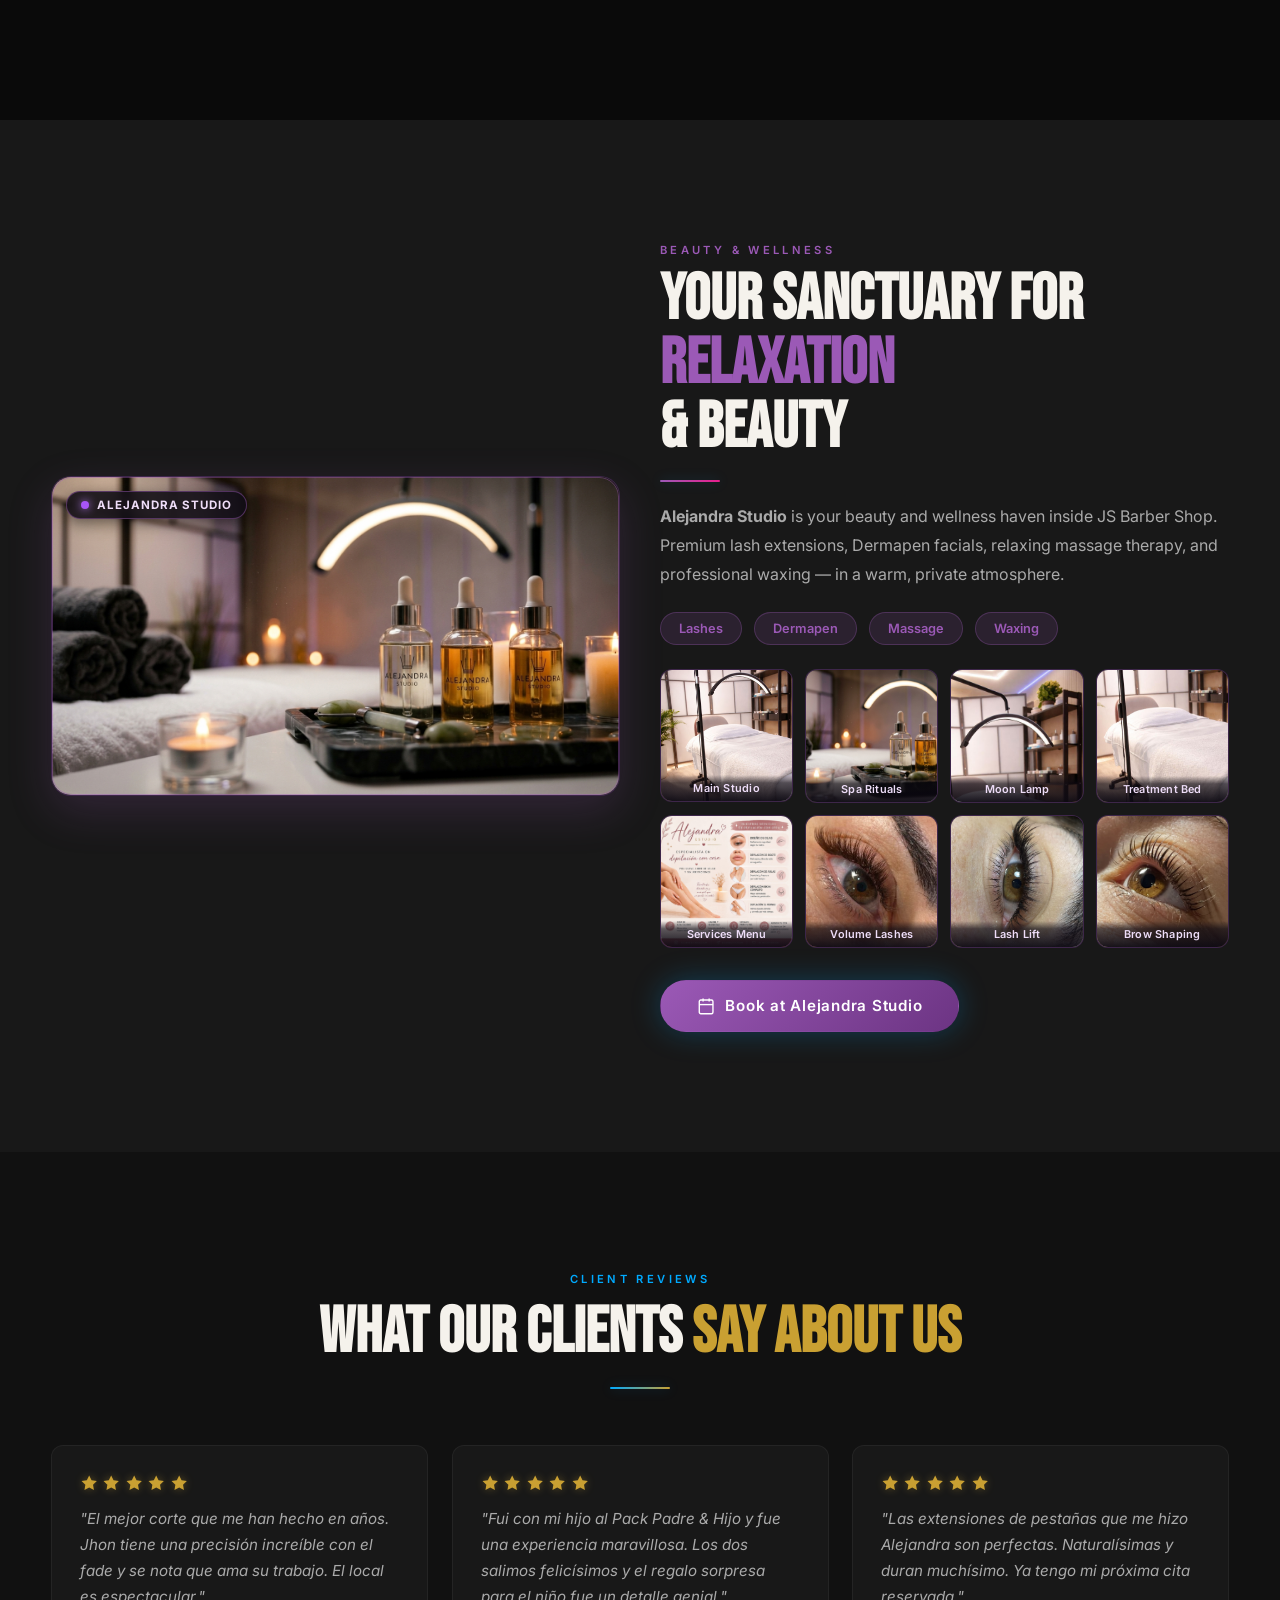
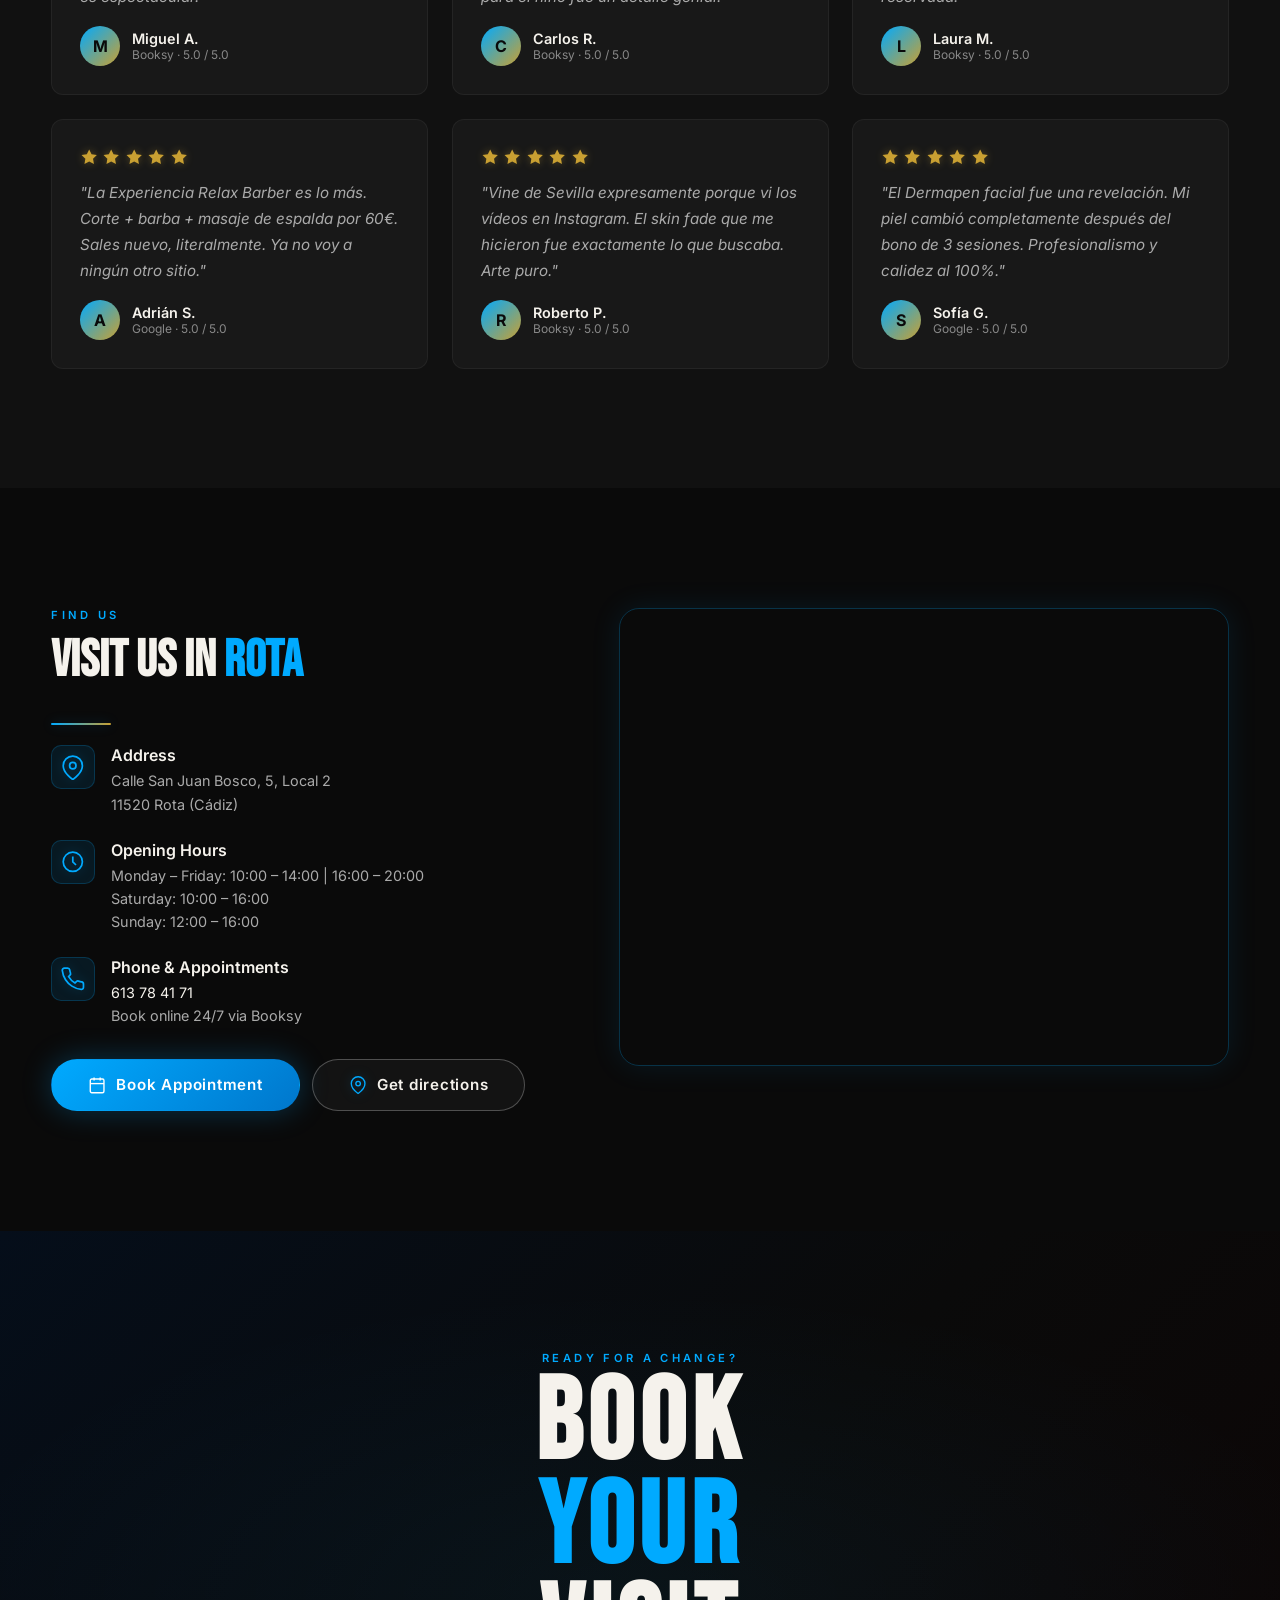
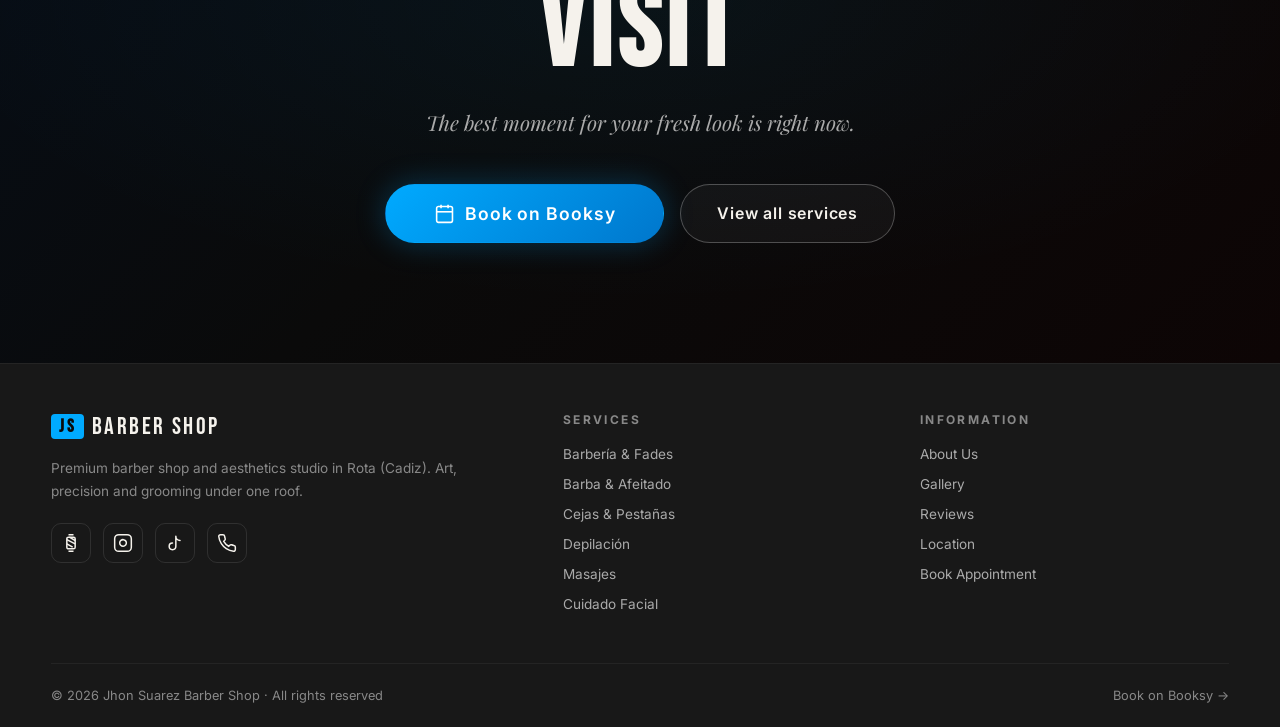
==== commit 6ce92ac6: "style: remove FILM from Alejandra Studio badge" ====
--- a/index.html
+++ b/index.html
@@ -623,7 +623,7 @@
         </video>
         <div class="estetica-video-badge">
           <span class="estetica-live-dot"></span>
-          <span data-i18n="estetica_badge_video">ALEJANDRA STUDIO · FILM</span>
+          <span data-i18n="estetica_badge_video">ALEJANDRA STUDIO</span>
         </div>
       </div>
       <div class="showcase-text reveal reveal-delay-2">
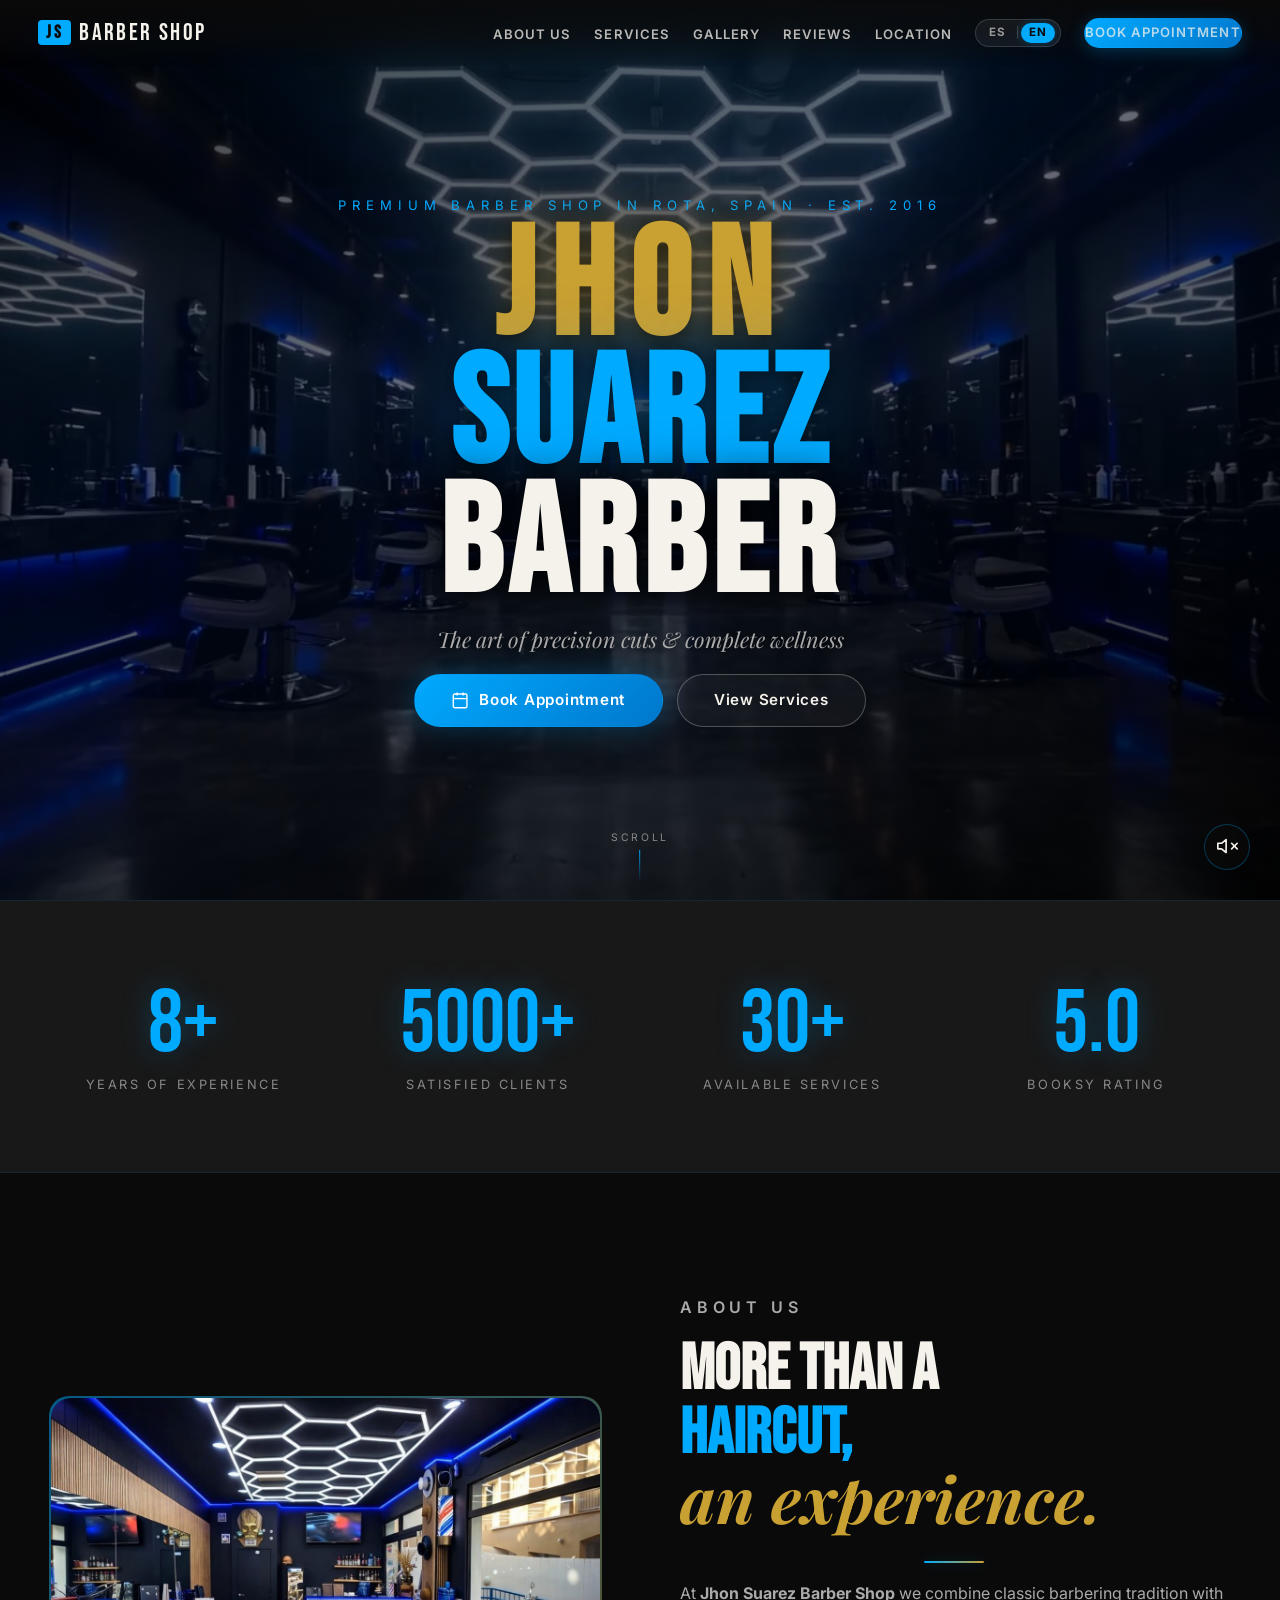
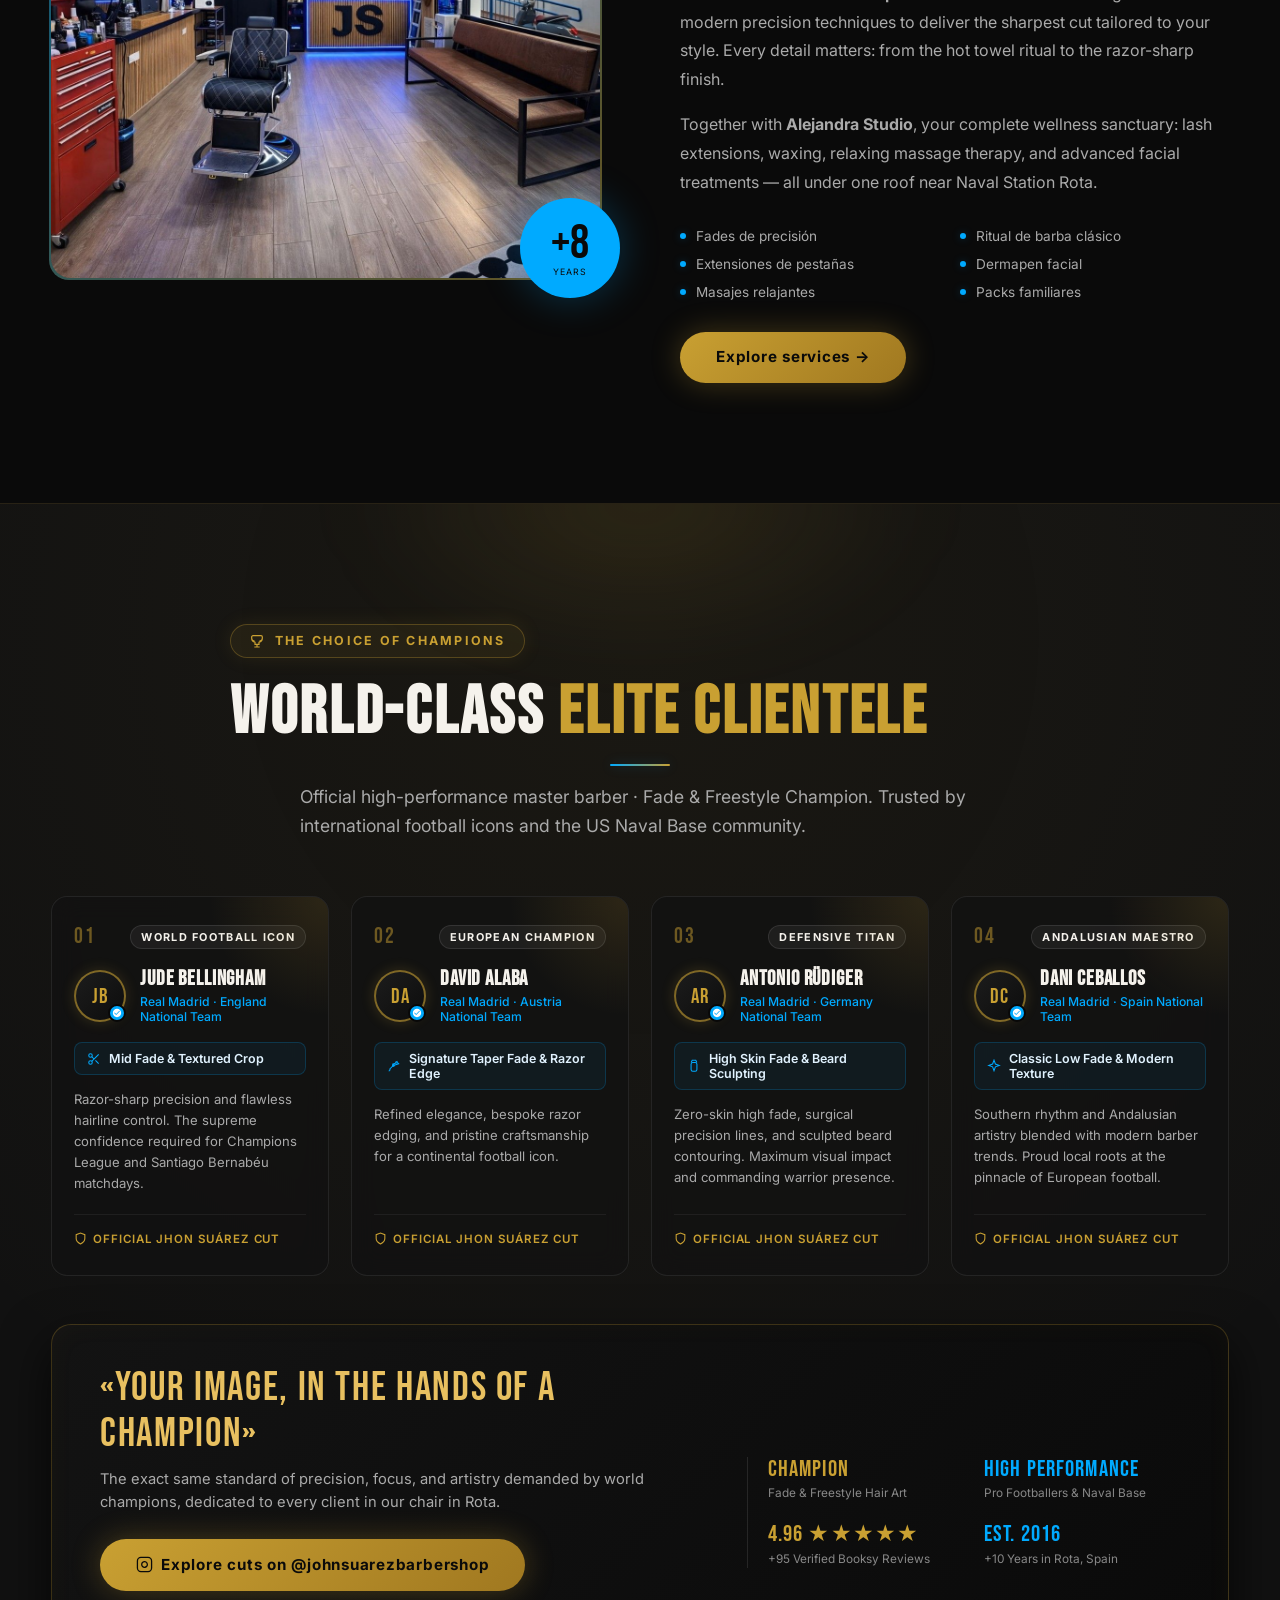
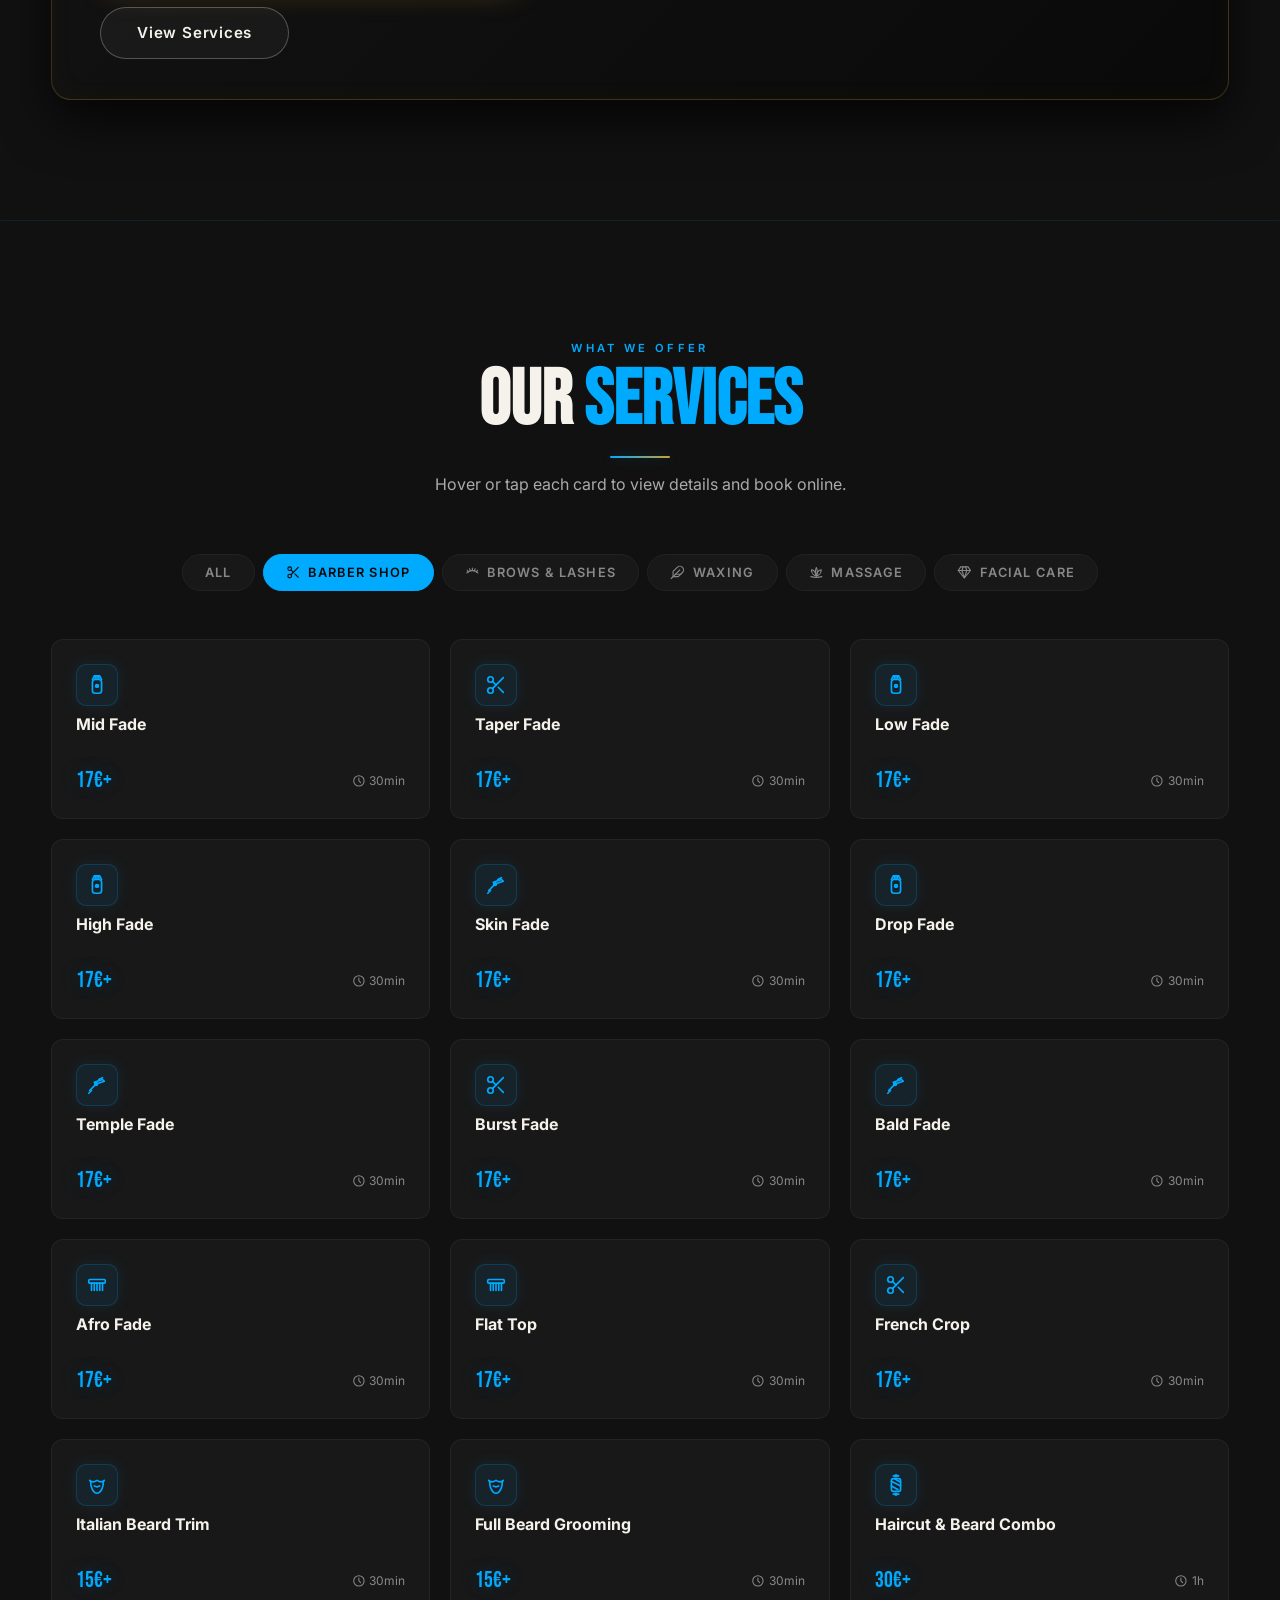
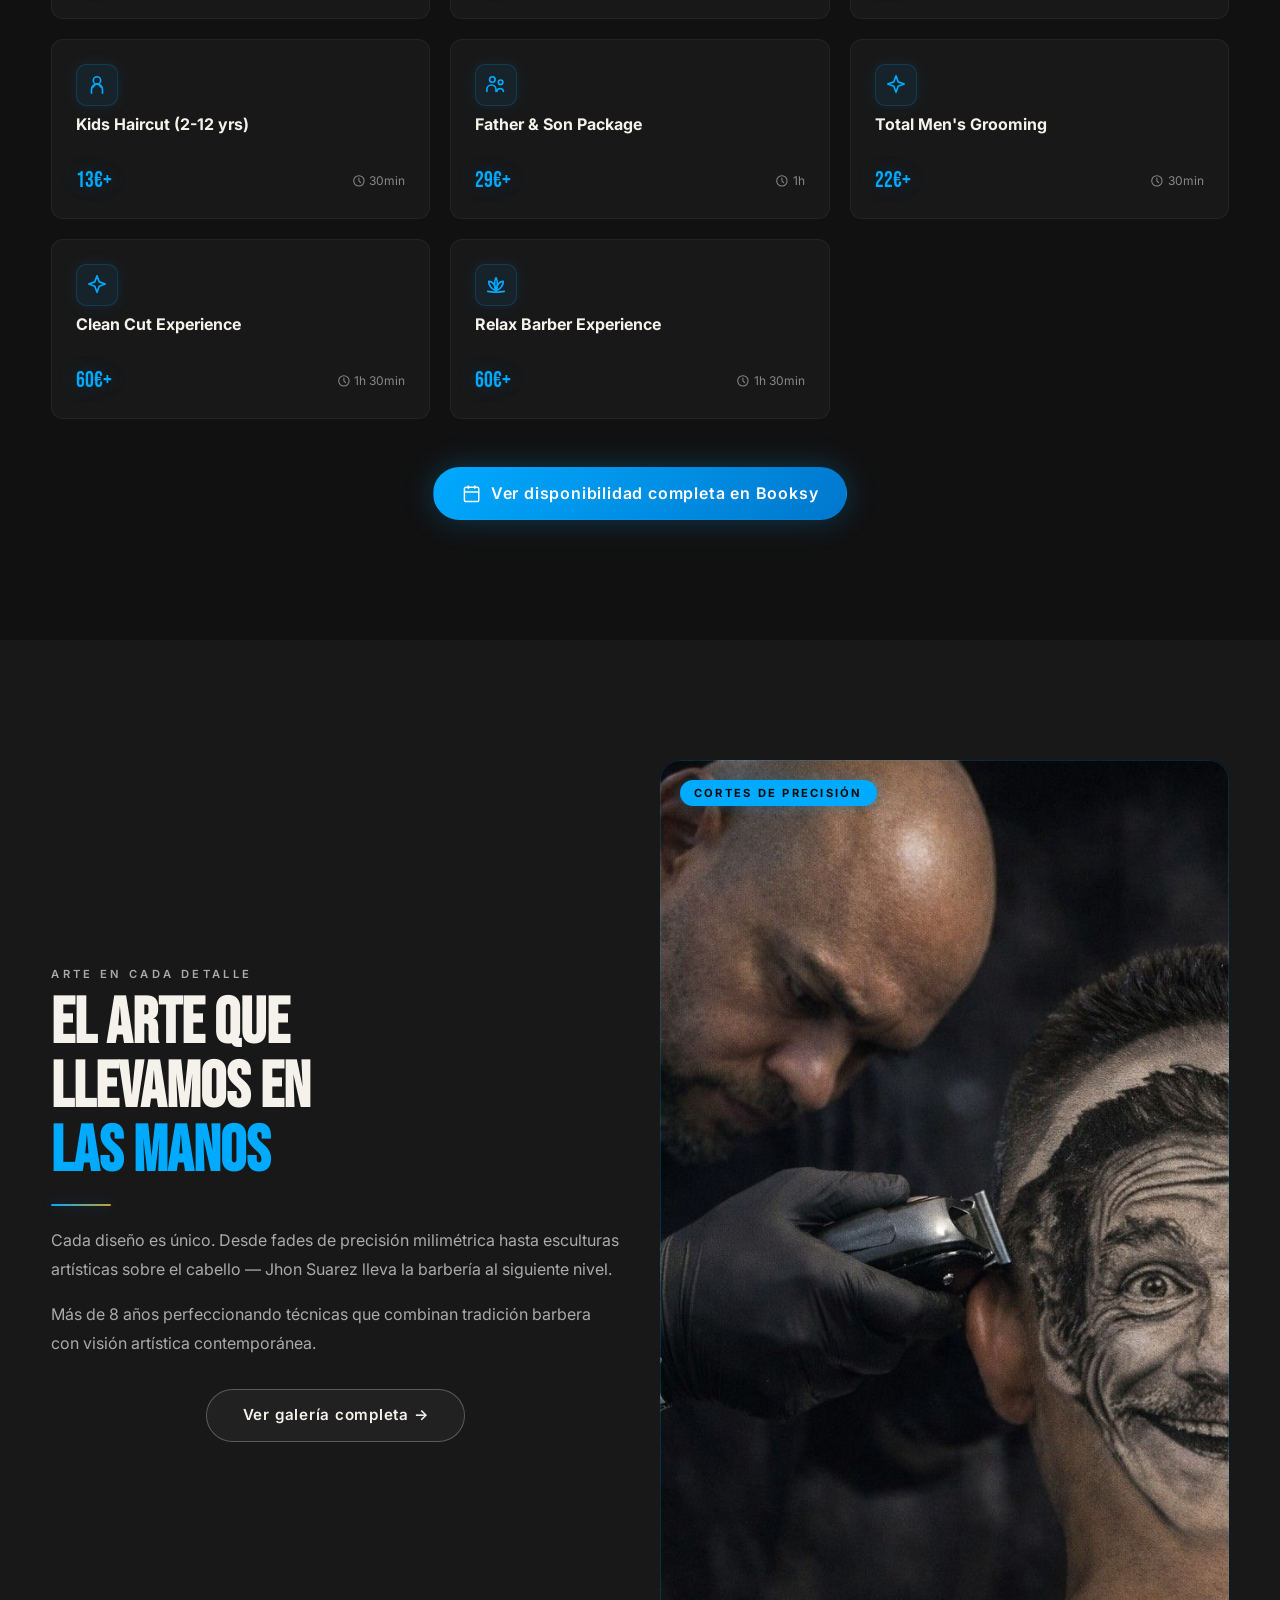
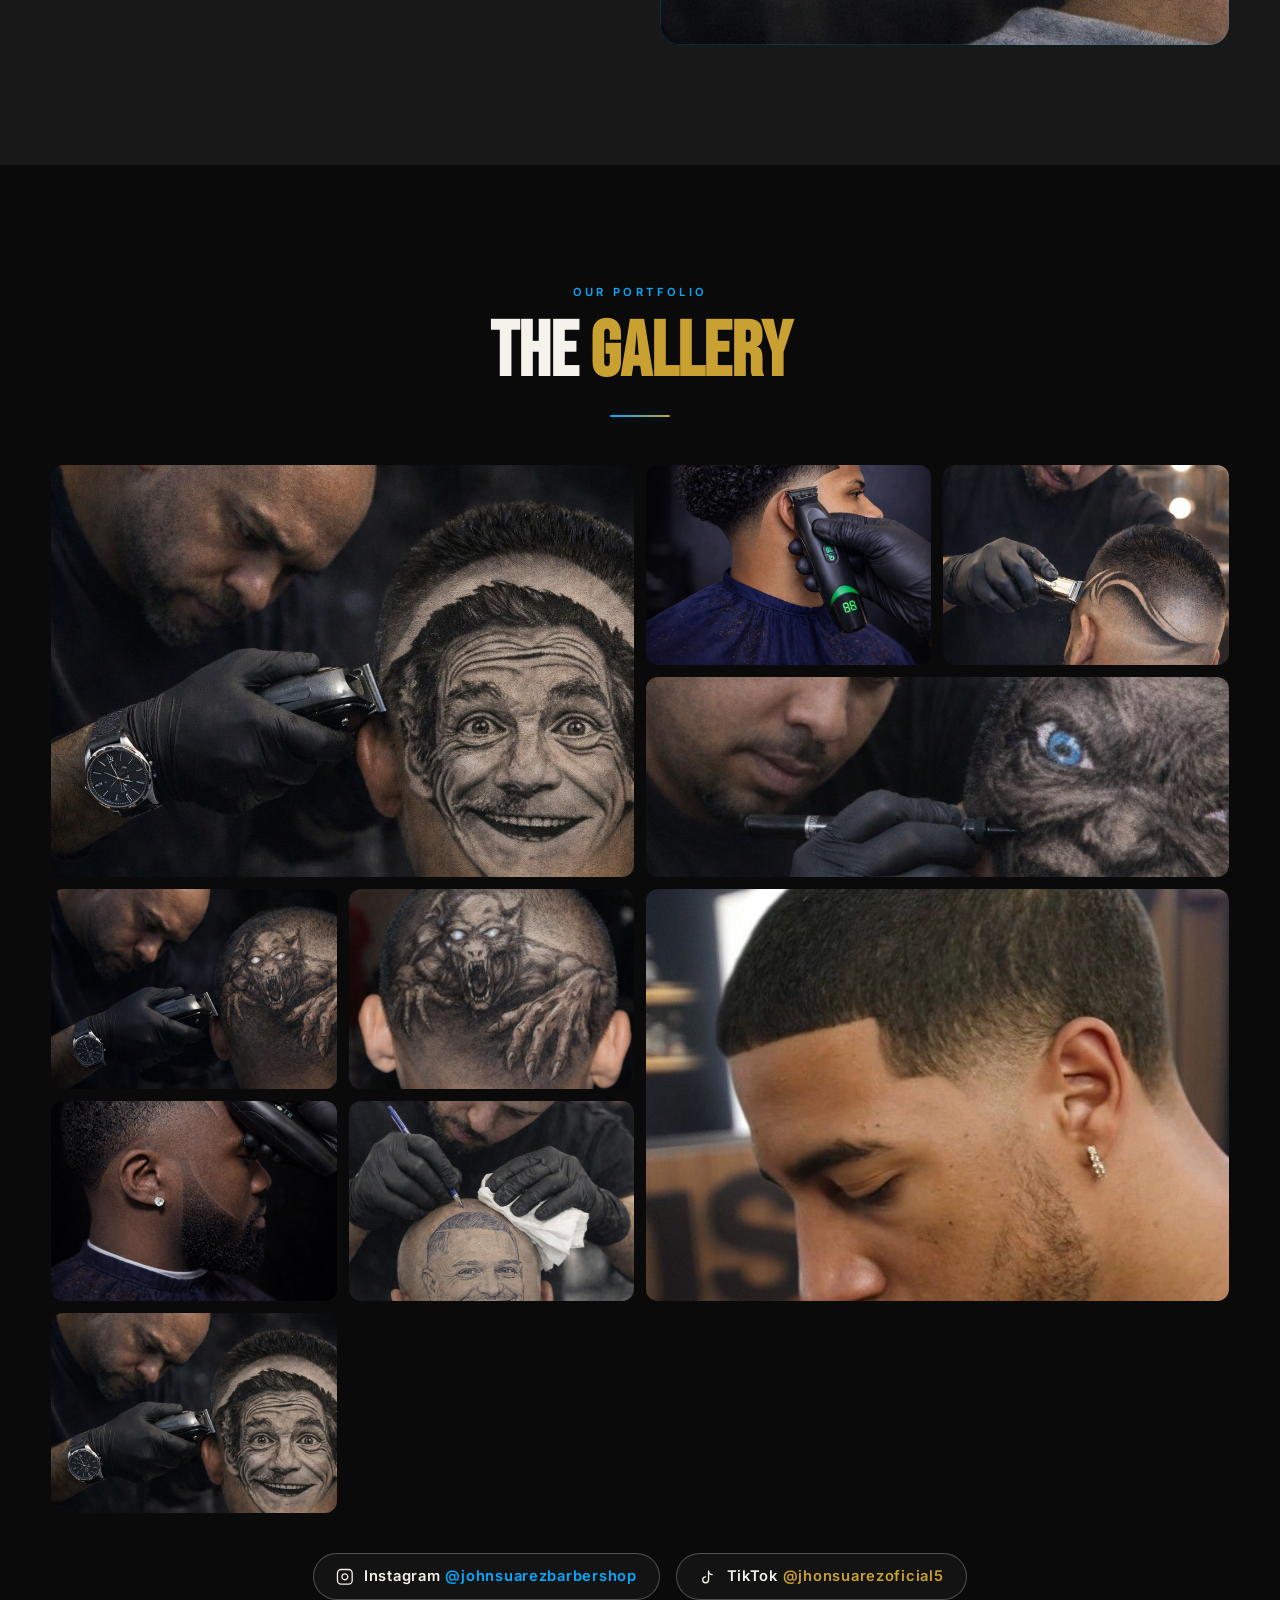
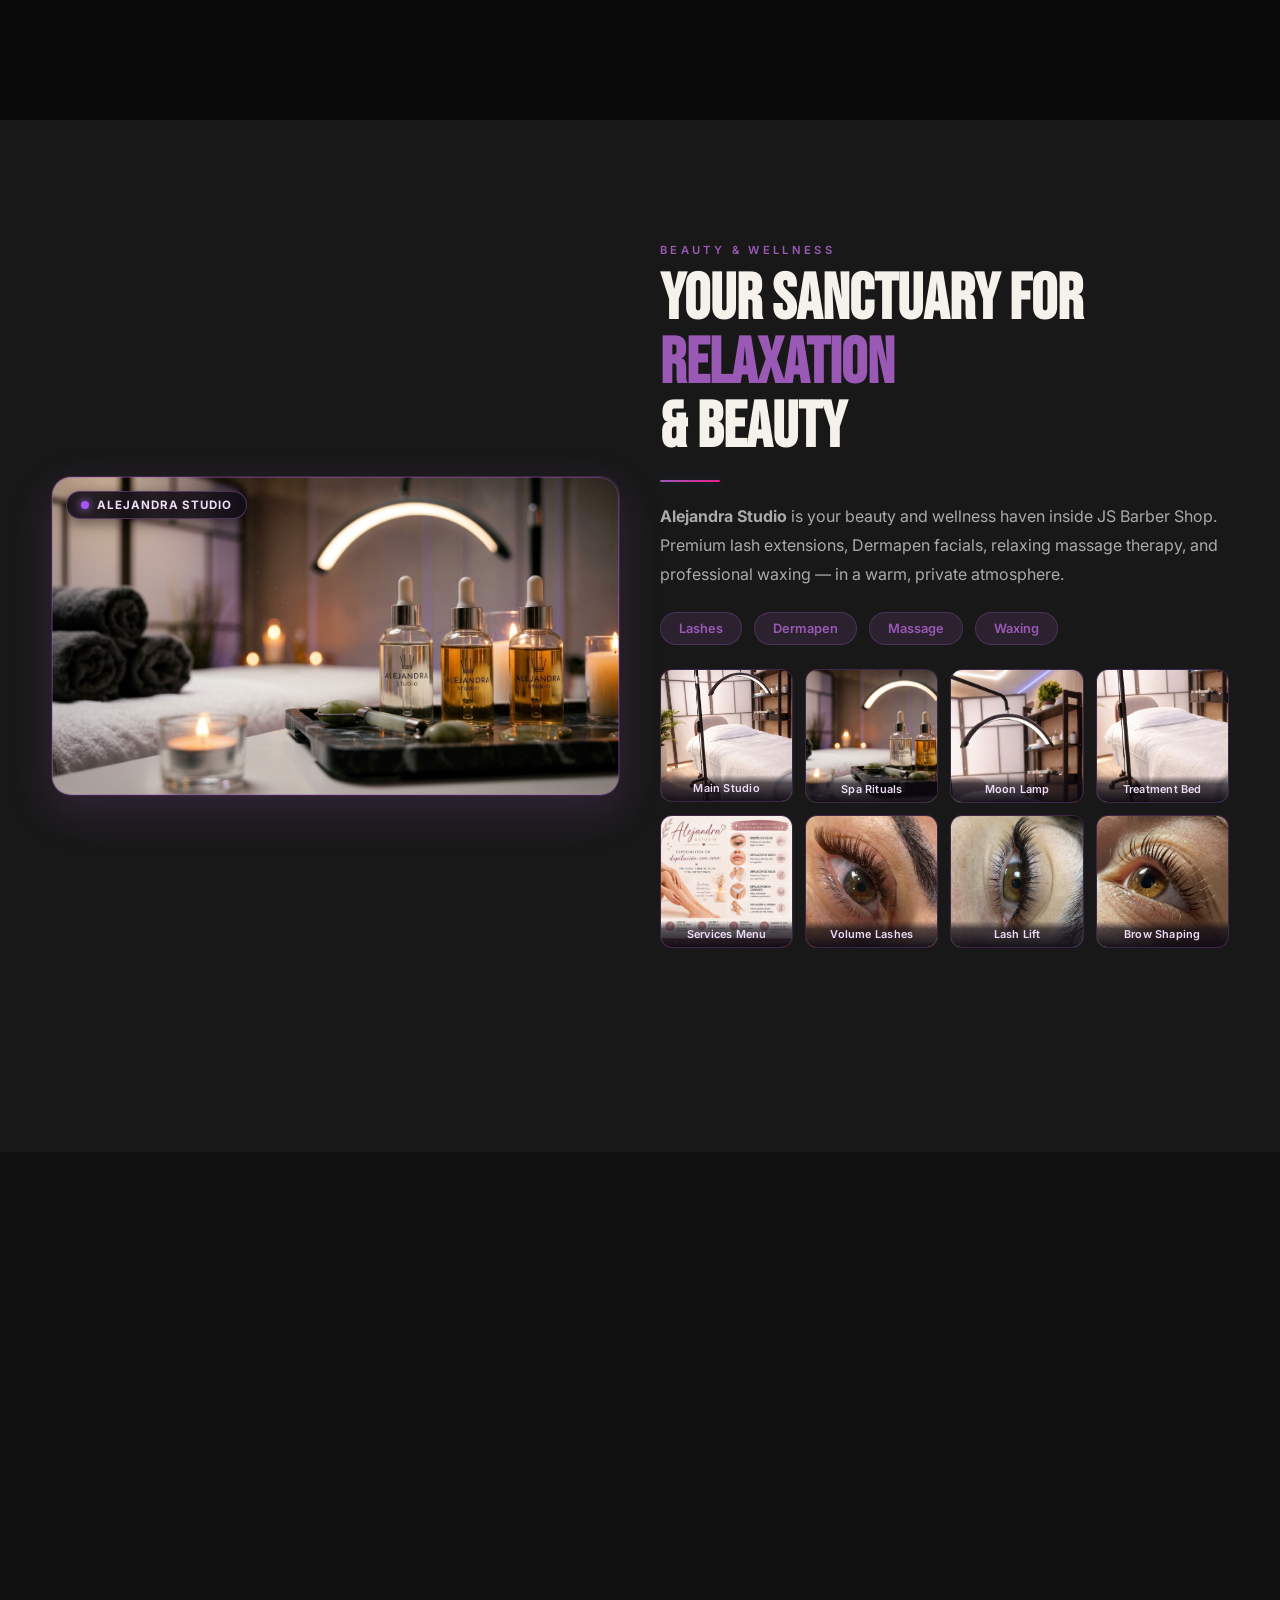
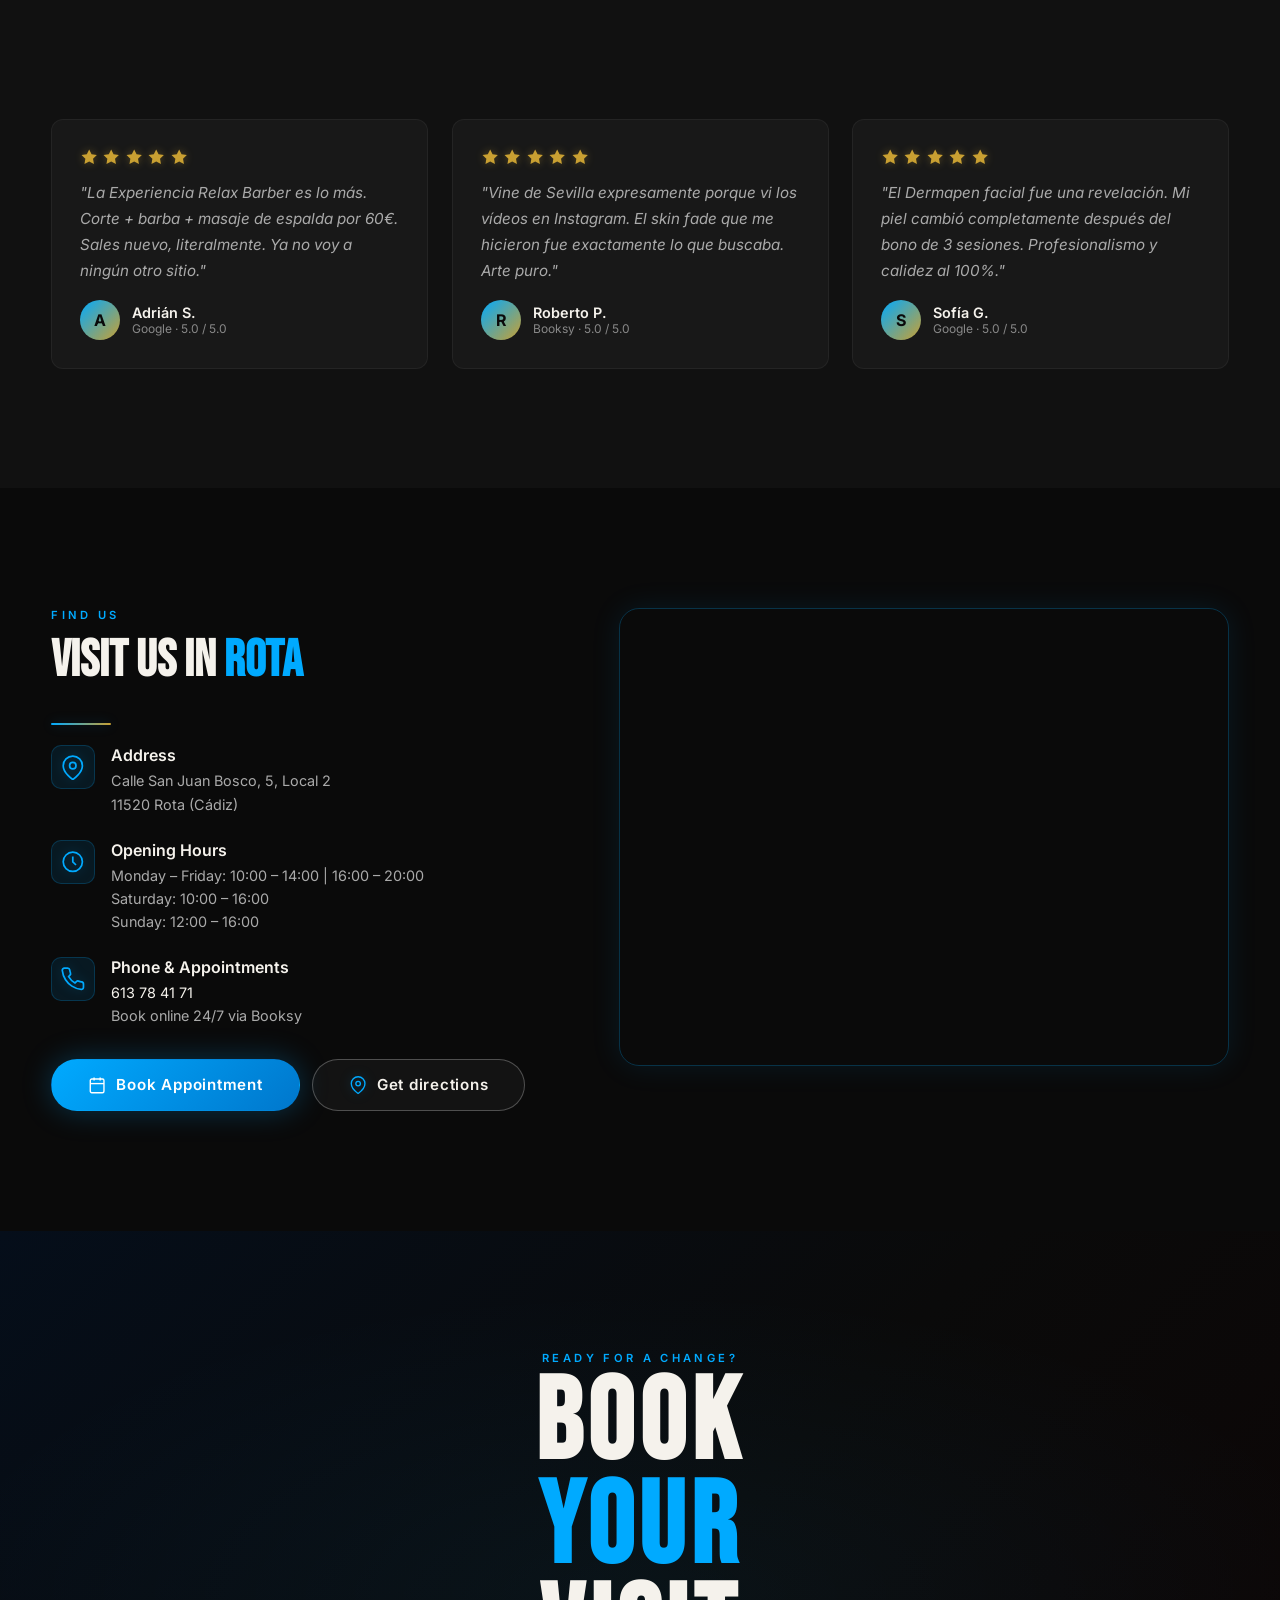
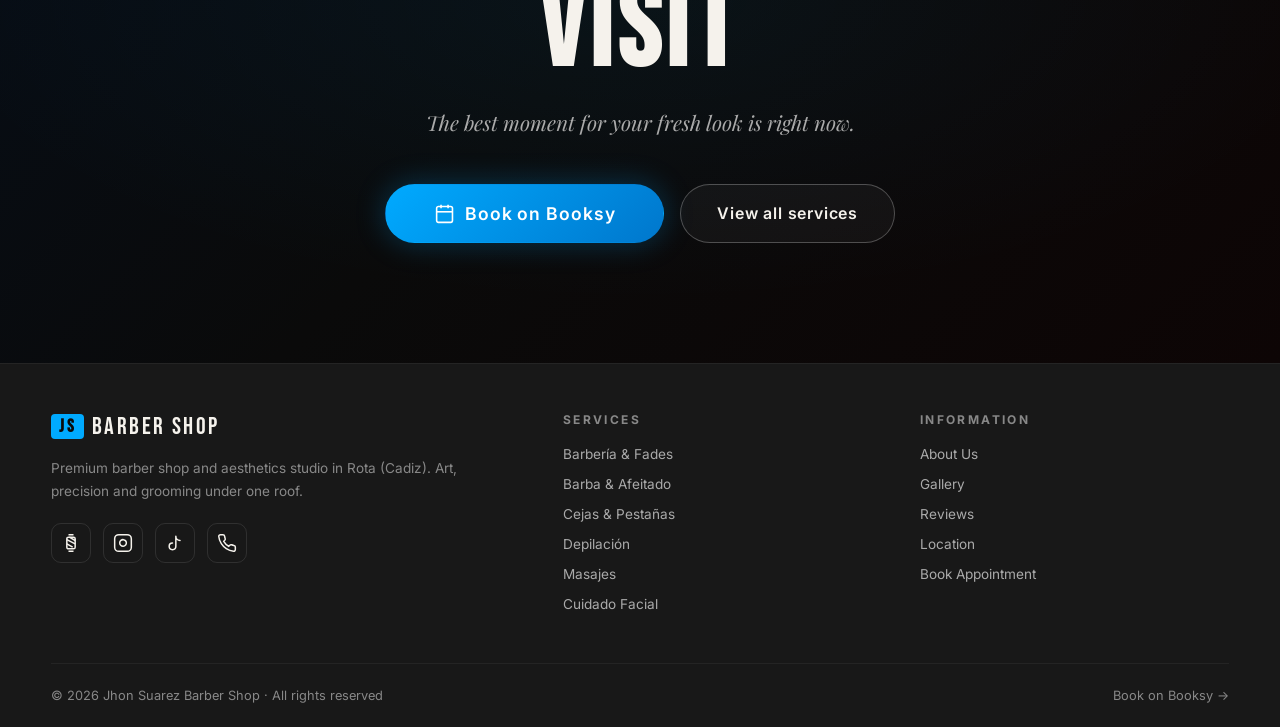
==== commit edc09966: "fix: update Instagram handle and link to official @johnsuarezbarbershop" ====
--- a/index.html
+++ b/index.html
@@ -436,9 +436,9 @@
           El mismo nivel de detalle, concentración y maestría que exigen las estrellas mundiales, dedicado a cada cliente en nuestro sillón de Rota.
         </p>
         <div class="elite-banner-actions">
-          <a href="https://www.instagram.com/johnsuarezelitecuts/" target="_blank" rel="noopener" class="btn btn-gold elite-ig-btn">
+          <a href="https://www.instagram.com/johnsuarezbarbershop/" target="_blank" rel="noopener" class="btn btn-gold elite-ig-btn">
             <svg class="js-icon" viewBox="0 0 24 24" fill="none" stroke="currentColor" stroke-width="1.8"><rect x="2" y="2" width="20" height="20" rx="5"/><path d="M16 11.37A4 4 0 1112.63 8 4 4 0 0116 11.37z"/><line x1="17.5" y1="6.5" x2="17.51" y2="6.5"/></svg>
-            <span data-i18n="elite_ig_btn">Ver trabajos en @johnsuarezelitecuts</span>
+            <span data-i18n="elite_ig_btn">Ver trabajos en @johnsuarezbarbershop</span>
           </a>
           <a href="#services" class="btn btn-outline">
             <span data-i18n="hero_btn_services">Ver Servicios</span>
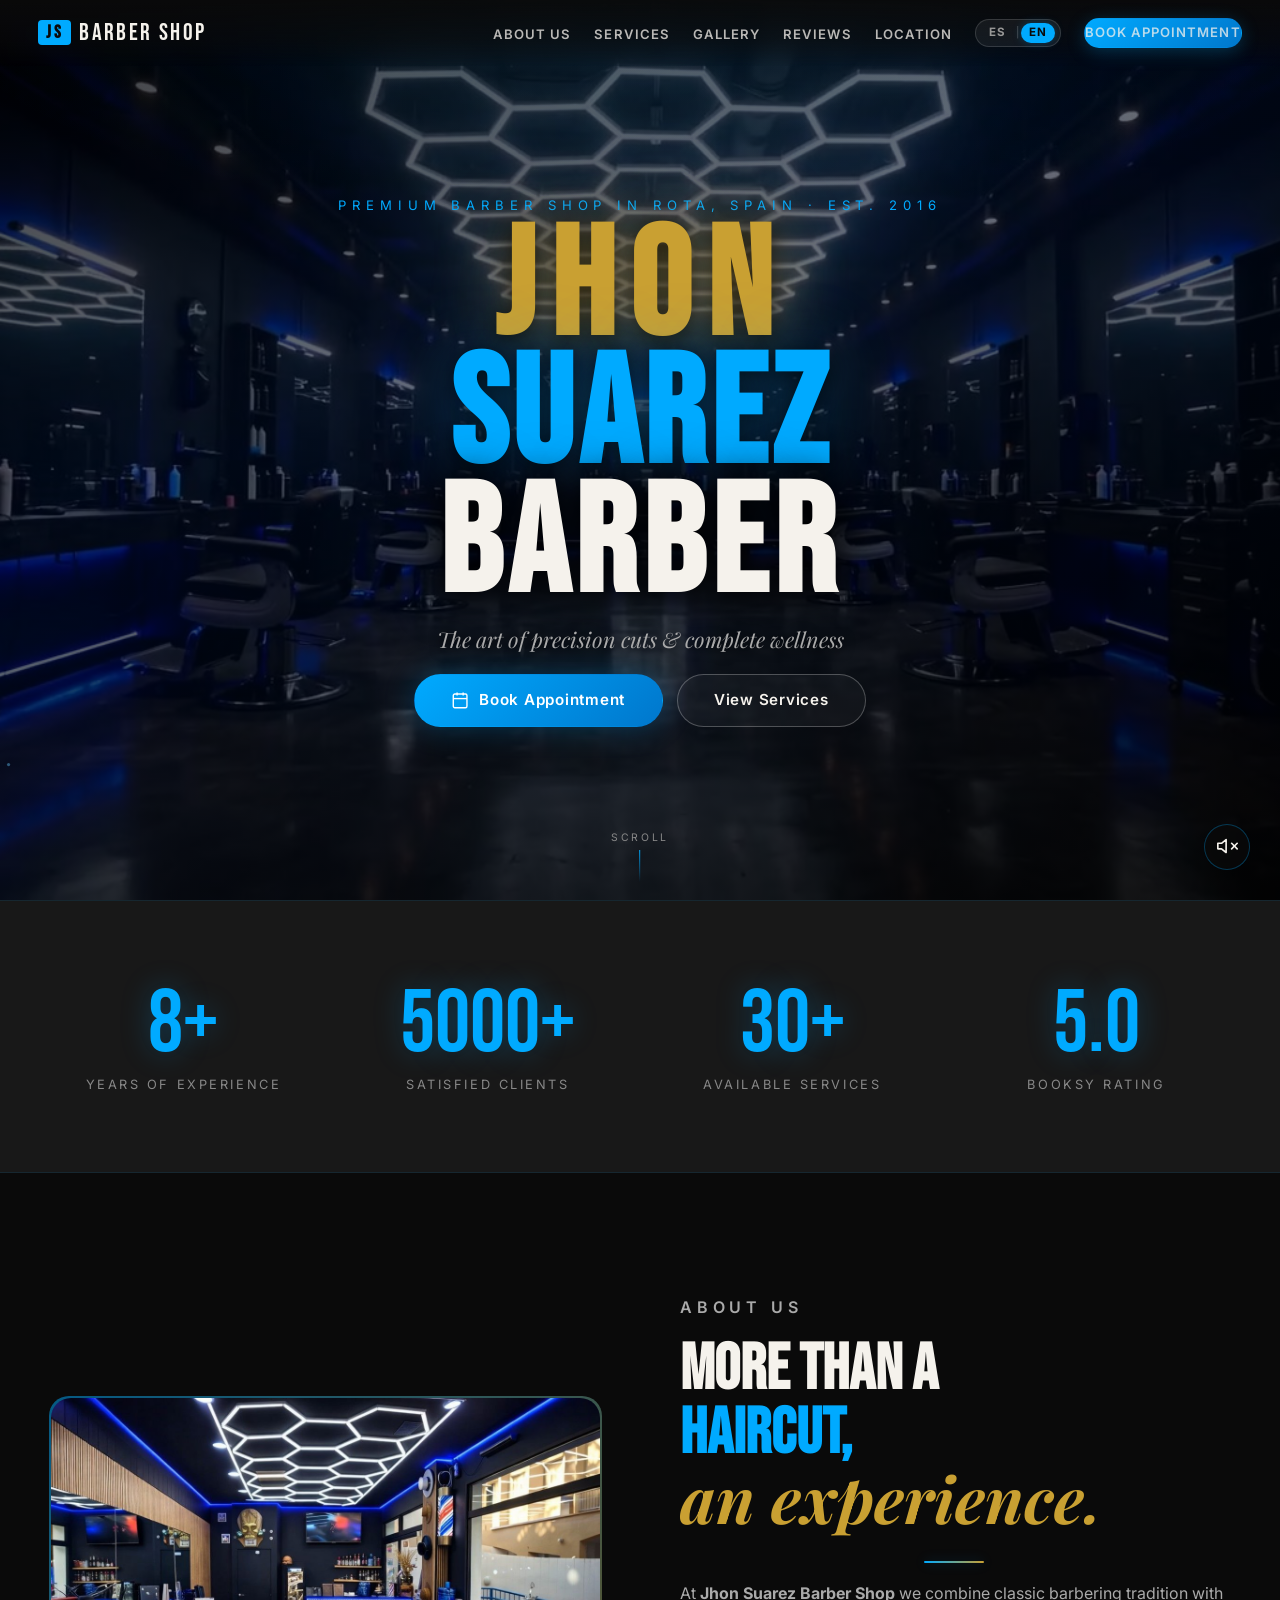
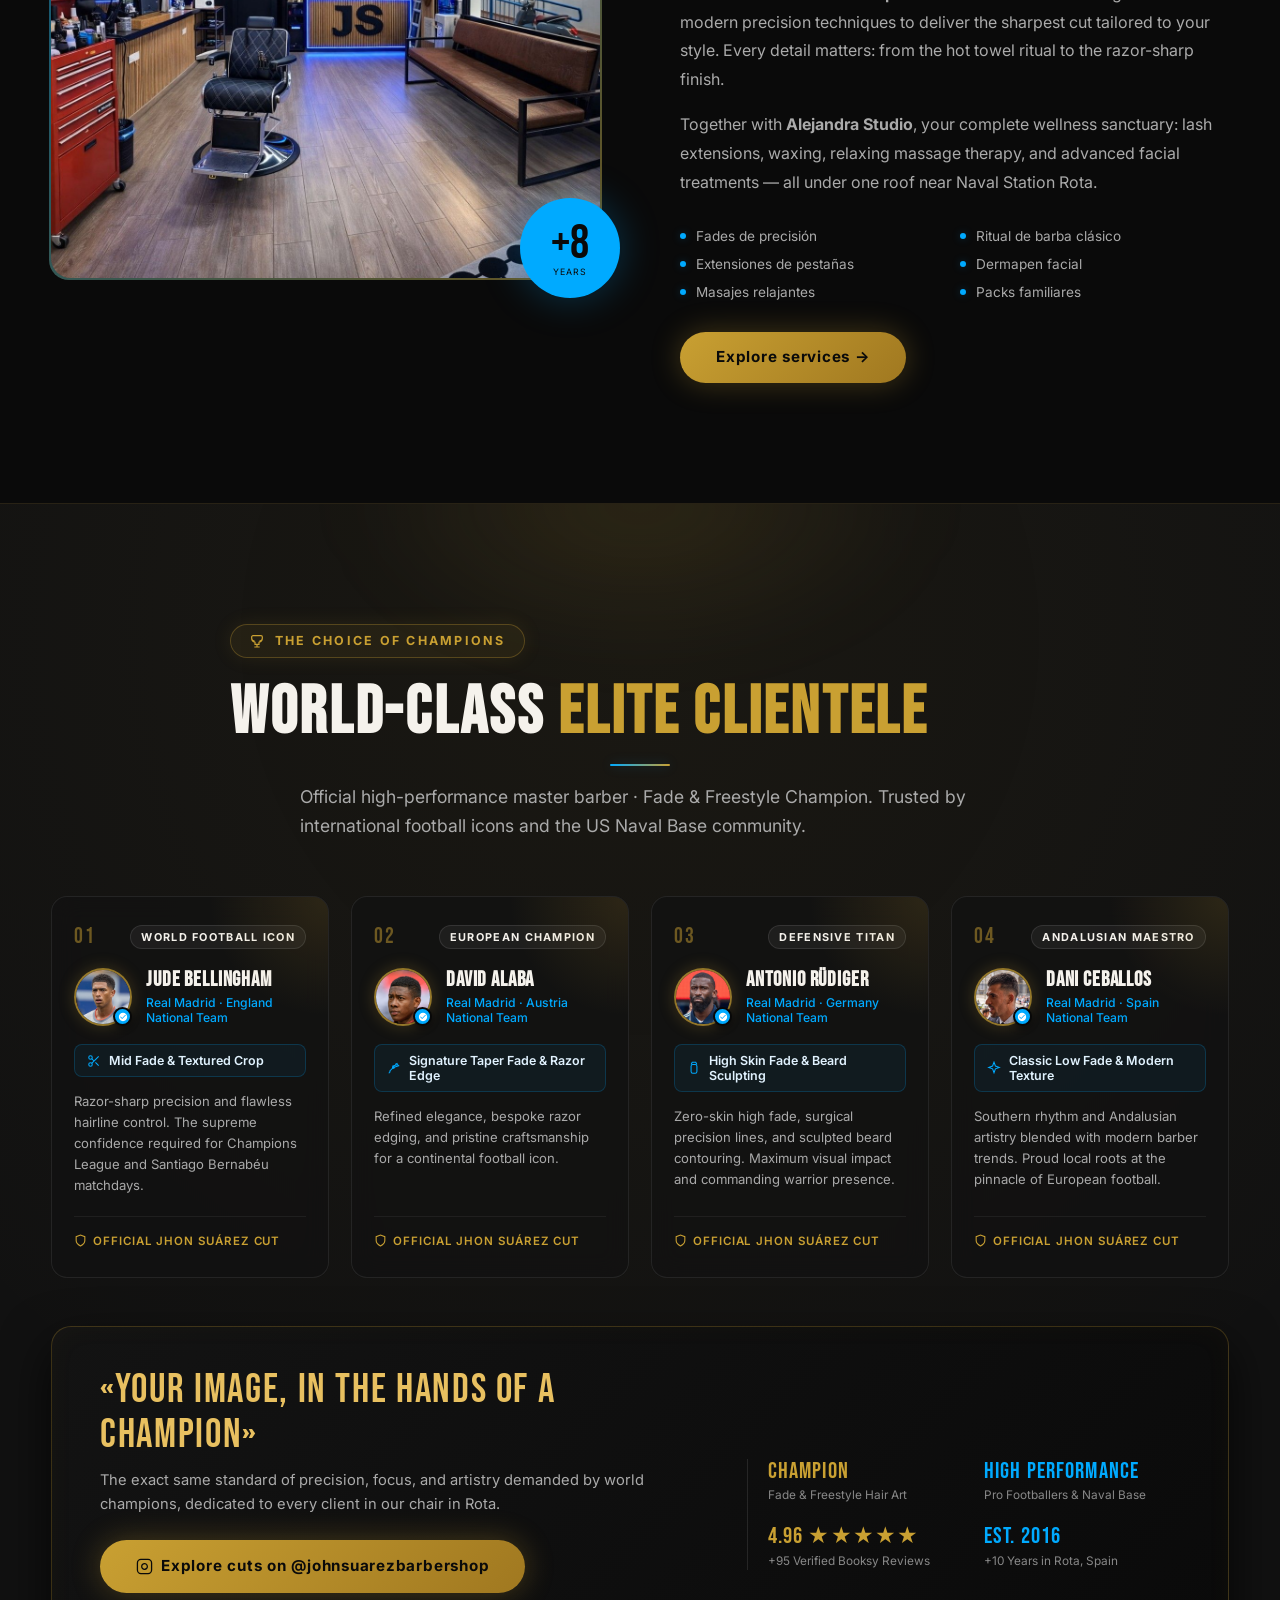
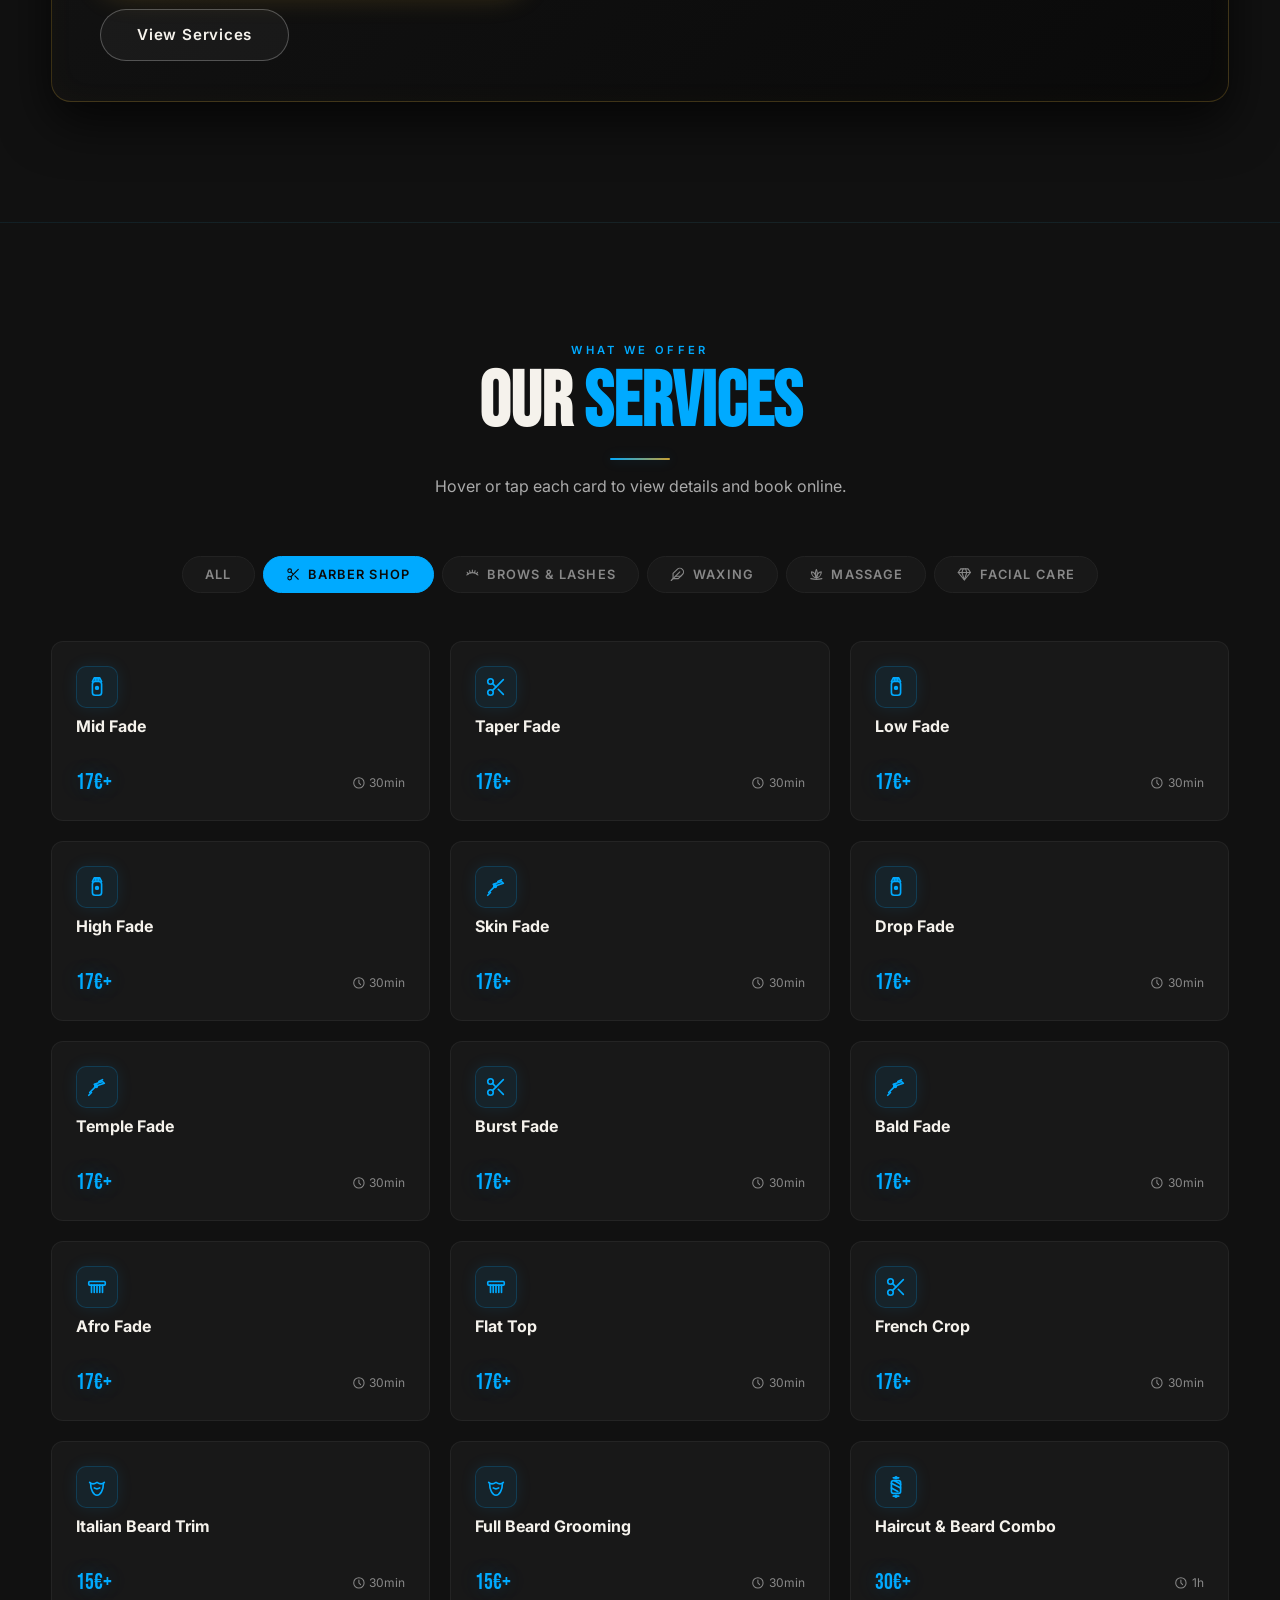
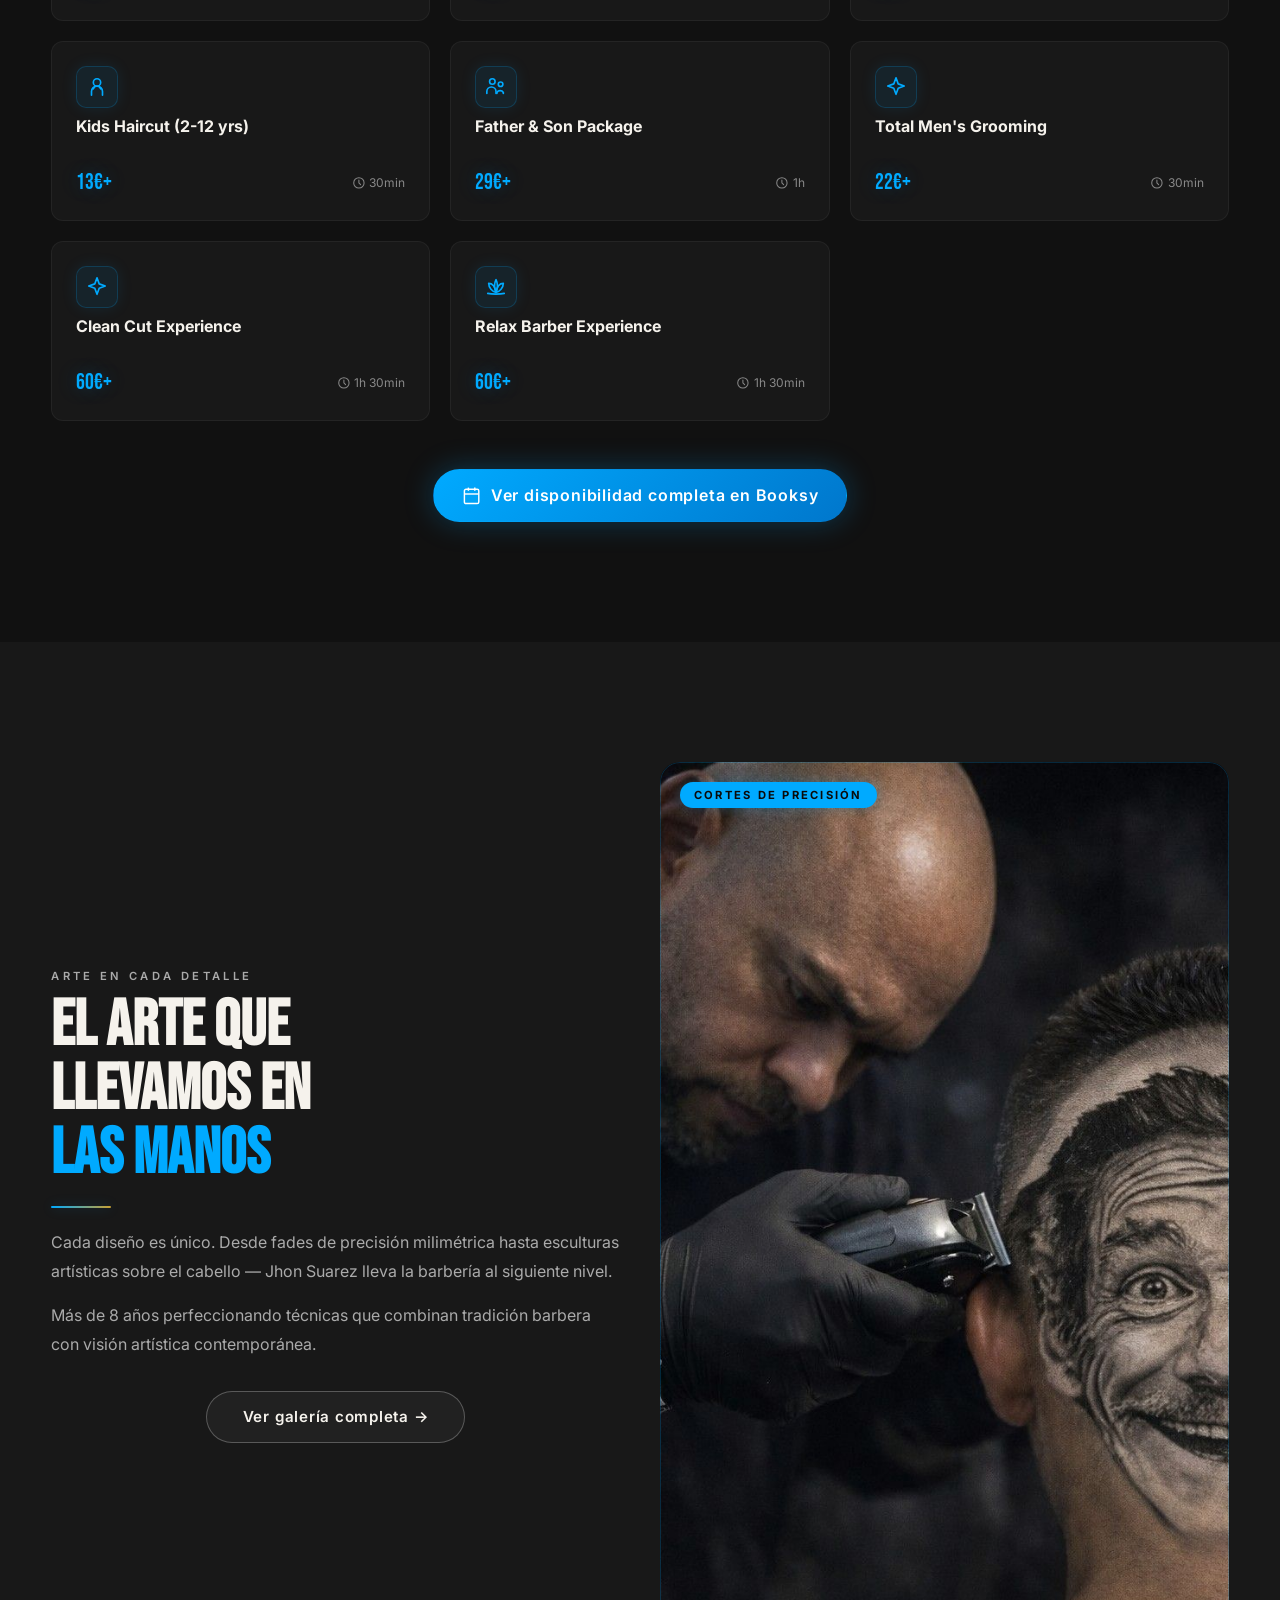
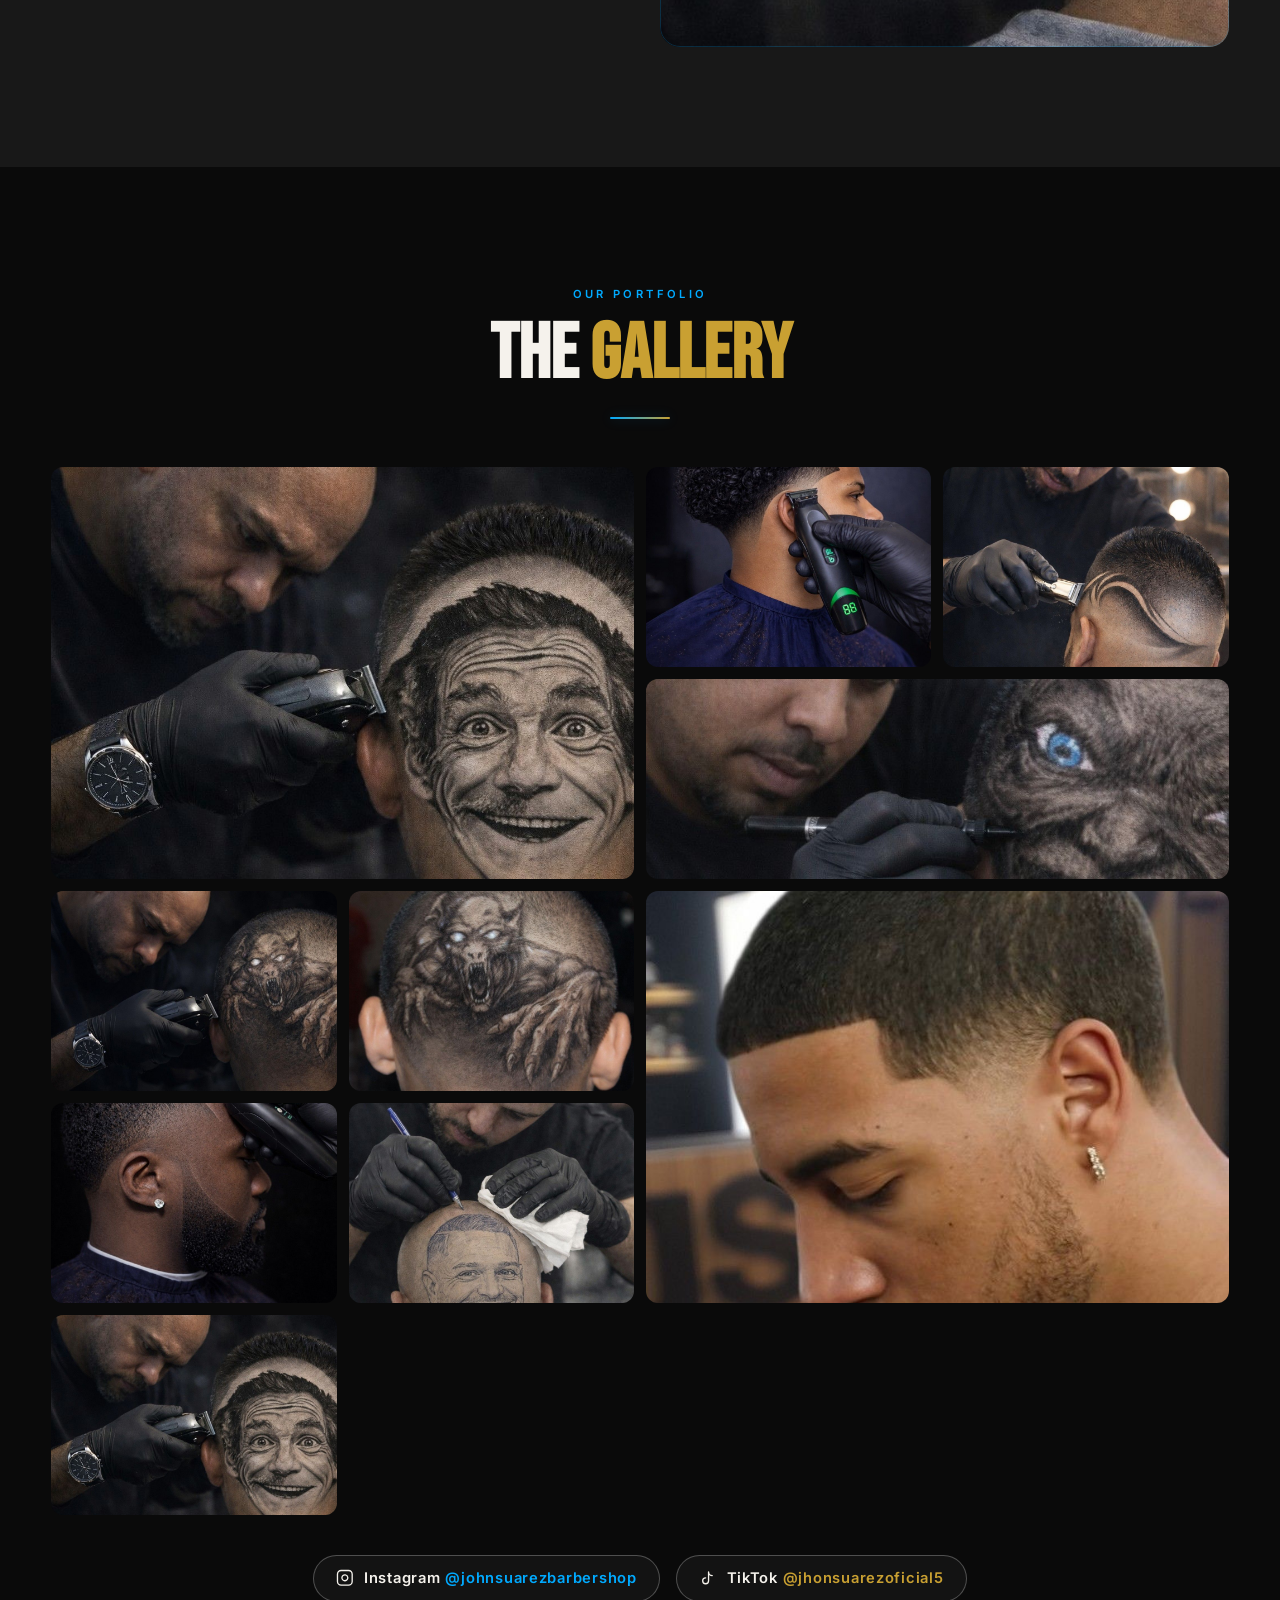
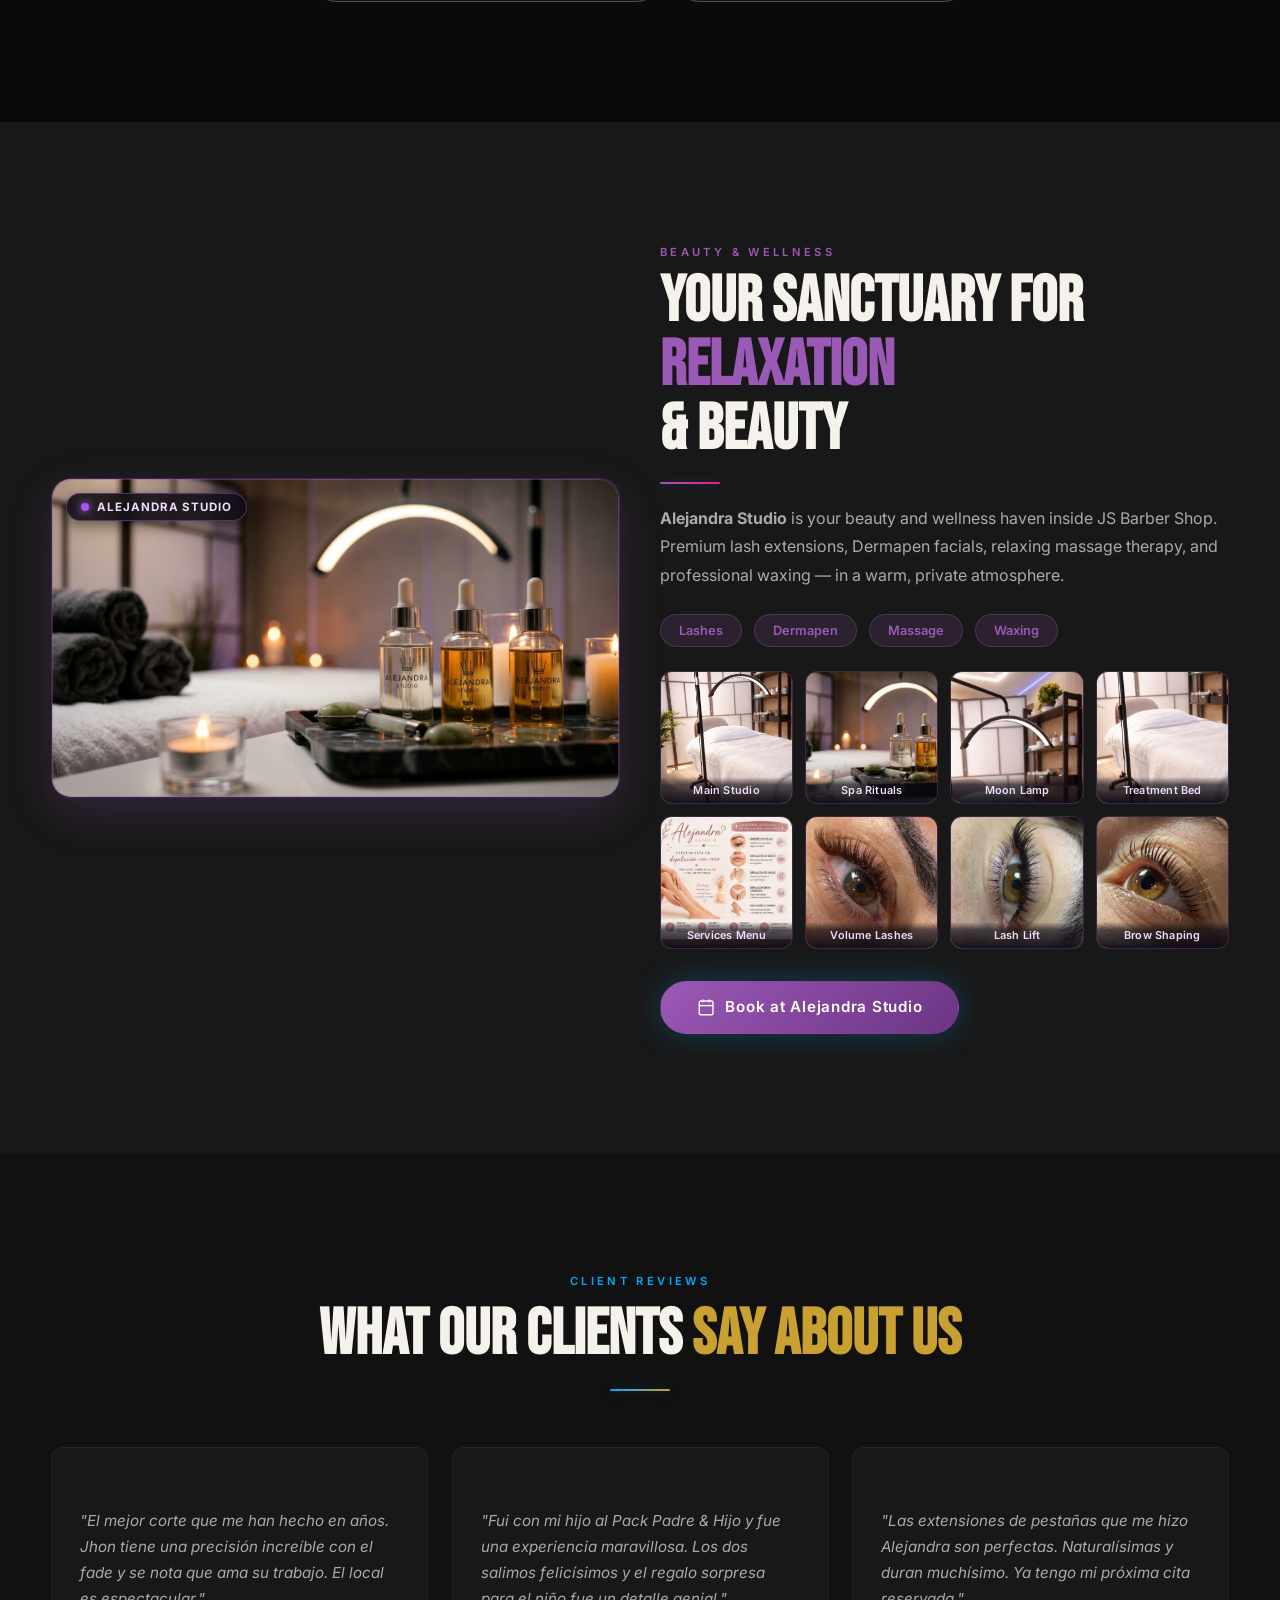
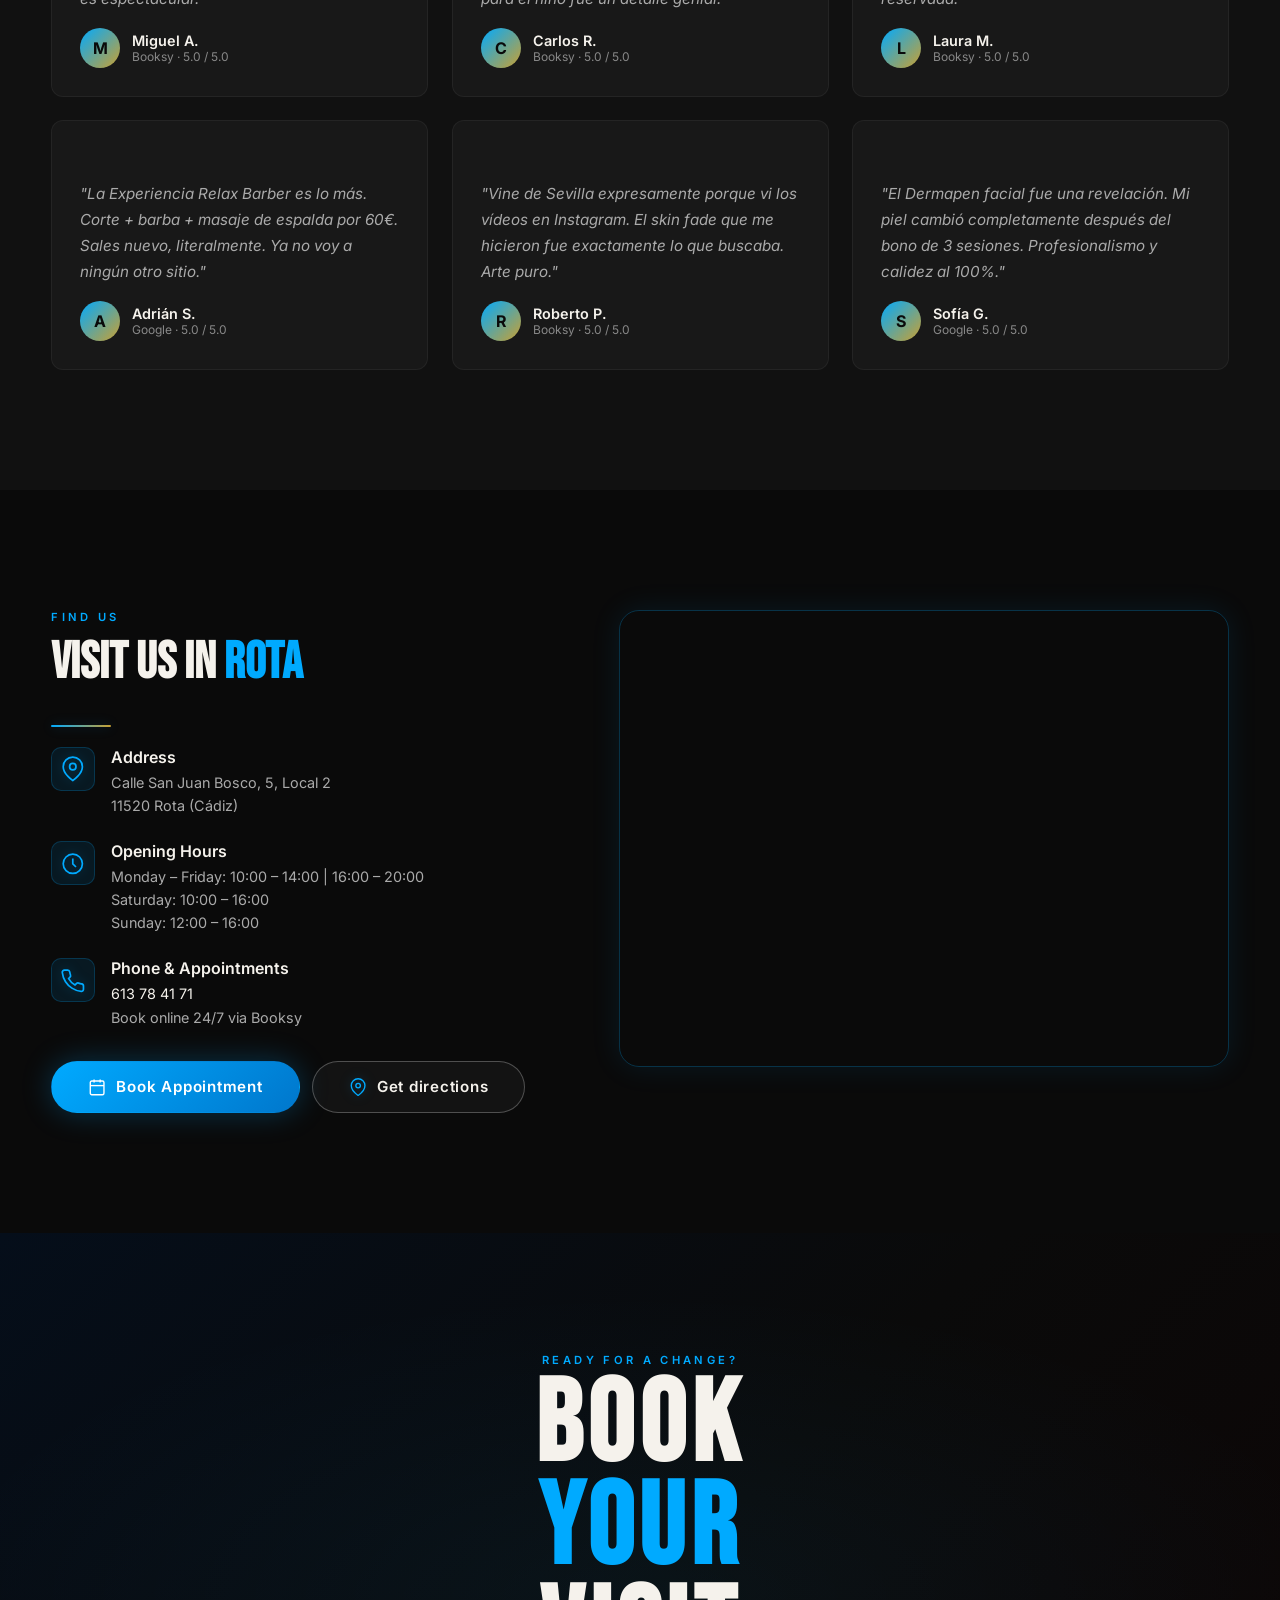
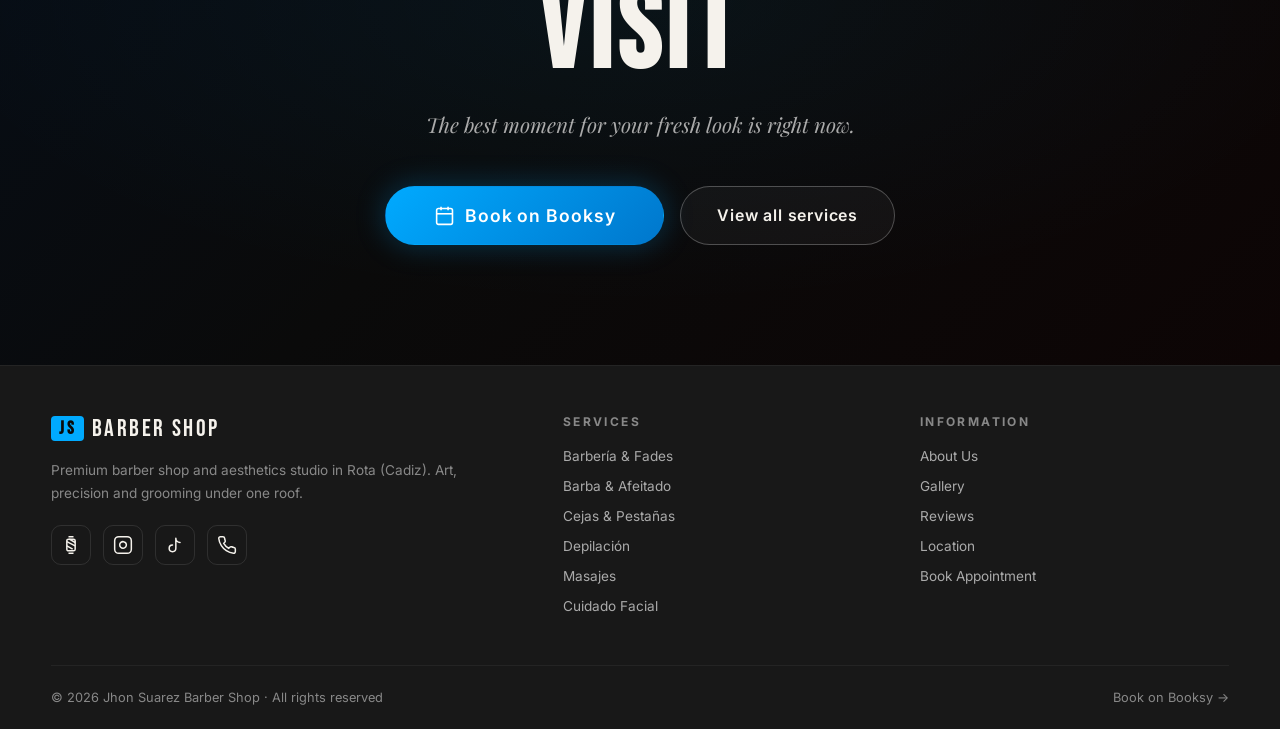
==== commit 11d48612: "feat: add star player photos to elite cards circles" ====
--- a/index.html
+++ b/index.html
@@ -312,7 +312,7 @@
         </div>
         <div class="elite-player-header">
           <div class="elite-avatar-wrap">
-            <span class="elite-initials">JB</span>
+            <img src="assets/images/stars/bellingham.jpg" alt="Jude Bellingham" class="elite-avatar-img" width="58" height="58" loading="lazy">
             <div class="elite-verified-dot" title="Cliente oficial verificado">
               <svg viewBox="0 0 24 24" fill="currentColor"><path d="M12 2C6.48 2 2 6.48 2 12s4.48 10 10 10 10-4.48 10-10S17.52 2 12 2zm-2 15l-5-5 1.41-1.41L10 14.17l7.59-7.59L19 8l-9 9z"/></svg>
             </div>
@@ -343,7 +343,7 @@
         </div>
         <div class="elite-player-header">
           <div class="elite-avatar-wrap">
-            <span class="elite-initials">DA</span>
+            <img src="assets/images/stars/alaba.jpg" alt="David Alaba" class="elite-avatar-img" width="58" height="58" loading="lazy">
             <div class="elite-verified-dot" title="Cliente oficial verificado">
               <svg viewBox="0 0 24 24" fill="currentColor"><path d="M12 2C6.48 2 2 6.48 2 12s4.48 10 10 10 10-4.48 10-10S17.52 2 12 2zm-2 15l-5-5 1.41-1.41L10 14.17l7.59-7.59L19 8l-9 9z"/></svg>
             </div>
@@ -374,7 +374,7 @@
         </div>
         <div class="elite-player-header">
           <div class="elite-avatar-wrap">
-            <span class="elite-initials">AR</span>
+            <img src="assets/images/stars/rudiger.jpg" alt="Antonio Rüdiger" class="elite-avatar-img" width="58" height="58" loading="lazy">
             <div class="elite-verified-dot" title="Cliente oficial verificado">
               <svg viewBox="0 0 24 24" fill="currentColor"><path d="M12 2C6.48 2 2 6.48 2 12s4.48 10 10 10 10-4.48 10-10S17.52 2 12 2zm-2 15l-5-5 1.41-1.41L10 14.17l7.59-7.59L19 8l-9 9z"/></svg>
             </div>
@@ -405,7 +405,7 @@
         </div>
         <div class="elite-player-header">
           <div class="elite-avatar-wrap">
-            <span class="elite-initials">DC</span>
+            <img src="assets/images/stars/ceballos.jpg" alt="Dani Ceballos" class="elite-avatar-img" width="58" height="58" loading="lazy">
             <div class="elite-verified-dot" title="Cliente oficial verificado">
               <svg viewBox="0 0 24 24" fill="currentColor"><path d="M12 2C6.48 2 2 6.48 2 12s4.48 10 10 10 10-4.48 10-10S17.52 2 12 2zm-2 15l-5-5 1.41-1.41L10 14.17l7.59-7.59L19 8l-9 9z"/></svg>
             </div>
--- a/assets/css/main.css
+++ b/assets/css/main.css
@@ -836,16 +836,29 @@
 }
 .elite-avatar-wrap {
   position: relative;
-  width: 52px;
-  height: 52px;
+  width: 58px;
+  height: 58px;
   border-radius: 50%;
   background: linear-gradient(135deg, #1c1c1c, #0d0d0d);
-  border: 2px solid rgba(201, 160, 50, 0.6);
+  border: 2px solid rgba(201, 160, 50, 0.7);
   display: flex;
   align-items: center;
   justify-content: center;
   flex-shrink: 0;
-  box-shadow: 0 0 14px rgba(201, 160, 50, 0.2);
+  box-shadow: 0 0 16px rgba(201, 160, 50, 0.25);
+  transition: transform 0.3s ease, border-color 0.3s ease, box-shadow 0.3s ease;
+}
+.elite-card:hover .elite-avatar-wrap {
+  border-color: var(--gold);
+  box-shadow: 0 0 20px rgba(201, 160, 50, 0.45);
+  transform: scale(1.05);
+}
+.elite-avatar-img {
+  width: 100%;
+  height: 100%;
+  object-fit: cover;
+  border-radius: 50%;
+  display: block;
 }
 .elite-initials {
   font-family: var(--font-display);
@@ -857,8 +870,8 @@
   position: absolute;
   bottom: -2px;
   right: -2px;
-  width: 18px;
-  height: 18px;
+  width: 19px;
+  height: 19px;
   background: #00aaff;
   border: 2px solid #080808;
   border-radius: 50%;
@@ -866,6 +879,8 @@
   align-items: center;
   justify-content: center;
   color: #fff;
+  z-index: 2;
+  box-shadow: 0 2px 6px rgba(0,0,0,0.5);
 }
 .elite-verified-dot svg {
   width: 10px;
